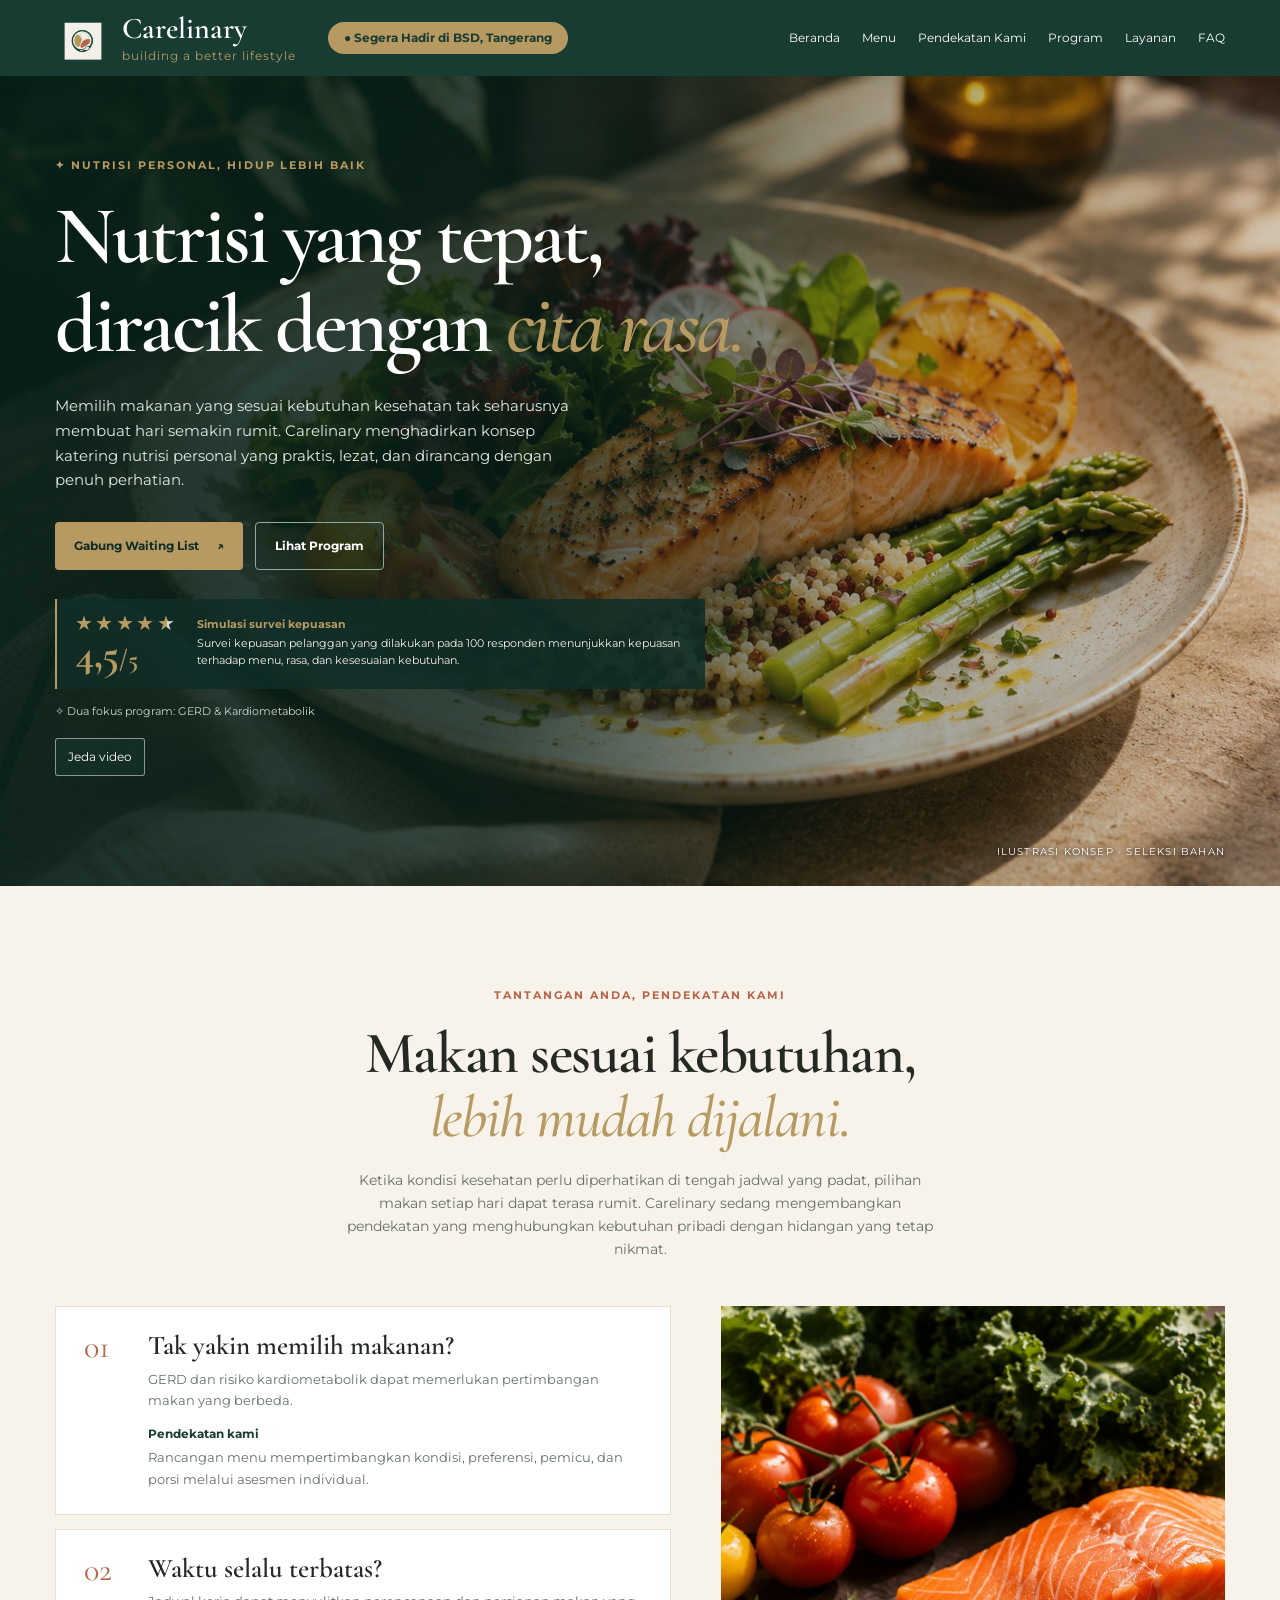
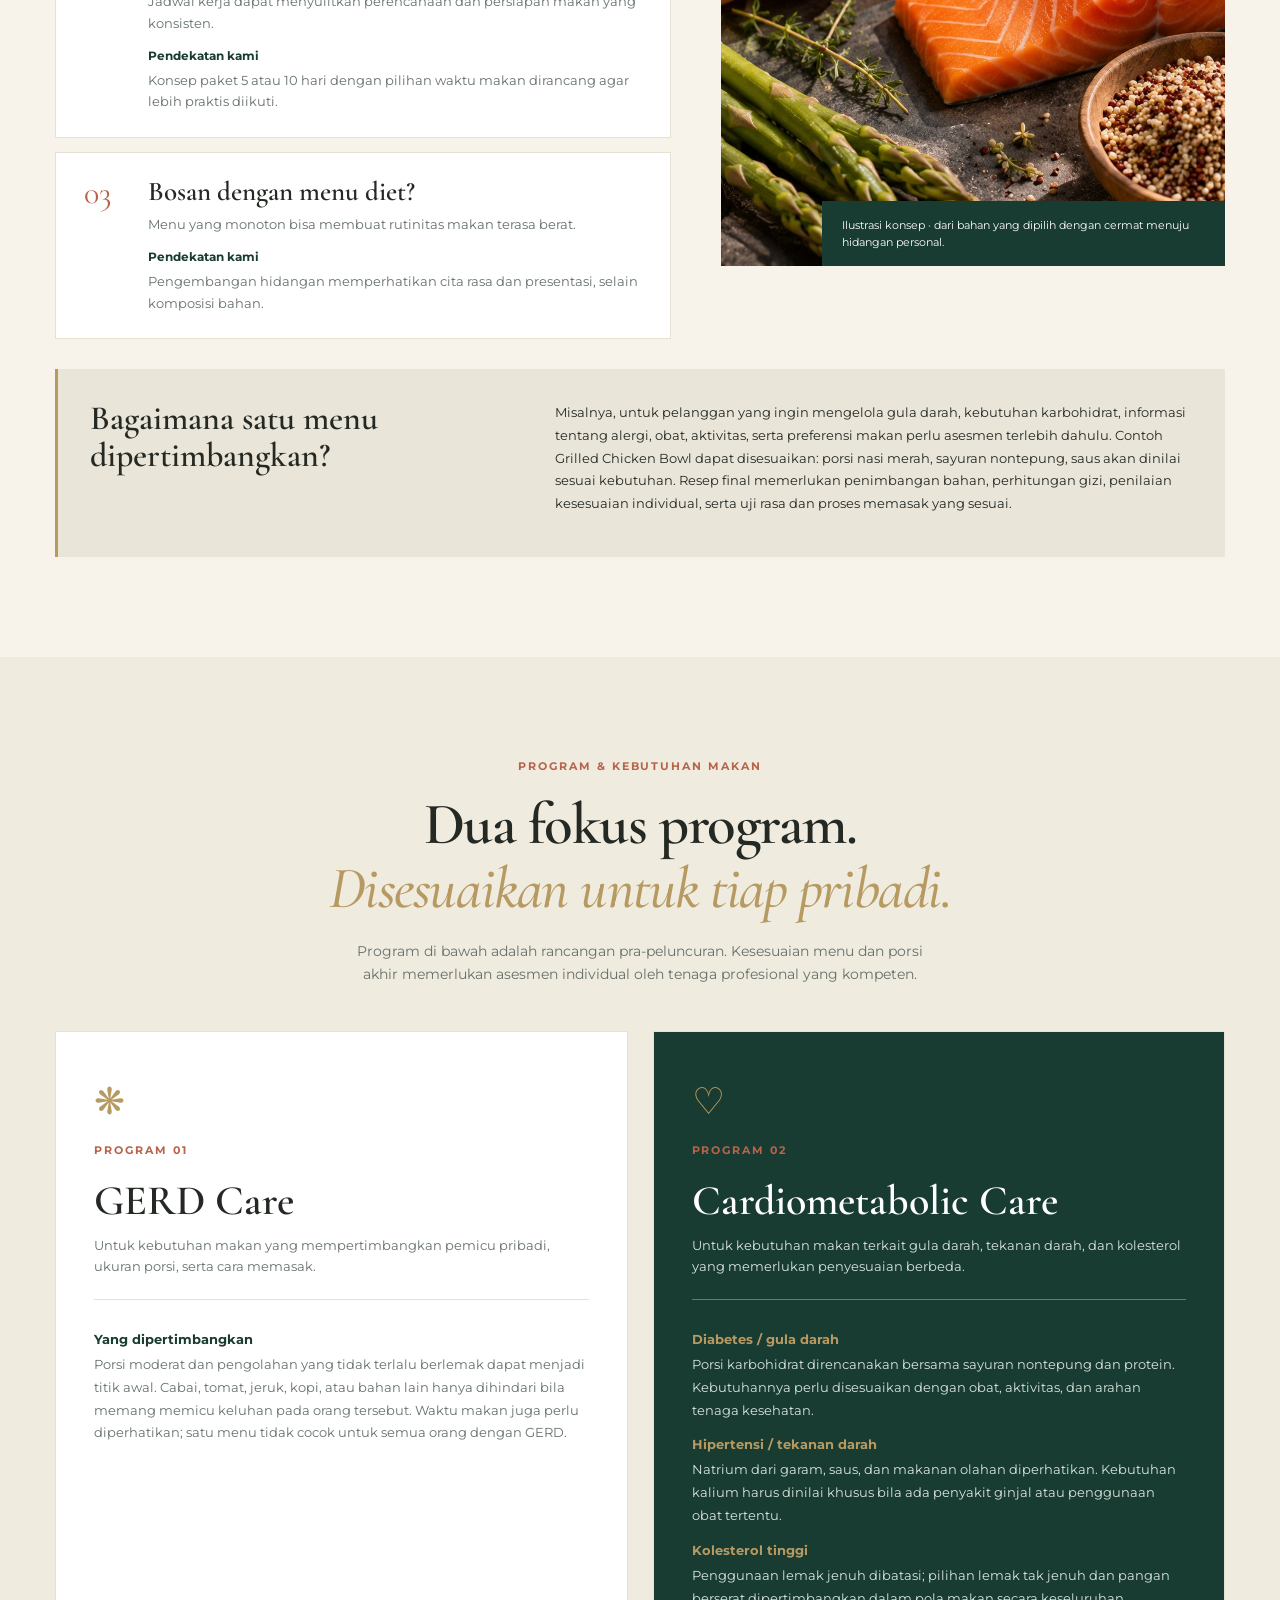
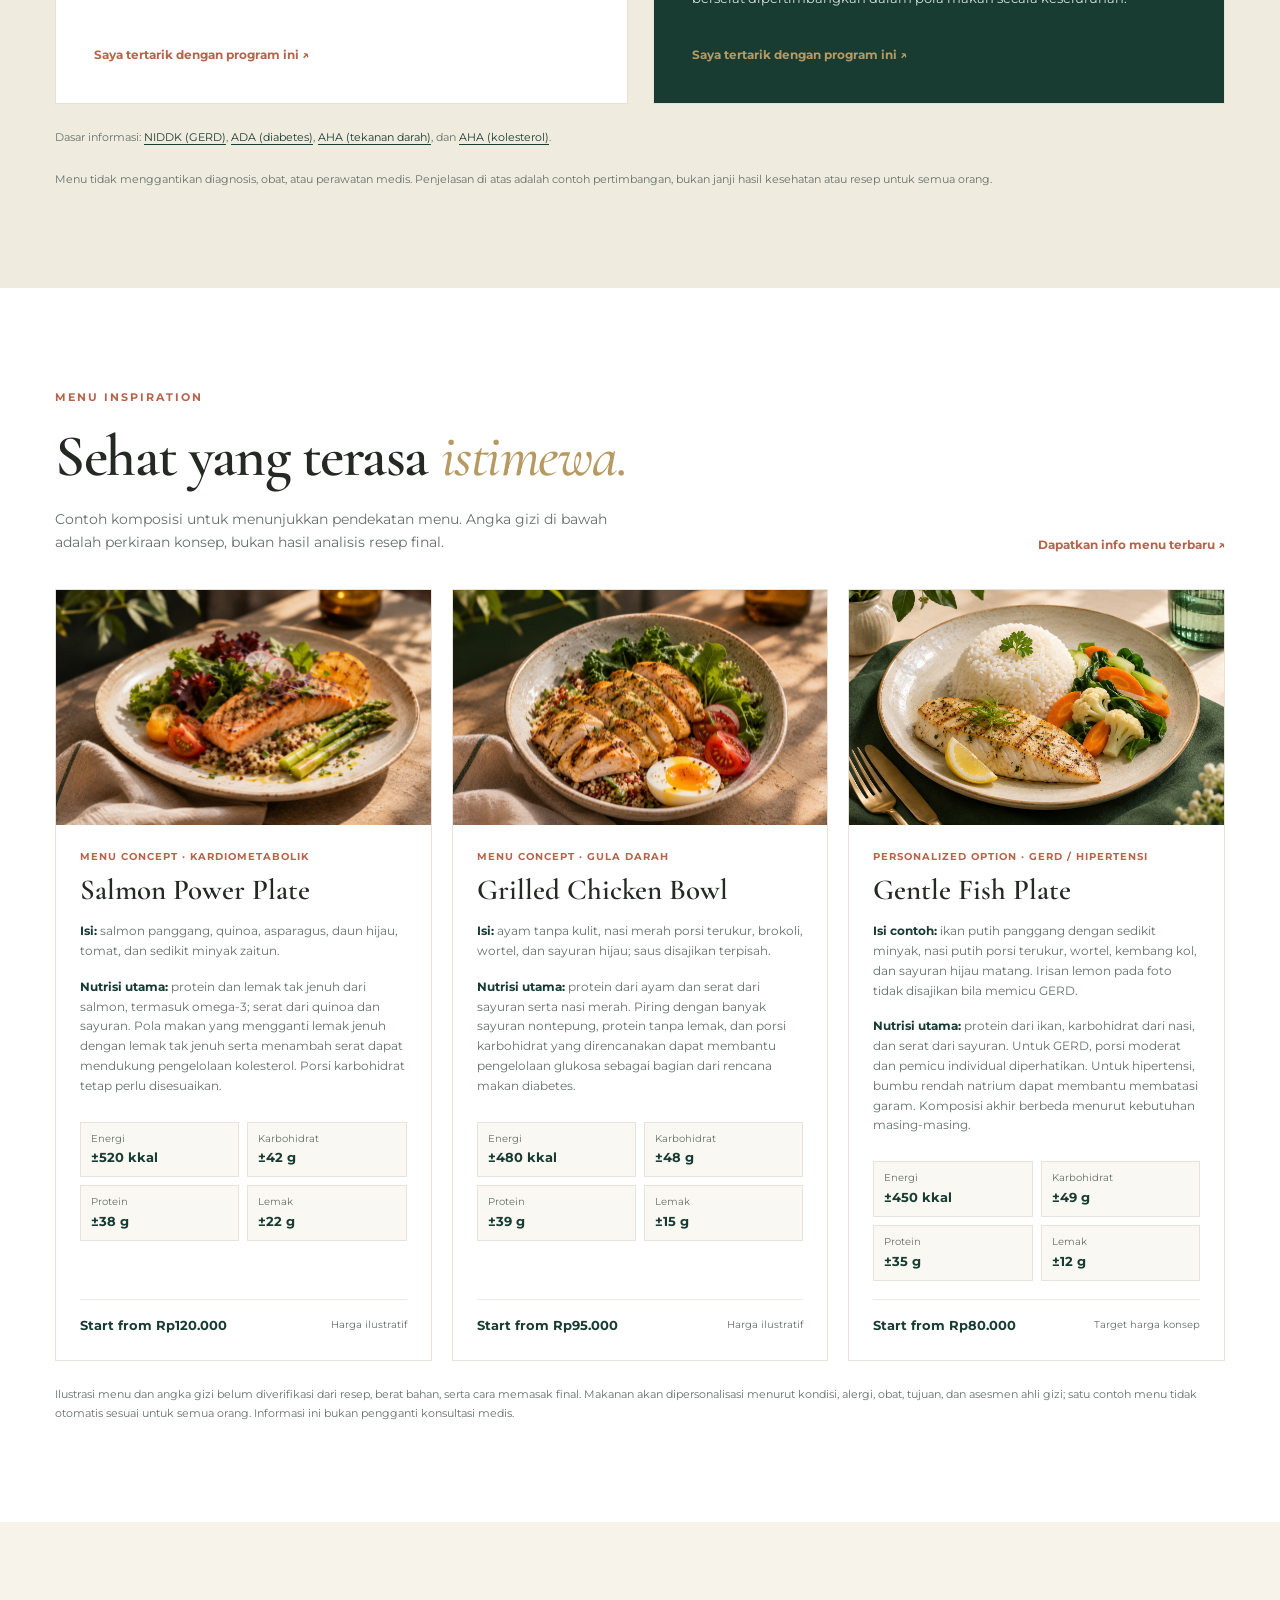
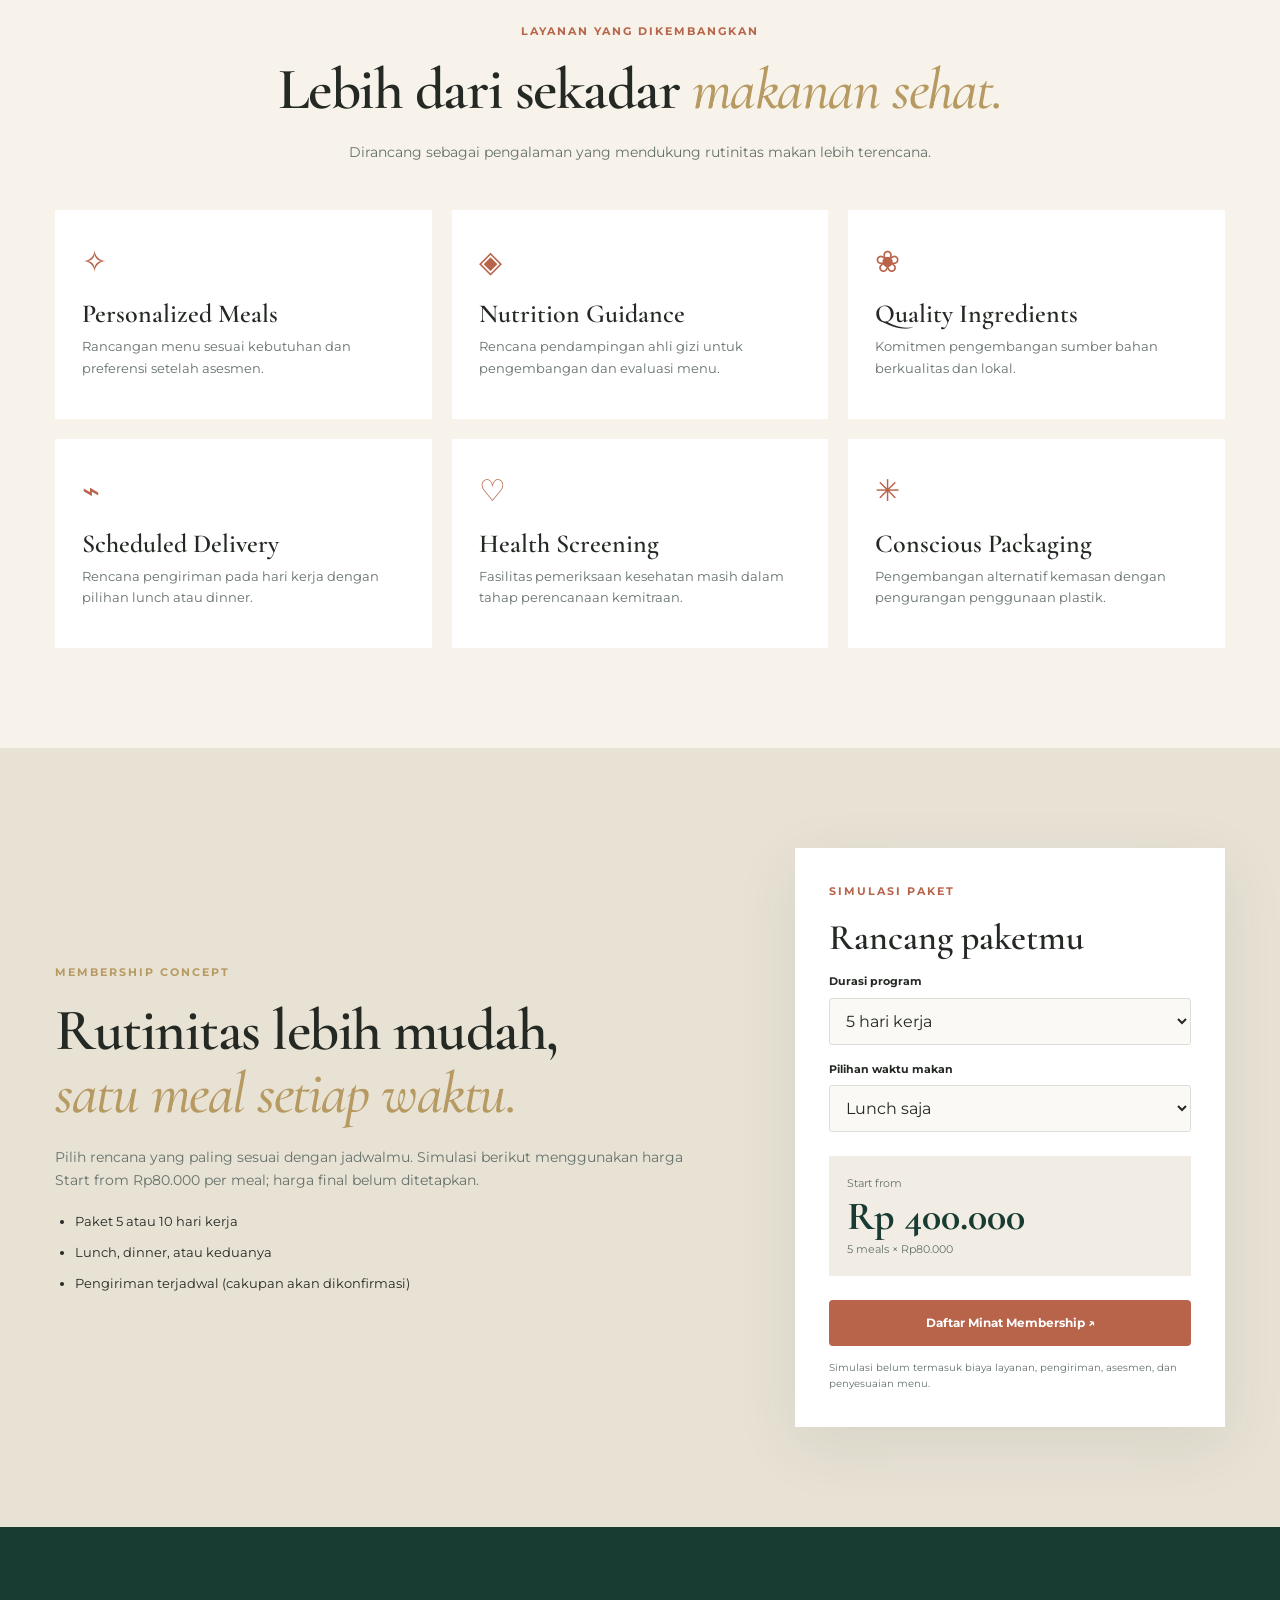
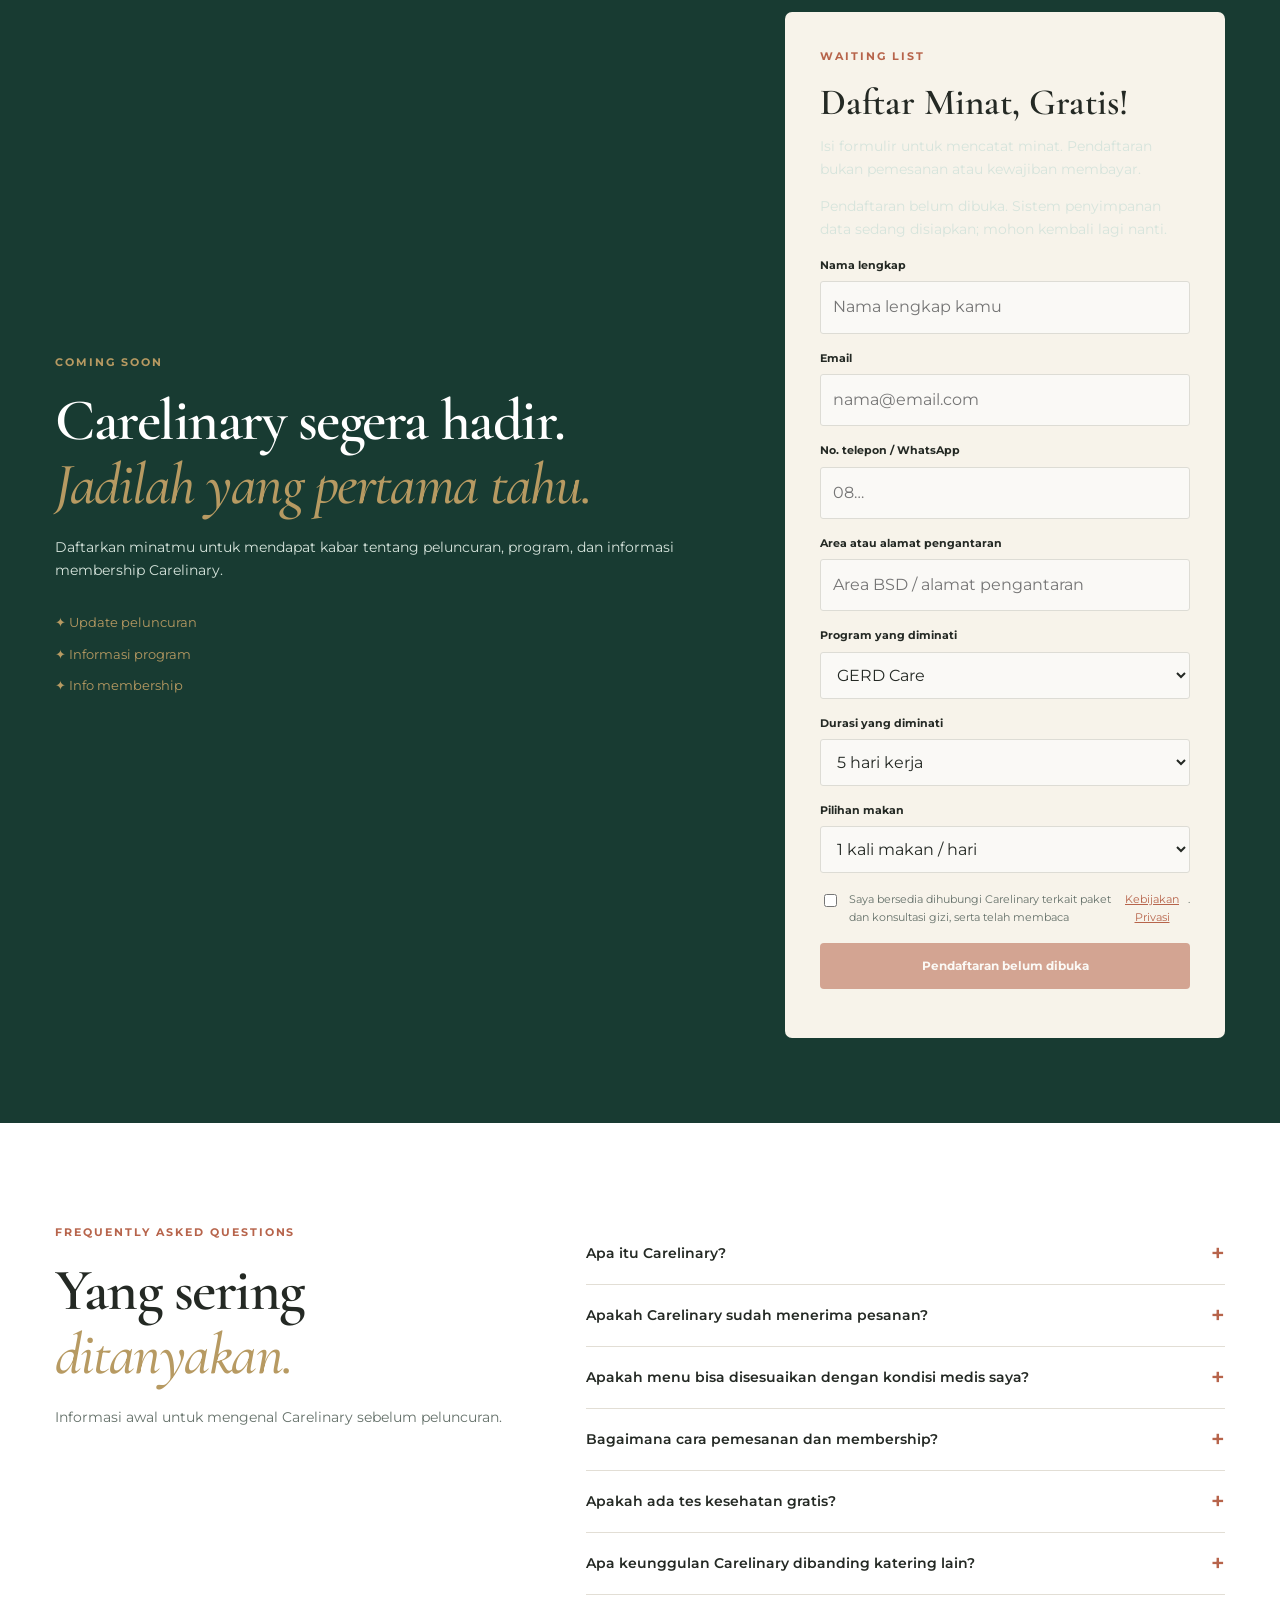
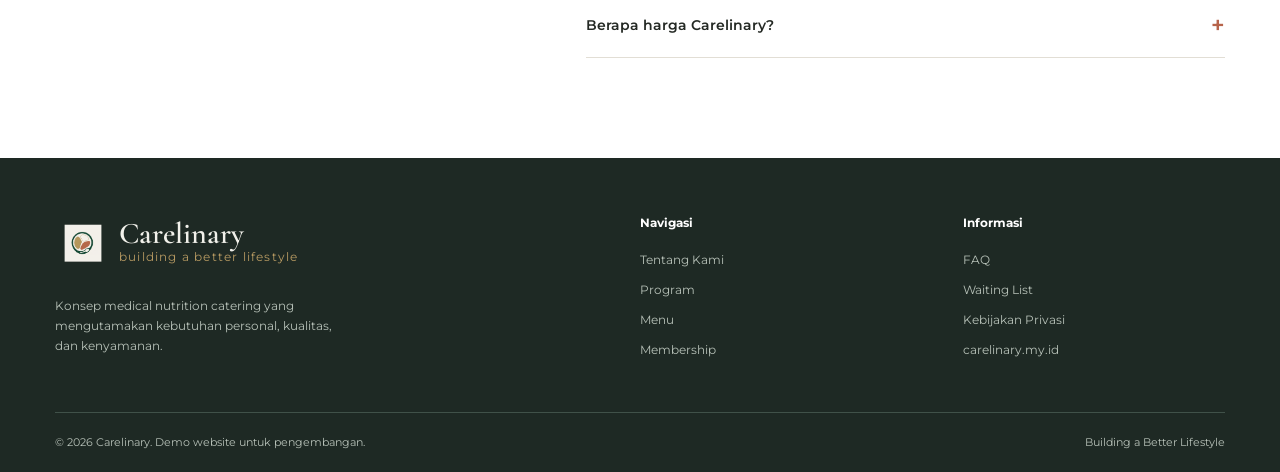
==== index.html @ 545431ff "Consolidate overlapping sections and fix assessment typo Merge 'Kenali Tantangannya' + 'Carelinary A" ====
<!doctype html><html lang="id"><head><meta charset="utf-8"><meta name="viewport" content="width=device-width, initial-scale=1"><meta name="description" content="Carelinary — konsep katering nutrisi personal untuk kebutuhan GERD dan kesehatan kardiometabolik. Bergabung dalam waiting list kami."><title>Carelinary — Building a Better Lifestyle</title><link rel="preconnect" href="https://fonts.googleapis.com"><link rel="preconnect" href="https://fonts.gstatic.com" crossorigin><link href="https://fonts.googleapis.com/css2?family=Cormorant+Garamond:wght@400;500;600;700&family=Montserrat:wght@400;500;600;700&display=swap" rel="stylesheet"><link rel="icon" type="image/png" href="favicon.png"><link rel="stylesheet" href="styles.css"><link rel="stylesheet" href="enhancements.css"></head><body>
<header class="site-header"><div class="container nav"><a class="brand" href="#beranda"><img src="assets/carelinary-logo.png" alt="Carelinary Logo" class="brand-logo"><span><strong>Carelinary</strong><small>building a better lifestyle</small></span></a><button class="mobile-toggle" aria-label="Buka menu" aria-expanded="false">☰</button><nav class="nav-links" aria-label="Navigasi utama"><a href="#beranda">Beranda</a><a href="#menu">Menu</a><a href="#tentang">Pendekatan Kami</a><a href="#program">Program</a><a href="#layanan">Layanan</a><a href="#faq">FAQ</a><a class="nav-cta" href="#waiting-list">Gabung Waiting List ↗</a></nav></div></header>
<main>
<section id="beranda" class="hero cinematic-hero">
  <video id="hero-film" class="hero-film" autoplay muted playsinline preload="metadata" poster="assets/salmon-plate.jpg" aria-hidden="true"><source src="assets/scene-01-bahan-organik.mp4" type="video/mp4"></video>
  <div class="hero-shade"></div>
  <div class="container hero-film-layout"><div class="hero-content"><span class="eyebrow gold">✦ NUTRISI PERSONAL, HIDUP LEBIH BAIK</span><h1>Nutrisi yang tepat,<br>diracik dengan <em>cita rasa.</em></h1><p>Memilih makanan yang sesuai kebutuhan kesehatan tak seharusnya membuat hari semakin rumit. Carelinary menghadirkan konsep katering nutrisi personal yang praktis, lezat, dan dirancang dengan penuh perhatian.</p><div class="hero-actions"><a class="btn btn-gold" href="#waiting-list">Gabung Waiting List <span>↗</span></a><a class="btn btn-outline-light" href="#program">Lihat Program</a></div><div class="hero-proof"><div class="hero-proof-score"><span class="hero-stars" aria-hidden="true">★★★★★</span><strong>4,5<span>/5</span></strong></div><div class="hero-proof-copy"><b>Simulasi survei kepuasan</b><p>Survei kepuasan pelanggan yang dilakukan pada 100 responden menunjukkan kepuasan terhadap menu, rasa, dan kesesuaian kebutuhan.</p></div></div><div class="hero-note">✧ Dua fokus program: GERD & Kardiometabolik</div><button type="button" id="film-toggle" class="film-toggle" aria-label="Jeda video">Jeda video</button></div><small id="film-caption" class="film-caption">Ilustrasi konsep · Seleksi bahan</small></div>
</section>
<section class="trust-strip"><div class="container trust-grid"><span>✦ Menu sesuai kebutuhan</span><span>✦ Pendekatan nutrisi</span><span>✦ Kualitas rasa premium</span><span>✦ Praktis untuk rutinitas</span></div></section>
<section class="section problem" id="tentang">
  <div class="container">
    <div class="section-intro">
      <span class="eyebrow">TANTANGAN ANDA, PENDEKATAN KAMI</span>
      <h2>Makan sesuai kebutuhan,<br><em>lebih mudah dijalani.</em></h2>
      <p>Ketika kondisi kesehatan perlu diperhatikan di tengah jadwal yang padat, pilihan makan setiap hari dapat terasa rumit. Carelinary sedang mengembangkan pendekatan yang menghubungkan kebutuhan pribadi dengan hidangan yang tetap nikmat.</p>
    </div>
    <div class="challenge-grid">
      <div class="challenge-list">
        <article class="challenge-pair"><span class="number">01</span><div><h3>Tak yakin memilih makanan?</h3><p>GERD dan risiko kardiometabolik dapat memerlukan pertimbangan makan yang berbeda.</p><strong>Pendekatan kami</strong><p>Rancangan menu mempertimbangkan kondisi, preferensi, pemicu, dan porsi melalui asesmen individual.</p></div></article>
        <article class="challenge-pair"><span class="number">02</span><div><h3>Waktu selalu terbatas?</h3><p>Jadwal kerja dapat menyulitkan perencanaan dan persiapan makan yang konsisten.</p><strong>Pendekatan kami</strong><p>Konsep paket 5 atau 10 hari dengan pilihan waktu makan dirancang agar lebih praktis diikuti.</p></div></article>
        <article class="challenge-pair"><span class="number">03</span><div><h3>Bosan dengan menu diet?</h3><p>Menu yang monoton bisa membuat rutinitas makan terasa berat.</p><strong>Pendekatan kami</strong><p>Pengembangan hidangan memperhatikan cita rasa dan presentasi, selain komposisi bahan.</p></div></article>
      </div>
      <figure class="challenge-visual"><img src="assets/ingredients.jpg" alt="Bahan segar untuk contoh pengembangan menu Carelinary" loading="lazy"><figcaption>Ilustrasi konsep · dari bahan yang dipilih dengan cermat menuju hidangan personal.</figcaption></figure>
    </div>
    <div class="assessment-example">
      <div><h3>Bagaimana satu menu dipertimbangkan?</h3></div>
      <div><p>Misalnya, untuk pelanggan yang ingin mengelola gula darah, kebutuhan karbohidrat, informasi tentang alergi, obat, aktivitas, serta preferensi makan perlu asesmen terlebih dahulu. Contoh Grilled Chicken Bowl dapat disesuaikan: porsi nasi merah, sayuran nontepung, saus akan dinilai sesuai kebutuhan. Resep final memerlukan penimbangan bahan, perhitungan gizi, penilaian kesesuaian individual, serta uji rasa dan proses memasak yang sesuai.</p></div>
    </div>
  </div>
</section>
<section class="section programs" id="program">
  <div class="container">
    <div class="section-intro"><span class="eyebrow">PROGRAM &amp; KEBUTUHAN MAKAN</span><h2>Dua fokus program.<br><em>Disesuaikan untuk tiap pribadi.</em></h2><p>Program di bawah adalah rancangan pra-peluncuran. Kesesuaian menu dan porsi akhir memerlukan asesmen individual oleh tenaga profesional yang kompeten.</p></div>
    <div class="program-grid">
      <article class="program-card"><div class="program-icon">❋</div><span class="eyebrow">PROGRAM 01</span><h3>GERD Care</h3><p>Untuk kebutuhan makan yang mempertimbangkan pemicu pribadi, ukuran porsi, serta cara memasak.</p><div class="program-detail"><h4>Yang dipertimbangkan</h4><p>Porsi moderat dan pengolahan yang tidak terlalu berlemak dapat menjadi titik awal. Cabai, tomat, jeruk, kopi, atau bahan lain hanya dihindari bila memang memicu keluhan pada orang tersebut. Waktu makan juga perlu diperhatikan; satu menu tidak cocok untuk semua orang dengan GERD.</p></div><a href="#waiting-list">Saya tertarik dengan program ini ↗</a></article>
      <article class="program-card accent"><div class="program-icon">♡</div><span class="eyebrow">PROGRAM 02</span><h3>Cardiometabolic Care</h3><p>Untuk kebutuhan makan terkait gula darah, tekanan darah, dan kolesterol yang memerlukan penyesuaian berbeda.</p><div class="program-detail"><h4>Diabetes / gula darah</h4><p>Porsi karbohidrat direncanakan bersama sayuran nontepung dan protein. Kebutuhannya perlu disesuaikan dengan obat, aktivitas, dan arahan tenaga kesehatan.</p><h4>Hipertensi / tekanan darah</h4><p>Natrium dari garam, saus, dan makanan olahan diperhatikan. Kebutuhan kalium harus dinilai khusus bila ada penyakit ginjal atau penggunaan obat tertentu.</p><h4>Kolesterol tinggi</h4><p>Penggunaan lemak jenuh dibatasi; pilihan lemak tak jenuh dan pangan berserat dipertimbangkan dalam pola makan secara keseluruhan.</p></div><a href="#waiting-list">Saya tertarik dengan program ini ↗</a></article>
    </div>
    <p class="condition-source program-sources">Dasar informasi: <a href="https://www.niddk.nih.gov/health-information/digestive-diseases/acid-reflux-ger-gerd-adults/eating-diet-nutrition" target="_blank" rel="noopener noreferrer">NIDDK (GERD)</a>, <a href="https://diabetes.org/food-nutrition/meal-planning" target="_blank" rel="noopener noreferrer">ADA (diabetes)</a>, <a href="https://www.heart.org/en/healthy-living/healthy-eating/eat-smart/sodium/how-to-reduce-sodium/" target="_blank" rel="noopener noreferrer">AHA (tekanan darah)</a>, dan <a href="https://www.heart.org/en/health-topics/cholesterol/prevention-and-treatment-of-high-cholesterol-hyperlipidemia" target="_blank" rel="noopener noreferrer">AHA (kolesterol)</a>.</p>
    <p class="disclaimer">Menu tidak menggantikan diagnosis, obat, atau perawatan medis. Penjelasan di atas adalah contoh pertimbangan, bukan janji hasil kesehatan atau resep untuk semua orang.</p>
  </div>
</section>
<section id="menu" class="section menu-section"><div class="container"><div class="section-head"><div><span class="eyebrow">MENU INSPIRATION</span><h2>Sehat yang terasa <em>istimewa.</em></h2><p>Contoh komposisi untuk menunjukkan pendekatan menu. Angka gizi di bawah adalah perkiraan konsep, bukan hasil analisis resep final.</p></div><a class="text-link" href="#waiting-list">Dapatkan info menu terbaru ↗</a></div><div class="menu-grid">
  <article class="menu-card"><img src="assets/salmon-plate.jpg" alt="Salmon panggang dengan quinoa dan sayuran" loading="lazy"><div class="menu-copy"><span>MENU CONCEPT · KARDIOMETABOLIK</span><h3>Salmon Power Plate</h3><p><strong>Isi:</strong> salmon panggang, quinoa, asparagus, daun hijau, tomat, dan sedikit minyak zaitun.</p><p><strong>Nutrisi utama:</strong> protein dan lemak tak jenuh dari salmon, termasuk omega-3; serat dari quinoa dan sayuran. Pola makan yang mengganti lemak jenuh dengan lemak tak jenuh serta menambah serat dapat mendukung pengelolaan kolesterol. Porsi karbohidrat tetap perlu disesuaikan.</p><dl class="macro-grid"><div><dt>Energi</dt><dd>±520 kkal</dd></div><div><dt>Karbohidrat</dt><dd>±42 g</dd></div><div><dt>Protein</dt><dd>±38 g</dd></div><div><dt>Lemak</dt><dd>±22 g</dd></div></dl><div><strong>Start from Rp120.000</strong><small>Harga ilustratif</small></div></div></article>
  <article class="menu-card"><img src="assets/chicken-bowl.jpg" alt="Ayam panggang dengan biji-bijian dan sayuran" loading="lazy"><div class="menu-copy"><span>MENU CONCEPT · GULA DARAH</span><h3>Grilled Chicken Bowl</h3><p><strong>Isi:</strong> ayam tanpa kulit, nasi merah porsi terukur, brokoli, wortel, dan sayuran hijau; saus disajikan terpisah.</p><p><strong>Nutrisi utama:</strong> protein dari ayam dan serat dari sayuran serta nasi merah. Piring dengan banyak sayuran nontepung, protein tanpa lemak, dan porsi karbohidrat yang direncanakan dapat membantu pengelolaan glukosa sebagai bagian dari rencana makan diabetes.</p><dl class="macro-grid"><div><dt>Energi</dt><dd>±480 kkal</dd></div><div><dt>Karbohidrat</dt><dd>±48 g</dd></div><div><dt>Protein</dt><dd>±39 g</dd></div><div><dt>Lemak</dt><dd>±15 g</dd></div></dl><div><strong>Start from Rp95.000</strong><small>Harga ilustratif</small></div></div></article>
  <article class="menu-card"><img src="assets/gentle-fish-plate.png" alt="Ikan putih dengan nasi dan sayuran matang" loading="lazy"><div class="menu-copy"><span>PERSONALIZED OPTION · GERD / HIPERTENSI</span><h3>Gentle Fish Plate</h3><p><strong>Isi contoh:</strong> ikan putih panggang dengan sedikit minyak, nasi putih porsi terukur, wortel, kembang kol, dan sayuran hijau matang. Irisan lemon pada foto tidak disajikan bila memicu GERD.</p><p><strong>Nutrisi utama:</strong> protein dari ikan, karbohidrat dari nasi, dan serat dari sayuran. Untuk GERD, porsi moderat dan pemicu individual diperhatikan. Untuk hipertensi, bumbu rendah natrium dapat membantu membatasi garam. Komposisi akhir berbeda menurut kebutuhan masing-masing.</p><dl class="macro-grid"><div><dt>Energi</dt><dd>±450 kkal</dd></div><div><dt>Karbohidrat</dt><dd>±49 g</dd></div><div><dt>Protein</dt><dd>±35 g</dd></div><div><dt>Lemak</dt><dd>±12 g</dd></div></dl><div><strong>Start from Rp80.000</strong><small>Target harga konsep</small></div></div></article>
</div><p class="disclaimer">Ilustrasi menu dan angka gizi belum diverifikasi dari resep, berat bahan, serta cara memasak final. Makanan akan dipersonalisasi menurut kondisi, alergi, obat, tujuan, dan asesmen ahli gizi; satu contoh menu tidak otomatis sesuai untuk semua orang. Informasi ini bukan pengganti konsultasi medis.</p></div></section>
<section class="section services" id="layanan"><div class="container"><div class="section-intro"><span class="eyebrow">LAYANAN YANG DIKEMBANGKAN</span><h2>Lebih dari sekadar <em>makanan sehat.</em></h2><p>Dirancang sebagai pengalaman yang mendukung rutinitas makan lebih terencana.</p></div><div class="service-grid"><article><span class="service-symbol">✧</span><h3>Personalized Meals</h3><p>Rancangan menu sesuai kebutuhan dan preferensi setelah asesmen.</p></article><article><span class="service-symbol">◈</span><h3>Nutrition Guidance</h3><p>Rencana pendampingan ahli gizi untuk pengembangan dan evaluasi menu.</p></article><article><span class="service-symbol">❀</span><h3>Quality Ingredients</h3><p>Komitmen pengembangan sumber bahan berkualitas dan lokal.</p></article><article><span class="service-symbol">⌁</span><h3>Scheduled Delivery</h3><p>Rencana pengiriman pada hari kerja dengan pilihan lunch atau dinner.</p></article><article><span class="service-symbol">♡</span><h3>Health Screening</h3><p>Fasilitas pemeriksaan kesehatan masih dalam tahap perencanaan kemitraan.</p></article><article><span class="service-symbol">✳</span><h3>Conscious Packaging</h3><p>Pengembangan alternatif kemasan dengan pengurangan penggunaan plastik.</p></article></div></div></section>
<section class="section membership" id="membership"><div class="container membership-grid"><div><span class="eyebrow gold">MEMBERSHIP CONCEPT</span><h2>Rutinitas lebih mudah,<br><em>satu meal setiap waktu.</em></h2><p>Pilih rencana yang paling sesuai dengan jadwalmu. Simulasi berikut menggunakan harga Start from Rp80.000 per meal; harga final belum ditetapkan.</p><ul class="check-list"><li>Paket 5 atau 10 hari kerja</li><li>Lunch, dinner, atau keduanya</li><li>Pengiriman terjadwal (cakupan akan dikonfirmasi)</li></ul></div><div class="calculator"><span class="eyebrow">SIMULASI PAKET</span><h3>Rancang paketmu</h3><label for="days">Durasi program</label><select id="days"><option value="5">5 hari kerja</option><option value="10">10 hari kerja</option></select><label for="slots">Pilihan waktu makan</label><select id="slots"><option value="1">Lunch saja</option><option value="1">Dinner saja</option><option value="2">Lunch + Dinner</option></select><div class="calc-total"><span>Start from </span><strong id="total">Rp400.000</strong><small id="meal-count">5 meals × Rp80.000</small></div><a class="btn btn-terracotta" href="#waiting-list">Daftar Minat Membership ↗</a><small class="fine-print">Simulasi belum termasuk biaya layanan, pengiriman, asesmen, dan penyesuaian menu.</small></div></div></section>
<section class="waiting" id="waiting-list"><div class="container waiting-grid"><div><span class="eyebrow gold">COMING SOON</span><h2>Carelinary segera hadir.<br><em>Jadilah yang pertama tahu.</em></h2><p>Daftarkan minatmu untuk mendapat kabar tentang peluncuran, program, dan informasi membership Carelinary.</p><div class="waiting-perks"><span>✦ Update peluncuran</span><span>✦ Informasi program</span><span>✦ Info membership</span></div></div><div class="wait-card"><span class="eyebrow">WAITING LIST</span><h3>Daftar Minat, Gratis!</h3><p>Isi formulir untuk mencatat minat. Pendaftaran bukan pemesanan atau kewajiban membayar.</p><p id="form-status" class="form-status" role="status">Memeriksa kesiapan pendaftaran…</p><form id="interest-form"><label for="name">Nama lengkap</label><input id="name" name="name" placeholder="Nama lengkap kamu" required autocomplete="name"><label for="contact">Email</label><input id="contact" name="email" type="email" placeholder="nama@email.com" required autocomplete="email"><label for="phone">No. telepon / WhatsApp</label><input id="phone" name="phone" type="tel" autocomplete="tel" required placeholder="08…"><label for="address">Area atau alamat pengantaran</label><input id="address" name="address" autocomplete="street-address" required placeholder="Area BSD / alamat pengantaran"><label for="interest">Program yang diminati</label><select id="interest" name="program"><option value="gerd">GERD Care</option><option value="cardiometabolic">Cardiometabolic Care</option><option value="other">Belum yakin / ingin konsultasi</option></select><label for="duration">Durasi yang diminati</label><select id="duration" name="duration"><option value="5">5 hari kerja</option><option value="10">10 hari kerja</option><option value="consult">Konsultasi dahulu</option></select><label for="meals">Pilihan makan</label><select id="meals" name="meals"><option value="1">1 kali makan / hari</option><option value="2">2 kali makan / hari</option><option value="3">3 kali makan / hari</option><option value="consult">Konsultasi dahulu</option></select><div class="bot-field" aria-hidden="true"><label for="website">Website</label><input id="website" name="website" tabindex="-1" autocomplete="off"></div><label class="consent"><input id="consent" name="consent" type="checkbox" required> Saya bersedia dihubungi Carelinary terkait paket dan konsultasi gizi, serta telah membaca <button type="button" class="text-button" data-open-privacy>Kebijakan Privasi</button>.</label><button id="submit-interest" class="btn btn-terracotta" type="submit" disabled>Pendaftaran belum dibuka</button><p id="form-feedback" class="form-feedback" role="status" aria-live="polite"></p></form></div></div></section>
<section class="section faq" id="faq"><div class="container faq-grid"><div><span class="eyebrow">FREQUENTLY ASKED QUESTIONS</span><h2>Yang sering <em>ditanyakan.</em></h2><p>Informasi awal untuk mengenal Carelinary sebelum peluncuran.</p></div><div class="faq-items"><details><summary>Apa itu Carelinary?</summary><p>Carelinary adalah konsep katering nutrisi premium yang berfokus pada kebutuhan diet terkait GERD dan kondisi kardiometabolik.</p></details><details><summary>Apakah Carelinary sudah menerima pesanan?</summary><p>Website ini adalah demo pra-peluncuran. Kamu dapat mendaftar minat untuk memperoleh informasi ketika layanan siap.</p></details><details><summary>Apakah menu bisa disesuaikan dengan kondisi medis saya?</summary><p>Personalisasi adalah arah produk Carelinary. Kesesuaian menu harus ditentukan melalui asesmen individual dan pendampingan tenaga profesional yang kompeten.</p></details><details><summary>Bagaimana cara pemesanan dan membership?</summary><p>Rencana paket tersedia untuk 5 atau 10 hari kerja, dengan pilihan lunch, dinner, atau keduanya. Mekanisme pemesanan final akan diumumkan saat peluncuran.</p></details><details><summary>Apakah ada tes kesehatan gratis?</summary><p>Pemeriksaan kesehatan dan body composition masih dalam tahap perencanaan. Jenis tes, mitra, biaya, dan persyaratan belum dikonfirmasi.</p></details><details><summary>Apa keunggulan Carelinary dibanding katering lain?</summary><p>Konsep Carelinary menggabungkan fokus nutrisi berdasarkan kondisi, kualitas hidangan premium, dan fleksibilitas langganan. Keunggulan operasional akan diverifikasi saat layanan tersedia.</p></details><details><summary>Berapa harga Carelinary?</summary><p>Dokumen konsep menargetkan harga Start from
  Rp80.000 per meal. Harga aktual bergantung pada menu, paket, dan biaya operasional final.</p></details></div></div></section>
</main><footer><div class="container footer-grid"><div><a class="brand" href="#beranda"><img src="assets/carelinary-logo.png" alt="Carelinary Logo" class="brand-logo"><span><strong>Carelinary</strong><small>building a better lifestyle</small></span></a><p>Konsep medical nutrition catering yang mengutamakan kebutuhan personal, kualitas, dan kenyamanan.</p></div><div><strong>Navigasi</strong><a href="#tentang">Tentang Kami</a><a href="#program">Program</a><a href="#menu">Menu</a><a href="#membership">Membership</a></div><div><strong>Informasi</strong><a href="#faq">FAQ</a><a href="#waiting-list">Waiting List</a><button type="button" class="footer-policy" data-open-privacy>Kebijakan Privasi</button><span>carelinary.my.id</span></div></div><div class="container footer-bottom"><span>© <span id="year"></span> Carelinary. Demo website untuk pengembangan.</span><span>Building a Better Lifestyle</span></div></footer><dialog id="privacy-dialog" class="site-dialog" aria-labelledby="privacy-title"><div class="dialog-inner"><button type="button" class="dialog-close" data-close-dialog aria-label="Tutup">×</button><h2 id="privacy-title">Kebijakan Privasi</h2><p>Data formulir meliputi nama, email, telepon atau WhatsApp, area atau alamat pengantaran, program yang diminati, durasi paket, jumlah makan per hari, serta persetujuan untuk dihubungi. Data dipakai untuk mencatat minat, memeriksa cakupan layanan, dan menghubungi Anda mengenai peluncuran, paket, serta konsultasi gizi. Data disimpan di Google Sheet privat melalui Vercel dan Google Apps Script; pemberitahuan dikirim ke email bisnis. Kami tidak menjual data Anda.</p><p>Anda dapat meminta akses, perbaikan, berhenti dihubungi, atau penghapusan melalui <a href="mailto:carelinaryfoodcatering@gmail.com">carelinaryfoodcatering@gmail.com</a>. Jangan kirim diagnosis atau hasil pemeriksaan melalui formulir ini.</p><p><a href="privacy.html">Baca kebijakan lengkap ↗</a></p></div></dialog><dialog id="thankyou-dialog" class="site-dialog" aria-labelledby="thankyou-title"><div class="dialog-inner"><button type="button" class="dialog-close" data-close-dialog aria-label="Tutup">×</button><h2 id="thankyou-title">Terima kasih!</h2><p>Minat Anda sudah tercatat. Tim Carelinary akan menghubungi Anda melalui kontak yang diberikan.</p><button type="button" class="btn btn-terracotta" data-close-dialog>Tutup</button></div></dialog><script src="script.js"></script></body></html>
---- styles.css ----
:root{--green:#183B32;--deep:#102d27;--cream:#F7F3EA;--gold:#B79A62;--charcoal:#242924;--terra:#B7644B;--white:#fff;--muted:#65716a}*{box-sizing:border-box}html{scroll-behavior:smooth;scroll-padding-top:82px}body{margin:0;font-family:Inter,Arial,sans-serif;color:var(--charcoal);background:var(--cream);line-height:1.65}a{color:inherit;text-decoration:none}button,input,select{font:inherit}button{cursor:pointer}img{display:block;width:100%;object-fit:cover}.container{width:min(1170px,calc(100% - 48px));margin:auto}.site-header{background:var(--green);color:white;position:sticky;top:0;z-index:30;box-shadow:0 2px 20px #0c251d22}.nav{display:flex;align-items:center;justify-content:space-between;min-height:76px;gap:22px}.brand{display:inline-flex;align-items:center;gap:9px;white-space:nowrap;line-height:1.1}.brand-mark{height:38px;width:38px;border:1px solid var(--gold);border-radius:50%;display:grid;place-items:center;color:var(--gold);font-size:25px}.brand strong{font-family:'Cormorant Garamond',serif;font-size:24px;font-weight:600}.brand small{display:block;font-size:8px;letter-spacing:.1em;color:var(--gold)}.nav-links{display:flex;align-items:center;gap:22px;font-size:12px}.nav-links>a:not(.nav-cta):hover{color:var(--gold)}.nav-cta{border:1px solid #b2c3b9;padding:11px 15px;border-radius:4px;line-height:1.3}.nav-cta:hover{background:white;color:var(--green)}.mobile-toggle{display:none;background:none;border:0;color:white;font-size:25px}.hero{background:var(--green);color:white;overflow:hidden}.hero-grid{display:grid;grid-template-columns:1fr 1fr;min-height:590px;align-items:center;gap:50px}.hero-content{padding:65px 0}.eyebrow{display:block;font-size:11px;font-weight:700;letter-spacing:.18em;color:var(--terra);margin-bottom:18px}.eyebrow.gold{color:var(--gold)}h1,h2,h3,p{margin-top:0}h1,h2,h3{font-family:'Cormorant Garamond',Georgia,serif;font-weight:600;line-height:1.08}h1{font-size:clamp(58px,6.3vw,96px);letter-spacing:-.035em;margin-bottom:25px}h1 em,h2 em{color:var(--gold);font-weight:500}h2{font-size:clamp(42px,4.6vw,64px);letter-spacing:-.025em;margin-bottom:20px}h3{font-size:29px;margin-bottom:12px}.hero-content>p{max-width:515px;color:#e1e9e4;font-size:15px}.hero-actions{display:flex;gap:12px;flex-wrap:wrap;margin:29px 0}.btn{display:inline-flex;justify-content:center;align-items:center;gap:18px;border:0;border-radius:4px;padding:13px 19px;font-size:12px;font-weight:700;transition:.2s}.btn:hover{transform:translateY(-2px)}.btn-gold{background:var(--gold);color:var(--deep)}.btn-outline-light{border:1px solid #91aaa0;color:white}.btn-terracotta{background:var(--terra);color:white}.hero-note{font-size:11px;color:#c8d8cf}.hero-visual{position:relative;align-self:stretch;min-height:520px}.hero-visual>img{height:100%;width:calc(100% + max(24px,(100vw - 1170px)/2));object-position:center}.hero-sticker{position:absolute;bottom:40px;left:-36px;background:var(--cream);color:var(--green);padding:20px 27px;box-shadow:0 14px 35px #0002}.hero-sticker span{display:block;font-size:10px;text-transform:uppercase;letter-spacing:.12em}.hero-sticker strong{font-family:'Cormorant Garamond',serif;font-size:25px}.trust-strip{background:#eae5d9}.trust-grid{display:grid;grid-template-columns:repeat(4,1fr);gap:15px;padding:22px 0;color:var(--green);font-size:12px;font-weight:600;text-align:center}.section{padding:100px 0}.section-intro{text-align:center;max-width:850px;margin:0 auto 45px}.section-intro>p,.section-head p{max-width:600px;margin:0 auto;color:var(--muted);font-size:14px}.problem-grid,.menu-grid,.service-grid{display:grid;grid-template-columns:repeat(3,1fr);gap:20px}.soft-card{background:white;border:1px solid #ebe5d9;padding:32px;min-height:220px}.number{font-family:'Cormorant Garamond',serif;font-size:32px;color:var(--terra)}.soft-card h3{font-size:28px;margin:12px 0}.soft-card p,.program-card p,.service-grid p{font-size:13px;color:var(--muted)}.problem-footer{text-align:center;margin:32px auto 0;max-width:760px;font-size:13px}.about{background:white}.about-grid{display:grid;grid-template-columns:1fr 1fr;gap:80px;align-items:center}.image-stack{position:relative}.image-stack img{height:560px}.image-label{position:absolute;right:-20px;bottom:30px;background:var(--green);color:white;padding:22px;font-size:11px;letter-spacing:.14em}.about-grid>div>p{color:var(--muted);font-size:14px}.feature-line{display:flex;gap:20px;border-top:1px solid #e6e3db;padding:17px 0}.feature-line>span{color:var(--terra);font-weight:700}.feature-line strong{display:block;font-size:14px}.feature-line small{display:block;color:var(--muted);font-size:12px}.programs{background:#f0ebdf}.program-grid{display:grid;grid-template-columns:1fr 1fr;gap:25px}.program-card{background:white;padding:38px;border:1px solid #e7e1d3}.program-card.accent{background:var(--green);color:white}.program-card.accent p,.program-card.accent li{color:#d9e5dd}.program-icon{font-size:37px;color:var(--gold);margin-bottom:10px}.program-card h3{font-size:42px}.program-card ul{padding-left:18px;font-size:13px;line-height:2}.program-card a{font-size:12px;font-weight:700;color:var(--terra)}.program-card.accent a{color:var(--gold)}.disclaimer{font-size:11px;color:var(--muted);margin:24px 0 0}.menu-section{background:white}.section-head{display:flex;justify-content:space-between;align-items:end;gap:20px;margin-bottom:35px}.section-head p{margin:0}.text-link{color:var(--terra);font-weight:700;font-size:12px;white-space:nowrap}.menu-card{border:1px solid #e7e3da;overflow:hidden}.menu-card img{height:235px}.menu-copy{padding:24px}.menu-copy>span{font-size:10px;color:var(--terra);font-weight:700;letter-spacing:.1em}.menu-copy h3{margin:8px 0;font-size:29px}.menu-copy p{font-size:12px;color:var(--muted);min-height:58px}.menu-copy>div{display:flex;justify-content:space-between;align-items:center;gap:10px;border-top:1px solid #eee8df;padding-top:15px}.menu-copy strong{color:var(--green);font-size:13px}.menu-copy small{font-size:10px;color:var(--muted)}.condition{background:var(--green);color:white}.section-intro.light>p{color:#d2e0d8}.condition-grid{display:grid;grid-template-columns:repeat(4,1fr);gap:14px}.condition-grid article{border:1px solid #527267;background:#ffffff08;padding:26px;min-height:210px}.condition-grid span{color:var(--gold);font-size:12px}.condition-grid h3{margin:17px 0;font-size:29px}.condition-grid p{font-size:12px;color:#cbd9d0}.services{background:var(--cream)}.service-grid article{background:white;padding:27px;min-height:205px}.service-symbol{color:var(--terra);font-size:30px}.service-grid h3{font-size:26px;margin:14px 0 8px}.membership{background:#e8e2d5}.membership-grid{display:grid;grid-template-columns:1fr 430px;gap:85px;align-items:center}.membership-grid>div>p{font-size:14px;color:var(--muted)}.check-list{padding-left:20px;line-height:2.4;font-size:13px}.calculator{background:white;padding:34px;box-shadow:0 18px 60px #183b3216}.calculator h3{font-size:36px}.calculator label,.wait-card label:not(.consent){display:block;font-size:11px;font-weight:700;margin:15px 0 7px}.calculator select,.wait-card input:not([type=checkbox]),.wait-card select{width:100%;padding:12px;border:1px solid #dddcd5;border-radius:3px;background:#faf9f6;color:var(--charcoal)}.calc-total{background:#f1ede5;padding:18px;margin:24px 0;display:flex;flex-direction:column}.calc-total span,.calc-total small{font-size:11px;color:var(--muted)}.calc-total strong{font-family:'Cormorant Garamond',serif;font-size:40px;color:var(--green);line-height:1.2}.calculator .btn{width:100%}.fine-print{display:block;font-size:10px;color:var(--muted);margin-top:14px}.faq{background:white}.faq-grid{display:grid;grid-template-columns:1fr 1.4fr;gap:75px}.faq-grid>div>p{color:var(--muted);font-size:14px}.faq-items details{border-bottom:1px solid #e2ded5;padding:19px 0}.faq-items summary{cursor:pointer;font-size:14px;font-weight:600;list-style:none;display:flex;justify-content:space-between;gap:12px}.faq-items summary:after{content:'+';font-size:23px;color:var(--terra);line-height:1}.faq-items details[open] summary:after{content:'−'}.faq-items details p{font-size:13px;color:var(--muted);padding-top:13px;margin:0}.waiting{background:var(--green);color:white;padding:85px 0}.waiting-grid{display:grid;grid-template-columns:1fr 440px;gap:70px;align-items:center}.waiting-grid>div>p{color:#d6e4dc;font-size:14px}.waiting-perks{display:flex;flex-direction:column;gap:10px;color:var(--gold);font-size:13px;margin-top:30px}.wait-card{background:var(--cream);color:var(--charcoal);padding:35px;border-radius:7px}.wait-card h3{font-size:37px}.wait-card>p{font-size:12px;color:var(--muted)}.consent{display:flex;gap:9px;align-items:flex-start;font-size:11px;color:var(--muted);margin:17px 0}.consent input{margin-top:4px}.wait-card .btn{width:100%}.form-feedback{font-size:12px;color:var(--green);white-space:pre-line;margin-top:14px}footer{background:#1e2924;color:#f1f0ea;padding:55px 0 20px}.footer-grid{display:grid;grid-template-columns:2fr 1fr 1fr;gap:60px}.footer-grid p{font-size:12px;color:#b7c1b8;max-width:300px;margin-top:20px}.footer-grid>div:not(:first-child){display:flex;flex-direction:column;gap:10px;font-size:12px;color:#b7c1b8}.footer-grid>div>strong{color:white;margin-bottom:8px}.footer-bottom{display:flex;justify-content:space-between;gap:15px;border-top:1px solid #405149;padding-top:20px;margin-top:45px;font-size:11px;color:#b7c1b8}@media(max-width:950px){.mobile-toggle{display:block}.nav-links{display:none;position:absolute;top:76px;left:0;right:0;background:var(--green);padding:20px 24px;flex-direction:column;align-items:stretch}.nav-links.open{display:flex}.hero-grid{gap:20px}.hero-visual{min-height:470px}.about-grid,.membership-grid,.waiting-grid{gap:35px}.condition-grid{grid-template-columns:repeat(2,1fr)}}@media(max-width:700px){.container{width:min(100% - 32px,1170px)}.hero-grid,.about-grid,.membership-grid,.waiting-grid,.faq-grid,.program-grid{grid-template-columns:1fr}.hero-grid{gap:0}.hero-content{padding:55px 0 35px}.hero-visual{height:320px;min-height:320px;margin:0 -16px}.hero-visual>img{width:100%}.hero-sticker{left:16px;bottom:18px}.trust-grid{grid-template-columns:repeat(2,1fr);font-size:10px}.section{padding:65px 0}.problem-grid,.menu-grid,.service-grid{grid-template-columns:1fr}.image-stack img{height:340px}.image-label{right:0}.section-head{display:block}.section-head .text-link{display:inline-block;margin-top:18px}.condition-grid{grid-template-columns:1fr 1fr}.condition-grid article{padding:17px;min-height:190px}.condition-grid h3{font-size:24px}.calculator,.wait-card{padding:24px}.waiting{padding:65px 0}.footer-grid{grid-template-columns:1fr 1fr;gap:30px}.footer-grid>div:first-child{grid-column:1/-1}.footer-bottom{flex-direction:column}}

/* CARELINARY - UKURAN TULISAN BRAND */

/* Nama Carelinary di header */
.site-header .brand strong {
  font-size: 30px !important;
  font-weight: 600;
  line-height: 1;
}

/* Slogan di bawah nama */
.site-header .brand small {
  font-size: 12px !important;
  letter-spacing: 1px;
  margin-top: 5px;
}

/* Nama Carelinary di footer */
footer .brand strong {
  font-size: 30px !important;
}

/* Slogan di footer */
footer .brand small {
  font-size: 12px !important;
}

/* Tampilan HP */
@media (max-width: 700px) {
  .site-header .brand strong {
    font-size: 30px !important;
  }

  .site-header .brand small {
    font-size: 10px !important;
  }

  .site-header .brand > img {
    width: 65px !important;
    max-width: 65px !important;
  }
}

/* UKURAN FINAL LOGO CARELINARY */

/* Logo header */
.site-header .brand img {
  width: 55px !important;
  max-width: 55px !important;
  height: 55px !important;
  object-fit: contain !important;
  flex-shrink: 0;
}

/* Logo footer */
footer .brand img {
  width: 55px !important;
  max-width: 55px !important;
  height: 55px !important;
  object-fit: contain !important;
  flex-shrink: 0;
}

/* Ukuran logo di HP */
@media (max-width: 700px) {
  .site-header .brand img,
  footer .brand img {
    width: 40px !important;
    max-width: 40px !important;
    height: 40px !important;
  }
}


/* BADGE SEGERA HADIR - CARELINARY */

.site-header .brand {
  position: relative;
}

.site-header .brand::after {
  content: "● Segera Hadir di BSD, Tangerang";
  position: absolute;
  top: 100%;
  left: 0;
  margin-top: 10px;

  background: #B79A62;
  color: #183B32;
  padding: 7px 14px;
  border-radius: 30px;

  font-family: 'Inter', sans-serif;
  font-size: 12px;
  font-weight: 700;
  line-height: 1.4;
  letter-spacing: 0;

  white-space: nowrap;
}

.site-header .nav {
  padding-bottom: 40px;
}

@media (max-width: 600px) {
  .site-header .brand::after {
    font-size: 10px;
    padding: 6px 10px;
    white-space: normal;
    max-width: 220px;
  }
}

/* HAPUS CTA WAITING LIST DI HEADER */
.site-header .nav-cta {
  display: none !important;
}

/* PINDAHKAN BADGE KE KANAN LOGO */
.site-header .brand::after {
  position: static !important;
  display: inline-flex;
  align-items: center;
  margin: 0 0 0 20px !important;
  padding: 8px 16px;
  white-space: nowrap;
  flex-shrink: 0;
}

/* Pastikan logo, nama, dan badge sejajar */
.site-header .brand {
  display: inline-flex;
  align-items: center;
  gap: 12px;
}

/* Tampilan HP */
@media (max-width: 700px) {
  .site-header .brand {
    flex-wrap: wrap;
  }

  .site-header .brand::after {
    margin: 8px 0 0 !important;
    font-size: 10px;
  }
}

/* RAPATKAN HEADER CARELINARY */
.site-header .nav {
  padding-top: 8px !important;
  padding-bottom: 8px !important;
  min-height: 76px;
}

/* Hilangkan jarak tambahan pada header */
.site-header {
  padding-bottom: 0 !important;
}

/* HAPUS TRUST STRIP CARELINARY */
.trust-strip {
  display: none !important;
}
---- enhancements.css ----
/* Targeted additions to the current live design. */
body{font-family:Montserrat,Arial,sans-serif}
.site-header .brand::after{font-family:Montserrat,Arial,sans-serif}
.cinematic-hero{position:relative;min-height:650px;isolation:isolate;background:#102d27 url('assets/salmon-plate.jpg') center/cover no-repeat}
.hero-film{position:absolute;inset:0;width:100%;height:100%;object-fit:cover;z-index:-2}
.hero-shade{position:absolute;inset:0;background:linear-gradient(90deg,rgba(7,32,25,.92) 0%,rgba(7,32,25,.80) 38%,rgba(7,32,25,.35) 68%,rgba(7,32,25,.14) 100%);z-index:-1}
.hero-film-layout{min-height:650px;display:flex;align-items:center;position:relative}
.hero-film-layout .hero-content{max-width:760px;padding:80px 0 110px}
.hero-film-layout h1{font-size:clamp(58px,6.4vw,96px);max-width:760px}
.hero-film-layout .hero-content>p{max-width:540px}
.hero-proof{display:flex;align-items:center;gap:20px;max-width:650px;margin:0 0 13px;padding:14px 18px;border-left:2px solid var(--gold);background:#102d27d9;color:#f7f3ea}
.hero-proof-score{display:flex;flex:none;flex-direction:column;align-items:flex-start;line-height:1}
.hero-stars{font-size:20px;letter-spacing:.12em;background:linear-gradient(90deg,var(--gold) 90%,#d4d9d3 90%);background-clip:text;-webkit-background-clip:text;color:transparent}
.hero-proof-score strong{font-family:'Cormorant Garamond',Georgia,serif;font-size:42px;line-height:1;color:var(--gold)}
.hero-proof-score strong span{font-size:25px}
.hero-proof-copy b{display:block;font-size:11px;line-height:1.5;color:var(--gold)}
.hero-proof-copy p{font-size:11px;line-height:1.55;margin:3px 0;color:#f7f3ea}
@media(max-width:600px){.hero-proof{align-items:flex-start;gap:12px;padding:12px}.hero-stars{font-size:15px}.hero-proof-score strong{font-size:34px}.hero-proof-score strong span{font-size:21px}.hero-proof-copy p{font-size:10px}}
.film-toggle{margin-top:18px;padding:8px 12px;color:#fff;border:1px solid #ffffff80;background:#183b3270;border-radius:3px;font-size:12px}
.film-toggle:hover,.film-toggle:focus-visible{background:#183b32}
.film-caption{position:absolute;bottom:25px;right:0;color:#fff;font-size:10px;letter-spacing:.12em;text-transform:uppercase;text-shadow:0 1px 4px #000}
.menu-card{display:flex;flex-direction:column}
.menu-card img{height:235px}
.menu-copy{display:flex;flex:1;flex-direction:column}
.menu-copy p{min-height:0;line-height:1.65;margin:8px 0}
.menu-copy p strong{color:var(--green);font-size:12px}
.menu-copy>div:last-child{margin-top:auto}
.macro-grid{display:grid;grid-template-columns:repeat(2,1fr);gap:8px;margin:18px 0}
.macro-grid div{border:1px solid #e7e3da;padding:8px 10px;background:#faf8f3}
.macro-grid dt{color:var(--muted);font-size:10px}
.macro-grid dd{margin:0;color:var(--green);font-size:13px;font-weight:700}
.condition-grid article{min-height:310px}
.condition-grid p{font-size:12px;line-height:1.7}
.condition-source{margin:24px 0 0;color:#d2e0d8;font-size:11px}
.condition-source a{text-decoration:underline;text-underline-offset:3px}
.form-status{font-size:12px;color:var(--muted)}
.bot-field{position:absolute;left:-9999px;width:1px;height:1px;overflow:hidden}
.text-button{background:none;border:0;padding:0;color:var(--terra);text-decoration:underline;cursor:pointer;font-size:inherit}
.footer-policy{background:none;border:0;padding:0;color:#b7c1b8;text-align:left;font-size:12px;cursor:pointer}
.footer-policy:hover{color:#fff}
.site-dialog{border:0;border-radius:6px;max-width:min(620px,calc(100vw - 32px));padding:0;background:var(--cream);color:var(--charcoal);box-shadow:0 25px 70px #0005}
.site-dialog::backdrop{background:#071e18bb}
.dialog-inner{position:relative;padding:35px}
.dialog-inner h2{font-size:42px}
.dialog-inner p{font-size:13px;line-height:1.7}
.dialog-inner a{color:var(--terra);text-decoration:underline}
.dialog-close{position:absolute;top:10px;right:15px;border:0;background:none;font-size:27px}
.wait-card .btn:disabled{opacity:.55;cursor:not-allowed;transform:none}
@media(max-width:700px){.cinematic-hero,.hero-film-layout{min-height:650px}.hero-shade{background:linear-gradient(90deg,#09271fe8,#09271fa8)}.hero-film-layout .hero-content{padding:65px 0 90px}.hero-film-layout h1{font-size:clamp(52px,11vw,72px)}.film-caption{left:0;right:auto;bottom:16px}.condition-grid{grid-template-columns:1fr}.condition-grid article{min-height:0}}
@media(prefers-reduced-motion:reduce){.cinematic-hero{background-image:url('assets/salmon-plate.jpg')}.hero-film{display:none}.film-toggle{display:none}}
a:focus-visible,button:focus-visible,input:focus-visible,select:focus-visible,summary:focus-visible{outline:2px solid var(--gold);outline-offset:2px;border-radius:2px}

/* Paired problem/solution and integrated program content. */
.challenge-grid{display:grid;grid-template-columns:1.1fr .9fr;gap:50px;align-items:start}
.challenge-list{display:grid;gap:14px}
.challenge-pair{display:grid;grid-template-columns:48px 1fr;gap:16px;background:#fff;border:1px solid #e7e1d3;padding:24px 28px}
.challenge-pair .number{line-height:1}
.challenge-pair h3{font-size:27px;margin:0 0 8px}
.challenge-pair p{font-size:13px;color:var(--muted);margin:0 0 10px}
.challenge-pair p:last-child{margin-bottom:0}
.challenge-pair strong{display:block;color:var(--green);font-size:12px;margin:12px 0 4px}
.challenge-visual{margin:0;position:relative}
.challenge-visual img{height:560px;object-fit:cover}
.challenge-visual figcaption{position:absolute;right:0;bottom:0;max-width:80%;padding:16px 20px;background:var(--green);color:#fff;font-size:11px;line-height:1.5}
.assessment-example{display:grid;grid-template-columns:.65fr 1fr;gap:50px;align-items:start;background:#eae5d9;border-left:3px solid var(--gold);padding:32px;margin-top:30px}
.assessment-example h3{font-size:34px;margin:0}
.assessment-example p{font-size:13px;line-height:1.75;margin:0 0 10px}
.assessment-example small{display:block;color:var(--muted);font-size:11px;line-height:1.6}
.program-card{display:flex;flex-direction:column}
.program-card .program-detail{margin:8px 0 25px;padding-top:16px;border-top:1px solid #e7e1d3}
.program-card.accent .program-detail{border-color:#ffffff55}
.program-detail h4{font:700 13px/1.4 Montserrat,Arial,sans-serif;margin:14px 0 5px;color:var(--green)}
.program-card.accent .program-detail h4{color:var(--gold)}
.program-detail p{margin:0 0 11px;line-height:1.75}
.program-card>a{margin-top:auto}
.program-sources{color:var(--muted)}
.program-sources a{color:var(--green)}
@media(max-width:850px){.challenge-grid{grid-template-columns:1fr}.challenge-visual img{height:340px}.assessment-example{grid-template-columns:1fr;gap:16px}}
@media(max-width:700px){.challenge-grid{gap:20px}.challenge-pair{padding:20px 18px;grid-template-columns:38px 1fr}.challenge-visual figcaption{max-width:100%}.assessment-example{padding:24px}.program-detail h4{font-size:12px}}
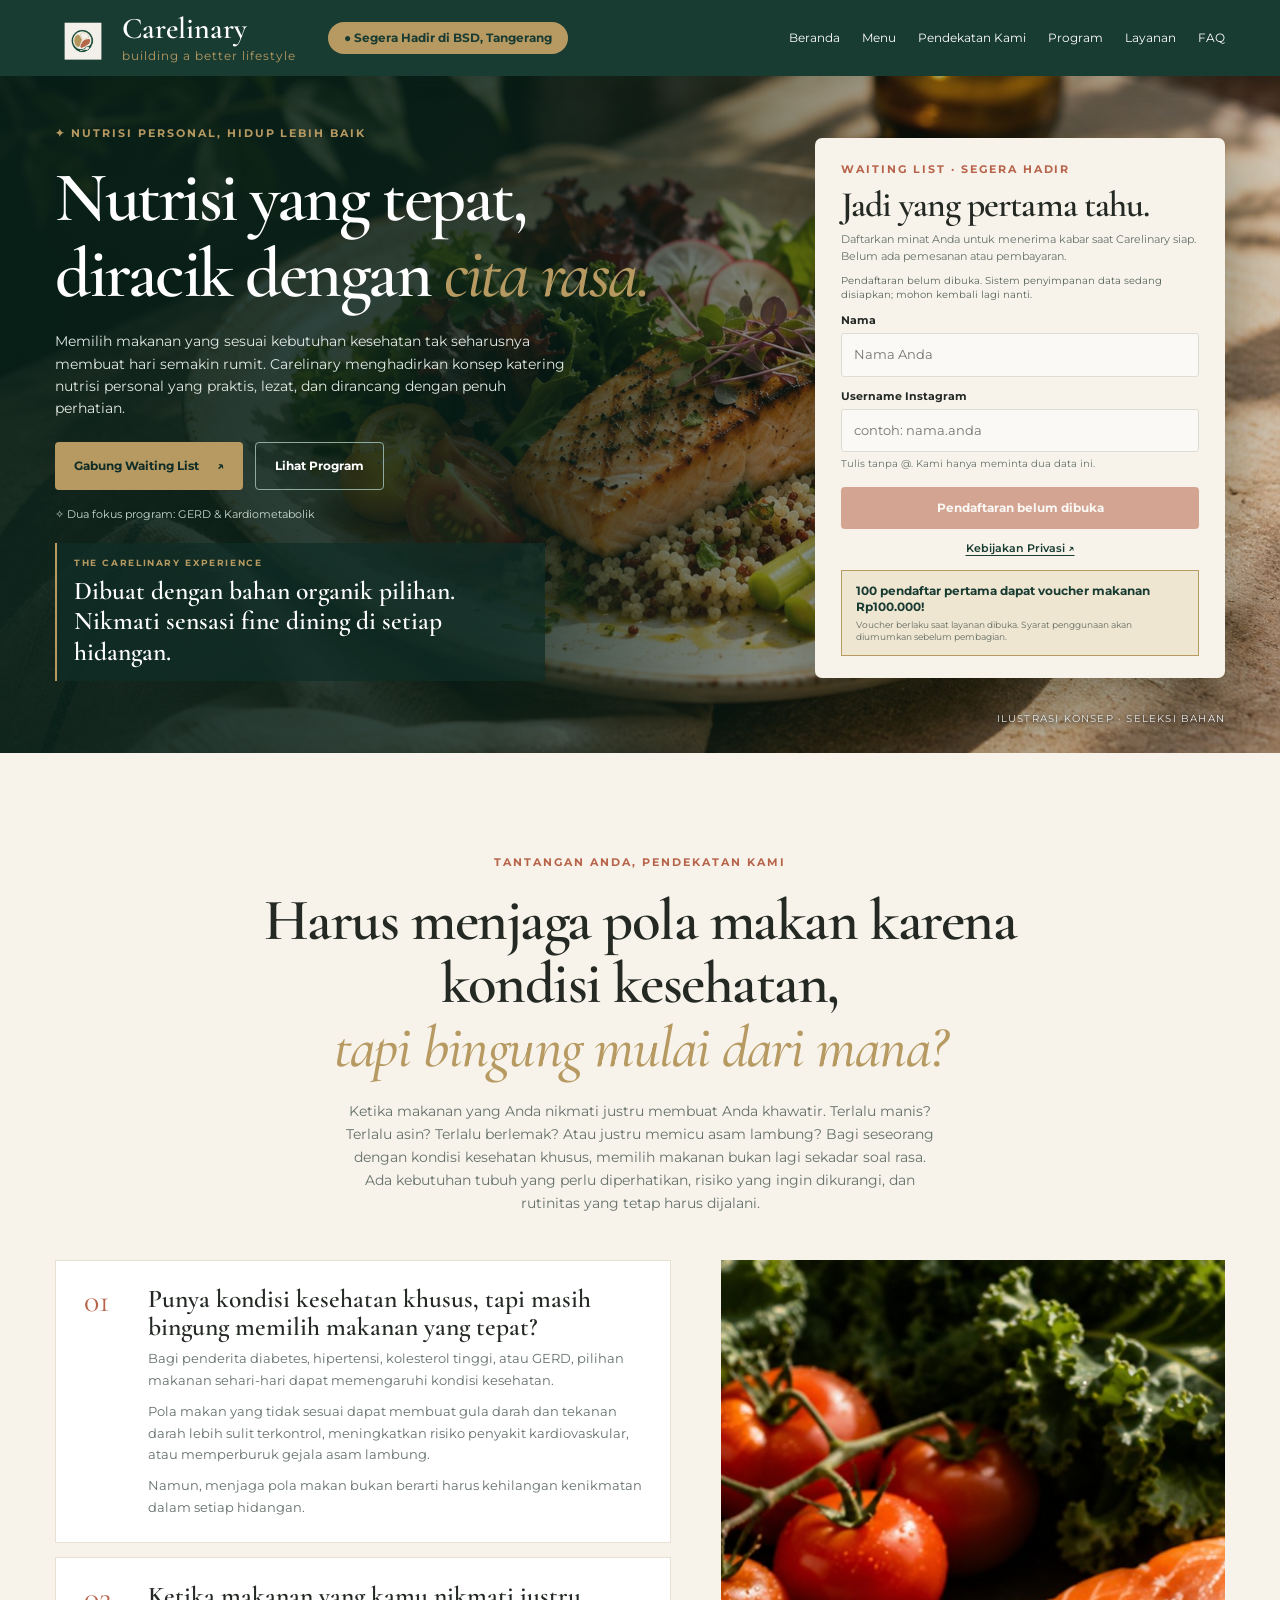
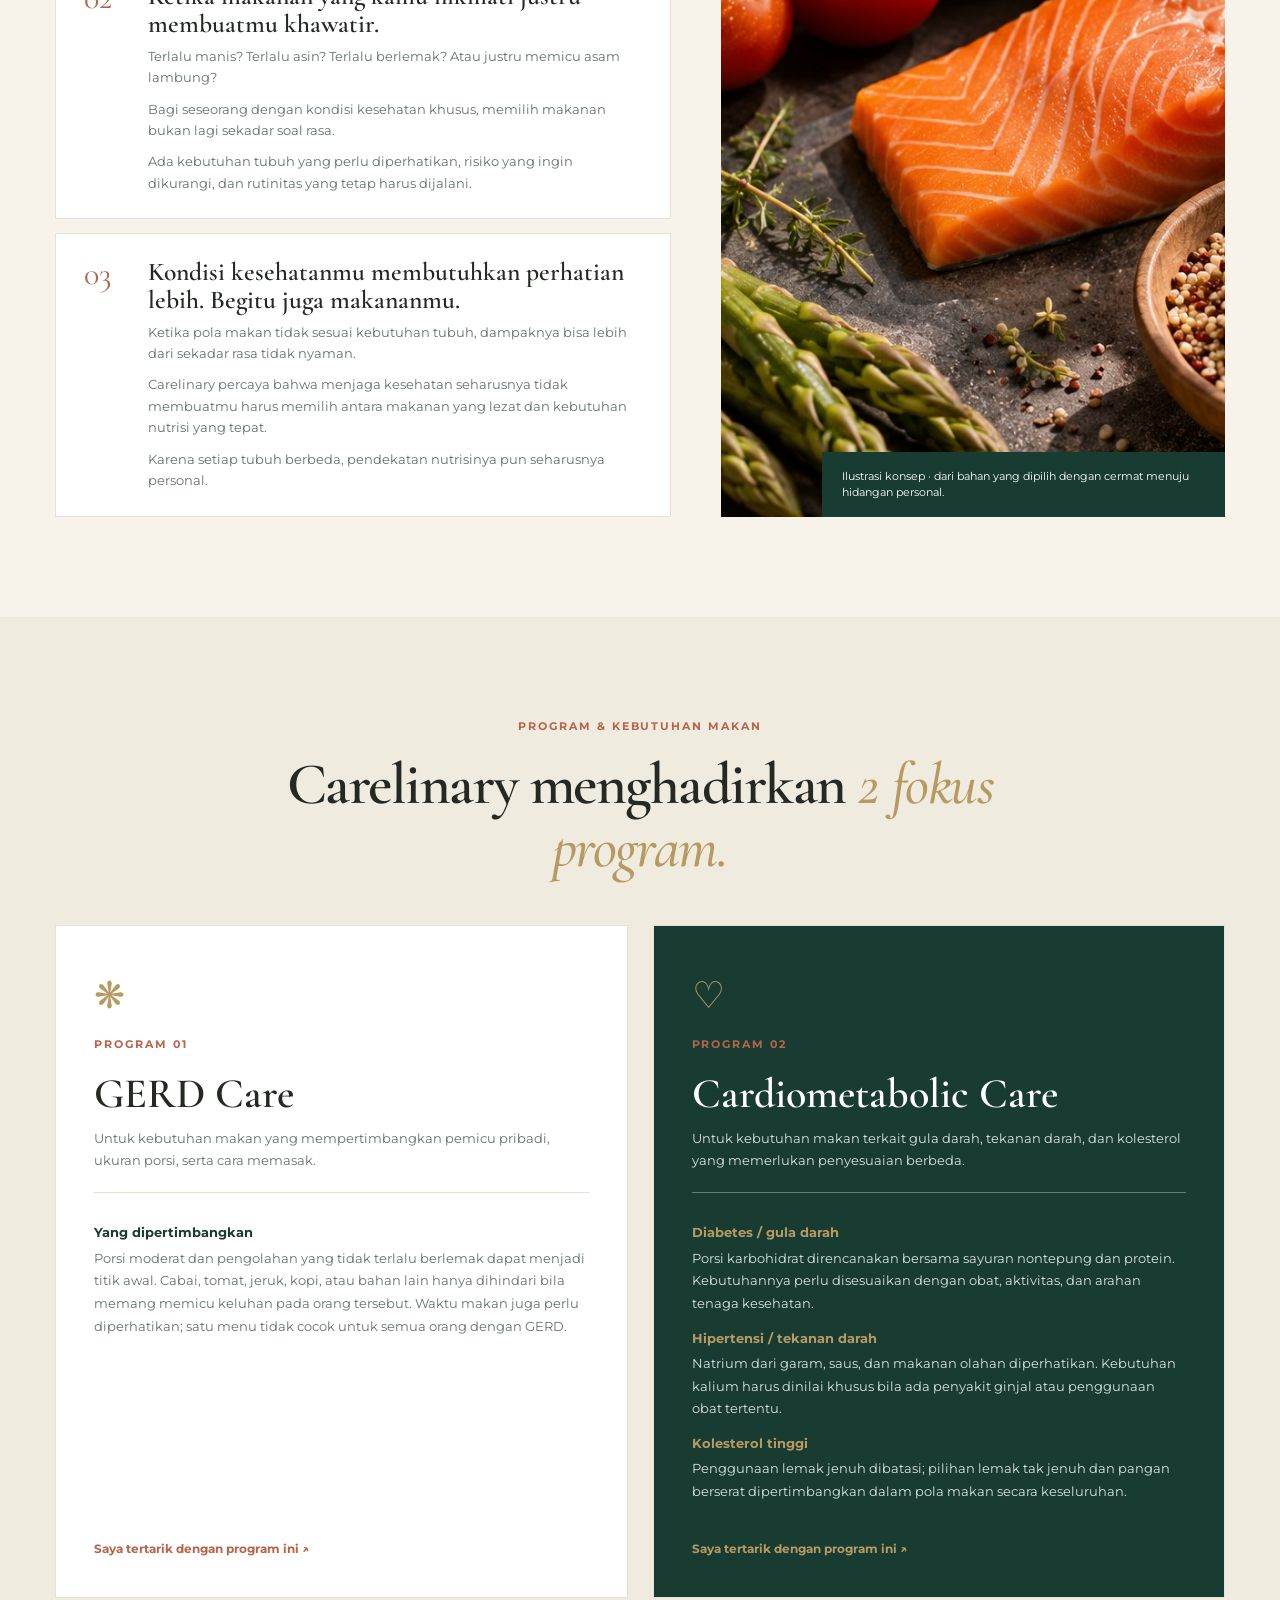
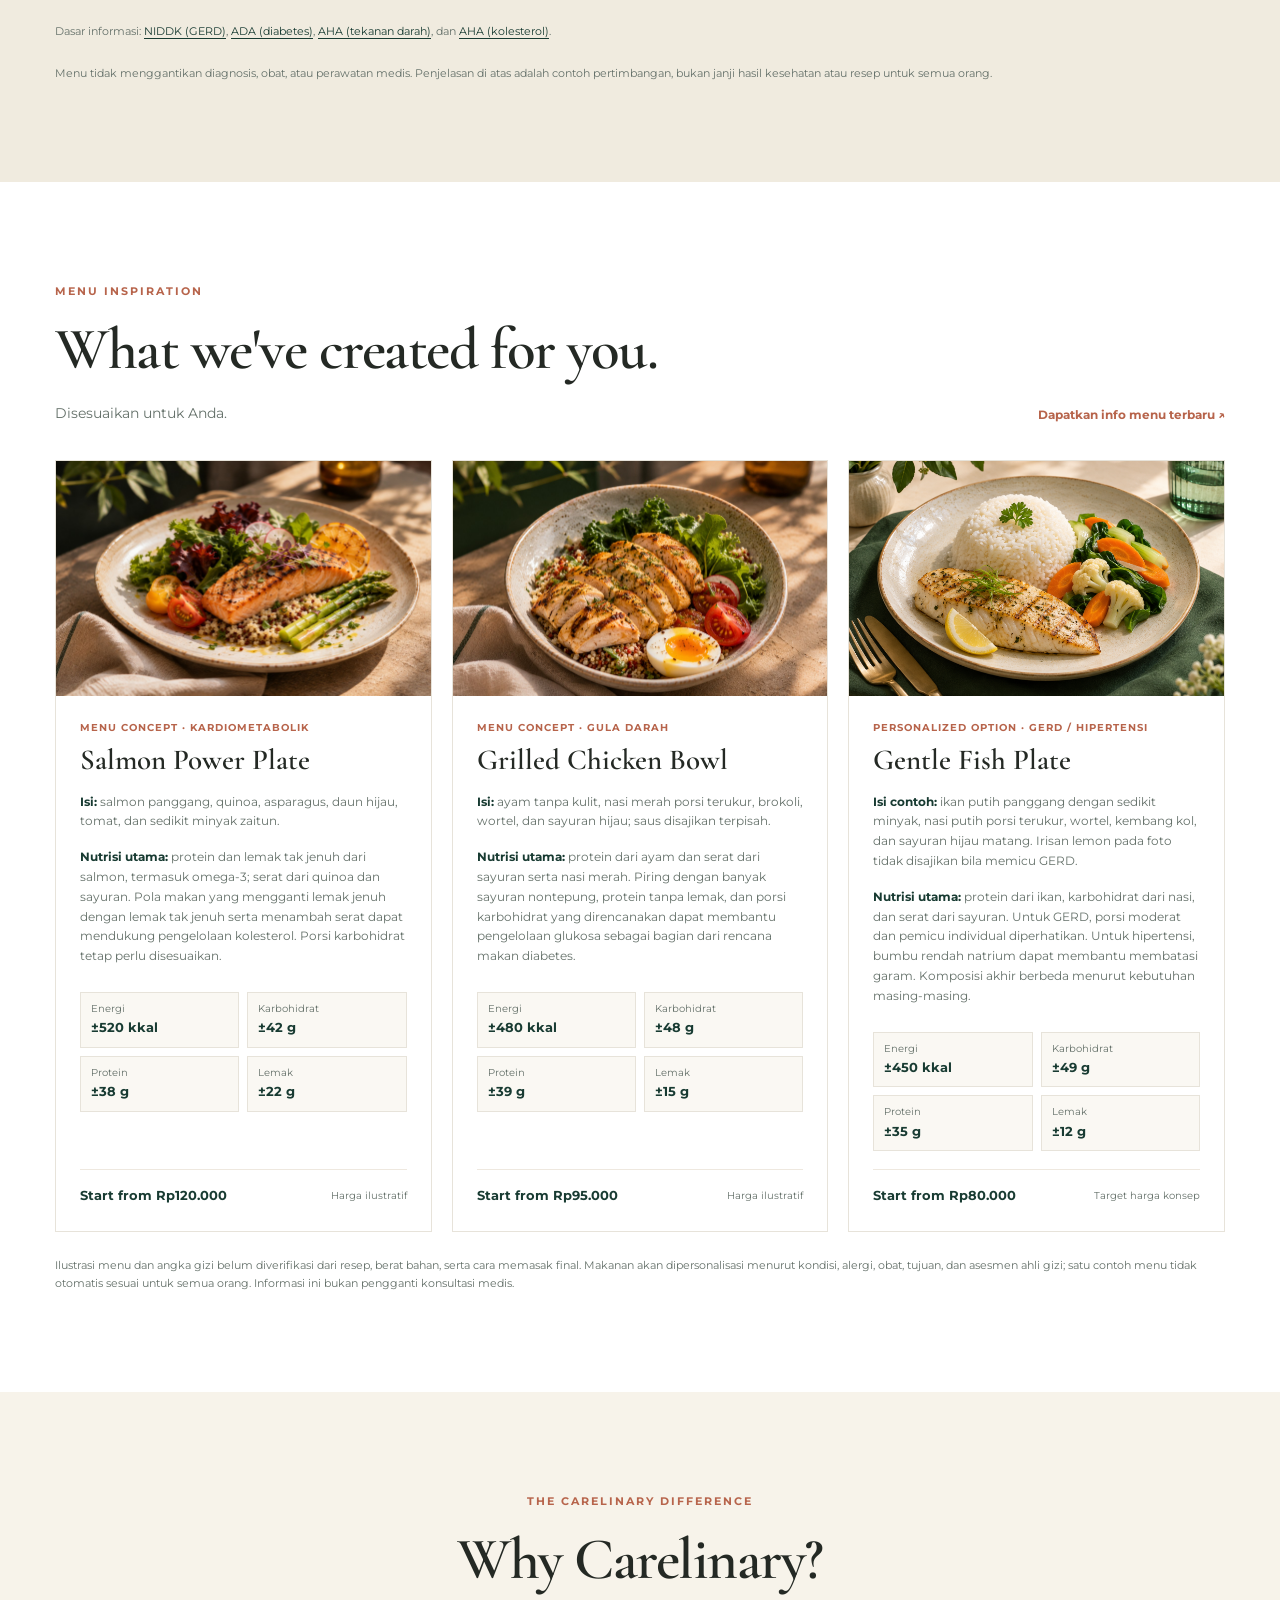
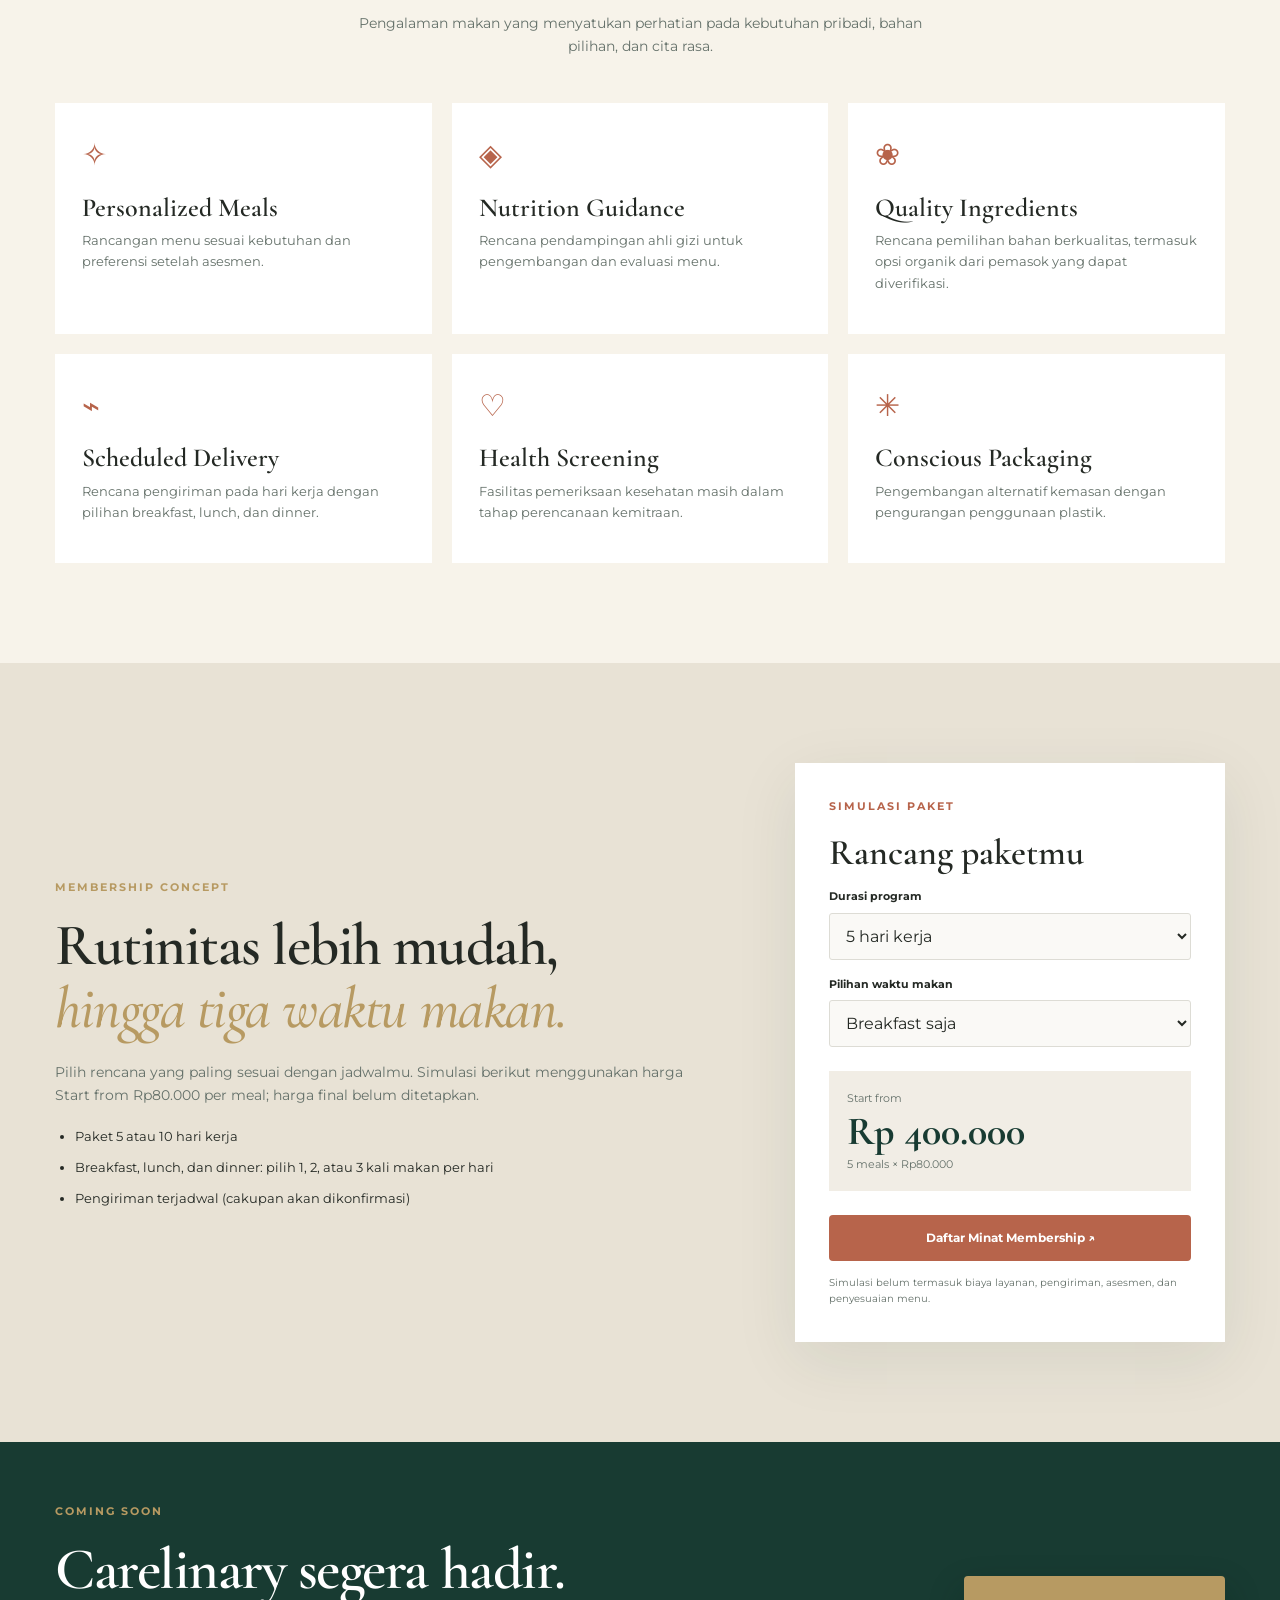
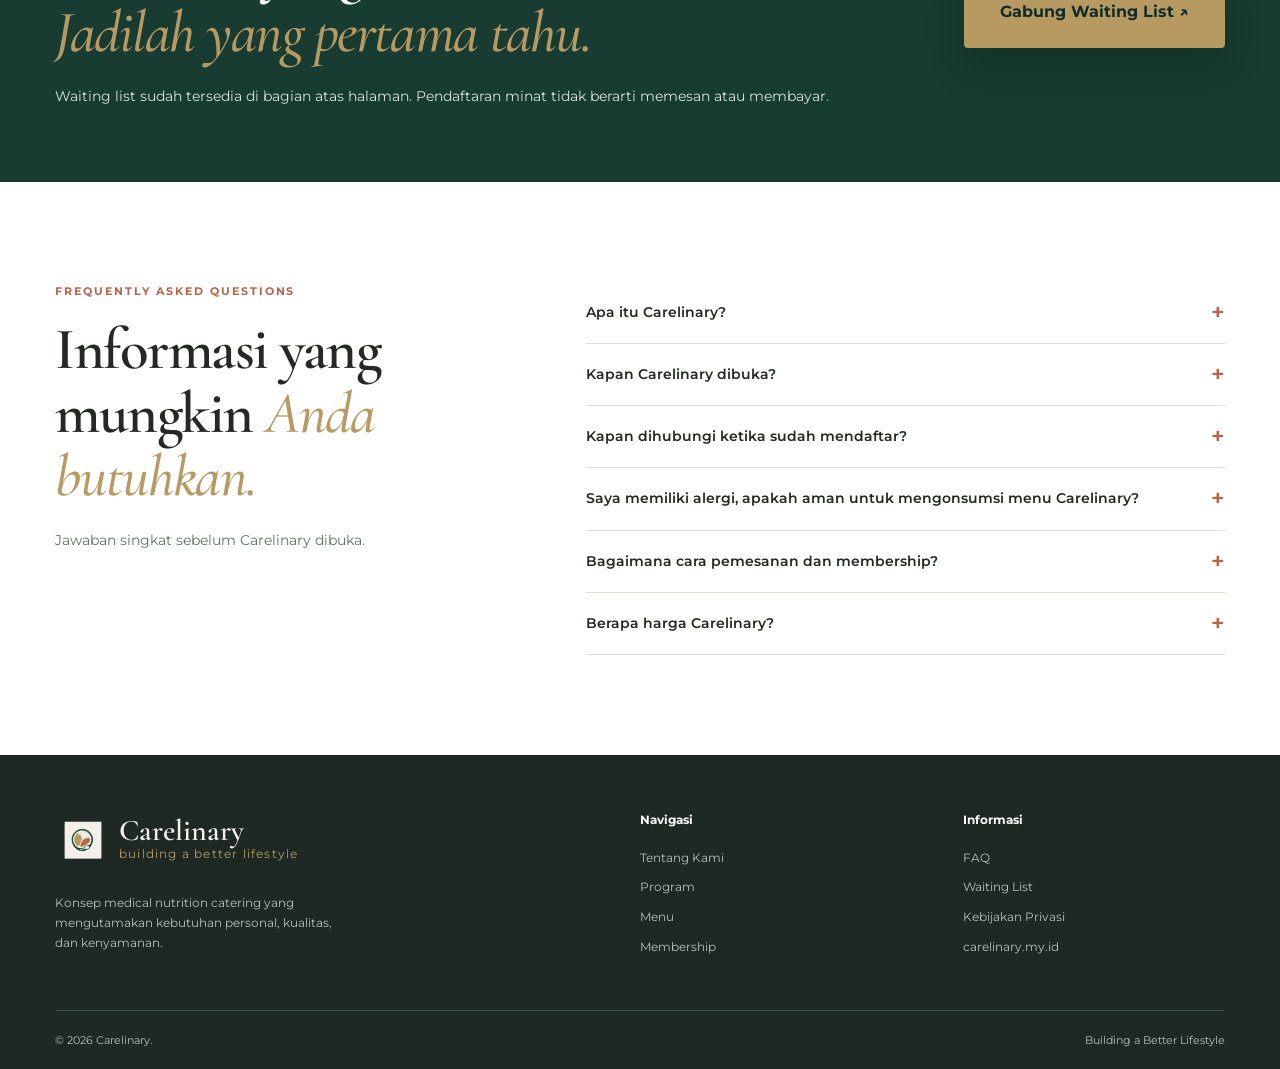
==== commit 3992bbd6: "Revise Carelinary landing page for RevoU brief" ====
--- a/index.html
+++ b/index.html
@@ -4,33 +4,54 @@
 <section id="beranda" class="hero cinematic-hero">
   <video id="hero-film" class="hero-film" autoplay muted playsinline preload="metadata" poster="assets/salmon-plate.jpg" aria-hidden="true"><source src="assets/scene-01-bahan-organik.mp4" type="video/mp4"></video>
   <div class="hero-shade"></div>
-  <div class="container hero-film-layout"><div class="hero-content"><span class="eyebrow gold">✦ NUTRISI PERSONAL, HIDUP LEBIH BAIK</span><h1>Nutrisi yang tepat,<br>diracik dengan <em>cita rasa.</em></h1><p>Memilih makanan yang sesuai kebutuhan kesehatan tak seharusnya membuat hari semakin rumit. Carelinary menghadirkan konsep katering nutrisi personal yang praktis, lezat, dan dirancang dengan penuh perhatian.</p><div class="hero-actions"><a class="btn btn-gold" href="#waiting-list">Gabung Waiting List <span>↗</span></a><a class="btn btn-outline-light" href="#program">Lihat Program</a></div><div class="hero-proof"><div class="hero-proof-score"><span class="hero-stars" aria-hidden="true">★★★★★</span><strong>4,5<span>/5</span></strong></div><div class="hero-proof-copy"><b>Simulasi survei kepuasan</b><p>Survei kepuasan pelanggan yang dilakukan pada 100 responden menunjukkan kepuasan terhadap menu, rasa, dan kesesuaian kebutuhan.</p></div></div><div class="hero-note">✧ Dua fokus program: GERD & Kardiometabolik</div><button type="button" id="film-toggle" class="film-toggle" aria-label="Jeda video">Jeda video</button></div><small id="film-caption" class="film-caption">Ilustrasi konsep · Seleksi bahan</small></div>
+  <div class="container hero-film-layout">
+    <div class="hero-content">
+      <span class="eyebrow gold">✦ NUTRISI PERSONAL, HIDUP LEBIH BAIK</span>
+      <h1>Nutrisi yang tepat,<br>diracik dengan <em>cita rasa.</em></h1>
+      <p>Memilih makanan yang sesuai kebutuhan kesehatan tak seharusnya membuat hari semakin rumit. Carelinary menghadirkan konsep katering nutrisi personal yang praktis, lezat, dan dirancang dengan penuh perhatian.</p>
+      <div class="hero-actions"><a class="btn btn-gold" href="#waiting-list">Gabung Waiting List <span>↗</span></a><a class="btn btn-outline-light" href="#program">Lihat Program</a></div>
+      <div class="hero-note">✧ Dua fokus program: GERD &amp; Kardiometabolik</div>
+      <div class="hero-usp"><span>THE CARELINARY EXPERIENCE</span><strong>Dibuat dengan bahan organik pilihan. Nikmati sensasi fine dining di setiap hidangan.</strong></div>
+    </div>
+    <div class="wait-card hero-lead-card" id="waiting-list">
+      <span class="eyebrow">WAITING LIST · SEGERA HADIR</span>
+      <h2>Jadi yang pertama tahu.</h2>
+      <p>Daftarkan minat Anda untuk menerima kabar saat Carelinary siap. Belum ada pemesanan atau pembayaran.</p>
+      <p id="form-status" class="form-status" role="status" aria-live="polite">Memeriksa kesiapan pendaftaran…</p>
+      <form id="interest-form">
+        <label for="name">Nama</label><input id="name" name="name" type="text" maxlength="100" required autocomplete="name" placeholder="Nama Anda">
+        <label for="instagram_username">Username Instagram</label><input id="instagram_username" name="instagram_username" type="text" maxlength="30" required autocapitalize="none" autocomplete="off" spellcheck="false" placeholder="contoh: nama.anda" aria-describedby="instagram-help">
+        <small id="instagram-help" class="input-help">Tulis tanpa @. Kami hanya meminta dua data ini.</small>
+        <button id="submit-interest" class="btn btn-terracotta" type="submit" disabled>Pendaftaran belum dibuka</button>
+        <p id="form-feedback" class="form-feedback" role="status" aria-live="polite"></p>
+      </form>
+      <button type="button" class="privacy-below-form" data-open-privacy>Kebijakan Privasi ↗</button>
+      <div class="voucher-offer"><strong>100 pendaftar pertama dapat voucher makanan Rp100.000!</strong><small>Voucher berlaku saat layanan dibuka. Syarat penggunaan akan diumumkan sebelum pembagian.</small></div>
+    </div>
+    <small id="film-caption" class="film-caption">Ilustrasi konsep · Seleksi bahan</small>
+  </div>
 </section>
 <section class="trust-strip"><div class="container trust-grid"><span>✦ Menu sesuai kebutuhan</span><span>✦ Pendekatan nutrisi</span><span>✦ Kualitas rasa premium</span><span>✦ Praktis untuk rutinitas</span></div></section>
 <section class="section problem" id="tentang">
   <div class="container">
     <div class="section-intro">
       <span class="eyebrow">TANTANGAN ANDA, PENDEKATAN KAMI</span>
-      <h2>Makan sesuai kebutuhan,<br><em>lebih mudah dijalani.</em></h2>
-      <p>Ketika kondisi kesehatan perlu diperhatikan di tengah jadwal yang padat, pilihan makan setiap hari dapat terasa rumit. Carelinary sedang mengembangkan pendekatan yang menghubungkan kebutuhan pribadi dengan hidangan yang tetap nikmat.</p>
+      <h2>Harus menjaga pola makan karena kondisi kesehatan,<br><em>tapi bingung mulai dari mana?</em></h2>
+      <p>Ketika makanan yang Anda nikmati justru membuat Anda khawatir. Terlalu manis? Terlalu asin? Terlalu berlemak? Atau justru memicu asam lambung? Bagi seseorang dengan kondisi kesehatan khusus, memilih makanan bukan lagi sekadar soal rasa. Ada kebutuhan tubuh yang perlu diperhatikan, risiko yang ingin dikurangi, dan rutinitas yang tetap harus dijalani.</p>
     </div>
     <div class="challenge-grid">
       <div class="challenge-list">
-        <article class="challenge-pair"><span class="number">01</span><div><h3>Tak yakin memilih makanan?</h3><p>GERD dan risiko kardiometabolik dapat memerlukan pertimbangan makan yang berbeda.</p><strong>Pendekatan kami</strong><p>Rancangan menu mempertimbangkan kondisi, preferensi, pemicu, dan porsi melalui asesmen individual.</p></div></article>
-        <article class="challenge-pair"><span class="number">02</span><div><h3>Waktu selalu terbatas?</h3><p>Jadwal kerja dapat menyulitkan perencanaan dan persiapan makan yang konsisten.</p><strong>Pendekatan kami</strong><p>Konsep paket 5 atau 10 hari dengan pilihan waktu makan dirancang agar lebih praktis diikuti.</p></div></article>
-        <article class="challenge-pair"><span class="number">03</span><div><h3>Bosan dengan menu diet?</h3><p>Menu yang monoton bisa membuat rutinitas makan terasa berat.</p><strong>Pendekatan kami</strong><p>Pengembangan hidangan memperhatikan cita rasa dan presentasi, selain komposisi bahan.</p></div></article>
+        <article class="challenge-pair"><span class="number">01</span><div><h3>Punya kondisi kesehatan khusus, tapi masih bingung memilih makanan yang tepat?</h3><p>Bagi penderita diabetes, hipertensi, kolesterol tinggi, atau GERD, pilihan makanan sehari-hari dapat memengaruhi kondisi kesehatan.</p><p>Pola makan yang tidak sesuai dapat membuat gula darah dan tekanan darah lebih sulit terkontrol, meningkatkan risiko penyakit kardiovaskular, atau memperburuk gejala asam lambung.</p><p>Namun, menjaga pola makan bukan berarti harus kehilangan kenikmatan dalam setiap hidangan.</p></div></article>
+        <article class="challenge-pair"><span class="number">02</span><div><h3>Ketika makanan yang kamu nikmati justru membuatmu khawatir.</h3><p>Terlalu manis? Terlalu asin? Terlalu berlemak? Atau justru memicu asam lambung?</p><p>Bagi seseorang dengan kondisi kesehatan khusus, memilih makanan bukan lagi sekadar soal rasa.</p><p>Ada kebutuhan tubuh yang perlu diperhatikan, risiko yang ingin dikurangi, dan rutinitas yang tetap harus dijalani.</p></div></article>
+        <article class="challenge-pair"><span class="number">03</span><div><h3>Kondisi kesehatanmu membutuhkan perhatian lebih. Begitu juga makananmu.</h3><p>Ketika pola makan tidak sesuai kebutuhan tubuh, dampaknya bisa lebih dari sekadar rasa tidak nyaman.</p><p>Carelinary percaya bahwa menjaga kesehatan seharusnya tidak membuatmu harus memilih antara makanan yang lezat dan kebutuhan nutrisi yang tepat.</p><p>Karena setiap tubuh berbeda, pendekatan nutrisinya pun seharusnya personal.</p></div></article>
       </div>
       <figure class="challenge-visual"><img src="assets/ingredients.jpg" alt="Bahan segar untuk contoh pengembangan menu Carelinary" loading="lazy"><figcaption>Ilustrasi konsep · dari bahan yang dipilih dengan cermat menuju hidangan personal.</figcaption></figure>
-    </div>
-    <div class="assessment-example">
-      <div><h3>Bagaimana satu menu dipertimbangkan?</h3></div>
-      <div><p>Misalnya, untuk pelanggan yang ingin mengelola gula darah, kebutuhan karbohidrat, informasi tentang alergi, obat, aktivitas, serta preferensi makan perlu asesmen terlebih dahulu. Contoh Grilled Chicken Bowl dapat disesuaikan: porsi nasi merah, sayuran nontepung, saus akan dinilai sesuai kebutuhan. Resep final memerlukan penimbangan bahan, perhitungan gizi, penilaian kesesuaian individual, serta uji rasa dan proses memasak yang sesuai.</p></div>
     </div>
   </div>
 </section>
 <section class="section programs" id="program">
   <div class="container">
-    <div class="section-intro"><span class="eyebrow">PROGRAM &amp; KEBUTUHAN MAKAN</span><h2>Dua fokus program.<br><em>Disesuaikan untuk tiap pribadi.</em></h2><p>Program di bawah adalah rancangan pra-peluncuran. Kesesuaian menu dan porsi akhir memerlukan asesmen individual oleh tenaga profesional yang kompeten.</p></div>
+    <div class="section-intro"><span class="eyebrow">PROGRAM &amp; KEBUTUHAN MAKAN</span><h2>Carelinary menghadirkan <em>2 fokus program.</em></h2></div>
     <div class="program-grid">
       <article class="program-card"><div class="program-icon">❋</div><span class="eyebrow">PROGRAM 01</span><h3>GERD Care</h3><p>Untuk kebutuhan makan yang mempertimbangkan pemicu pribadi, ukuran porsi, serta cara memasak.</p><div class="program-detail"><h4>Yang dipertimbangkan</h4><p>Porsi moderat dan pengolahan yang tidak terlalu berlemak dapat menjadi titik awal. Cabai, tomat, jeruk, kopi, atau bahan lain hanya dihindari bila memang memicu keluhan pada orang tersebut. Waktu makan juga perlu diperhatikan; satu menu tidak cocok untuk semua orang dengan GERD.</p></div><a href="#waiting-list">Saya tertarik dengan program ini ↗</a></article>
       <article class="program-card accent"><div class="program-icon">♡</div><span class="eyebrow">PROGRAM 02</span><h3>Cardiometabolic Care</h3><p>Untuk kebutuhan makan terkait gula darah, tekanan darah, dan kolesterol yang memerlukan penyesuaian berbeda.</p><div class="program-detail"><h4>Diabetes / gula darah</h4><p>Porsi karbohidrat direncanakan bersama sayuran nontepung dan protein. Kebutuhannya perlu disesuaikan dengan obat, aktivitas, dan arahan tenaga kesehatan.</p><h4>Hipertensi / tekanan darah</h4><p>Natrium dari garam, saus, dan makanan olahan diperhatikan. Kebutuhan kalium harus dinilai khusus bila ada penyakit ginjal atau penggunaan obat tertentu.</p><h4>Kolesterol tinggi</h4><p>Penggunaan lemak jenuh dibatasi; pilihan lemak tak jenuh dan pangan berserat dipertimbangkan dalam pola makan secara keseluruhan.</p></div><a href="#waiting-list">Saya tertarik dengan program ini ↗</a></article>
@@ -39,15 +60,20 @@
     <p class="disclaimer">Menu tidak menggantikan diagnosis, obat, atau perawatan medis. Penjelasan di atas adalah contoh pertimbangan, bukan janji hasil kesehatan atau resep untuk semua orang.</p>
   </div>
 </section>
-<section id="menu" class="section menu-section"><div class="container"><div class="section-head"><div><span class="eyebrow">MENU INSPIRATION</span><h2>Sehat yang terasa <em>istimewa.</em></h2><p>Contoh komposisi untuk menunjukkan pendekatan menu. Angka gizi di bawah adalah perkiraan konsep, bukan hasil analisis resep final.</p></div><a class="text-link" href="#waiting-list">Dapatkan info menu terbaru ↗</a></div><div class="menu-grid">
+<section id="menu" class="section menu-section"><div class="container"><div class="section-head"><div><span class="eyebrow">MENU INSPIRATION</span><h2>What we've created for you.</h2><p>Disesuaikan untuk Anda.</p></div><a class="text-link" href="#waiting-list">Dapatkan info menu terbaru ↗</a></div><div class="menu-grid">
   <article class="menu-card"><img src="assets/salmon-plate.jpg" alt="Salmon panggang dengan quinoa dan sayuran" loading="lazy"><div class="menu-copy"><span>MENU CONCEPT · KARDIOMETABOLIK</span><h3>Salmon Power Plate</h3><p><strong>Isi:</strong> salmon panggang, quinoa, asparagus, daun hijau, tomat, dan sedikit minyak zaitun.</p><p><strong>Nutrisi utama:</strong> protein dan lemak tak jenuh dari salmon, termasuk omega-3; serat dari quinoa dan sayuran. Pola makan yang mengganti lemak jenuh dengan lemak tak jenuh serta menambah serat dapat mendukung pengelolaan kolesterol. Porsi karbohidrat tetap perlu disesuaikan.</p><dl class="macro-grid"><div><dt>Energi</dt><dd>±520 kkal</dd></div><div><dt>Karbohidrat</dt><dd>±42 g</dd></div><div><dt>Protein</dt><dd>±38 g</dd></div><div><dt>Lemak</dt><dd>±22 g</dd></div></dl><div><strong>Start from Rp120.000</strong><small>Harga ilustratif</small></div></div></article>
   <article class="menu-card"><img src="assets/chicken-bowl.jpg" alt="Ayam panggang dengan biji-bijian dan sayuran" loading="lazy"><div class="menu-copy"><span>MENU CONCEPT · GULA DARAH</span><h3>Grilled Chicken Bowl</h3><p><strong>Isi:</strong> ayam tanpa kulit, nasi merah porsi terukur, brokoli, wortel, dan sayuran hijau; saus disajikan terpisah.</p><p><strong>Nutrisi utama:</strong> protein dari ayam dan serat dari sayuran serta nasi merah. Piring dengan banyak sayuran nontepung, protein tanpa lemak, dan porsi karbohidrat yang direncanakan dapat membantu pengelolaan glukosa sebagai bagian dari rencana makan diabetes.</p><dl class="macro-grid"><div><dt>Energi</dt><dd>±480 kkal</dd></div><div><dt>Karbohidrat</dt><dd>±48 g</dd></div><div><dt>Protein</dt><dd>±39 g</dd></div><div><dt>Lemak</dt><dd>±15 g</dd></div></dl><div><strong>Start from Rp95.000</strong><small>Harga ilustratif</small></div></div></article>
   <article class="menu-card"><img src="assets/gentle-fish-plate.png" alt="Ikan putih dengan nasi dan sayuran matang" loading="lazy"><div class="menu-copy"><span>PERSONALIZED OPTION · GERD / HIPERTENSI</span><h3>Gentle Fish Plate</h3><p><strong>Isi contoh:</strong> ikan putih panggang dengan sedikit minyak, nasi putih porsi terukur, wortel, kembang kol, dan sayuran hijau matang. Irisan lemon pada foto tidak disajikan bila memicu GERD.</p><p><strong>Nutrisi utama:</strong> protein dari ikan, karbohidrat dari nasi, dan serat dari sayuran. Untuk GERD, porsi moderat dan pemicu individual diperhatikan. Untuk hipertensi, bumbu rendah natrium dapat membantu membatasi garam. Komposisi akhir berbeda menurut kebutuhan masing-masing.</p><dl class="macro-grid"><div><dt>Energi</dt><dd>±450 kkal</dd></div><div><dt>Karbohidrat</dt><dd>±49 g</dd></div><div><dt>Protein</dt><dd>±35 g</dd></div><div><dt>Lemak</dt><dd>±12 g</dd></div></dl><div><strong>Start from Rp80.000</strong><small>Target harga konsep</small></div></div></article>
 </div><p class="disclaimer">Ilustrasi menu dan angka gizi belum diverifikasi dari resep, berat bahan, serta cara memasak final. Makanan akan dipersonalisasi menurut kondisi, alergi, obat, tujuan, dan asesmen ahli gizi; satu contoh menu tidak otomatis sesuai untuk semua orang. Informasi ini bukan pengganti konsultasi medis.</p></div></section>
-<section class="section services" id="layanan"><div class="container"><div class="section-intro"><span class="eyebrow">LAYANAN YANG DIKEMBANGKAN</span><h2>Lebih dari sekadar <em>makanan sehat.</em></h2><p>Dirancang sebagai pengalaman yang mendukung rutinitas makan lebih terencana.</p></div><div class="service-grid"><article><span class="service-symbol">✧</span><h3>Personalized Meals</h3><p>Rancangan menu sesuai kebutuhan dan preferensi setelah asesmen.</p></article><article><span class="service-symbol">◈</span><h3>Nutrition Guidance</h3><p>Rencana pendampingan ahli gizi untuk pengembangan dan evaluasi menu.</p></article><article><span class="service-symbol">❀</span><h3>Quality Ingredients</h3><p>Komitmen pengembangan sumber bahan berkualitas dan lokal.</p></article><article><span class="service-symbol">⌁</span><h3>Scheduled Delivery</h3><p>Rencana pengiriman pada hari kerja dengan pilihan lunch atau dinner.</p></article><article><span class="service-symbol">♡</span><h3>Health Screening</h3><p>Fasilitas pemeriksaan kesehatan masih dalam tahap perencanaan kemitraan.</p></article><article><span class="service-symbol">✳</span><h3>Conscious Packaging</h3><p>Pengembangan alternatif kemasan dengan pengurangan penggunaan plastik.</p></article></div></div></section>
-<section class="section membership" id="membership"><div class="container membership-grid"><div><span class="eyebrow gold">MEMBERSHIP CONCEPT</span><h2>Rutinitas lebih mudah,<br><em>satu meal setiap waktu.</em></h2><p>Pilih rencana yang paling sesuai dengan jadwalmu. Simulasi berikut menggunakan harga Start from Rp80.000 per meal; harga final belum ditetapkan.</p><ul class="check-list"><li>Paket 5 atau 10 hari kerja</li><li>Lunch, dinner, atau keduanya</li><li>Pengiriman terjadwal (cakupan akan dikonfirmasi)</li></ul></div><div class="calculator"><span class="eyebrow">SIMULASI PAKET</span><h3>Rancang paketmu</h3><label for="days">Durasi program</label><select id="days"><option value="5">5 hari kerja</option><option value="10">10 hari kerja</option></select><label for="slots">Pilihan waktu makan</label><select id="slots"><option value="1">Lunch saja</option><option value="1">Dinner saja</option><option value="2">Lunch + Dinner</option></select><div class="calc-total"><span>Start from </span><strong id="total">Rp400.000</strong><small id="meal-count">5 meals × Rp80.000</small></div><a class="btn btn-terracotta" href="#waiting-list">Daftar Minat Membership ↗</a><small class="fine-print">Simulasi belum termasuk biaya layanan, pengiriman, asesmen, dan penyesuaian menu.</small></div></div></section>
-<section class="waiting" id="waiting-list"><div class="container waiting-grid"><div><span class="eyebrow gold">COMING SOON</span><h2>Carelinary segera hadir.<br><em>Jadilah yang pertama tahu.</em></h2><p>Daftarkan minatmu untuk mendapat kabar tentang peluncuran, program, dan informasi membership Carelinary.</p><div class="waiting-perks"><span>✦ Update peluncuran</span><span>✦ Informasi program</span><span>✦ Info membership</span></div></div><div class="wait-card"><span class="eyebrow">WAITING LIST</span><h3>Daftar Minat, Gratis!</h3><p>Isi formulir untuk mencatat minat. Pendaftaran bukan pemesanan atau kewajiban membayar.</p><p id="form-status" class="form-status" role="status">Memeriksa kesiapan pendaftaran…</p><form id="interest-form"><label for="name">Nama lengkap</label><input id="name" name="name" placeholder="Nama lengkap kamu" required autocomplete="name"><label for="contact">Email</label><input id="contact" name="email" type="email" placeholder="nama@email.com" required autocomplete="email"><label for="phone">No. telepon / WhatsApp</label><input id="phone" name="phone" type="tel" autocomplete="tel" required placeholder="08…"><label for="address">Area atau alamat pengantaran</label><input id="address" name="address" autocomplete="street-address" required placeholder="Area BSD / alamat pengantaran"><label for="interest">Program yang diminati</label><select id="interest" name="program"><option value="gerd">GERD Care</option><option value="cardiometabolic">Cardiometabolic Care</option><option value="other">Belum yakin / ingin konsultasi</option></select><label for="duration">Durasi yang diminati</label><select id="duration" name="duration"><option value="5">5 hari kerja</option><option value="10">10 hari kerja</option><option value="consult">Konsultasi dahulu</option></select><label for="meals">Pilihan makan</label><select id="meals" name="meals"><option value="1">1 kali makan / hari</option><option value="2">2 kali makan / hari</option><option value="3">3 kali makan / hari</option><option value="consult">Konsultasi dahulu</option></select><div class="bot-field" aria-hidden="true"><label for="website">Website</label><input id="website" name="website" tabindex="-1" autocomplete="off"></div><label class="consent"><input id="consent" name="consent" type="checkbox" required> Saya bersedia dihubungi Carelinary terkait paket dan konsultasi gizi, serta telah membaca <button type="button" class="text-button" data-open-privacy>Kebijakan Privasi</button>.</label><button id="submit-interest" class="btn btn-terracotta" type="submit" disabled>Pendaftaran belum dibuka</button><p id="form-feedback" class="form-feedback" role="status" aria-live="polite"></p></form></div></div></section>
-<section class="section faq" id="faq"><div class="container faq-grid"><div><span class="eyebrow">FREQUENTLY ASKED QUESTIONS</span><h2>Yang sering <em>ditanyakan.</em></h2><p>Informasi awal untuk mengenal Carelinary sebelum peluncuran.</p></div><div class="faq-items"><details><summary>Apa itu Carelinary?</summary><p>Carelinary adalah konsep katering nutrisi premium yang berfokus pada kebutuhan diet terkait GERD dan kondisi kardiometabolik.</p></details><details><summary>Apakah Carelinary sudah menerima pesanan?</summary><p>Website ini adalah demo pra-peluncuran. Kamu dapat mendaftar minat untuk memperoleh informasi ketika layanan siap.</p></details><details><summary>Apakah menu bisa disesuaikan dengan kondisi medis saya?</summary><p>Personalisasi adalah arah produk Carelinary. Kesesuaian menu harus ditentukan melalui asesmen individual dan pendampingan tenaga profesional yang kompeten.</p></details><details><summary>Bagaimana cara pemesanan dan membership?</summary><p>Rencana paket tersedia untuk 5 atau 10 hari kerja, dengan pilihan lunch, dinner, atau keduanya. Mekanisme pemesanan final akan diumumkan saat peluncuran.</p></details><details><summary>Apakah ada tes kesehatan gratis?</summary><p>Pemeriksaan kesehatan dan body composition masih dalam tahap perencanaan. Jenis tes, mitra, biaya, dan persyaratan belum dikonfirmasi.</p></details><details><summary>Apa keunggulan Carelinary dibanding katering lain?</summary><p>Konsep Carelinary menggabungkan fokus nutrisi berdasarkan kondisi, kualitas hidangan premium, dan fleksibilitas langganan. Keunggulan operasional akan diverifikasi saat layanan tersedia.</p></details><details><summary>Berapa harga Carelinary?</summary><p>Dokumen konsep menargetkan harga Start from
-  Rp80.000 per meal. Harga aktual bergantung pada menu, paket, dan biaya operasional final.</p></details></div></div></section>
-</main><footer><div class="container footer-grid"><div><a class="brand" href="#beranda"><img src="assets/carelinary-logo.png" alt="Carelinary Logo" class="brand-logo"><span><strong>Carelinary</strong><small>building a better lifestyle</small></span></a><p>Konsep medical nutrition catering yang mengutamakan kebutuhan personal, kualitas, dan kenyamanan.</p></div><div><strong>Navigasi</strong><a href="#tentang">Tentang Kami</a><a href="#program">Program</a><a href="#menu">Menu</a><a href="#membership">Membership</a></div><div><strong>Informasi</strong><a href="#faq">FAQ</a><a href="#waiting-list">Waiting List</a><button type="button" class="footer-policy" data-open-privacy>Kebijakan Privasi</button><span>carelinary.my.id</span></div></div><div class="container footer-bottom"><span>© <span id="year"></span> Carelinary. Demo website untuk pengembangan.</span><span>Building a Better Lifestyle</span></div></footer><dialog id="privacy-dialog" class="site-dialog" aria-labelledby="privacy-title"><div class="dialog-inner"><button type="button" class="dialog-close" data-close-dialog aria-label="Tutup">×</button><h2 id="privacy-title">Kebijakan Privasi</h2><p>Data formulir meliputi nama, email, telepon atau WhatsApp, area atau alamat pengantaran, program yang diminati, durasi paket, jumlah makan per hari, serta persetujuan untuk dihubungi. Data dipakai untuk mencatat minat, memeriksa cakupan layanan, dan menghubungi Anda mengenai peluncuran, paket, serta konsultasi gizi. Data disimpan di Google Sheet privat melalui Vercel dan Google Apps Script; pemberitahuan dikirim ke email bisnis. Kami tidak menjual data Anda.</p><p>Anda dapat meminta akses, perbaikan, berhenti dihubungi, atau penghapusan melalui <a href="mailto:carelinaryfoodcatering@gmail.com">carelinaryfoodcatering@gmail.com</a>. Jangan kirim diagnosis atau hasil pemeriksaan melalui formulir ini.</p><p><a href="privacy.html">Baca kebijakan lengkap ↗</a></p></div></dialog><dialog id="thankyou-dialog" class="site-dialog" aria-labelledby="thankyou-title"><div class="dialog-inner"><button type="button" class="dialog-close" data-close-dialog aria-label="Tutup">×</button><h2 id="thankyou-title">Terima kasih!</h2><p>Minat Anda sudah tercatat. Tim Carelinary akan menghubungi Anda melalui kontak yang diberikan.</p><button type="button" class="btn btn-terracotta" data-close-dialog>Tutup</button></div></dialog><script src="script.js"></script></body></html>
-
+<section class="section services" id="layanan"><div class="container"><div class="section-intro"><span class="eyebrow">THE CARELINARY DIFFERENCE</span><h2>Why Carelinary?</h2><p>Pengalaman makan yang menyatukan perhatian pada kebutuhan pribadi, bahan pilihan, dan cita rasa.</p></div><div class="service-grid"><article><span class="service-symbol">✧</span><h3>Personalized Meals</h3><p>Rancangan menu sesuai kebutuhan dan preferensi setelah asesmen.</p></article><article><span class="service-symbol">◈</span><h3>Nutrition Guidance</h3><p>Rencana pendampingan ahli gizi untuk pengembangan dan evaluasi menu.</p></article><article><span class="service-symbol">❀</span><h3>Quality Ingredients</h3><p>Rencana pemilihan bahan berkualitas, termasuk opsi organik dari pemasok yang dapat diverifikasi.</p></article><article><span class="service-symbol">⌁</span><h3>Scheduled Delivery</h3><p>Rencana pengiriman pada hari kerja dengan pilihan breakfast, lunch, dan dinner.</p></article><article><span class="service-symbol">♡</span><h3>Health Screening</h3><p>Fasilitas pemeriksaan kesehatan masih dalam tahap perencanaan kemitraan.</p></article><article><span class="service-symbol">✳</span><h3>Conscious Packaging</h3><p>Pengembangan alternatif kemasan dengan pengurangan penggunaan plastik.</p></article></div></div></section>
+<section class="section membership" id="membership"><div class="container membership-grid"><div><span class="eyebrow gold">MEMBERSHIP CONCEPT</span><h2>Rutinitas lebih mudah,<br><em>hingga tiga waktu makan.</em></h2><p>Pilih rencana yang paling sesuai dengan jadwalmu. Simulasi berikut menggunakan harga Start from Rp80.000 per meal; harga final belum ditetapkan.</p><ul class="check-list"><li>Paket 5 atau 10 hari kerja</li><li>Breakfast, lunch, dan dinner: pilih 1, 2, atau 3 kali makan per hari</li><li>Pengiriman terjadwal (cakupan akan dikonfirmasi)</li></ul></div><div class="calculator"><span class="eyebrow">SIMULASI PAKET</span><h3>Rancang paketmu</h3><label for="days">Durasi program</label><select id="days"><option value="5">5 hari kerja</option><option value="10">10 hari kerja</option></select><label for="slots">Pilihan waktu makan</label><select id="slots"><option value="1">Breakfast saja</option><option value="1">Lunch saja</option><option value="1">Dinner saja</option><option value="2">Breakfast + Lunch</option><option value="2">Breakfast + Dinner</option><option value="2">Lunch + Dinner</option><option value="3">Breakfast + Lunch + Dinner</option></select><div class="calc-total"><span>Start from </span><strong id="total">Rp400.000</strong><small id="meal-count">5 meals × Rp80.000</small></div><a class="btn btn-terracotta" href="#waiting-list">Daftar Minat Membership ↗</a><small class="fine-print">Simulasi belum termasuk biaya layanan, pengiriman, asesmen, dan penyesuaian menu.</small></div></div></section>
+<section class="waiting waiting-reminder" id="prelaunch"><div class="container waiting-grid"><div><span class="eyebrow gold">COMING SOON</span><h2>Carelinary segera hadir.<br><em>Jadilah yang pertama tahu.</em></h2><p>Waiting list sudah tersedia di bagian atas halaman. Pendaftaran minat tidak berarti memesan atau membayar.</p></div><div><a class="btn btn-gold" href="#waiting-list">Gabung Waiting List ↗</a></div></div></section>
+<section class="section faq" id="faq"><div class="container faq-grid"><div><span class="eyebrow">FREQUENTLY ASKED QUESTIONS</span><h2>Informasi yang mungkin <em>Anda butuhkan.</em></h2><p>Jawaban singkat sebelum Carelinary dibuka.</p></div><div class="faq-items">
+<details><summary>Apa itu Carelinary?</summary><p>Carelinary adalah konsep katering nutrisi personal yang menggabungkan perhatian pada kebutuhan makan individu dengan pengalaman rasa premium. Fokus awalnya adalah GERD dan kesehatan kardiometabolik.</p></details>
+<details><summary>Kapan Carelinary dibuka?</summary><p>Tanggal pembukaan belum ditetapkan. Daftarkan nama dan username Instagram Anda di waiting list untuk menerima kabar saat informasi peluncuran tersedia.</p></details>
+<details><summary>Kapan dihubungi ketika sudah mendaftar?</summary><p>Kami akan menghubungi pendaftar melalui Instagram saat ada informasi pembukaan dan program. Belum ada jadwal kontak yang dapat dijanjikan.</p></details>
+<details><summary>Saya memiliki alergi, apakah aman untuk mengonsumsi menu Carelinary?</summary><p>Informasikan alergi Anda sebelum memesan saat layanan dibuka. Kesesuaian bahan dan risiko kontak silang perlu dinilai secara individual; kami belum dapat menjamin setiap menu aman untuk semua alergi.</p></details>
+<details><summary>Bagaimana cara pemesanan dan membership?</summary><p>Rencana paket mencakup 5 atau 10 hari kerja dengan pilihan breakfast, lunch, dan dinner hingga tiga kali makan per hari. Cara pemesanan dan ketersediaan paket akan diumumkan saat layanan dibuka.</p></details>
+<details><summary>Berapa harga Carelinary?</summary><p>Simulasi paket dimulai dari Rp80.000 per meal. Harga akhir akan mengikuti pilihan menu, jumlah makan, penyesuaian nutrisi, dan cakupan pengiriman ketika layanan dibuka.</p></details>
+</div></div></section>
+</main><footer><div class="container footer-grid"><div><a class="brand" href="#beranda"><img src="assets/carelinary-logo.png" alt="Carelinary Logo" class="brand-logo"><span><strong>Carelinary</strong><small>building a better lifestyle</small></span></a><p>Konsep medical nutrition catering yang mengutamakan kebutuhan personal, kualitas, dan kenyamanan.</p></div><div><strong>Navigasi</strong><a href="#tentang">Tentang Kami</a><a href="#program">Program</a><a href="#menu">Menu</a><a href="#membership">Membership</a></div><div><strong>Informasi</strong><a href="#faq">FAQ</a><a href="#waiting-list">Waiting List</a><button type="button" class="footer-policy" data-open-privacy>Kebijakan Privasi</button><span>carelinary.my.id</span></div></div><div class="container footer-bottom"><span>© <span id="year"></span> Carelinary.</span><span>Building a Better Lifestyle</span></div></footer><dialog id="privacy-dialog" class="site-dialog" aria-labelledby="privacy-title"><div class="dialog-inner"><button type="button" class="dialog-close" data-close-dialog aria-label="Tutup">×</button><h2 id="privacy-title">Kebijakan Privasi</h2><p>Formulir waiting list hanya meminta nama dan username Instagram. Data digunakan untuk mencatat minat dan, bila memungkinkan, menghubungi Anda melalui Instagram tentang kabar Carelinary. Data disimpan di Google Sheet privat melalui Vercel dan Google Apps Script. Kami tidak menjual data Anda.</p><p>Anda dapat meminta akses, perbaikan, berhenti dihubungi, atau penghapusan melalui <a href="mailto:carelinaryfoodcatering@gmail.com">carelinaryfoodcatering@gmail.com</a>. Jangan kirim diagnosis atau hasil pemeriksaan melalui formulir ini.</p><p><a href="privacy.html">Baca kebijakan lengkap ↗</a></p></div></dialog><dialog id="thankyou-dialog" class="site-dialog" aria-labelledby="thankyou-title"><div class="dialog-inner"><button type="button" class="dialog-close" data-close-dialog aria-label="Tutup">×</button><h2 id="thankyou-title">Terima kasih!</h2><p>Minat Anda telah tercatat. Carelinary segera hadir; kami akan mengabarkan perkembangannya melalui Instagram bila memungkinkan. Belum ada pemesanan atau pembayaran.</p><button type="button" class="btn btn-terracotta" data-close-dialog>Tutup</button></div></dialog><script src="script.js"></script></body></html>
--- a/enhancements.css
+++ b/enhancements.css
@@ -8,16 +8,7 @@
 .hero-film-layout .hero-content{max-width:760px;padding:80px 0 110px}
 .hero-film-layout h1{font-size:clamp(58px,6.4vw,96px);max-width:760px}
 .hero-film-layout .hero-content>p{max-width:540px}
-.hero-proof{display:flex;align-items:center;gap:20px;max-width:650px;margin:0 0 13px;padding:14px 18px;border-left:2px solid var(--gold);background:#102d27d9;color:#f7f3ea}
-.hero-proof-score{display:flex;flex:none;flex-direction:column;align-items:flex-start;line-height:1}
-.hero-stars{font-size:20px;letter-spacing:.12em;background:linear-gradient(90deg,var(--gold) 90%,#d4d9d3 90%);background-clip:text;-webkit-background-clip:text;color:transparent}
-.hero-proof-score strong{font-family:'Cormorant Garamond',Georgia,serif;font-size:42px;line-height:1;color:var(--gold)}
-.hero-proof-score strong span{font-size:25px}
-.hero-proof-copy b{display:block;font-size:11px;line-height:1.5;color:var(--gold)}
-.hero-proof-copy p{font-size:11px;line-height:1.55;margin:3px 0;color:#f7f3ea}
-@media(max-width:600px){.hero-proof{align-items:flex-start;gap:12px;padding:12px}.hero-stars{font-size:15px}.hero-proof-score strong{font-size:34px}.hero-proof-score strong span{font-size:21px}.hero-proof-copy p{font-size:10px}}
-.film-toggle{margin-top:18px;padding:8px 12px;color:#fff;border:1px solid #ffffff80;background:#183b3270;border-radius:3px;font-size:12px}
-.film-toggle:hover,.film-toggle:focus-visible{background:#183b32}
+
 .film-caption{position:absolute;bottom:25px;right:0;color:#fff;font-size:10px;letter-spacing:.12em;text-transform:uppercase;text-shadow:0 1px 4px #000}
 .menu-card{display:flex;flex-direction:column}
 .menu-card img{height:235px}
@@ -47,7 +38,7 @@
 .dialog-close{position:absolute;top:10px;right:15px;border:0;background:none;font-size:27px}
 .wait-card .btn:disabled{opacity:.55;cursor:not-allowed;transform:none}
 @media(max-width:700px){.cinematic-hero,.hero-film-layout{min-height:650px}.hero-shade{background:linear-gradient(90deg,#09271fe8,#09271fa8)}.hero-film-layout .hero-content{padding:65px 0 90px}.hero-film-layout h1{font-size:clamp(52px,11vw,72px)}.film-caption{left:0;right:auto;bottom:16px}.condition-grid{grid-template-columns:1fr}.condition-grid article{min-height:0}}
-@media(prefers-reduced-motion:reduce){.cinematic-hero{background-image:url('assets/salmon-plate.jpg')}.hero-film{display:none}.film-toggle{display:none}}
+@media(prefers-reduced-motion:reduce){.cinematic-hero{background-image:url('assets/salmon-plate.jpg')}.hero-film{display:none}}
 a:focus-visible,button:focus-visible,input:focus-visible,select:focus-visible,summary:focus-visible{outline:2px solid var(--gold);outline-offset:2px;border-radius:2px}
 
 /* Paired problem/solution and integrated program content. */
@@ -77,3 +68,47 @@
 .program-sources a{color:var(--green)}
 @media(max-width:850px){.challenge-grid{grid-template-columns:1fr}.challenge-visual img{height:340px}.assessment-example{grid-template-columns:1fr;gap:16px}}
 @media(max-width:700px){.challenge-grid{gap:20px}.challenge-pair{padding:20px 18px;grid-template-columns:38px 1fr}.challenge-visual figcaption{max-width:100%}.assessment-example{padding:24px}.program-detail h4{font-size:12px}}
+
+
+/* Brief: two-field lead form visible in the desktop first viewport. */
+.hero-film-layout{display:grid;grid-template-columns:minmax(0,1.2fr) minmax(320px,410px);gap:clamp(24px,4vw,70px);min-height:620px;align-items:center;padding-top:24px;padding-bottom:36px}
+.hero-film-layout .hero-content{padding:24px 0 36px;max-width:680px}
+.hero-film-layout h1{font-size:clamp(48px,5.5vw,78px);max-width:680px;margin-bottom:18px}
+.hero-film-layout .hero-content>p{font-size:14px;line-height:1.6;max-width:520px}
+.hero-film-layout .hero-actions{margin:22px 0 15px}
+.hero-lead-card{position:relative;z-index:2;padding:26px 29px;box-shadow:0 24px 60px #00150d55}
+.hero-lead-card .eyebrow{margin-bottom:9px}
+.hero-lead-card h2{font-size:clamp(32px,3vw,42px);line-height:1;margin-bottom:8px}
+.hero-lead-card>p{font-size:11px;line-height:1.5;margin-bottom:10px}
+.hero-lead-card .form-status{font-size:10px;line-height:1.35;margin:6px 0;color:#59665d}
+.hero-lead-card label:not(.consent){margin:10px 0 4px}
+.hero-lead-card input:not([type=checkbox]){padding:10px 12px;font-size:13px}
+.hero-lead-card .input-help{display:block;font-size:10px;color:#65716a;margin:4px 0 14px}
+.hero-lead-card .btn{padding:11px 14px}
+.hero-lead-card .form-feedback{margin:8px 0 0;line-height:1.4}
+.privacy-below-form{display:block;margin:12px auto 0;border:0;background:none;color:var(--green);text-decoration:underline;text-underline-offset:3px;font-size:11px;font-weight:600}
+.privacy-below-form:hover{color:var(--terra)}
+.waiting-reminder{padding:60px 0}
+.waiting-reminder .waiting-grid{grid-template-columns:1fr auto}
+@media(max-width:950px){.hero-film-layout{grid-template-columns:1fr;min-height:0;padding-top:45px;padding-bottom:55px}.hero-film-layout .hero-content{padding:0}.hero-film-layout h1{font-size:clamp(48px,8vw,68px)}.hero-lead-card{width:min(100%,500px)}.film-caption{display:none}}
+@media(max-width:700px){.hero-film-layout{gap:25px;padding-top:35px;padding-bottom:45px}.hero-film-layout .hero-content{padding:0}.hero-film-layout h1{font-size:clamp(46px,11vw,60px)}.hero-lead-card{padding:24px}.waiting-reminder .waiting-grid{grid-template-columns:1fr}}
+
+/* Final draft refinements requested for hero, offer, challenge cards, and CTA. */
+.hero-usp{display:flex;flex-direction:column;gap:5px;max-width:490px;margin-top:20px;padding:13px 17px;border-left:2px solid var(--gold);background:#102d27bd}
+.hero-usp span{font-size:9px;letter-spacing:.18em;font-weight:700;color:var(--gold)}
+.hero-usp strong{font-family:'Cormorant Garamond',Georgia,serif;font-size:clamp(20px,2vw,26px);line-height:1.2;font-weight:600;color:#fff}
+.voucher-offer{margin-top:12px;padding:12px 14px;background:#efe6d2;border:1px solid var(--gold);color:var(--green)}
+.voucher-offer strong{display:block;font-size:12px;line-height:1.35}
+.voucher-offer small{display:block;color:#626b62;font-size:9px;line-height:1.35;margin-top:4px}
+.hero-film-layout{min-height:660px}
+.hero-lead-card{padding:22px 26px}
+.hero-lead-card h2{font-size:clamp(30px,2.8vw,39px)}
+.hero-lead-card .privacy-below-form{margin-top:9px}
+.challenge-pair h3{font-size:clamp(22px,2vw,27px)}
+.challenge-pair p{line-height:1.65}
+.challenge-visual{align-self:stretch}
+.challenge-visual img{height:100%;min-height:560px}
+.waiting-reminder .btn{min-height:72px;padding:22px 36px;font-size:16px;box-shadow:0 16px 35px #0a221a55}
+.waiting-reminder .waiting-grid{align-items:center;gap:45px}
+@media(max-width:950px){.hero-film-layout{min-height:0}.challenge-visual img{height:340px;min-height:0}}
+@media(max-width:700px){.hero-usp{margin-top:16px}.hero-lead-card{padding:22px}.waiting-reminder .btn{width:100%;min-height:64px}.voucher-offer strong{font-size:11px}}
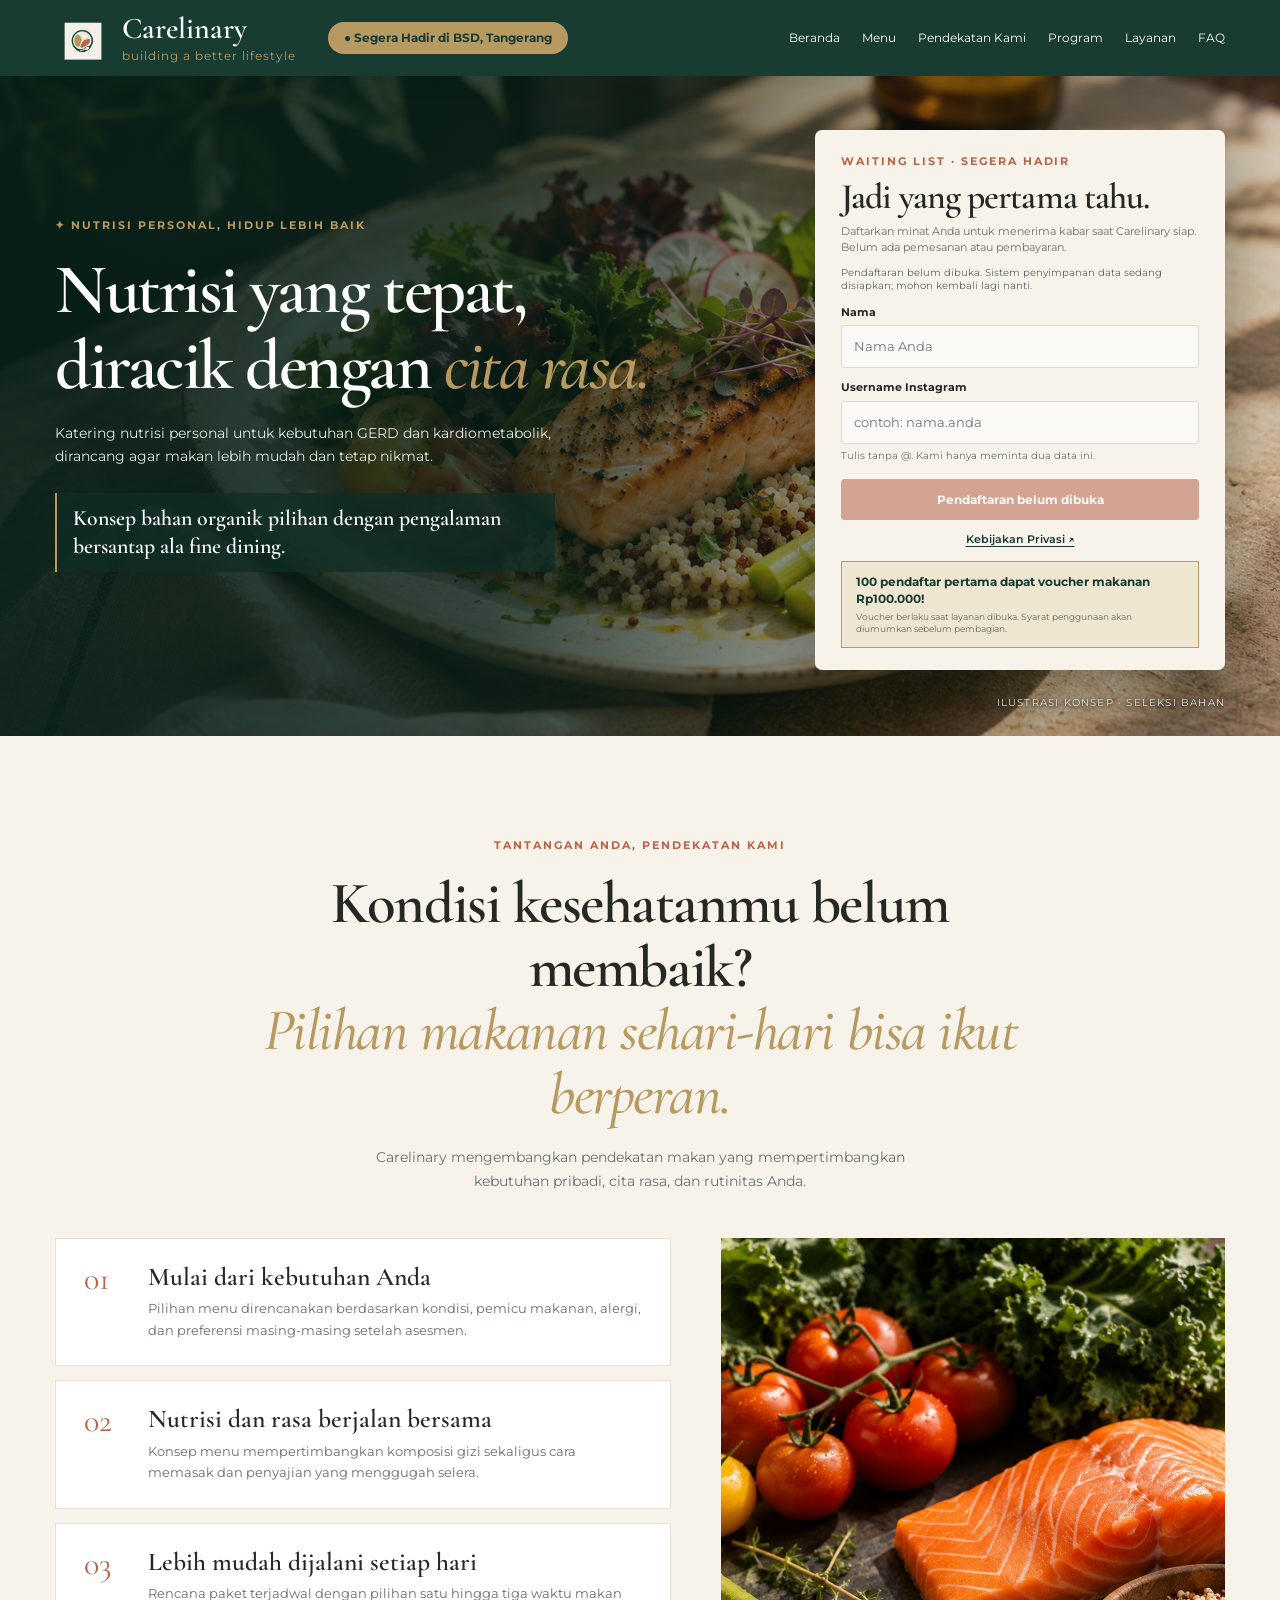
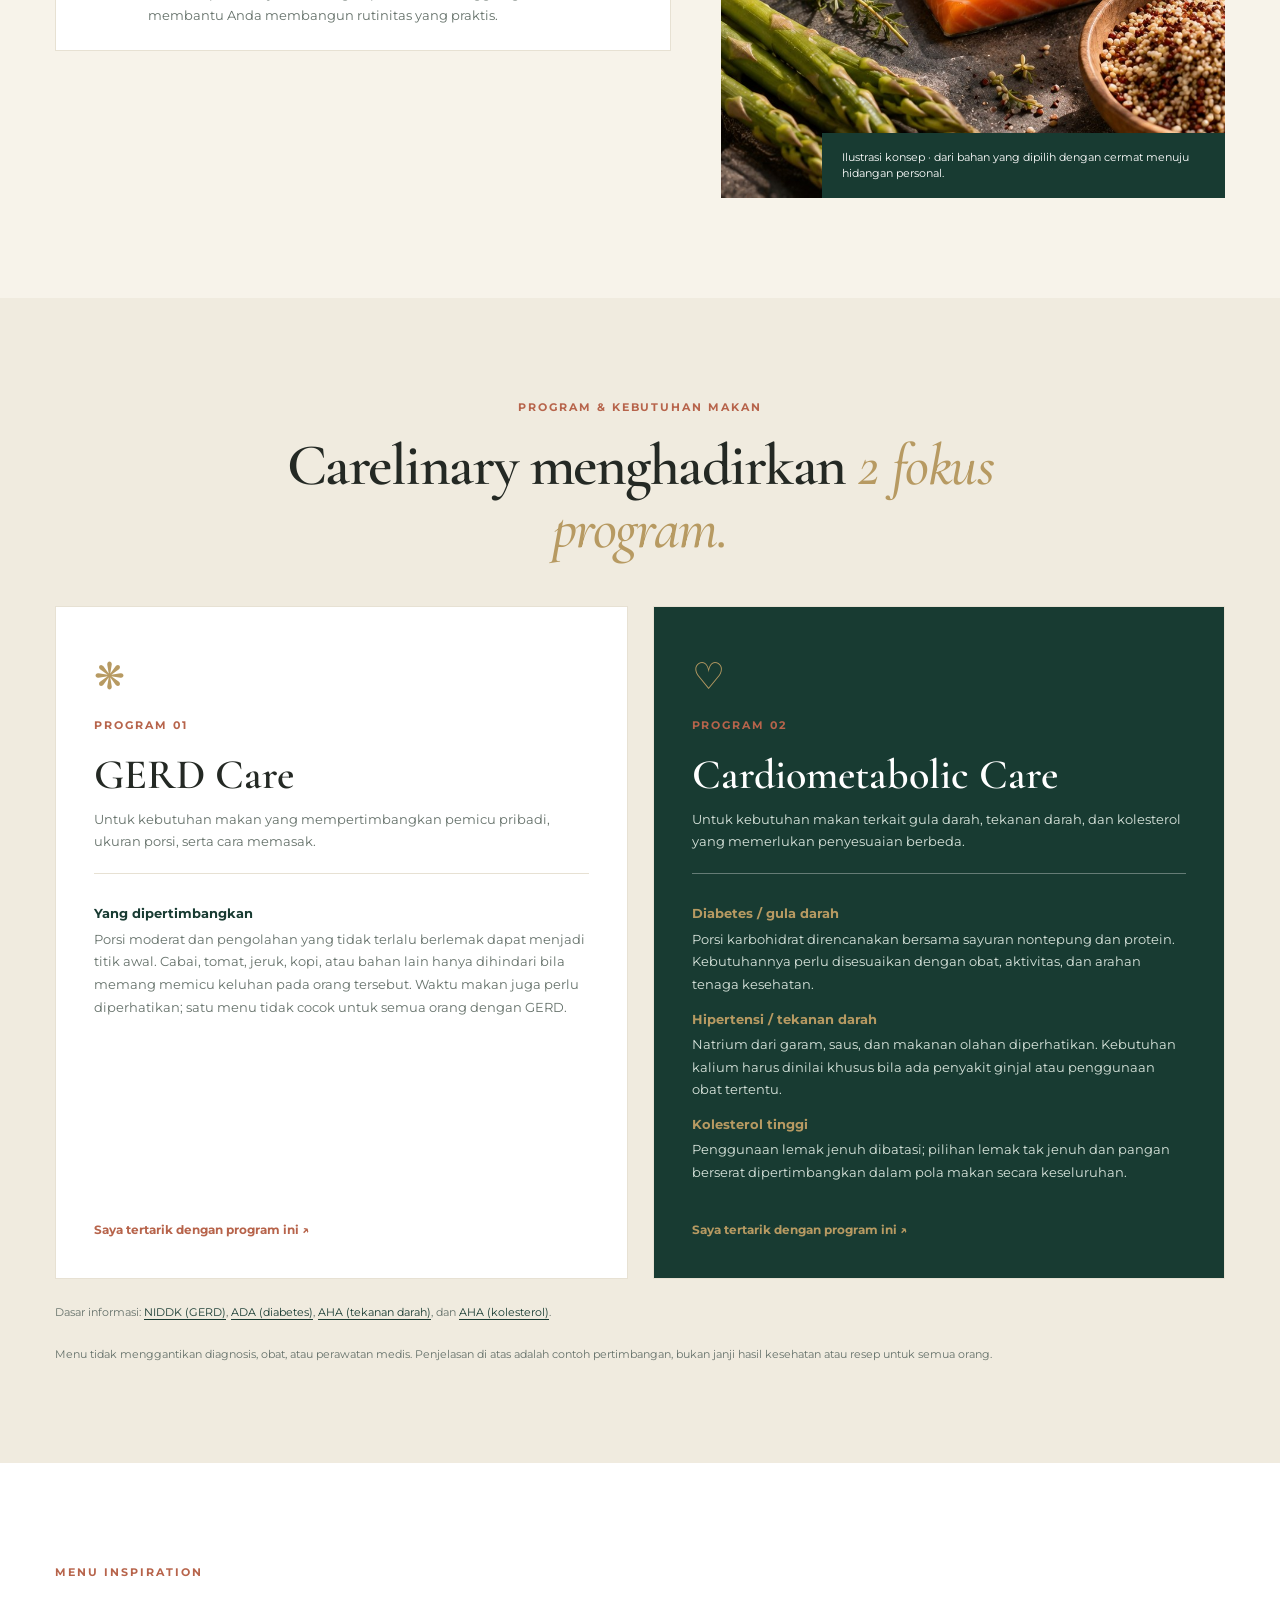
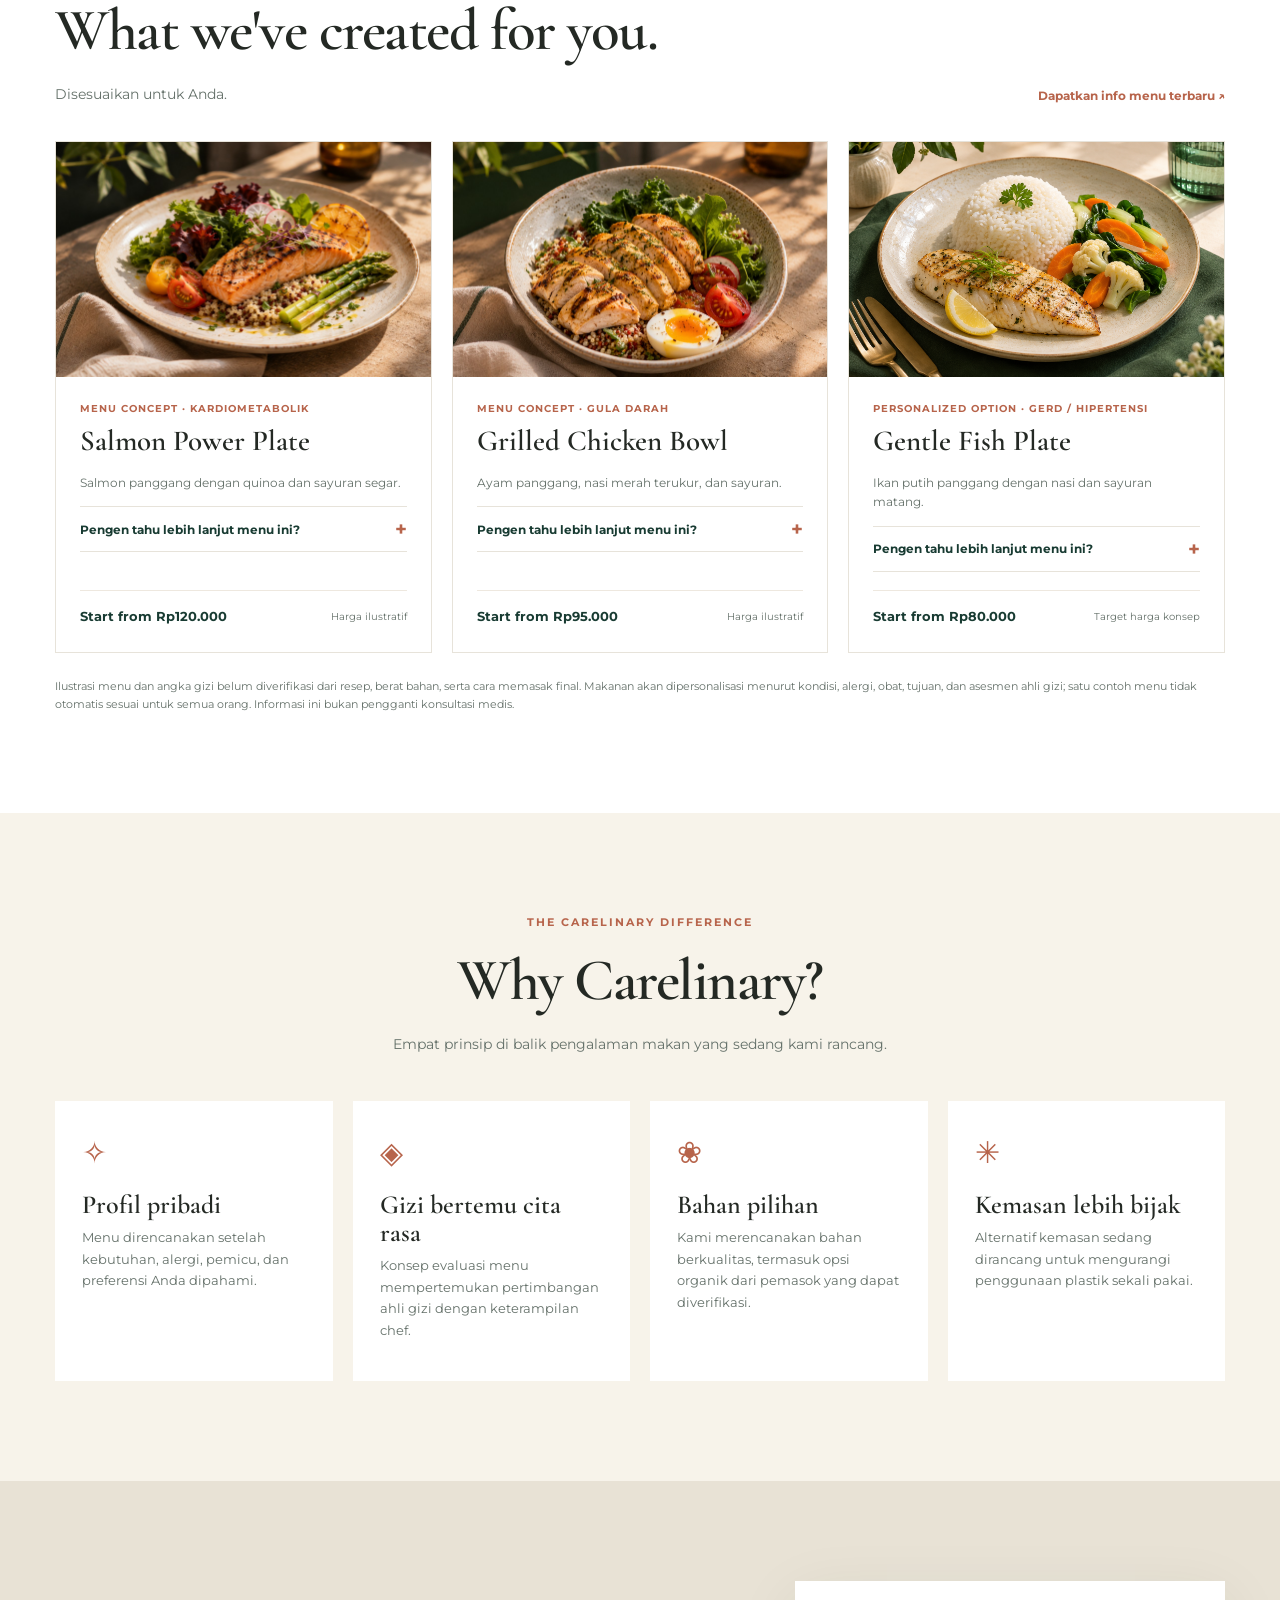
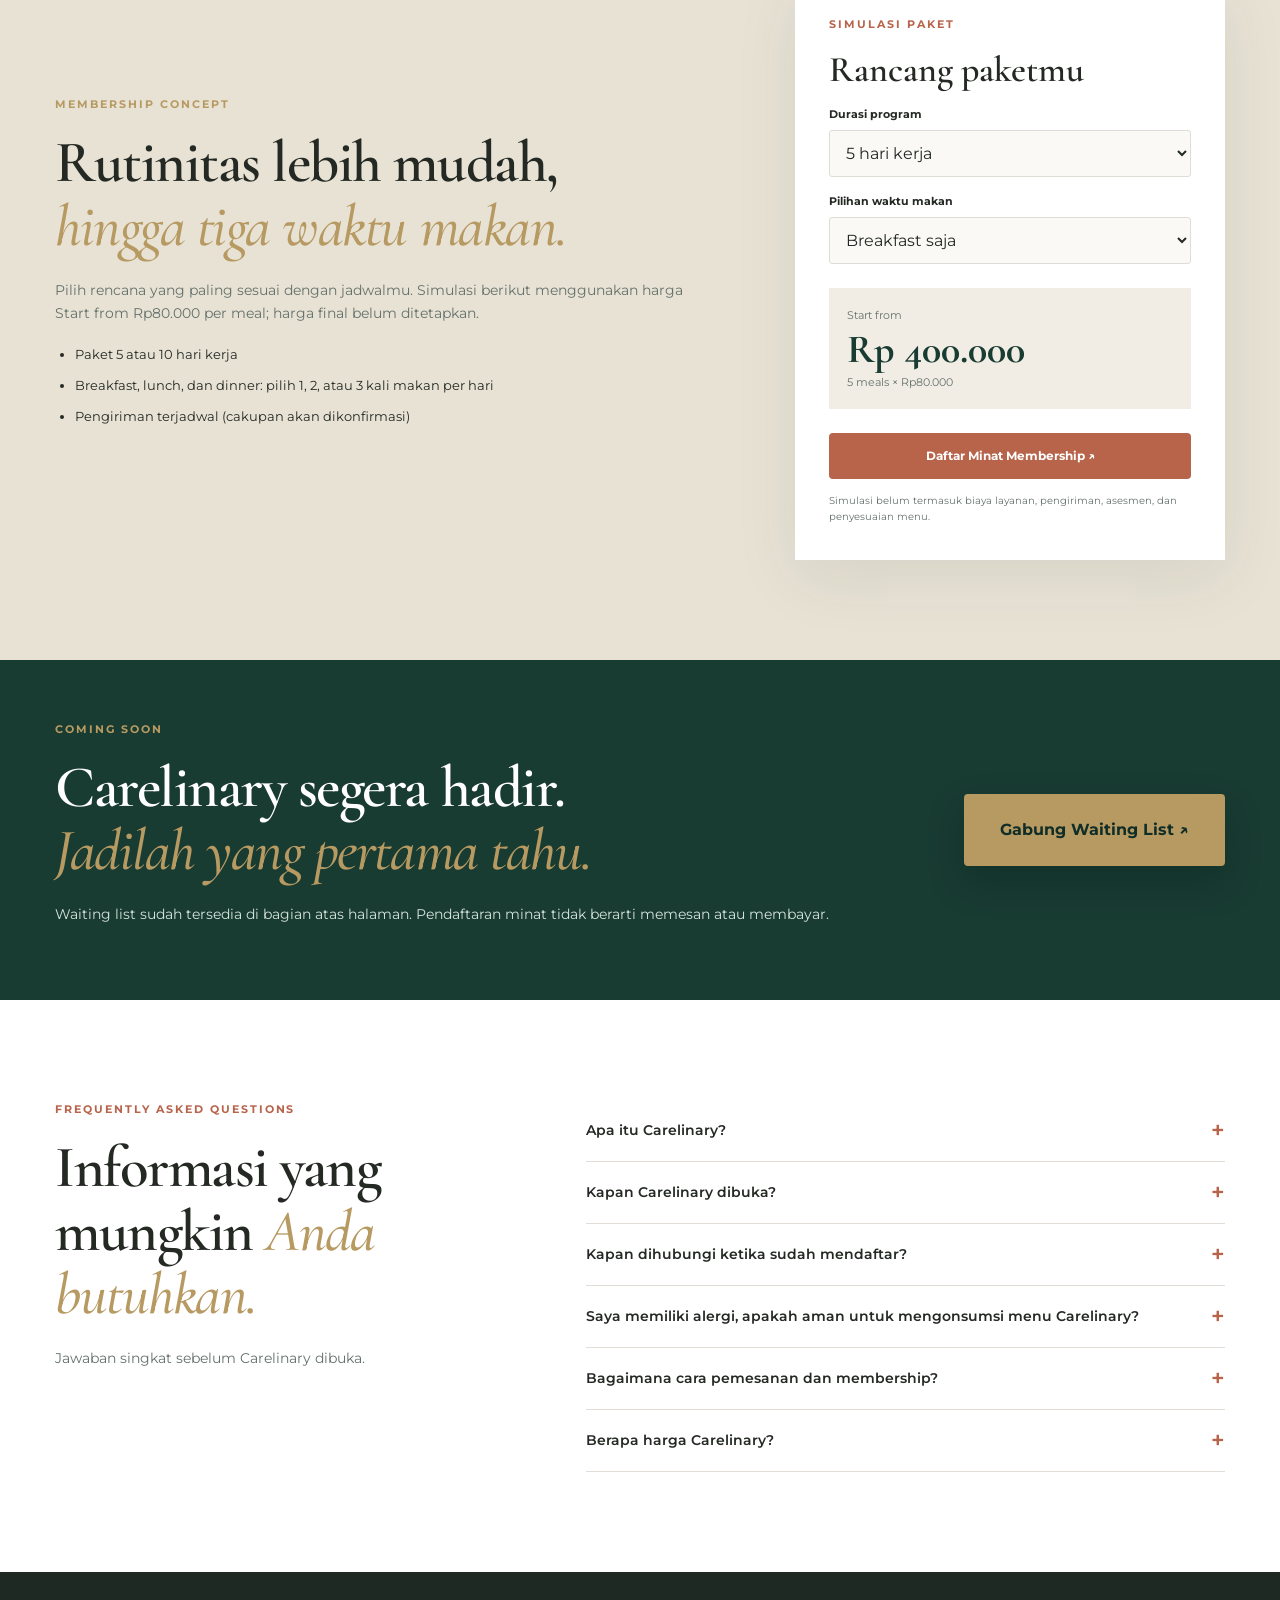
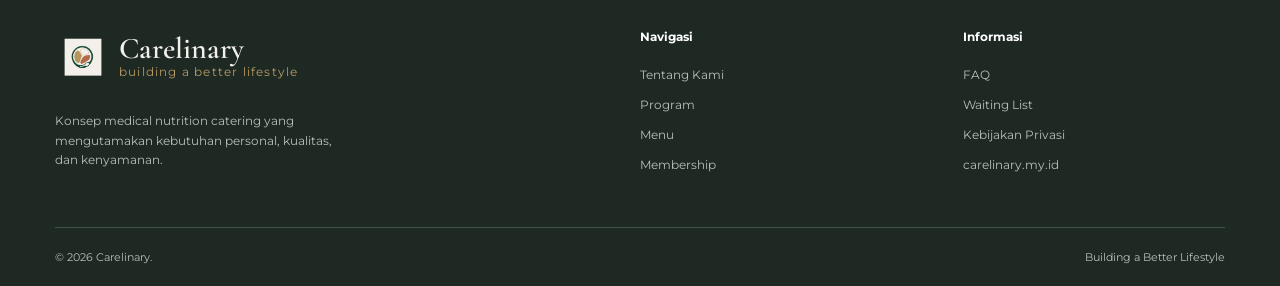
==== commit 4408ee2b: "Simplify Carelinary landing page sections" ====
--- a/index.html
+++ b/index.html
@@ -8,10 +8,8 @@
     <div class="hero-content">
       <span class="eyebrow gold">✦ NUTRISI PERSONAL, HIDUP LEBIH BAIK</span>
       <h1>Nutrisi yang tepat,<br>diracik dengan <em>cita rasa.</em></h1>
-      <p>Memilih makanan yang sesuai kebutuhan kesehatan tak seharusnya membuat hari semakin rumit. Carelinary menghadirkan konsep katering nutrisi personal yang praktis, lezat, dan dirancang dengan penuh perhatian.</p>
-      <div class="hero-actions"><a class="btn btn-gold" href="#waiting-list">Gabung Waiting List <span>↗</span></a><a class="btn btn-outline-light" href="#program">Lihat Program</a></div>
-      <div class="hero-note">✧ Dua fokus program: GERD &amp; Kardiometabolik</div>
-      <div class="hero-usp"><span>THE CARELINARY EXPERIENCE</span><strong>Dibuat dengan bahan organik pilihan. Nikmati sensasi fine dining di setiap hidangan.</strong></div>
+      <p>Katering nutrisi personal untuk kebutuhan GERD dan kardiometabolik, dirancang agar makan lebih mudah dan tetap nikmat.</p>
+      <div class="hero-usp"><strong>Konsep bahan organik pilihan dengan pengalaman bersantap ala fine dining.</strong></div>
     </div>
     <div class="wait-card hero-lead-card" id="waiting-list">
       <span class="eyebrow">WAITING LIST · SEGERA HADIR</span>
@@ -31,19 +29,18 @@
     <small id="film-caption" class="film-caption">Ilustrasi konsep · Seleksi bahan</small>
   </div>
 </section>
-<section class="trust-strip"><div class="container trust-grid"><span>✦ Menu sesuai kebutuhan</span><span>✦ Pendekatan nutrisi</span><span>✦ Kualitas rasa premium</span><span>✦ Praktis untuk rutinitas</span></div></section>
 <section class="section problem" id="tentang">
   <div class="container">
     <div class="section-intro">
       <span class="eyebrow">TANTANGAN ANDA, PENDEKATAN KAMI</span>
-      <h2>Harus menjaga pola makan karena kondisi kesehatan,<br><em>tapi bingung mulai dari mana?</em></h2>
-      <p>Ketika makanan yang Anda nikmati justru membuat Anda khawatir. Terlalu manis? Terlalu asin? Terlalu berlemak? Atau justru memicu asam lambung? Bagi seseorang dengan kondisi kesehatan khusus, memilih makanan bukan lagi sekadar soal rasa. Ada kebutuhan tubuh yang perlu diperhatikan, risiko yang ingin dikurangi, dan rutinitas yang tetap harus dijalani.</p>
+      <h2>Kondisi kesehatanmu belum membaik?<br><em>Pilihan makanan sehari-hari bisa ikut berperan.</em></h2>
+      <p>Carelinary mengembangkan pendekatan makan yang mempertimbangkan kebutuhan pribadi, cita rasa, dan rutinitas Anda.</p>
     </div>
     <div class="challenge-grid">
       <div class="challenge-list">
-        <article class="challenge-pair"><span class="number">01</span><div><h3>Punya kondisi kesehatan khusus, tapi masih bingung memilih makanan yang tepat?</h3><p>Bagi penderita diabetes, hipertensi, kolesterol tinggi, atau GERD, pilihan makanan sehari-hari dapat memengaruhi kondisi kesehatan.</p><p>Pola makan yang tidak sesuai dapat membuat gula darah dan tekanan darah lebih sulit terkontrol, meningkatkan risiko penyakit kardiovaskular, atau memperburuk gejala asam lambung.</p><p>Namun, menjaga pola makan bukan berarti harus kehilangan kenikmatan dalam setiap hidangan.</p></div></article>
-        <article class="challenge-pair"><span class="number">02</span><div><h3>Ketika makanan yang kamu nikmati justru membuatmu khawatir.</h3><p>Terlalu manis? Terlalu asin? Terlalu berlemak? Atau justru memicu asam lambung?</p><p>Bagi seseorang dengan kondisi kesehatan khusus, memilih makanan bukan lagi sekadar soal rasa.</p><p>Ada kebutuhan tubuh yang perlu diperhatikan, risiko yang ingin dikurangi, dan rutinitas yang tetap harus dijalani.</p></div></article>
-        <article class="challenge-pair"><span class="number">03</span><div><h3>Kondisi kesehatanmu membutuhkan perhatian lebih. Begitu juga makananmu.</h3><p>Ketika pola makan tidak sesuai kebutuhan tubuh, dampaknya bisa lebih dari sekadar rasa tidak nyaman.</p><p>Carelinary percaya bahwa menjaga kesehatan seharusnya tidak membuatmu harus memilih antara makanan yang lezat dan kebutuhan nutrisi yang tepat.</p><p>Karena setiap tubuh berbeda, pendekatan nutrisinya pun seharusnya personal.</p></div></article>
+        <article class="challenge-pair"><span class="number">01</span><div><h3>Mulai dari kebutuhan Anda</h3><p>Pilihan menu direncanakan berdasarkan kondisi, pemicu makanan, alergi, dan preferensi masing-masing setelah asesmen.</p></div></article>
+        <article class="challenge-pair"><span class="number">02</span><div><h3>Nutrisi dan rasa berjalan bersama</h3><p>Konsep menu mempertimbangkan komposisi gizi sekaligus cara memasak dan penyajian yang menggugah selera.</p></div></article>
+        <article class="challenge-pair"><span class="number">03</span><div><h3>Lebih mudah dijalani setiap hari</h3><p>Rencana paket terjadwal dengan pilihan satu hingga tiga waktu makan membantu Anda membangun rutinitas yang praktis.</p></div></article>
       </div>
       <figure class="challenge-visual"><img src="assets/ingredients.jpg" alt="Bahan segar untuk contoh pengembangan menu Carelinary" loading="lazy"><figcaption>Ilustrasi konsep · dari bahan yang dipilih dengan cermat menuju hidangan personal.</figcaption></figure>
     </div>
@@ -61,11 +58,11 @@
   </div>
 </section>
 <section id="menu" class="section menu-section"><div class="container"><div class="section-head"><div><span class="eyebrow">MENU INSPIRATION</span><h2>What we've created for you.</h2><p>Disesuaikan untuk Anda.</p></div><a class="text-link" href="#waiting-list">Dapatkan info menu terbaru ↗</a></div><div class="menu-grid">
-  <article class="menu-card"><img src="assets/salmon-plate.jpg" alt="Salmon panggang dengan quinoa dan sayuran" loading="lazy"><div class="menu-copy"><span>MENU CONCEPT · KARDIOMETABOLIK</span><h3>Salmon Power Plate</h3><p><strong>Isi:</strong> salmon panggang, quinoa, asparagus, daun hijau, tomat, dan sedikit minyak zaitun.</p><p><strong>Nutrisi utama:</strong> protein dan lemak tak jenuh dari salmon, termasuk omega-3; serat dari quinoa dan sayuran. Pola makan yang mengganti lemak jenuh dengan lemak tak jenuh serta menambah serat dapat mendukung pengelolaan kolesterol. Porsi karbohidrat tetap perlu disesuaikan.</p><dl class="macro-grid"><div><dt>Energi</dt><dd>±520 kkal</dd></div><div><dt>Karbohidrat</dt><dd>±42 g</dd></div><div><dt>Protein</dt><dd>±38 g</dd></div><div><dt>Lemak</dt><dd>±22 g</dd></div></dl><div><strong>Start from Rp120.000</strong><small>Harga ilustratif</small></div></div></article>
-  <article class="menu-card"><img src="assets/chicken-bowl.jpg" alt="Ayam panggang dengan biji-bijian dan sayuran" loading="lazy"><div class="menu-copy"><span>MENU CONCEPT · GULA DARAH</span><h3>Grilled Chicken Bowl</h3><p><strong>Isi:</strong> ayam tanpa kulit, nasi merah porsi terukur, brokoli, wortel, dan sayuran hijau; saus disajikan terpisah.</p><p><strong>Nutrisi utama:</strong> protein dari ayam dan serat dari sayuran serta nasi merah. Piring dengan banyak sayuran nontepung, protein tanpa lemak, dan porsi karbohidrat yang direncanakan dapat membantu pengelolaan glukosa sebagai bagian dari rencana makan diabetes.</p><dl class="macro-grid"><div><dt>Energi</dt><dd>±480 kkal</dd></div><div><dt>Karbohidrat</dt><dd>±48 g</dd></div><div><dt>Protein</dt><dd>±39 g</dd></div><div><dt>Lemak</dt><dd>±15 g</dd></div></dl><div><strong>Start from Rp95.000</strong><small>Harga ilustratif</small></div></div></article>
-  <article class="menu-card"><img src="assets/gentle-fish-plate.png" alt="Ikan putih dengan nasi dan sayuran matang" loading="lazy"><div class="menu-copy"><span>PERSONALIZED OPTION · GERD / HIPERTENSI</span><h3>Gentle Fish Plate</h3><p><strong>Isi contoh:</strong> ikan putih panggang dengan sedikit minyak, nasi putih porsi terukur, wortel, kembang kol, dan sayuran hijau matang. Irisan lemon pada foto tidak disajikan bila memicu GERD.</p><p><strong>Nutrisi utama:</strong> protein dari ikan, karbohidrat dari nasi, dan serat dari sayuran. Untuk GERD, porsi moderat dan pemicu individual diperhatikan. Untuk hipertensi, bumbu rendah natrium dapat membantu membatasi garam. Komposisi akhir berbeda menurut kebutuhan masing-masing.</p><dl class="macro-grid"><div><dt>Energi</dt><dd>±450 kkal</dd></div><div><dt>Karbohidrat</dt><dd>±49 g</dd></div><div><dt>Protein</dt><dd>±35 g</dd></div><div><dt>Lemak</dt><dd>±12 g</dd></div></dl><div><strong>Start from Rp80.000</strong><small>Target harga konsep</small></div></div></article>
+  <article class="menu-card"><img src="assets/salmon-plate.jpg" alt="Salmon panggang dengan quinoa dan sayuran" loading="lazy"><div class="menu-copy"><span>MENU CONCEPT · KARDIOMETABOLIK</span><h3>Salmon Power Plate</h3><p class="menu-teaser">Salmon panggang dengan quinoa dan sayuran segar.</p><details class="menu-details"><summary>Pengen tahu lebih lanjut menu ini?</summary><div class="menu-details-content"><p><strong>Komposisi:</strong> salmon panggang, quinoa, asparagus, daun hijau, tomat, dan sedikit minyak zaitun.</p><p><strong>Mengapa dipilih:</strong> salmon menyediakan protein dan lemak tak jenuh termasuk omega-3; quinoa dan sayuran menyumbang serat. Penggantian lemak jenuh dengan lemak tak jenuh dan peningkatan serat dapat mendukung pengelolaan kolesterol sebagai bagian dari pola makan keseluruhan. Porsi karbohidrat tetap disesuaikan.</p><dl class="macro-grid"><div><dt>Energi</dt><dd>±520 kkal</dd></div><div><dt>Karbohidrat</dt><dd>±42 g</dd></div><div><dt>Protein</dt><dd>±38 g</dd></div><div><dt>Lemak</dt><dd>±22 g</dd></div></dl></div></details><div class="menu-price"><strong>Start from Rp120.000</strong><small>Harga ilustratif</small></div></div></article>
+  <article class="menu-card"><img src="assets/chicken-bowl.jpg" alt="Ayam panggang dengan biji-bijian dan sayuran" loading="lazy"><div class="menu-copy"><span>MENU CONCEPT · GULA DARAH</span><h3>Grilled Chicken Bowl</h3><p class="menu-teaser">Ayam panggang, nasi merah terukur, dan sayuran.</p><details class="menu-details"><summary>Pengen tahu lebih lanjut menu ini?</summary><div class="menu-details-content"><p><strong>Komposisi:</strong> ayam tanpa kulit, nasi merah porsi terukur, brokoli, wortel, dan sayuran hijau; saus disajikan terpisah.</p><p><strong>Mengapa dipilih:</strong> ayam menyediakan protein, sementara sayuran dan nasi merah menyumbang serat. Sayuran nontepung, protein tanpa lemak, dan porsi karbohidrat yang direncanakan dapat membantu pengelolaan glukosa sebagai bagian dari rencana makan diabetes individual.</p><dl class="macro-grid"><div><dt>Energi</dt><dd>±480 kkal</dd></div><div><dt>Karbohidrat</dt><dd>±48 g</dd></div><div><dt>Protein</dt><dd>±39 g</dd></div><div><dt>Lemak</dt><dd>±15 g</dd></div></dl></div></details><div class="menu-price"><strong>Start from Rp95.000</strong><small>Harga ilustratif</small></div></div></article>
+  <article class="menu-card"><img src="assets/gentle-fish-plate.png" alt="Ikan putih dengan nasi dan sayuran matang" loading="lazy"><div class="menu-copy"><span>PERSONALIZED OPTION · GERD / HIPERTENSI</span><h3>Gentle Fish Plate</h3><p class="menu-teaser">Ikan putih panggang dengan nasi dan sayuran matang.</p><details class="menu-details"><summary>Pengen tahu lebih lanjut menu ini?</summary><div class="menu-details-content"><p><strong>Komposisi contoh:</strong> ikan putih panggang dengan sedikit minyak, nasi putih porsi terukur, wortel, kembang kol, dan sayuran hijau matang. Irisan lemon pada foto tidak disajikan bila memicu GERD.</p><p><strong>Mengapa dipilih:</strong> ikan menyediakan protein, nasi menyediakan karbohidrat, dan sayuran menyumbang serat. Untuk GERD, porsi moderat dan pemicu individual diperhatikan. Untuk hipertensi, bumbu rendah natrium dapat membantu membatasi garam. Komposisi akhir mengikuti kebutuhan masing-masing.</p><dl class="macro-grid"><div><dt>Energi</dt><dd>±450 kkal</dd></div><div><dt>Karbohidrat</dt><dd>±49 g</dd></div><div><dt>Protein</dt><dd>±35 g</dd></div><div><dt>Lemak</dt><dd>±12 g</dd></div></dl></div></details><div class="menu-price"><strong>Start from Rp80.000</strong><small>Target harga konsep</small></div></div></article>
 </div><p class="disclaimer">Ilustrasi menu dan angka gizi belum diverifikasi dari resep, berat bahan, serta cara memasak final. Makanan akan dipersonalisasi menurut kondisi, alergi, obat, tujuan, dan asesmen ahli gizi; satu contoh menu tidak otomatis sesuai untuk semua orang. Informasi ini bukan pengganti konsultasi medis.</p></div></section>
-<section class="section services" id="layanan"><div class="container"><div class="section-intro"><span class="eyebrow">THE CARELINARY DIFFERENCE</span><h2>Why Carelinary?</h2><p>Pengalaman makan yang menyatukan perhatian pada kebutuhan pribadi, bahan pilihan, dan cita rasa.</p></div><div class="service-grid"><article><span class="service-symbol">✧</span><h3>Personalized Meals</h3><p>Rancangan menu sesuai kebutuhan dan preferensi setelah asesmen.</p></article><article><span class="service-symbol">◈</span><h3>Nutrition Guidance</h3><p>Rencana pendampingan ahli gizi untuk pengembangan dan evaluasi menu.</p></article><article><span class="service-symbol">❀</span><h3>Quality Ingredients</h3><p>Rencana pemilihan bahan berkualitas, termasuk opsi organik dari pemasok yang dapat diverifikasi.</p></article><article><span class="service-symbol">⌁</span><h3>Scheduled Delivery</h3><p>Rencana pengiriman pada hari kerja dengan pilihan breakfast, lunch, dan dinner.</p></article><article><span class="service-symbol">♡</span><h3>Health Screening</h3><p>Fasilitas pemeriksaan kesehatan masih dalam tahap perencanaan kemitraan.</p></article><article><span class="service-symbol">✳</span><h3>Conscious Packaging</h3><p>Pengembangan alternatif kemasan dengan pengurangan penggunaan plastik.</p></article></div></div></section>
+<section class="section services" id="layanan"><div class="container"><div class="section-intro"><span class="eyebrow">THE CARELINARY DIFFERENCE</span><h2>Why Carelinary?</h2><p>Empat prinsip di balik pengalaman makan yang sedang kami rancang.</p></div><div class="service-grid"><article><span class="service-symbol">✧</span><h3>Profil pribadi</h3><p>Menu direncanakan setelah kebutuhan, alergi, pemicu, dan preferensi Anda dipahami.</p></article><article><span class="service-symbol">◈</span><h3>Gizi bertemu cita rasa</h3><p>Konsep evaluasi menu mempertemukan pertimbangan ahli gizi dengan keterampilan chef.</p></article><article><span class="service-symbol">❀</span><h3>Bahan pilihan</h3><p>Kami merencanakan bahan berkualitas, termasuk opsi organik dari pemasok yang dapat diverifikasi.</p></article><article><span class="service-symbol">✳</span><h3>Kemasan lebih bijak</h3><p>Alternatif kemasan sedang dirancang untuk mengurangi penggunaan plastik sekali pakai.</p></article></div></div></section>
 <section class="section membership" id="membership"><div class="container membership-grid"><div><span class="eyebrow gold">MEMBERSHIP CONCEPT</span><h2>Rutinitas lebih mudah,<br><em>hingga tiga waktu makan.</em></h2><p>Pilih rencana yang paling sesuai dengan jadwalmu. Simulasi berikut menggunakan harga Start from Rp80.000 per meal; harga final belum ditetapkan.</p><ul class="check-list"><li>Paket 5 atau 10 hari kerja</li><li>Breakfast, lunch, dan dinner: pilih 1, 2, atau 3 kali makan per hari</li><li>Pengiriman terjadwal (cakupan akan dikonfirmasi)</li></ul></div><div class="calculator"><span class="eyebrow">SIMULASI PAKET</span><h3>Rancang paketmu</h3><label for="days">Durasi program</label><select id="days"><option value="5">5 hari kerja</option><option value="10">10 hari kerja</option></select><label for="slots">Pilihan waktu makan</label><select id="slots"><option value="1">Breakfast saja</option><option value="1">Lunch saja</option><option value="1">Dinner saja</option><option value="2">Breakfast + Lunch</option><option value="2">Breakfast + Dinner</option><option value="2">Lunch + Dinner</option><option value="3">Breakfast + Lunch + Dinner</option></select><div class="calc-total"><span>Start from </span><strong id="total">Rp400.000</strong><small id="meal-count">5 meals × Rp80.000</small></div><a class="btn btn-terracotta" href="#waiting-list">Daftar Minat Membership ↗</a><small class="fine-print">Simulasi belum termasuk biaya layanan, pengiriman, asesmen, dan penyesuaian menu.</small></div></div></section>
 <section class="waiting waiting-reminder" id="prelaunch"><div class="container waiting-grid"><div><span class="eyebrow gold">COMING SOON</span><h2>Carelinary segera hadir.<br><em>Jadilah yang pertama tahu.</em></h2><p>Waiting list sudah tersedia di bagian atas halaman. Pendaftaran minat tidak berarti memesan atau membayar.</p></div><div><a class="btn btn-gold" href="#waiting-list">Gabung Waiting List ↗</a></div></div></section>
 <section class="section faq" id="faq"><div class="container faq-grid"><div><span class="eyebrow">FREQUENTLY ASKED QUESTIONS</span><h2>Informasi yang mungkin <em>Anda butuhkan.</em></h2><p>Jawaban singkat sebelum Carelinary dibuka.</p></div><div class="faq-items">
--- a/enhancements.css
+++ b/enhancements.css
@@ -112,3 +112,21 @@
 .waiting-reminder .waiting-grid{align-items:center;gap:45px}
 @media(max-width:950px){.hero-film-layout{min-height:0}.challenge-visual img{height:340px;min-height:0}}
 @media(max-width:700px){.hero-usp{margin-top:16px}.hero-lead-card{padding:22px}.waiting-reminder .btn{width:100%;min-height:64px}.voucher-offer strong{font-size:11px}}
+
+/* Keep menu prices visible while optional nutrition details expand. */
+.menu-copy .menu-teaser{margin:8px 0 14px;color:var(--muted);font-size:12px}
+.menu-details{margin:0 0 18px;border-top:1px solid #e7e3da;border-bottom:1px solid #e7e3da}
+.menu-details summary{display:flex;justify-content:space-between;align-items:center;gap:12px;padding:12px 0;color:var(--green);font-size:12px;font-weight:700;cursor:pointer;list-style:none}
+.menu-details summary::-webkit-details-marker{display:none}
+.menu-details summary::after{content:'+';font-size:20px;line-height:1;color:var(--terra)}
+.menu-details[open] summary::after{content:'−'}
+.menu-details summary:focus-visible{outline:2px solid var(--terra);outline-offset:3px}
+.menu-details-content{padding:0 0 16px}
+.menu-details-content p{font-size:12px;line-height:1.6;margin:8px 0}
+.menu-details-content .macro-grid{margin:14px 0 0}
+.menu-copy .menu-price{margin-top:auto}
+.service-grid{grid-template-columns:repeat(4,minmax(0,1fr))}
+.hero-usp{max-width:500px;margin-top:26px;padding:11px 16px}
+.hero-usp strong{font-size:clamp(18px,1.7vw,22px);line-height:1.3}
+@media(max-width:950px){.service-grid{grid-template-columns:repeat(2,minmax(0,1fr))}}
+@media(max-width:700px){.service-grid{grid-template-columns:1fr}}
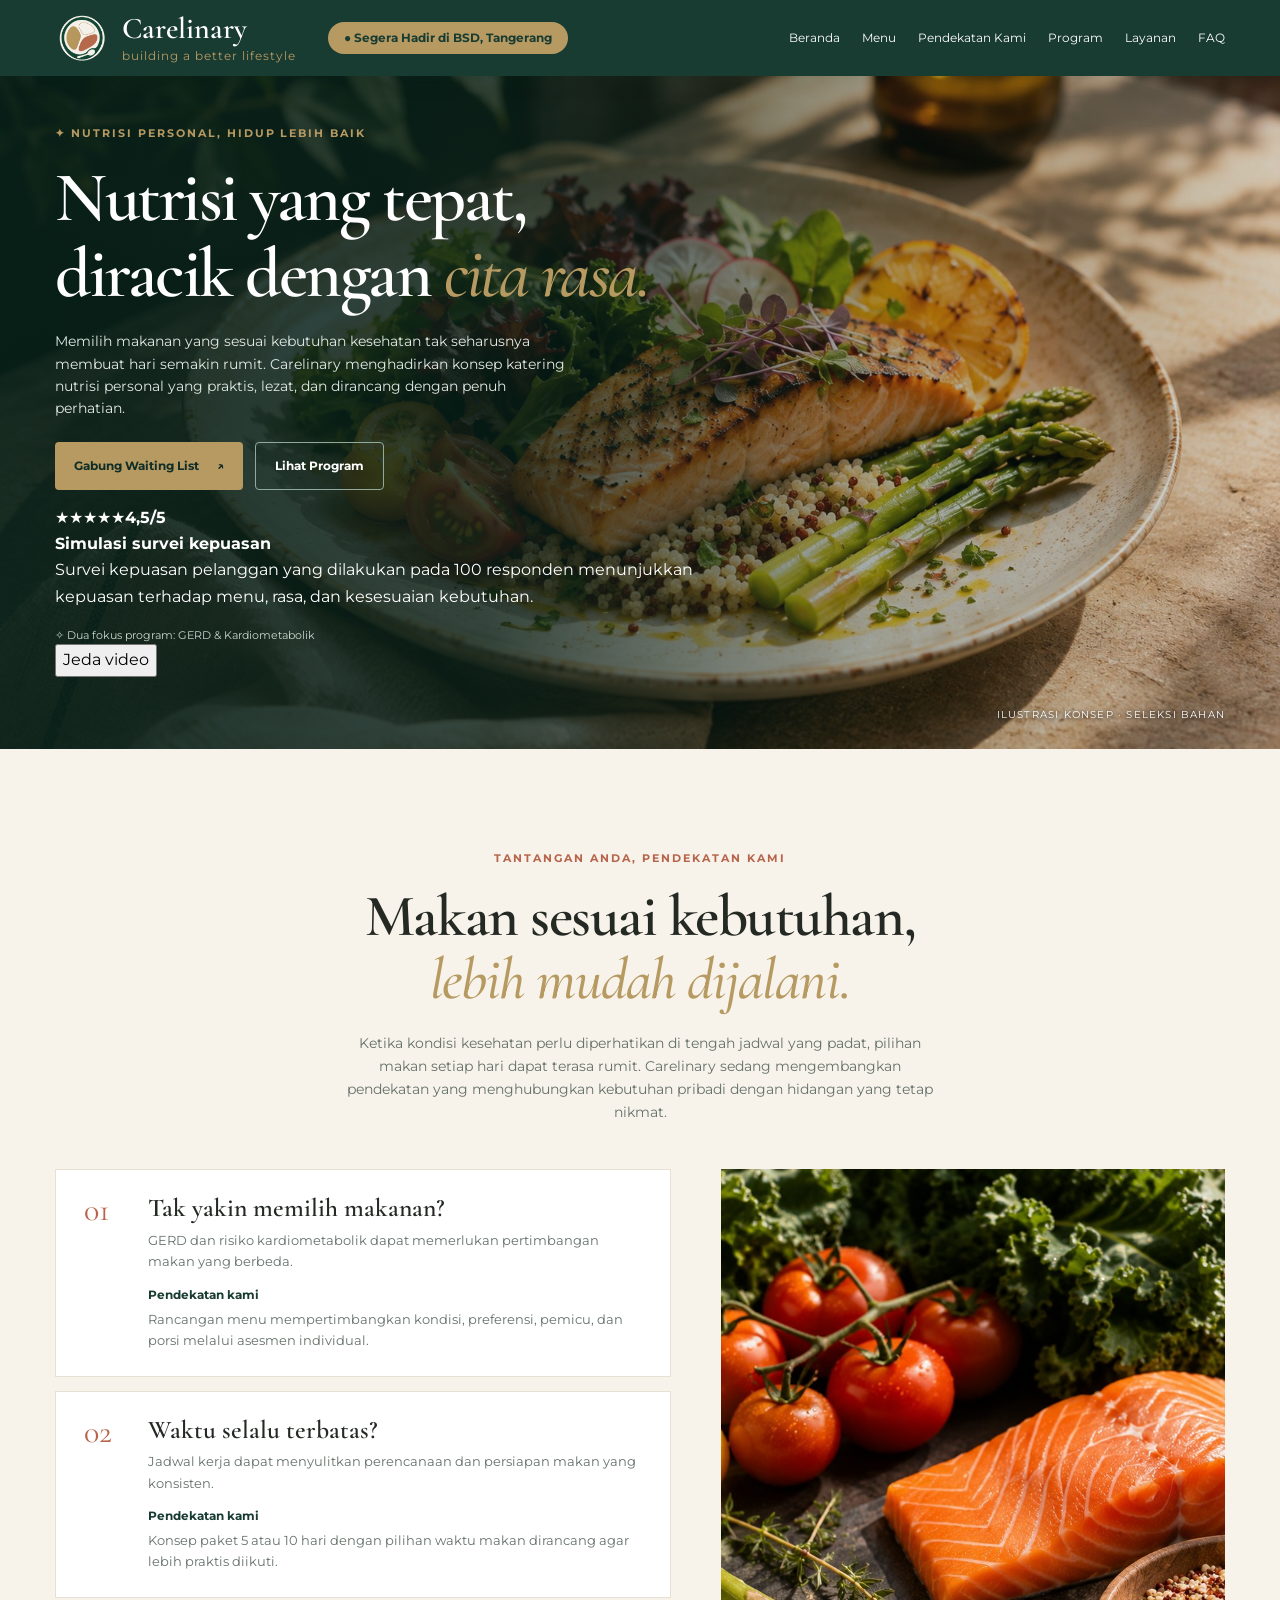
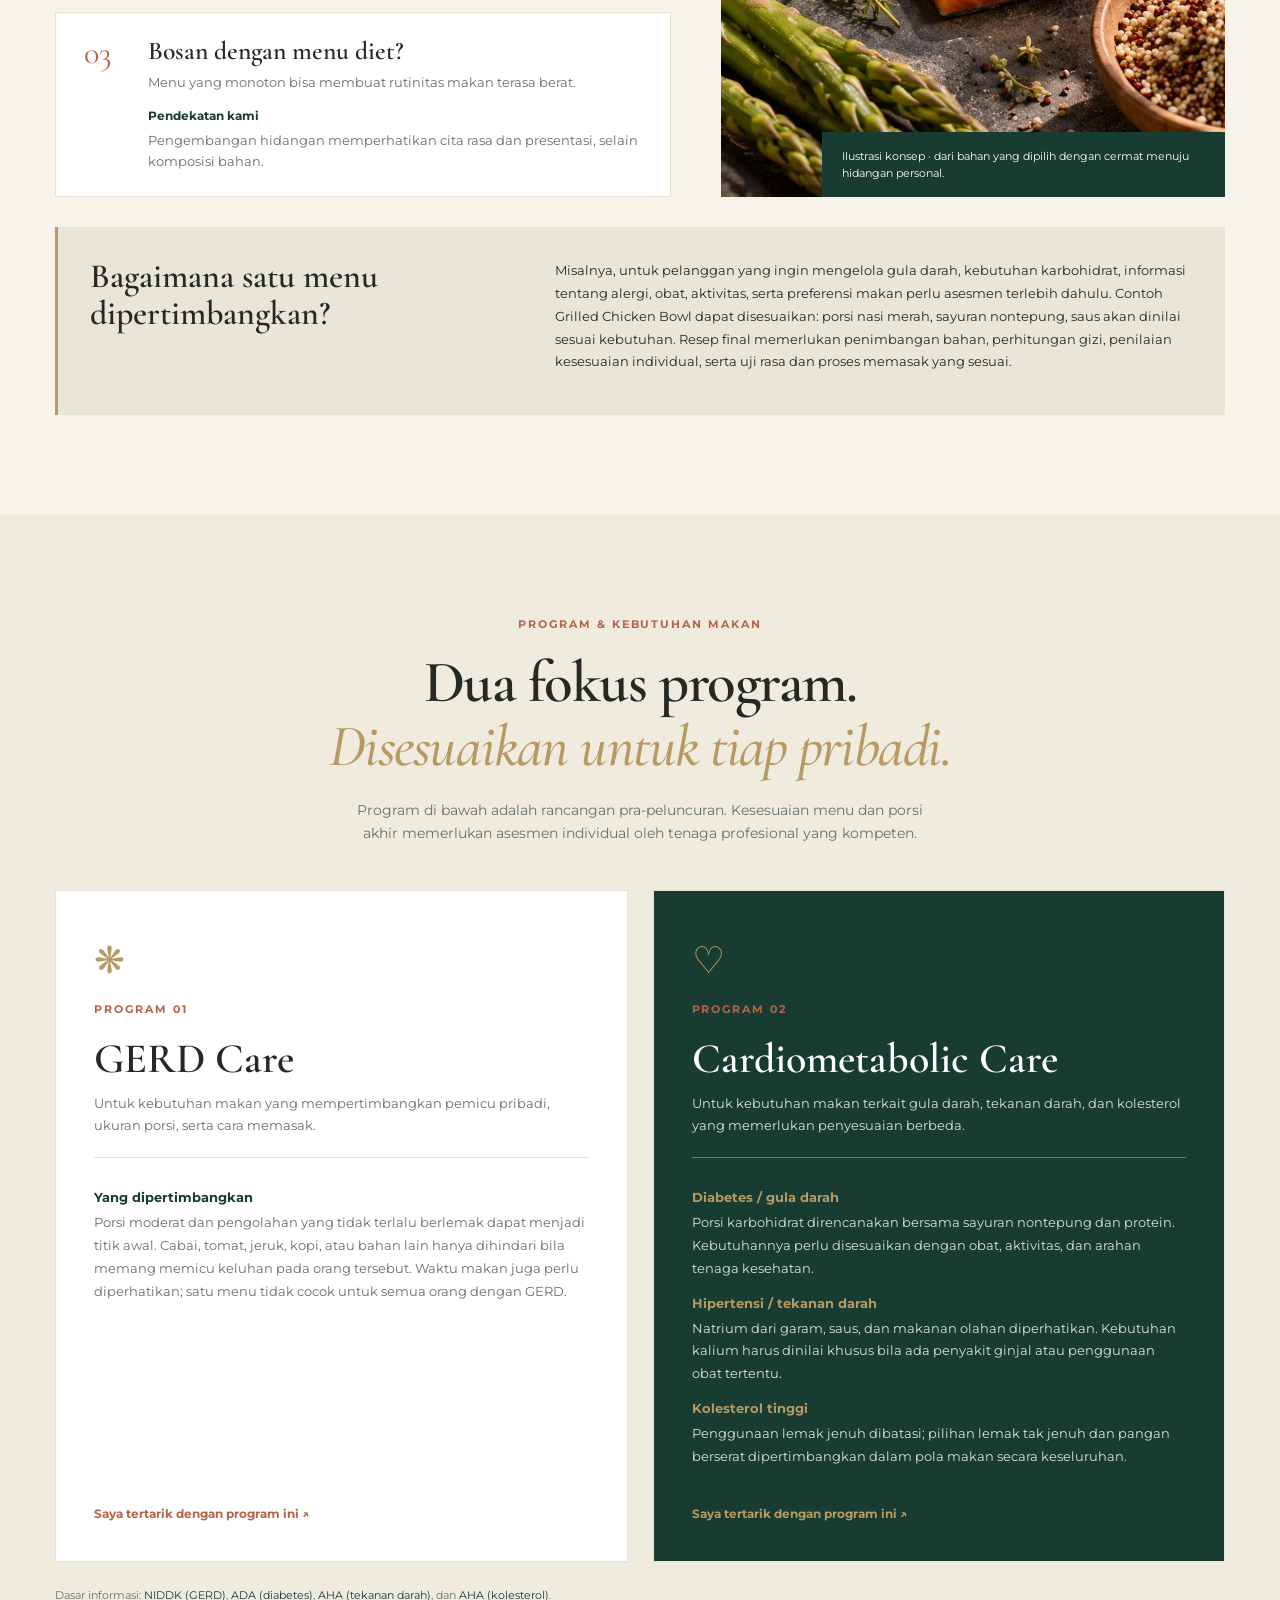
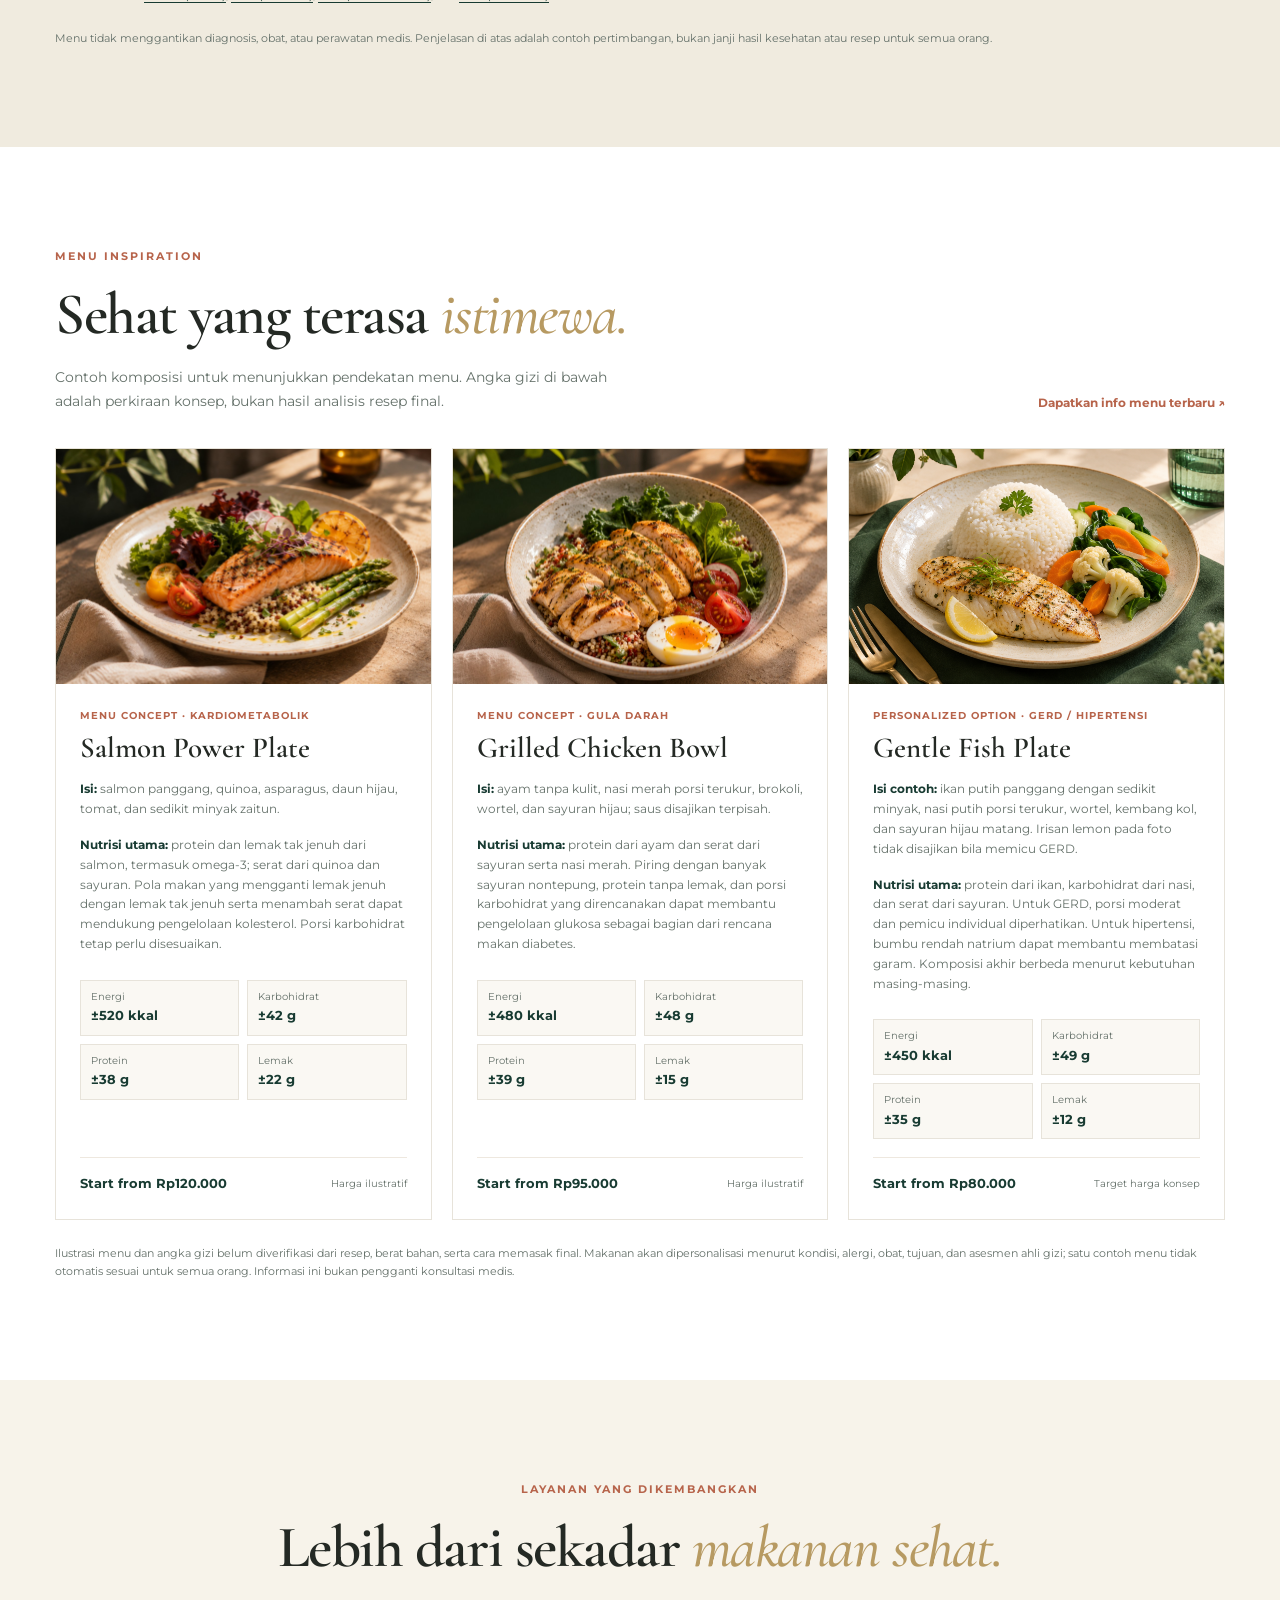
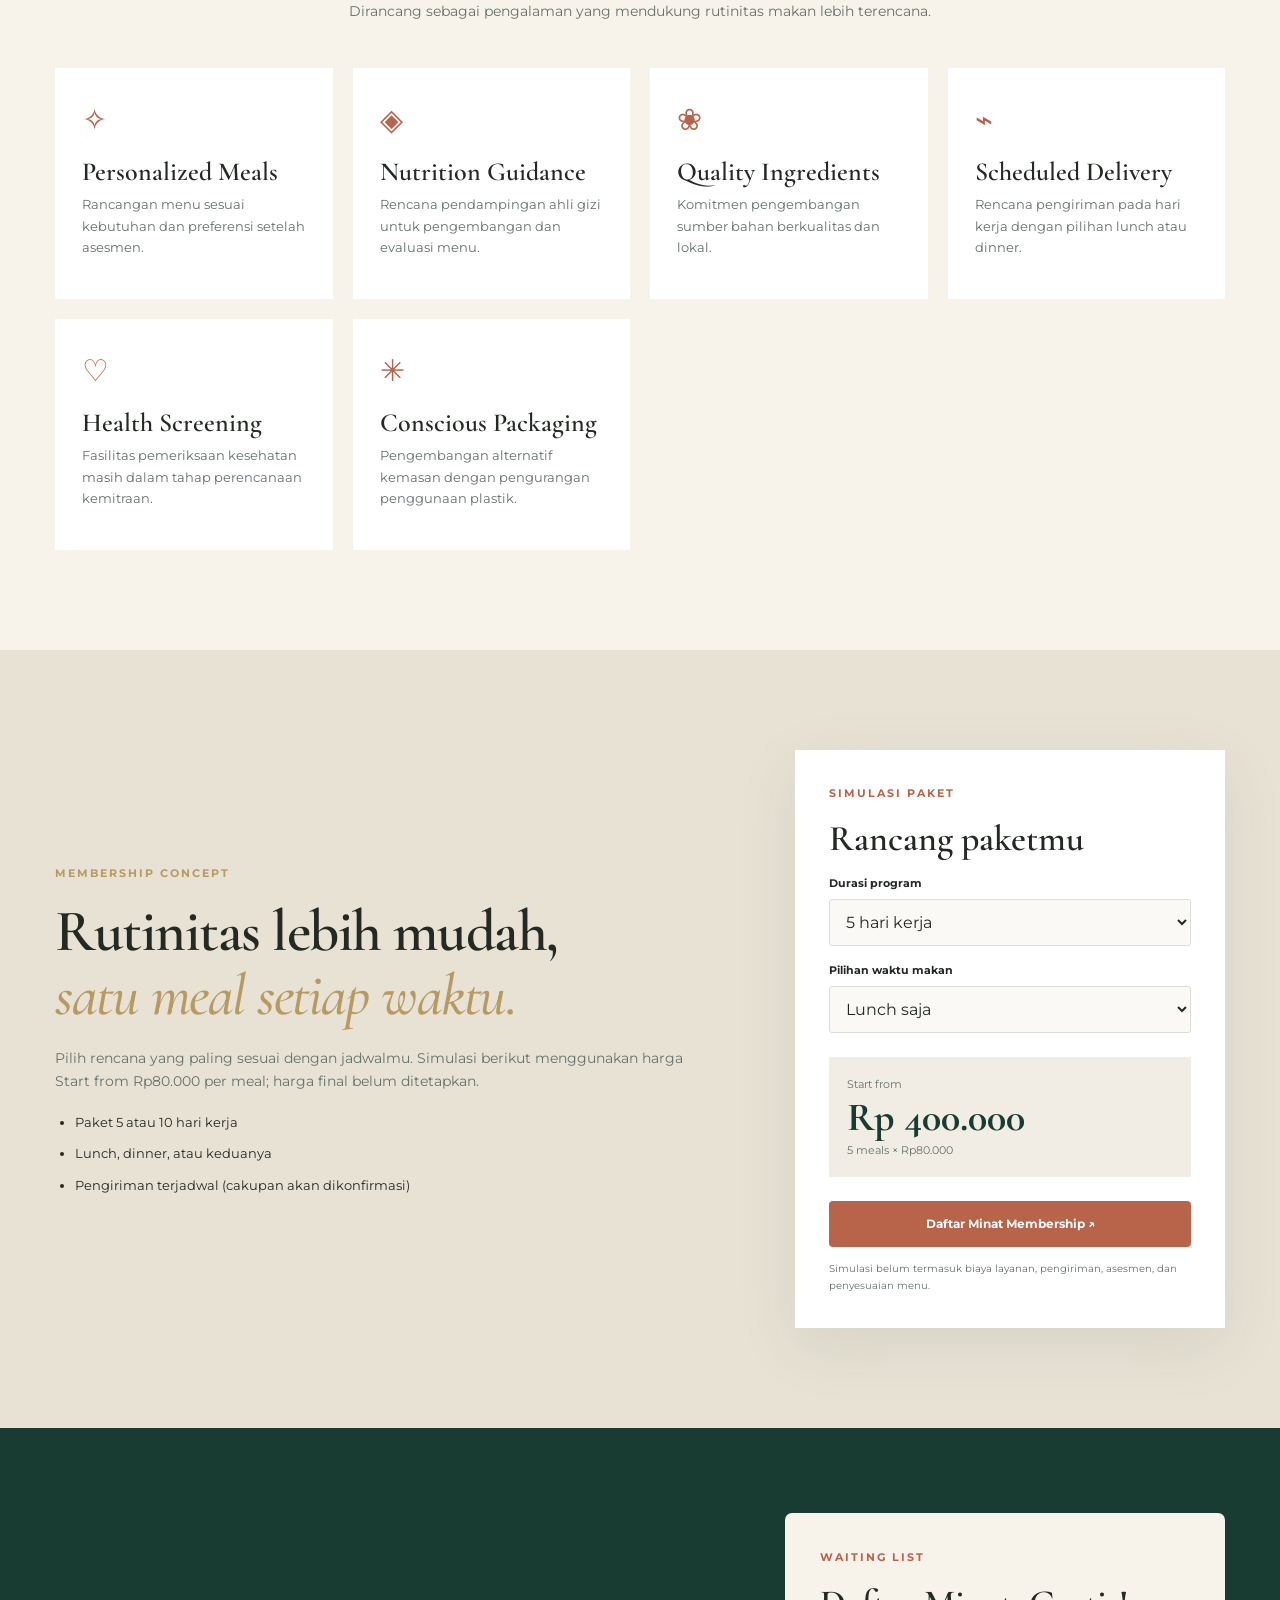
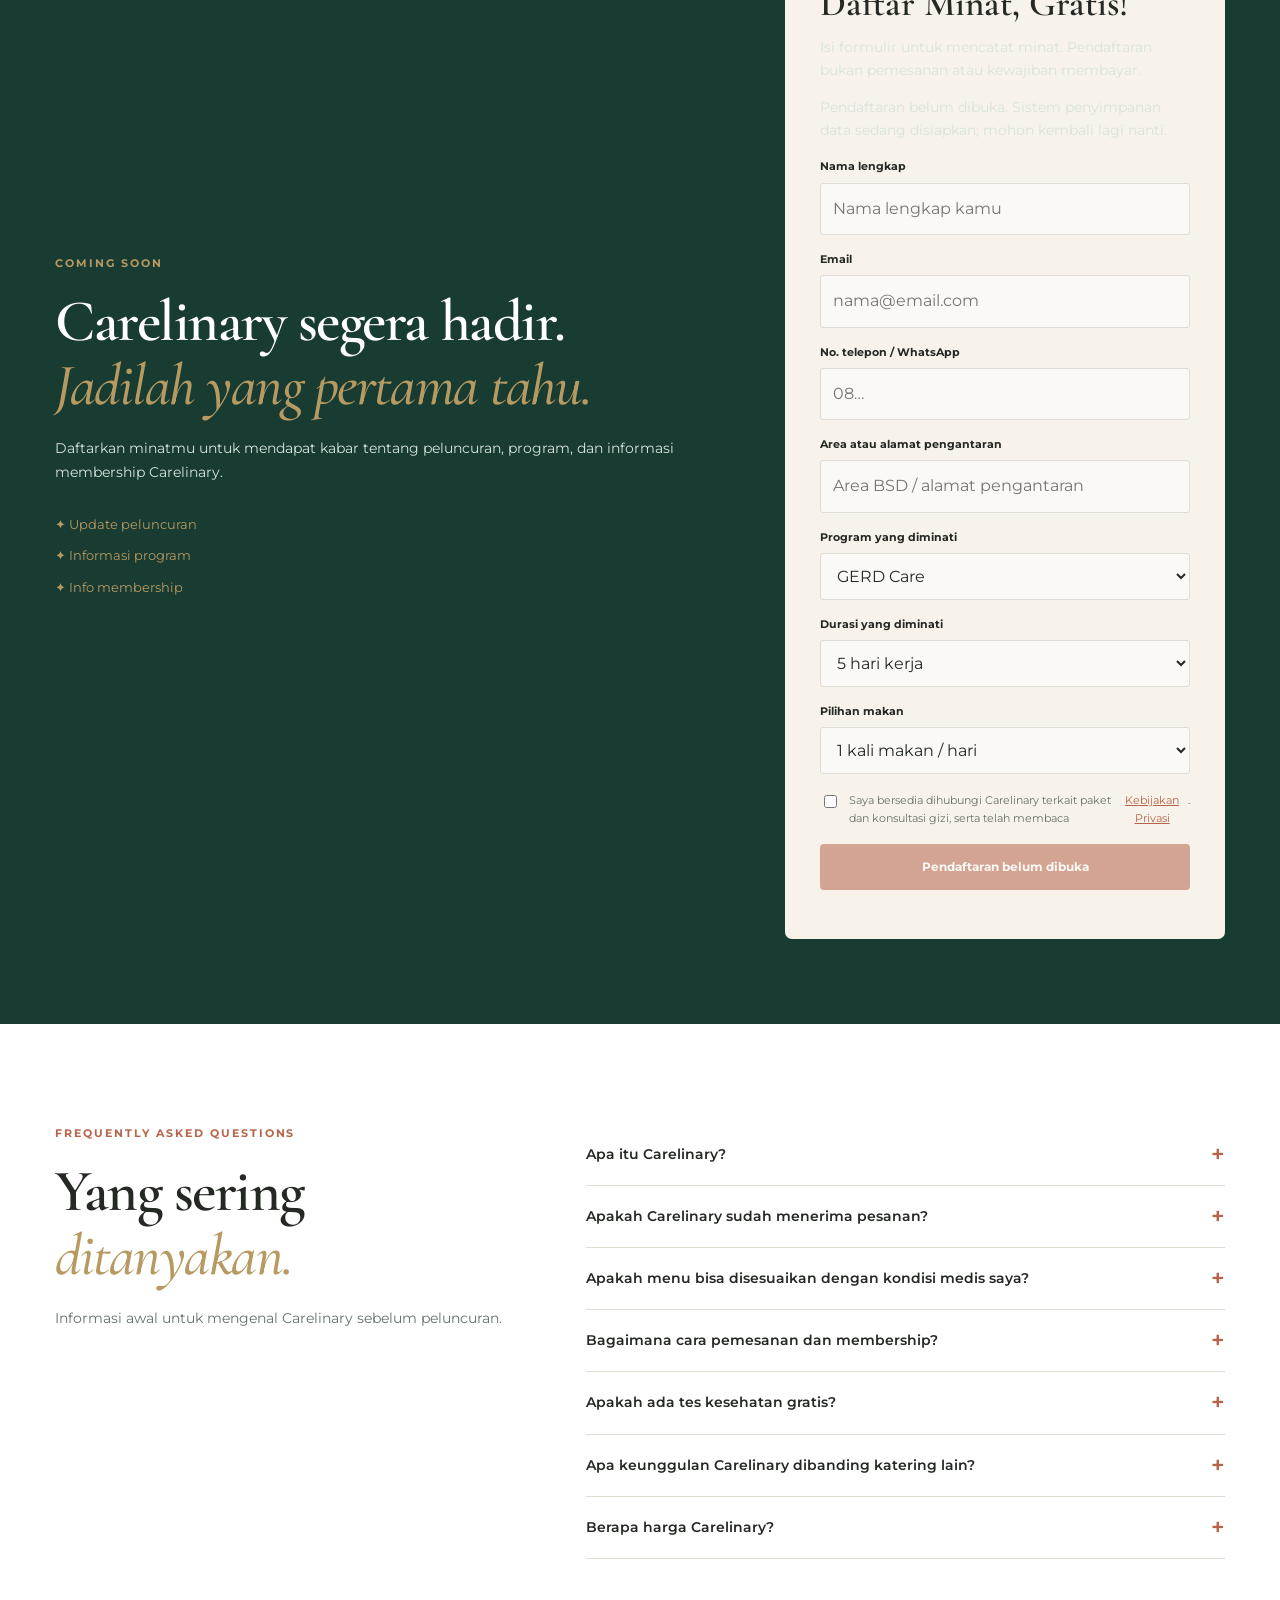
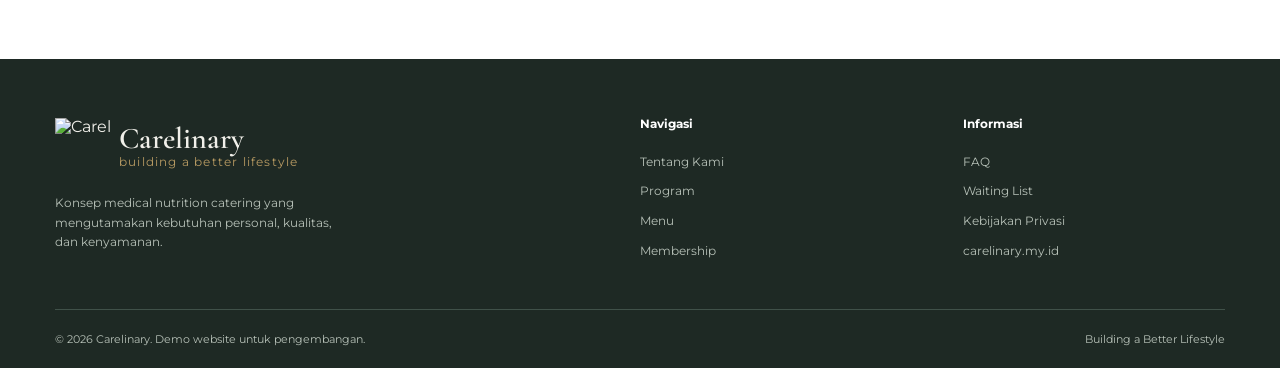
==== commit ea1d1adf: "Update index.html" ====
--- a/index.html
+++ b/index.html
@@ -1,54 +1,36 @@
 <!doctype html><html lang="id"><head><meta charset="utf-8"><meta name="viewport" content="width=device-width, initial-scale=1"><meta name="description" content="Carelinary — konsep katering nutrisi personal untuk kebutuhan GERD dan kesehatan kardiometabolik. Bergabung dalam waiting list kami."><title>Carelinary — Building a Better Lifestyle</title><link rel="preconnect" href="https://fonts.googleapis.com"><link rel="preconnect" href="https://fonts.gstatic.com" crossorigin><link href="https://fonts.googleapis.com/css2?family=Cormorant+Garamond:wght@400;500;600;700&family=Montserrat:wght@400;500;600;700&display=swap" rel="stylesheet"><link rel="icon" type="image/png" href="favicon.png"><link rel="stylesheet" href="styles.css"><link rel="stylesheet" href="enhancements.css"></head><body>
-<header class="site-header"><div class="container nav"><a class="brand" href="#beranda"><img src="assets/carelinary-logo.png" alt="Carelinary Logo" class="brand-logo"><span><strong>Carelinary</strong><small>building a better lifestyle</small></span></a><button class="mobile-toggle" aria-label="Buka menu" aria-expanded="false">☰</button><nav class="nav-links" aria-label="Navigasi utama"><a href="#beranda">Beranda</a><a href="#menu">Menu</a><a href="#tentang">Pendekatan Kami</a><a href="#program">Program</a><a href="#layanan">Layanan</a><a href="#faq">FAQ</a><a class="nav-cta" href="#waiting-list">Gabung Waiting List ↗</a></nav></div></header>
+<header class="site-header"><div class="container nav"><a class="brand" href="#beranda"><img src="assets/Carelinary-logo.png" alt="Carelinary Logo" class="brand-logo"><span><strong>Carelinary</strong><small>building a better lifestyle</small></span></a><button class="mobile-toggle" aria-label="Buka menu" aria-expanded="false">☰</button><nav class="nav-links" aria-label="Navigasi utama"><a href="#beranda">Beranda</a><a href="#menu">Menu</a><a href="#tentang">Pendekatan Kami</a><a href="#program">Program</a><a href="#layanan">Layanan</a><a href="#faq">FAQ</a><a class="nav-cta" href="#waiting-list">Gabung Waiting List ↗</a></nav></div></header>
 <main>
 <section id="beranda" class="hero cinematic-hero">
   <video id="hero-film" class="hero-film" autoplay muted playsinline preload="metadata" poster="assets/salmon-plate.jpg" aria-hidden="true"><source src="assets/scene-01-bahan-organik.mp4" type="video/mp4"></video>
   <div class="hero-shade"></div>
-  <div class="container hero-film-layout">
-    <div class="hero-content">
-      <span class="eyebrow gold">✦ NUTRISI PERSONAL, HIDUP LEBIH BAIK</span>
-      <h1>Nutrisi yang tepat,<br>diracik dengan <em>cita rasa.</em></h1>
-      <p>Katering nutrisi personal untuk kebutuhan GERD dan kardiometabolik, dirancang agar makan lebih mudah dan tetap nikmat.</p>
-      <div class="hero-usp"><strong>Konsep bahan organik pilihan dengan pengalaman bersantap ala fine dining.</strong></div>
-    </div>
-    <div class="wait-card hero-lead-card" id="waiting-list">
-      <span class="eyebrow">WAITING LIST · SEGERA HADIR</span>
-      <h2>Jadi yang pertama tahu.</h2>
-      <p>Daftarkan minat Anda untuk menerima kabar saat Carelinary siap. Belum ada pemesanan atau pembayaran.</p>
-      <p id="form-status" class="form-status" role="status" aria-live="polite">Memeriksa kesiapan pendaftaran…</p>
-      <form id="interest-form">
-        <label for="name">Nama</label><input id="name" name="name" type="text" maxlength="100" required autocomplete="name" placeholder="Nama Anda">
-        <label for="instagram_username">Username Instagram</label><input id="instagram_username" name="instagram_username" type="text" maxlength="30" required autocapitalize="none" autocomplete="off" spellcheck="false" placeholder="contoh: nama.anda" aria-describedby="instagram-help">
-        <small id="instagram-help" class="input-help">Tulis tanpa @. Kami hanya meminta dua data ini.</small>
-        <button id="submit-interest" class="btn btn-terracotta" type="submit" disabled>Pendaftaran belum dibuka</button>
-        <p id="form-feedback" class="form-feedback" role="status" aria-live="polite"></p>
-      </form>
-      <button type="button" class="privacy-below-form" data-open-privacy>Kebijakan Privasi ↗</button>
-      <div class="voucher-offer"><strong>100 pendaftar pertama dapat voucher makanan Rp100.000!</strong><small>Voucher berlaku saat layanan dibuka. Syarat penggunaan akan diumumkan sebelum pembagian.</small></div>
-    </div>
-    <small id="film-caption" class="film-caption">Ilustrasi konsep · Seleksi bahan</small>
-  </div>
+  <div class="container hero-film-layout"><div class="hero-content"><span class="eyebrow gold">✦ NUTRISI PERSONAL, HIDUP LEBIH BAIK</span><h1>Nutrisi yang tepat,<br>diracik dengan <em>cita rasa.</em></h1><p>Memilih makanan yang sesuai kebutuhan kesehatan tak seharusnya membuat hari semakin rumit. Carelinary menghadirkan konsep katering nutrisi personal yang praktis, lezat, dan dirancang dengan penuh perhatian.</p><div class="hero-actions"><a class="btn btn-gold" href="#waiting-list">Gabung Waiting List <span>↗</span></a><a class="btn btn-outline-light" href="#program">Lihat Program</a></div><div class="hero-proof"><div class="hero-proof-score"><span class="hero-stars" aria-hidden="true">★★★★★</span><strong>4,5<span>/5</span></strong></div><div class="hero-proof-copy"><b>Simulasi survei kepuasan</b><p>Survei kepuasan pelanggan yang dilakukan pada 100 responden menunjukkan kepuasan terhadap menu, rasa, dan kesesuaian kebutuhan.</p></div></div><div class="hero-note">✧ Dua fokus program: GERD & Kardiometabolik</div><button type="button" id="film-toggle" class="film-toggle" aria-label="Jeda video">Jeda video</button></div><small id="film-caption" class="film-caption">Ilustrasi konsep · Seleksi bahan</small></div>
 </section>
+<section class="trust-strip"><div class="container trust-grid"><span>✦ Menu sesuai kebutuhan</span><span>✦ Pendekatan nutrisi</span><span>✦ Kualitas rasa premium</span><span>✦ Praktis untuk rutinitas</span></div></section>
 <section class="section problem" id="tentang">
   <div class="container">
     <div class="section-intro">
       <span class="eyebrow">TANTANGAN ANDA, PENDEKATAN KAMI</span>
-      <h2>Kondisi kesehatanmu belum membaik?<br><em>Pilihan makanan sehari-hari bisa ikut berperan.</em></h2>
-      <p>Carelinary mengembangkan pendekatan makan yang mempertimbangkan kebutuhan pribadi, cita rasa, dan rutinitas Anda.</p>
+      <h2>Makan sesuai kebutuhan,<br><em>lebih mudah dijalani.</em></h2>
+      <p>Ketika kondisi kesehatan perlu diperhatikan di tengah jadwal yang padat, pilihan makan setiap hari dapat terasa rumit. Carelinary sedang mengembangkan pendekatan yang menghubungkan kebutuhan pribadi dengan hidangan yang tetap nikmat.</p>
     </div>
     <div class="challenge-grid">
       <div class="challenge-list">
-        <article class="challenge-pair"><span class="number">01</span><div><h3>Mulai dari kebutuhan Anda</h3><p>Pilihan menu direncanakan berdasarkan kondisi, pemicu makanan, alergi, dan preferensi masing-masing setelah asesmen.</p></div></article>
-        <article class="challenge-pair"><span class="number">02</span><div><h3>Nutrisi dan rasa berjalan bersama</h3><p>Konsep menu mempertimbangkan komposisi gizi sekaligus cara memasak dan penyajian yang menggugah selera.</p></div></article>
-        <article class="challenge-pair"><span class="number">03</span><div><h3>Lebih mudah dijalani setiap hari</h3><p>Rencana paket terjadwal dengan pilihan satu hingga tiga waktu makan membantu Anda membangun rutinitas yang praktis.</p></div></article>
+        <article class="challenge-pair"><span class="number">01</span><div><h3>Tak yakin memilih makanan?</h3><p>GERD dan risiko kardiometabolik dapat memerlukan pertimbangan makan yang berbeda.</p><strong>Pendekatan kami</strong><p>Rancangan menu mempertimbangkan kondisi, preferensi, pemicu, dan porsi melalui asesmen individual.</p></div></article>
+        <article class="challenge-pair"><span class="number">02</span><div><h3>Waktu selalu terbatas?</h3><p>Jadwal kerja dapat menyulitkan perencanaan dan persiapan makan yang konsisten.</p><strong>Pendekatan kami</strong><p>Konsep paket 5 atau 10 hari dengan pilihan waktu makan dirancang agar lebih praktis diikuti.</p></div></article>
+        <article class="challenge-pair"><span class="number">03</span><div><h3>Bosan dengan menu diet?</h3><p>Menu yang monoton bisa membuat rutinitas makan terasa berat.</p><strong>Pendekatan kami</strong><p>Pengembangan hidangan memperhatikan cita rasa dan presentasi, selain komposisi bahan.</p></div></article>
       </div>
       <figure class="challenge-visual"><img src="assets/ingredients.jpg" alt="Bahan segar untuk contoh pengembangan menu Carelinary" loading="lazy"><figcaption>Ilustrasi konsep · dari bahan yang dipilih dengan cermat menuju hidangan personal.</figcaption></figure>
+    </div>
+    <div class="assessment-example">
+      <div><h3>Bagaimana satu menu dipertimbangkan?</h3></div>
+      <div><p>Misalnya, untuk pelanggan yang ingin mengelola gula darah, kebutuhan karbohidrat, informasi tentang alergi, obat, aktivitas, serta preferensi makan perlu asesmen terlebih dahulu. Contoh Grilled Chicken Bowl dapat disesuaikan: porsi nasi merah, sayuran nontepung, saus akan dinilai sesuai kebutuhan. Resep final memerlukan penimbangan bahan, perhitungan gizi, penilaian kesesuaian individual, serta uji rasa dan proses memasak yang sesuai.</p></div>
     </div>
   </div>
 </section>
 <section class="section programs" id="program">
   <div class="container">
-    <div class="section-intro"><span class="eyebrow">PROGRAM &amp; KEBUTUHAN MAKAN</span><h2>Carelinary menghadirkan <em>2 fokus program.</em></h2></div>
+    <div class="section-intro"><span class="eyebrow">PROGRAM &amp; KEBUTUHAN MAKAN</span><h2>Dua fokus program.<br><em>Disesuaikan untuk tiap pribadi.</em></h2><p>Program di bawah adalah rancangan pra-peluncuran. Kesesuaian menu dan porsi akhir memerlukan asesmen individual oleh tenaga profesional yang kompeten.</p></div>
     <div class="program-grid">
       <article class="program-card"><div class="program-icon">❋</div><span class="eyebrow">PROGRAM 01</span><h3>GERD Care</h3><p>Untuk kebutuhan makan yang mempertimbangkan pemicu pribadi, ukuran porsi, serta cara memasak.</p><div class="program-detail"><h4>Yang dipertimbangkan</h4><p>Porsi moderat dan pengolahan yang tidak terlalu berlemak dapat menjadi titik awal. Cabai, tomat, jeruk, kopi, atau bahan lain hanya dihindari bila memang memicu keluhan pada orang tersebut. Waktu makan juga perlu diperhatikan; satu menu tidak cocok untuk semua orang dengan GERD.</p></div><a href="#waiting-list">Saya tertarik dengan program ini ↗</a></article>
       <article class="program-card accent"><div class="program-icon">♡</div><span class="eyebrow">PROGRAM 02</span><h3>Cardiometabolic Care</h3><p>Untuk kebutuhan makan terkait gula darah, tekanan darah, dan kolesterol yang memerlukan penyesuaian berbeda.</p><div class="program-detail"><h4>Diabetes / gula darah</h4><p>Porsi karbohidrat direncanakan bersama sayuran nontepung dan protein. Kebutuhannya perlu disesuaikan dengan obat, aktivitas, dan arahan tenaga kesehatan.</p><h4>Hipertensi / tekanan darah</h4><p>Natrium dari garam, saus, dan makanan olahan diperhatikan. Kebutuhan kalium harus dinilai khusus bila ada penyakit ginjal atau penggunaan obat tertentu.</p><h4>Kolesterol tinggi</h4><p>Penggunaan lemak jenuh dibatasi; pilihan lemak tak jenuh dan pangan berserat dipertimbangkan dalam pola makan secara keseluruhan.</p></div><a href="#waiting-list">Saya tertarik dengan program ini ↗</a></article>
@@ -57,20 +39,15 @@
     <p class="disclaimer">Menu tidak menggantikan diagnosis, obat, atau perawatan medis. Penjelasan di atas adalah contoh pertimbangan, bukan janji hasil kesehatan atau resep untuk semua orang.</p>
   </div>
 </section>
-<section id="menu" class="section menu-section"><div class="container"><div class="section-head"><div><span class="eyebrow">MENU INSPIRATION</span><h2>What we've created for you.</h2><p>Disesuaikan untuk Anda.</p></div><a class="text-link" href="#waiting-list">Dapatkan info menu terbaru ↗</a></div><div class="menu-grid">
-  <article class="menu-card"><img src="assets/salmon-plate.jpg" alt="Salmon panggang dengan quinoa dan sayuran" loading="lazy"><div class="menu-copy"><span>MENU CONCEPT · KARDIOMETABOLIK</span><h3>Salmon Power Plate</h3><p class="menu-teaser">Salmon panggang dengan quinoa dan sayuran segar.</p><details class="menu-details"><summary>Pengen tahu lebih lanjut menu ini?</summary><div class="menu-details-content"><p><strong>Komposisi:</strong> salmon panggang, quinoa, asparagus, daun hijau, tomat, dan sedikit minyak zaitun.</p><p><strong>Mengapa dipilih:</strong> salmon menyediakan protein dan lemak tak jenuh termasuk omega-3; quinoa dan sayuran menyumbang serat. Penggantian lemak jenuh dengan lemak tak jenuh dan peningkatan serat dapat mendukung pengelolaan kolesterol sebagai bagian dari pola makan keseluruhan. Porsi karbohidrat tetap disesuaikan.</p><dl class="macro-grid"><div><dt>Energi</dt><dd>±520 kkal</dd></div><div><dt>Karbohidrat</dt><dd>±42 g</dd></div><div><dt>Protein</dt><dd>±38 g</dd></div><div><dt>Lemak</dt><dd>±22 g</dd></div></dl></div></details><div class="menu-price"><strong>Start from Rp120.000</strong><small>Harga ilustratif</small></div></div></article>
-  <article class="menu-card"><img src="assets/chicken-bowl.jpg" alt="Ayam panggang dengan biji-bijian dan sayuran" loading="lazy"><div class="menu-copy"><span>MENU CONCEPT · GULA DARAH</span><h3>Grilled Chicken Bowl</h3><p class="menu-teaser">Ayam panggang, nasi merah terukur, dan sayuran.</p><details class="menu-details"><summary>Pengen tahu lebih lanjut menu ini?</summary><div class="menu-details-content"><p><strong>Komposisi:</strong> ayam tanpa kulit, nasi merah porsi terukur, brokoli, wortel, dan sayuran hijau; saus disajikan terpisah.</p><p><strong>Mengapa dipilih:</strong> ayam menyediakan protein, sementara sayuran dan nasi merah menyumbang serat. Sayuran nontepung, protein tanpa lemak, dan porsi karbohidrat yang direncanakan dapat membantu pengelolaan glukosa sebagai bagian dari rencana makan diabetes individual.</p><dl class="macro-grid"><div><dt>Energi</dt><dd>±480 kkal</dd></div><div><dt>Karbohidrat</dt><dd>±48 g</dd></div><div><dt>Protein</dt><dd>±39 g</dd></div><div><dt>Lemak</dt><dd>±15 g</dd></div></dl></div></details><div class="menu-price"><strong>Start from Rp95.000</strong><small>Harga ilustratif</small></div></div></article>
-  <article class="menu-card"><img src="assets/gentle-fish-plate.png" alt="Ikan putih dengan nasi dan sayuran matang" loading="lazy"><div class="menu-copy"><span>PERSONALIZED OPTION · GERD / HIPERTENSI</span><h3>Gentle Fish Plate</h3><p class="menu-teaser">Ikan putih panggang dengan nasi dan sayuran matang.</p><details class="menu-details"><summary>Pengen tahu lebih lanjut menu ini?</summary><div class="menu-details-content"><p><strong>Komposisi contoh:</strong> ikan putih panggang dengan sedikit minyak, nasi putih porsi terukur, wortel, kembang kol, dan sayuran hijau matang. Irisan lemon pada foto tidak disajikan bila memicu GERD.</p><p><strong>Mengapa dipilih:</strong> ikan menyediakan protein, nasi menyediakan karbohidrat, dan sayuran menyumbang serat. Untuk GERD, porsi moderat dan pemicu individual diperhatikan. Untuk hipertensi, bumbu rendah natrium dapat membantu membatasi garam. Komposisi akhir mengikuti kebutuhan masing-masing.</p><dl class="macro-grid"><div><dt>Energi</dt><dd>±450 kkal</dd></div><div><dt>Karbohidrat</dt><dd>±49 g</dd></div><div><dt>Protein</dt><dd>±35 g</dd></div><div><dt>Lemak</dt><dd>±12 g</dd></div></dl></div></details><div class="menu-price"><strong>Start from Rp80.000</strong><small>Target harga konsep</small></div></div></article>
+<section id="menu" class="section menu-section"><div class="container"><div class="section-head"><div><span class="eyebrow">MENU INSPIRATION</span><h2>Sehat yang terasa <em>istimewa.</em></h2><p>Contoh komposisi untuk menunjukkan pendekatan menu. Angka gizi di bawah adalah perkiraan konsep, bukan hasil analisis resep final.</p></div><a class="text-link" href="#waiting-list">Dapatkan info menu terbaru ↗</a></div><div class="menu-grid">
+  <article class="menu-card"><img src="assets/salmon-plate.jpg" alt="Salmon panggang dengan quinoa dan sayuran" loading="lazy"><div class="menu-copy"><span>MENU CONCEPT · KARDIOMETABOLIK</span><h3>Salmon Power Plate</h3><p><strong>Isi:</strong> salmon panggang, quinoa, asparagus, daun hijau, tomat, dan sedikit minyak zaitun.</p><p><strong>Nutrisi utama:</strong> protein dan lemak tak jenuh dari salmon, termasuk omega-3; serat dari quinoa dan sayuran. Pola makan yang mengganti lemak jenuh dengan lemak tak jenuh serta menambah serat dapat mendukung pengelolaan kolesterol. Porsi karbohidrat tetap perlu disesuaikan.</p><dl class="macro-grid"><div><dt>Energi</dt><dd>±520 kkal</dd></div><div><dt>Karbohidrat</dt><dd>±42 g</dd></div><div><dt>Protein</dt><dd>±38 g</dd></div><div><dt>Lemak</dt><dd>±22 g</dd></div></dl><div><strong>Start from Rp120.000</strong><small>Harga ilustratif</small></div></div></article>
+  <article class="menu-card"><img src="assets/chicken-bowl.jpg" alt="Ayam panggang dengan biji-bijian dan sayuran" loading="lazy"><div class="menu-copy"><span>MENU CONCEPT · GULA DARAH</span><h3>Grilled Chicken Bowl</h3><p><strong>Isi:</strong> ayam tanpa kulit, nasi merah porsi terukur, brokoli, wortel, dan sayuran hijau; saus disajikan terpisah.</p><p><strong>Nutrisi utama:</strong> protein dari ayam dan serat dari sayuran serta nasi merah. Piring dengan banyak sayuran nontepung, protein tanpa lemak, dan porsi karbohidrat yang direncanakan dapat membantu pengelolaan glukosa sebagai bagian dari rencana makan diabetes.</p><dl class="macro-grid"><div><dt>Energi</dt><dd>±480 kkal</dd></div><div><dt>Karbohidrat</dt><dd>±48 g</dd></div><div><dt>Protein</dt><dd>±39 g</dd></div><div><dt>Lemak</dt><dd>±15 g</dd></div></dl><div><strong>Start from Rp95.000</strong><small>Harga ilustratif</small></div></div></article>
+  <article class="menu-card"><img src="assets/gentle-fish-plate.png" alt="Ikan putih dengan nasi dan sayuran matang" loading="lazy"><div class="menu-copy"><span>PERSONALIZED OPTION · GERD / HIPERTENSI</span><h3>Gentle Fish Plate</h3><p><strong>Isi contoh:</strong> ikan putih panggang dengan sedikit minyak, nasi putih porsi terukur, wortel, kembang kol, dan sayuran hijau matang. Irisan lemon pada foto tidak disajikan bila memicu GERD.</p><p><strong>Nutrisi utama:</strong> protein dari ikan, karbohidrat dari nasi, dan serat dari sayuran. Untuk GERD, porsi moderat dan pemicu individual diperhatikan. Untuk hipertensi, bumbu rendah natrium dapat membantu membatasi garam. Komposisi akhir berbeda menurut kebutuhan masing-masing.</p><dl class="macro-grid"><div><dt>Energi</dt><dd>±450 kkal</dd></div><div><dt>Karbohidrat</dt><dd>±49 g</dd></div><div><dt>Protein</dt><dd>±35 g</dd></div><div><dt>Lemak</dt><dd>±12 g</dd></div></dl><div><strong>Start from Rp80.000</strong><small>Target harga konsep</small></div></div></article>
 </div><p class="disclaimer">Ilustrasi menu dan angka gizi belum diverifikasi dari resep, berat bahan, serta cara memasak final. Makanan akan dipersonalisasi menurut kondisi, alergi, obat, tujuan, dan asesmen ahli gizi; satu contoh menu tidak otomatis sesuai untuk semua orang. Informasi ini bukan pengganti konsultasi medis.</p></div></section>
-<section class="section services" id="layanan"><div class="container"><div class="section-intro"><span class="eyebrow">THE CARELINARY DIFFERENCE</span><h2>Why Carelinary?</h2><p>Empat prinsip di balik pengalaman makan yang sedang kami rancang.</p></div><div class="service-grid"><article><span class="service-symbol">✧</span><h3>Profil pribadi</h3><p>Menu direncanakan setelah kebutuhan, alergi, pemicu, dan preferensi Anda dipahami.</p></article><article><span class="service-symbol">◈</span><h3>Gizi bertemu cita rasa</h3><p>Konsep evaluasi menu mempertemukan pertimbangan ahli gizi dengan keterampilan chef.</p></article><article><span class="service-symbol">❀</span><h3>Bahan pilihan</h3><p>Kami merencanakan bahan berkualitas, termasuk opsi organik dari pemasok yang dapat diverifikasi.</p></article><article><span class="service-symbol">✳</span><h3>Kemasan lebih bijak</h3><p>Alternatif kemasan sedang dirancang untuk mengurangi penggunaan plastik sekali pakai.</p></article></div></div></section>
-<section class="section membership" id="membership"><div class="container membership-grid"><div><span class="eyebrow gold">MEMBERSHIP CONCEPT</span><h2>Rutinitas lebih mudah,<br><em>hingga tiga waktu makan.</em></h2><p>Pilih rencana yang paling sesuai dengan jadwalmu. Simulasi berikut menggunakan harga Start from Rp80.000 per meal; harga final belum ditetapkan.</p><ul class="check-list"><li>Paket 5 atau 10 hari kerja</li><li>Breakfast, lunch, dan dinner: pilih 1, 2, atau 3 kali makan per hari</li><li>Pengiriman terjadwal (cakupan akan dikonfirmasi)</li></ul></div><div class="calculator"><span class="eyebrow">SIMULASI PAKET</span><h3>Rancang paketmu</h3><label for="days">Durasi program</label><select id="days"><option value="5">5 hari kerja</option><option value="10">10 hari kerja</option></select><label for="slots">Pilihan waktu makan</label><select id="slots"><option value="1">Breakfast saja</option><option value="1">Lunch saja</option><option value="1">Dinner saja</option><option value="2">Breakfast + Lunch</option><option value="2">Breakfast + Dinner</option><option value="2">Lunch + Dinner</option><option value="3">Breakfast + Lunch + Dinner</option></select><div class="calc-total"><span>Start from </span><strong id="total">Rp400.000</strong><small id="meal-count">5 meals × Rp80.000</small></div><a class="btn btn-terracotta" href="#waiting-list">Daftar Minat Membership ↗</a><small class="fine-print">Simulasi belum termasuk biaya layanan, pengiriman, asesmen, dan penyesuaian menu.</small></div></div></section>
-<section class="waiting waiting-reminder" id="prelaunch"><div class="container waiting-grid"><div><span class="eyebrow gold">COMING SOON</span><h2>Carelinary segera hadir.<br><em>Jadilah yang pertama tahu.</em></h2><p>Waiting list sudah tersedia di bagian atas halaman. Pendaftaran minat tidak berarti memesan atau membayar.</p></div><div><a class="btn btn-gold" href="#waiting-list">Gabung Waiting List ↗</a></div></div></section>
-<section class="section faq" id="faq"><div class="container faq-grid"><div><span class="eyebrow">FREQUENTLY ASKED QUESTIONS</span><h2>Informasi yang mungkin <em>Anda butuhkan.</em></h2><p>Jawaban singkat sebelum Carelinary dibuka.</p></div><div class="faq-items">
-<details><summary>Apa itu Carelinary?</summary><p>Carelinary adalah konsep katering nutrisi personal yang menggabungkan perhatian pada kebutuhan makan individu dengan pengalaman rasa premium. Fokus awalnya adalah GERD dan kesehatan kardiometabolik.</p></details>
-<details><summary>Kapan Carelinary dibuka?</summary><p>Tanggal pembukaan belum ditetapkan. Daftarkan nama dan username Instagram Anda di waiting list untuk menerima kabar saat informasi peluncuran tersedia.</p></details>
-<details><summary>Kapan dihubungi ketika sudah mendaftar?</summary><p>Kami akan menghubungi pendaftar melalui Instagram saat ada informasi pembukaan dan program. Belum ada jadwal kontak yang dapat dijanjikan.</p></details>
-<details><summary>Saya memiliki alergi, apakah aman untuk mengonsumsi menu Carelinary?</summary><p>Informasikan alergi Anda sebelum memesan saat layanan dibuka. Kesesuaian bahan dan risiko kontak silang perlu dinilai secara individual; kami belum dapat menjamin setiap menu aman untuk semua alergi.</p></details>
-<details><summary>Bagaimana cara pemesanan dan membership?</summary><p>Rencana paket mencakup 5 atau 10 hari kerja dengan pilihan breakfast, lunch, dan dinner hingga tiga kali makan per hari. Cara pemesanan dan ketersediaan paket akan diumumkan saat layanan dibuka.</p></details>
-<details><summary>Berapa harga Carelinary?</summary><p>Simulasi paket dimulai dari Rp80.000 per meal. Harga akhir akan mengikuti pilihan menu, jumlah makan, penyesuaian nutrisi, dan cakupan pengiriman ketika layanan dibuka.</p></details>
-</div></div></section>
-</main><footer><div class="container footer-grid"><div><a class="brand" href="#beranda"><img src="assets/carelinary-logo.png" alt="Carelinary Logo" class="brand-logo"><span><strong>Carelinary</strong><small>building a better lifestyle</small></span></a><p>Konsep medical nutrition catering yang mengutamakan kebutuhan personal, kualitas, dan kenyamanan.</p></div><div><strong>Navigasi</strong><a href="#tentang">Tentang Kami</a><a href="#program">Program</a><a href="#menu">Menu</a><a href="#membership">Membership</a></div><div><strong>Informasi</strong><a href="#faq">FAQ</a><a href="#waiting-list">Waiting List</a><button type="button" class="footer-policy" data-open-privacy>Kebijakan Privasi</button><span>carelinary.my.id</span></div></div><div class="container footer-bottom"><span>© <span id="year"></span> Carelinary.</span><span>Building a Better Lifestyle</span></div></footer><dialog id="privacy-dialog" class="site-dialog" aria-labelledby="privacy-title"><div class="dialog-inner"><button type="button" class="dialog-close" data-close-dialog aria-label="Tutup">×</button><h2 id="privacy-title">Kebijakan Privasi</h2><p>Formulir waiting list hanya meminta nama dan username Instagram. Data digunakan untuk mencatat minat dan, bila memungkinkan, menghubungi Anda melalui Instagram tentang kabar Carelinary. Data disimpan di Google Sheet privat melalui Vercel dan Google Apps Script. Kami tidak menjual data Anda.</p><p>Anda dapat meminta akses, perbaikan, berhenti dihubungi, atau penghapusan melalui <a href="mailto:carelinaryfoodcatering@gmail.com">carelinaryfoodcatering@gmail.com</a>. Jangan kirim diagnosis atau hasil pemeriksaan melalui formulir ini.</p><p><a href="privacy.html">Baca kebijakan lengkap ↗</a></p></div></dialog><dialog id="thankyou-dialog" class="site-dialog" aria-labelledby="thankyou-title"><div class="dialog-inner"><button type="button" class="dialog-close" data-close-dialog aria-label="Tutup">×</button><h2 id="thankyou-title">Terima kasih!</h2><p>Minat Anda telah tercatat. Carelinary segera hadir; kami akan mengabarkan perkembangannya melalui Instagram bila memungkinkan. Belum ada pemesanan atau pembayaran.</p><button type="button" class="btn btn-terracotta" data-close-dialog>Tutup</button></div></dialog><script src="script.js"></script></body></html>
+<section class="section services" id="layanan"><div class="container"><div class="section-intro"><span class="eyebrow">LAYANAN YANG DIKEMBANGKAN</span><h2>Lebih dari sekadar <em>makanan sehat.</em></h2><p>Dirancang sebagai pengalaman yang mendukung rutinitas makan lebih terencana.</p></div><div class="service-grid"><article><span class="service-symbol">✧</span><h3>Personalized Meals</h3><p>Rancangan menu sesuai kebutuhan dan preferensi setelah asesmen.</p></article><article><span class="service-symbol">◈</span><h3>Nutrition Guidance</h3><p>Rencana pendampingan ahli gizi untuk pengembangan dan evaluasi menu.</p></article><article><span class="service-symbol">❀</span><h3>Quality Ingredients</h3><p>Komitmen pengembangan sumber bahan berkualitas dan lokal.</p></article><article><span class="service-symbol">⌁</span><h3>Scheduled Delivery</h3><p>Rencana pengiriman pada hari kerja dengan pilihan lunch atau dinner.</p></article><article><span class="service-symbol">♡</span><h3>Health Screening</h3><p>Fasilitas pemeriksaan kesehatan masih dalam tahap perencanaan kemitraan.</p></article><article><span class="service-symbol">✳</span><h3>Conscious Packaging</h3><p>Pengembangan alternatif kemasan dengan pengurangan penggunaan plastik.</p></article></div></div></section>
+<section class="section membership" id="membership"><div class="container membership-grid"><div><span class="eyebrow gold">MEMBERSHIP CONCEPT</span><h2>Rutinitas lebih mudah,<br><em>satu meal setiap waktu.</em></h2><p>Pilih rencana yang paling sesuai dengan jadwalmu. Simulasi berikut menggunakan harga Start from Rp80.000 per meal; harga final belum ditetapkan.</p><ul class="check-list"><li>Paket 5 atau 10 hari kerja</li><li>Lunch, dinner, atau keduanya</li><li>Pengiriman terjadwal (cakupan akan dikonfirmasi)</li></ul></div><div class="calculator"><span class="eyebrow">SIMULASI PAKET</span><h3>Rancang paketmu</h3><label for="days">Durasi program</label><select id="days"><option value="5">5 hari kerja</option><option value="10">10 hari kerja</option></select><label for="slots">Pilihan waktu makan</label><select id="slots"><option value="1">Lunch saja</option><option value="1">Dinner saja</option><option value="2">Lunch + Dinner</option></select><div class="calc-total"><span>Start from </span><strong id="total">Rp400.000</strong><small id="meal-count">5 meals × Rp80.000</small></div><a class="btn btn-terracotta" href="#waiting-list">Daftar Minat Membership ↗</a><small class="fine-print">Simulasi belum termasuk biaya layanan, pengiriman, asesmen, dan penyesuaian menu.</small></div></div></section>
+<section class="waiting" id="waiting-list"><div class="container waiting-grid"><div><span class="eyebrow gold">COMING SOON</span><h2>Carelinary segera hadir.<br><em>Jadilah yang pertama tahu.</em></h2><p>Daftarkan minatmu untuk mendapat kabar tentang peluncuran, program, dan informasi membership Carelinary.</p><div class="waiting-perks"><span>✦ Update peluncuran</span><span>✦ Informasi program</span><span>✦ Info membership</span></div></div><div class="wait-card"><span class="eyebrow">WAITING LIST</span><h3>Daftar Minat, Gratis!</h3><p>Isi formulir untuk mencatat minat. Pendaftaran bukan pemesanan atau kewajiban membayar.</p><p id="form-status" class="form-status" role="status">Memeriksa kesiapan pendaftaran…</p><form id="interest-form"><label for="name">Nama lengkap</label><input id="name" name="name" placeholder="Nama lengkap kamu" required autocomplete="name"><label for="contact">Email</label><input id="contact" name="email" type="email" placeholder="nama@email.com" required autocomplete="email"><label for="phone">No. telepon / WhatsApp</label><input id="phone" name="phone" type="tel" autocomplete="tel" required placeholder="08…"><label for="address">Area atau alamat pengantaran</label><input id="address" name="address" autocomplete="street-address" required placeholder="Area BSD / alamat pengantaran"><label for="interest">Program yang diminati</label><select id="interest" name="program"><option value="gerd">GERD Care</option><option value="cardiometabolic">Cardiometabolic Care</option><option value="other">Belum yakin / ingin konsultasi</option></select><label for="duration">Durasi yang diminati</label><select id="duration" name="duration"><option value="5">5 hari kerja</option><option value="10">10 hari kerja</option><option value="consult">Konsultasi dahulu</option></select><label for="meals">Pilihan makan</label><select id="meals" name="meals"><option value="1">1 kali makan / hari</option><option value="2">2 kali makan / hari</option><option value="3">3 kali makan / hari</option><option value="consult">Konsultasi dahulu</option></select><div class="bot-field" aria-hidden="true"><label for="website">Website</label><input id="website" name="website" tabindex="-1" autocomplete="off"></div><label class="consent"><input id="consent" name="consent" type="checkbox" required> Saya bersedia dihubungi Carelinary terkait paket dan konsultasi gizi, serta telah membaca <button type="button" class="text-button" data-open-privacy>Kebijakan Privasi</button>.</label><button id="submit-interest" class="btn btn-terracotta" type="submit" disabled>Pendaftaran belum dibuka</button><p id="form-feedback" class="form-feedback" role="status" aria-live="polite"></p></form></div></div></section>
+<section class="section faq" id="faq"><div class="container faq-grid"><div><span class="eyebrow">FREQUENTLY ASKED QUESTIONS</span><h2>Yang sering <em>ditanyakan.</em></h2><p>Informasi awal untuk mengenal Carelinary sebelum peluncuran.</p></div><div class="faq-items"><details><summary>Apa itu Carelinary?</summary><p>Carelinary adalah konsep katering nutrisi premium yang berfokus pada kebutuhan diet terkait GERD dan kondisi kardiometabolik.</p></details><details><summary>Apakah Carelinary sudah menerima pesanan?</summary><p>Website ini adalah demo pra-peluncuran. Kamu dapat mendaftar minat untuk memperoleh informasi ketika layanan siap.</p></details><details><summary>Apakah menu bisa disesuaikan dengan kondisi medis saya?</summary><p>Personalisasi adalah arah produk Carelinary. Kesesuaian menu harus ditentukan melalui asesmen individual dan pendampingan tenaga profesional yang kompeten.</p></details><details><summary>Bagaimana cara pemesanan dan membership?</summary><p>Rencana paket tersedia untuk 5 atau 10 hari kerja, dengan pilihan lunch, dinner, atau keduanya. Mekanisme pemesanan final akan diumumkan saat peluncuran.</p></details><details><summary>Apakah ada tes kesehatan gratis?</summary><p>Pemeriksaan kesehatan dan body composition masih dalam tahap perencanaan. Jenis tes, mitra, biaya, dan persyaratan belum dikonfirmasi.</p></details><details><summary>Apa keunggulan Carelinary dibanding katering lain?</summary><p>Konsep Carelinary menggabungkan fokus nutrisi berdasarkan kondisi, kualitas hidangan premium, dan fleksibilitas langganan. Keunggulan operasional akan diverifikasi saat layanan tersedia.</p></details><details><summary>Berapa harga Carelinary?</summary><p>Dokumen konsep menargetkan harga Start from
+  Rp80.000 per meal. Harga aktual bergantung pada menu, paket, dan biaya operasional final.</p></details></div></div></section>
+</main><footer><div class="container footer-grid"><div><a class="brand" href="#beranda"><img src="assets/carelinary-logo.png" alt="Carelinary Logo" class="brand-logo"><span><strong>Carelinary</strong><small>building a better lifestyle</small></span></a><p>Konsep medical nutrition catering yang mengutamakan kebutuhan personal, kualitas, dan kenyamanan.</p></div><div><strong>Navigasi</strong><a href="#tentang">Tentang Kami</a><a href="#program">Program</a><a href="#menu">Menu</a><a href="#membership">Membership</a></div><div><strong>Informasi</strong><a href="#faq">FAQ</a><a href="#waiting-list">Waiting List</a><button type="button" class="footer-policy" data-open-privacy>Kebijakan Privasi</button><span>carelinary.my.id</span></div></div><div class="container footer-bottom"><span>© <span id="year"></span> Carelinary. Demo website untuk pengembangan.</span><span>Building a Better Lifestyle</span></div></footer><dialog id="privacy-dialog" class="site-dialog" aria-labelledby="privacy-title"><div class="dialog-inner"><button type="button" class="dialog-close" data-close-dialog aria-label="Tutup">×</button><h2 id="privacy-title">Kebijakan Privasi</h2><p>Data formulir meliputi nama, email, telepon atau WhatsApp, area atau alamat pengantaran, program yang diminati, durasi paket, jumlah makan per hari, serta persetujuan untuk dihubungi. Data dipakai untuk mencatat minat, memeriksa cakupan layanan, dan menghubungi Anda mengenai peluncuran, paket, serta konsultasi gizi. Data disimpan di Google Sheet privat melalui Vercel dan Google Apps Script; pemberitahuan dikirim ke email bisnis. Kami tidak menjual data Anda.</p><p>Anda dapat meminta akses, perbaikan, berhenti dihubungi, atau penghapusan melalui <a href="mailto:carelinaryfoodcatering@gmail.com">carelinaryfoodcatering@gmail.com</a>. Jangan kirim diagnosis atau hasil pemeriksaan melalui formulir ini.</p><p><a href="privacy.html">Baca kebijakan lengkap ↗</a></p></div></dialog><dialog id="thankyou-dialog" class="site-dialog" aria-labelledby="thankyou-title"><div class="dialog-inner"><button type="button" class="dialog-close" data-close-dialog aria-label="Tutup">×</button><h2 id="thankyou-title">Terima kasih!</h2><p>Minat Anda sudah tercatat. Tim Carelinary akan menghubungi Anda melalui kontak yang diberikan.</p><button type="button" class="btn btn-terracotta" data-close-dialog>Tutup</button></div></dialog><script src="script.js"></script></body></html>
+
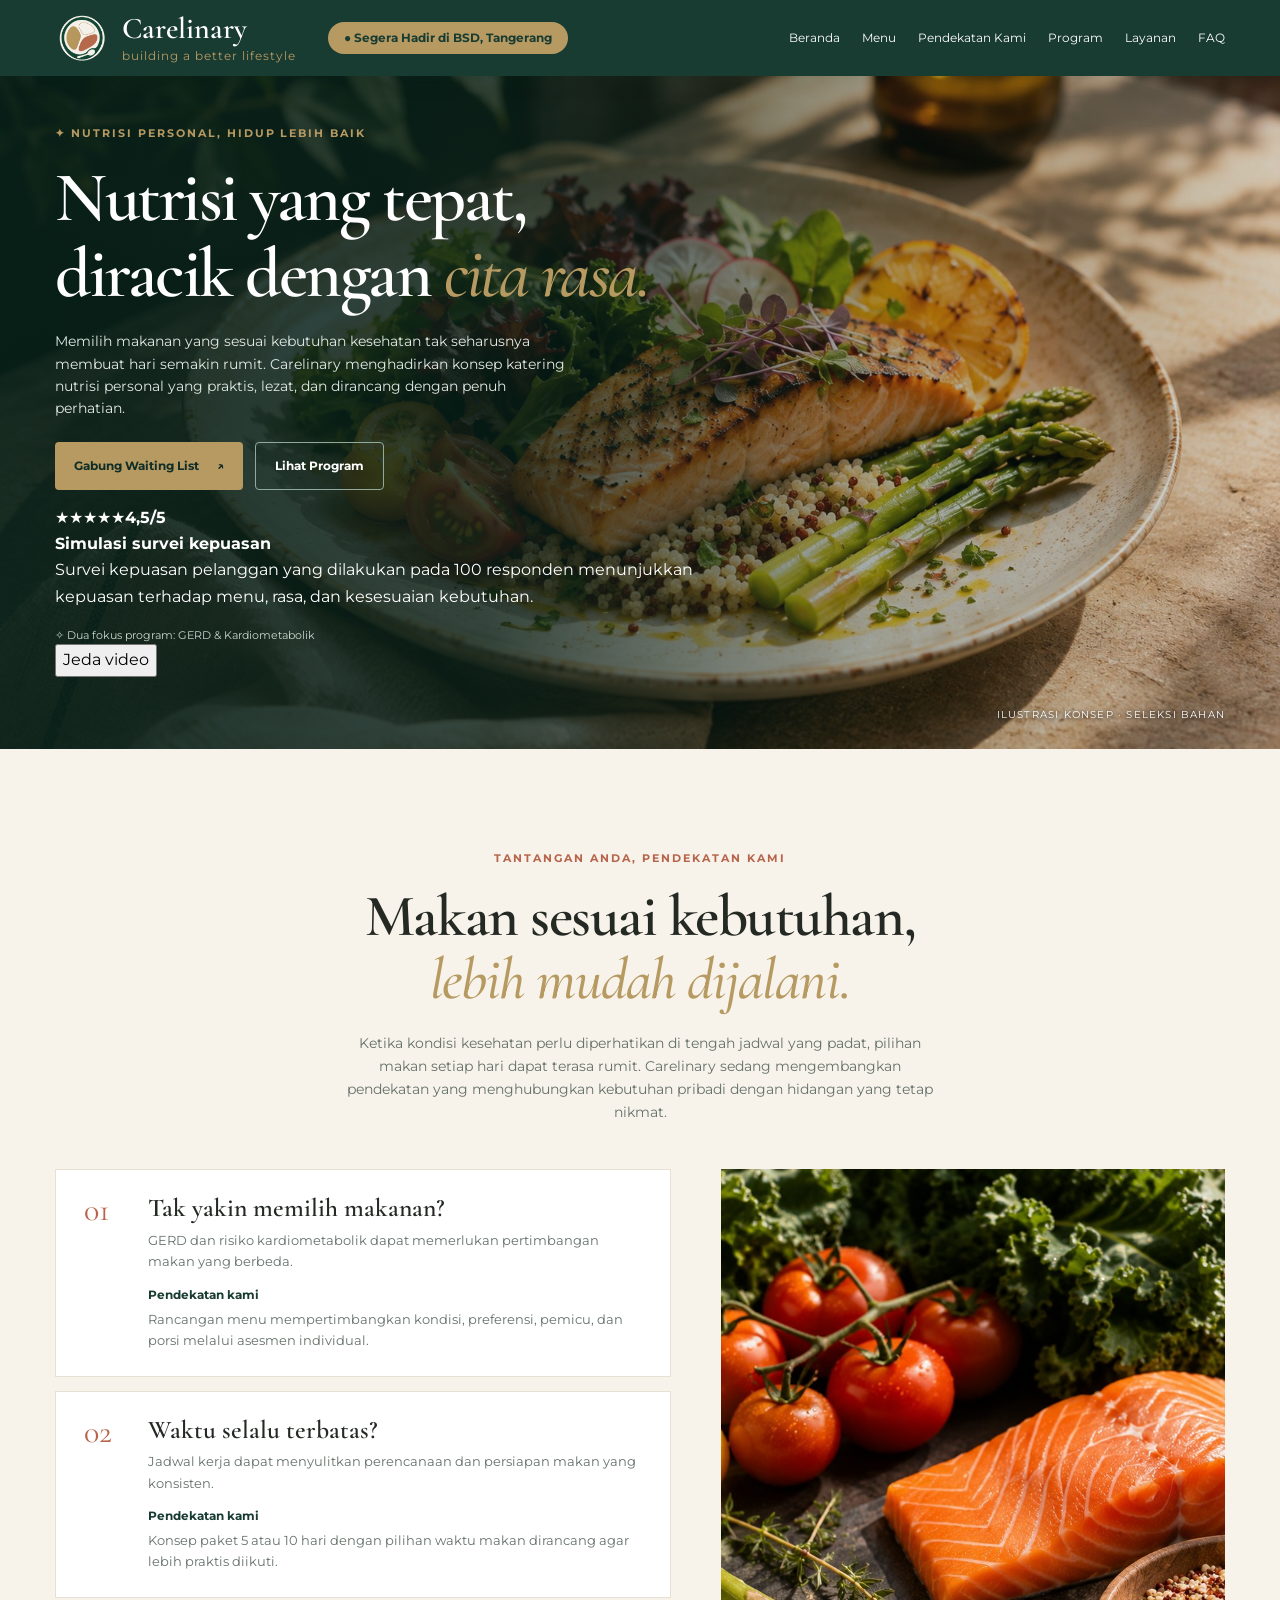
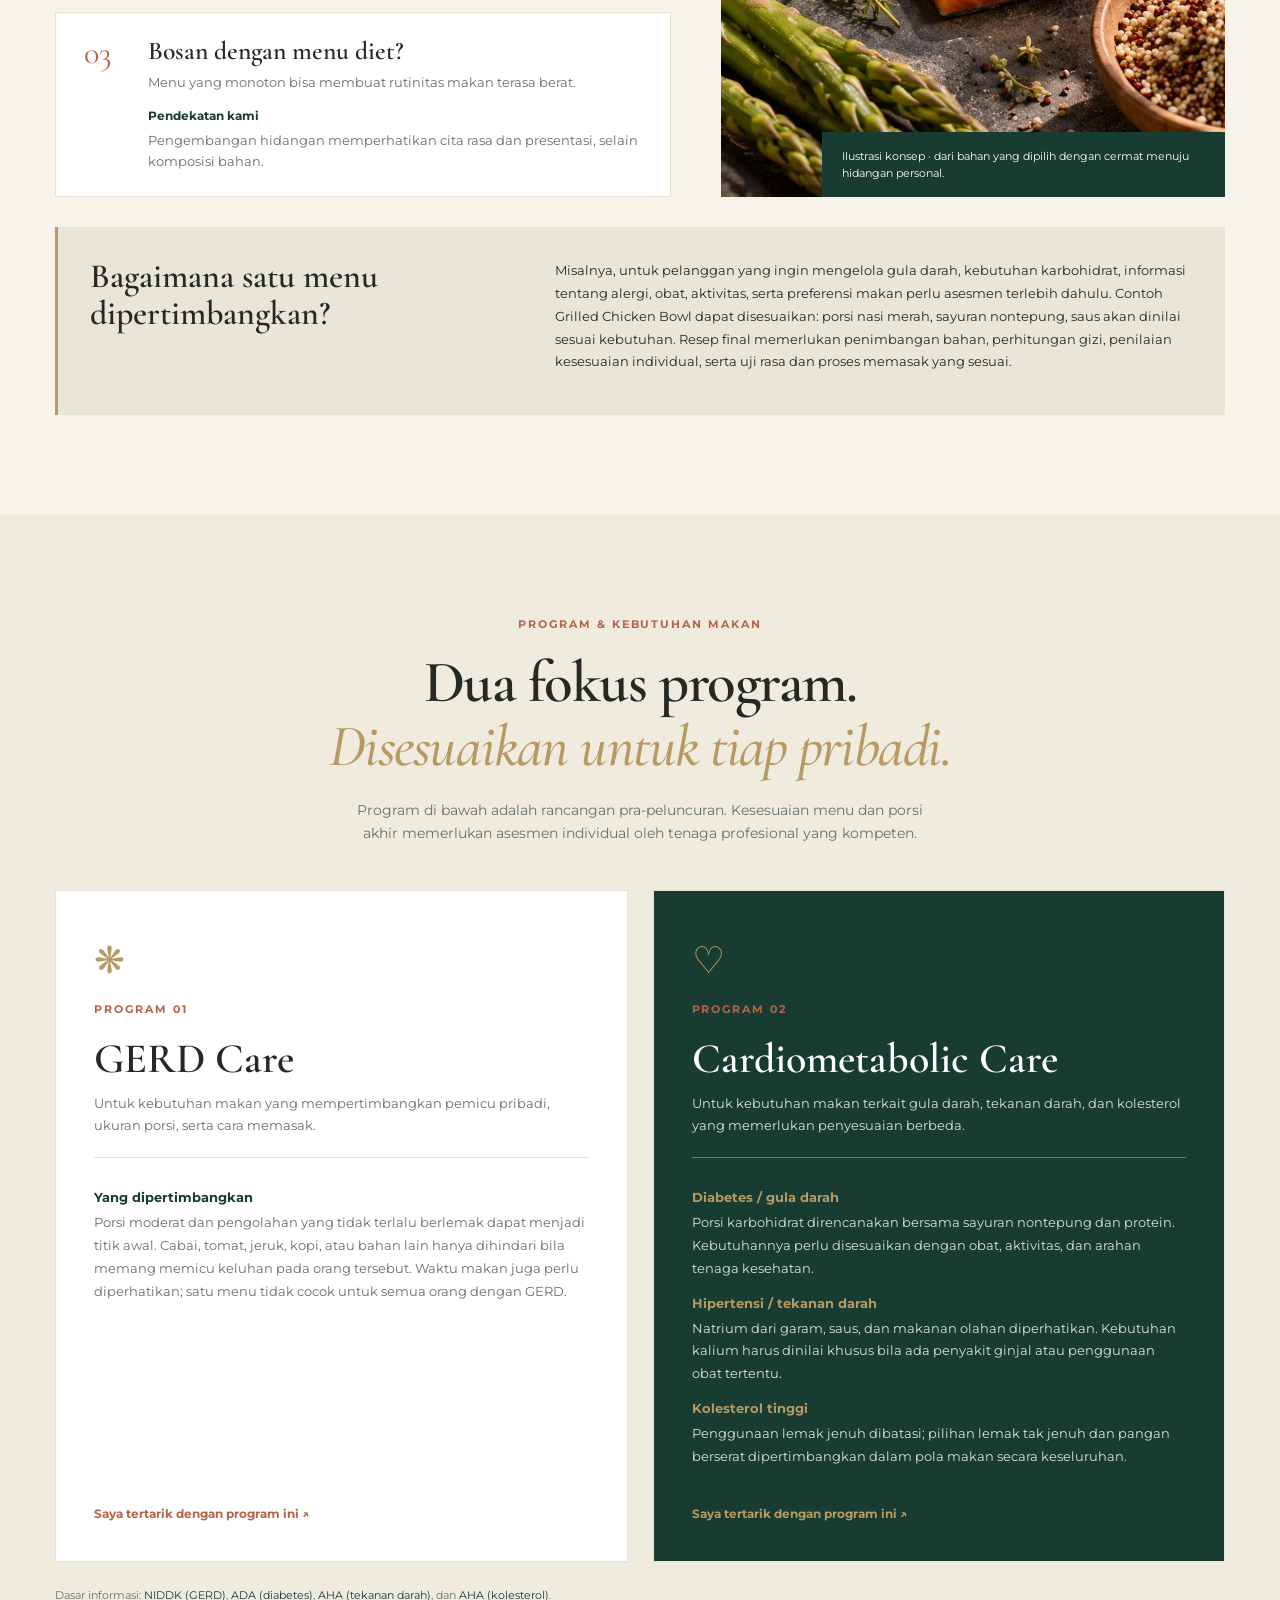
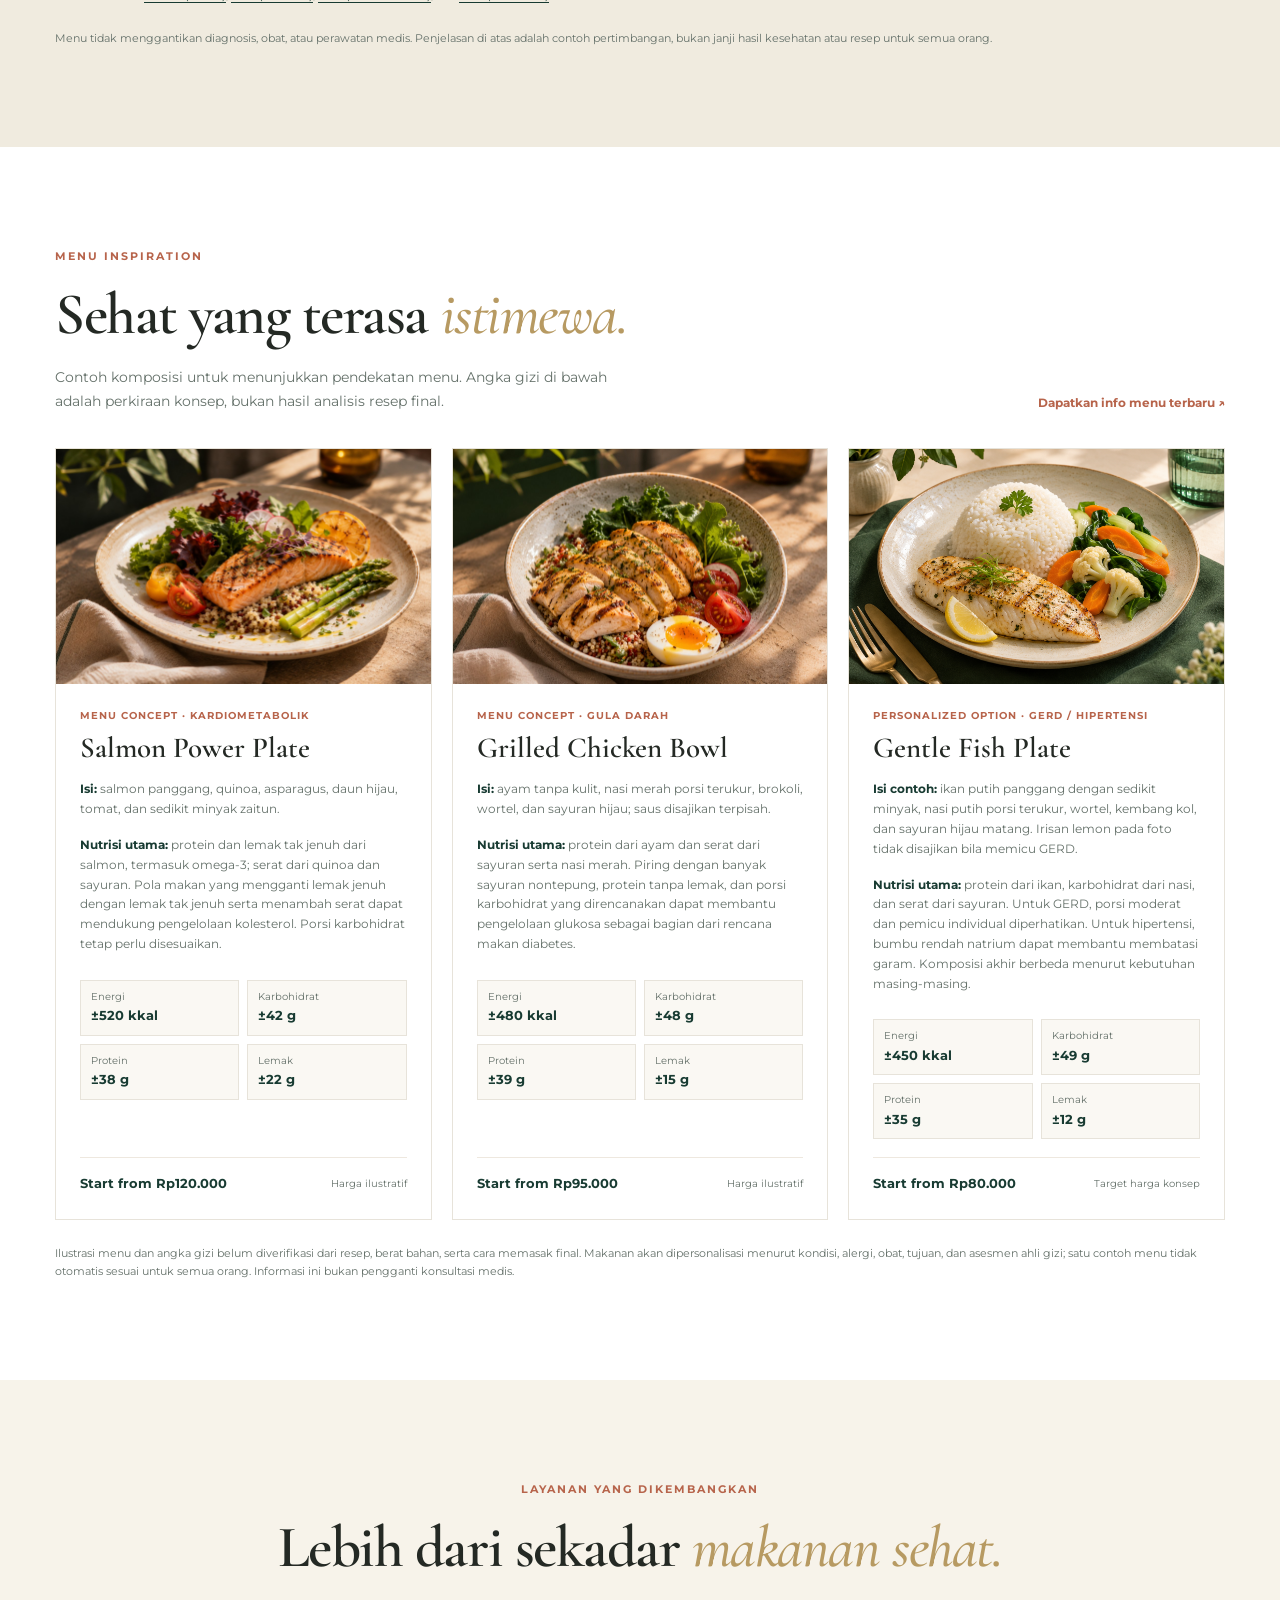
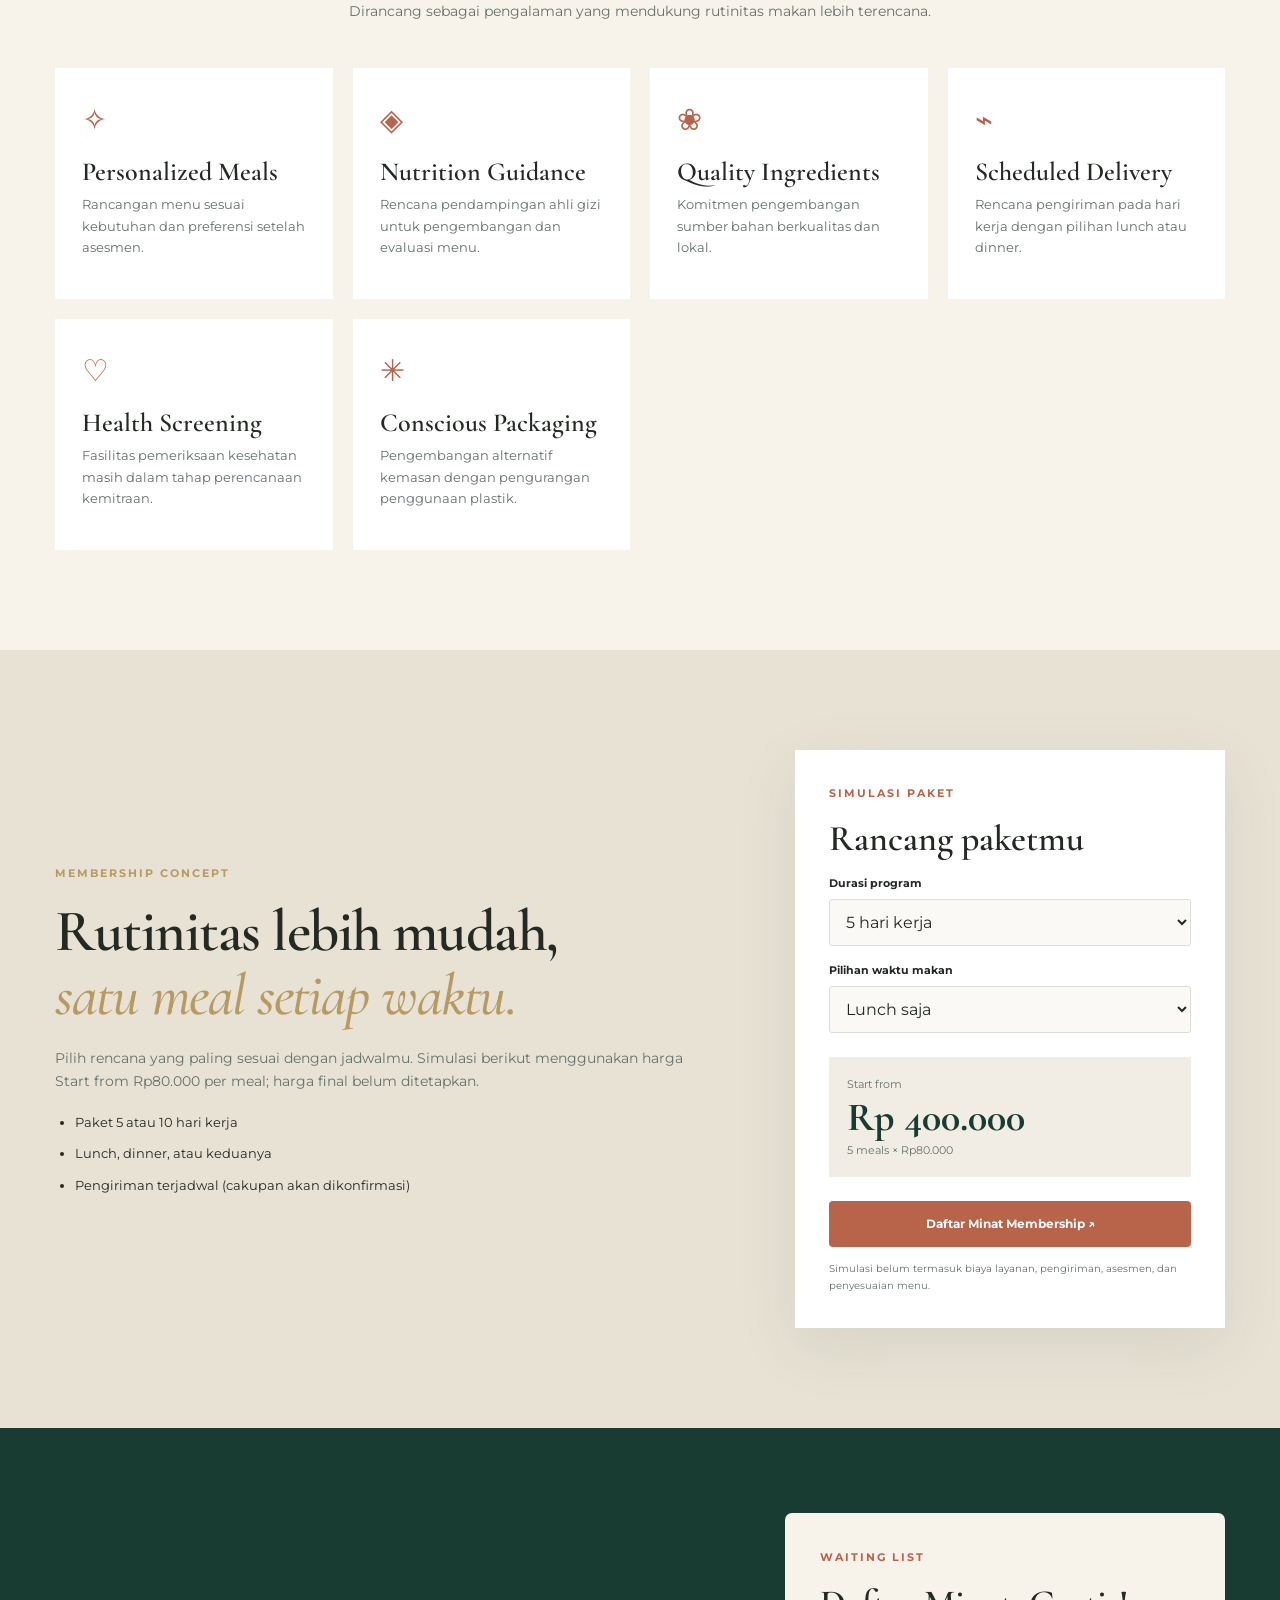
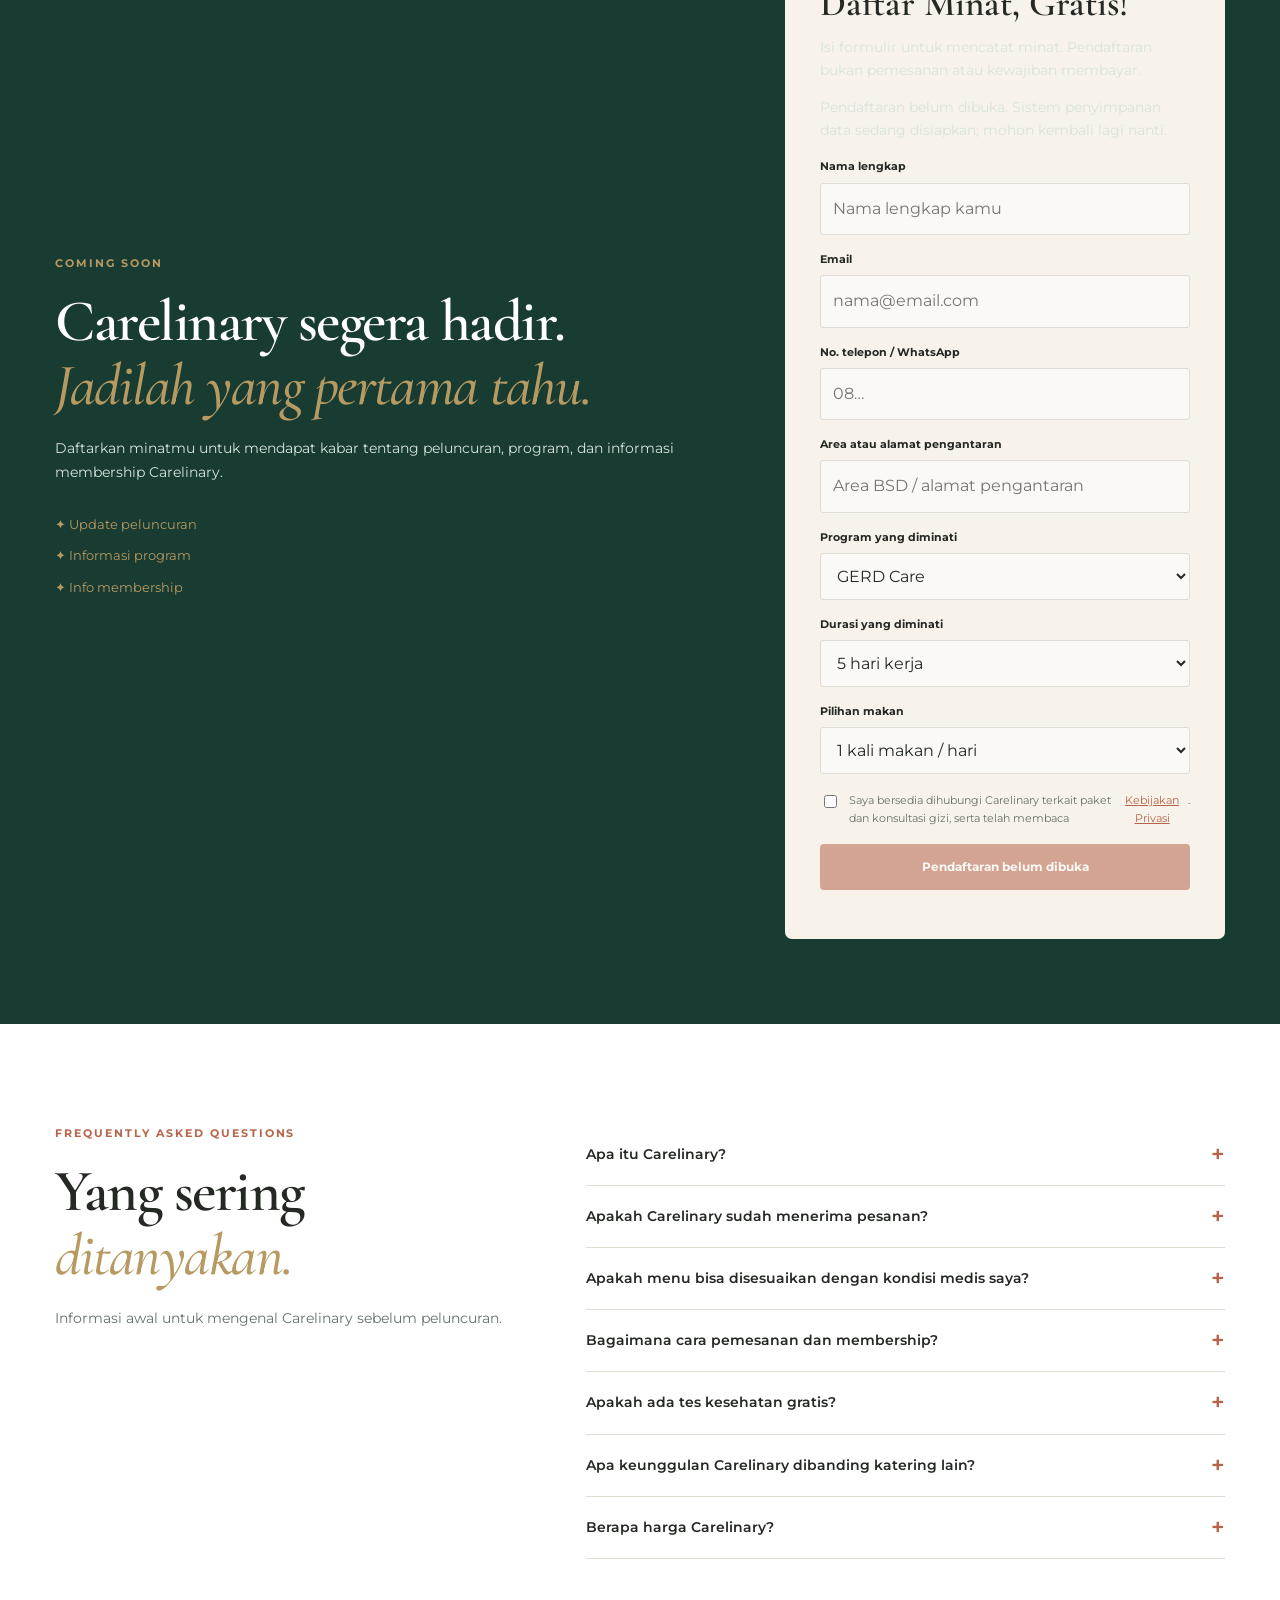
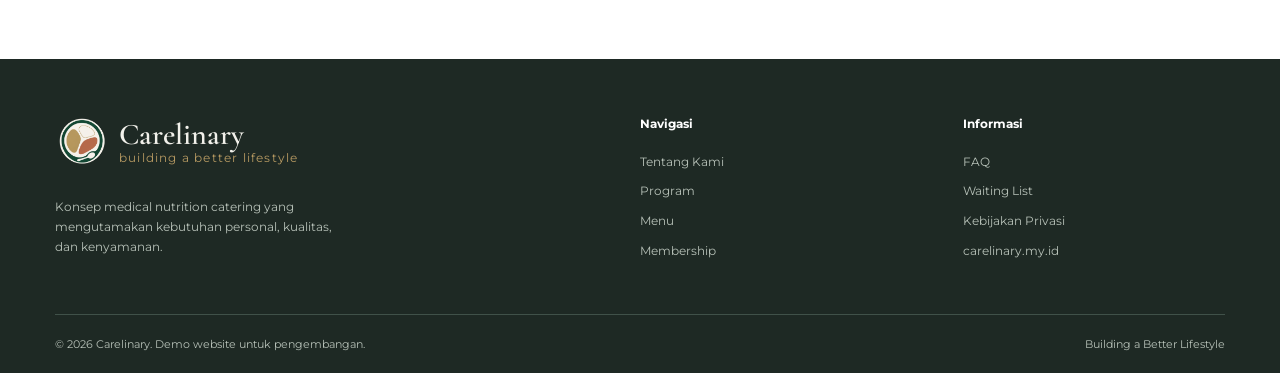
==== commit 5ea676c2: "Update index.html" ====
--- a/index.html
+++ b/index.html
@@ -49,5 +49,5 @@
 <section class="waiting" id="waiting-list"><div class="container waiting-grid"><div><span class="eyebrow gold">COMING SOON</span><h2>Carelinary segera hadir.<br><em>Jadilah yang pertama tahu.</em></h2><p>Daftarkan minatmu untuk mendapat kabar tentang peluncuran, program, dan informasi membership Carelinary.</p><div class="waiting-perks"><span>✦ Update peluncuran</span><span>✦ Informasi program</span><span>✦ Info membership</span></div></div><div class="wait-card"><span class="eyebrow">WAITING LIST</span><h3>Daftar Minat, Gratis!</h3><p>Isi formulir untuk mencatat minat. Pendaftaran bukan pemesanan atau kewajiban membayar.</p><p id="form-status" class="form-status" role="status">Memeriksa kesiapan pendaftaran…</p><form id="interest-form"><label for="name">Nama lengkap</label><input id="name" name="name" placeholder="Nama lengkap kamu" required autocomplete="name"><label for="contact">Email</label><input id="contact" name="email" type="email" placeholder="nama@email.com" required autocomplete="email"><label for="phone">No. telepon / WhatsApp</label><input id="phone" name="phone" type="tel" autocomplete="tel" required placeholder="08…"><label for="address">Area atau alamat pengantaran</label><input id="address" name="address" autocomplete="street-address" required placeholder="Area BSD / alamat pengantaran"><label for="interest">Program yang diminati</label><select id="interest" name="program"><option value="gerd">GERD Care</option><option value="cardiometabolic">Cardiometabolic Care</option><option value="other">Belum yakin / ingin konsultasi</option></select><label for="duration">Durasi yang diminati</label><select id="duration" name="duration"><option value="5">5 hari kerja</option><option value="10">10 hari kerja</option><option value="consult">Konsultasi dahulu</option></select><label for="meals">Pilihan makan</label><select id="meals" name="meals"><option value="1">1 kali makan / hari</option><option value="2">2 kali makan / hari</option><option value="3">3 kali makan / hari</option><option value="consult">Konsultasi dahulu</option></select><div class="bot-field" aria-hidden="true"><label for="website">Website</label><input id="website" name="website" tabindex="-1" autocomplete="off"></div><label class="consent"><input id="consent" name="consent" type="checkbox" required> Saya bersedia dihubungi Carelinary terkait paket dan konsultasi gizi, serta telah membaca <button type="button" class="text-button" data-open-privacy>Kebijakan Privasi</button>.</label><button id="submit-interest" class="btn btn-terracotta" type="submit" disabled>Pendaftaran belum dibuka</button><p id="form-feedback" class="form-feedback" role="status" aria-live="polite"></p></form></div></div></section>
 <section class="section faq" id="faq"><div class="container faq-grid"><div><span class="eyebrow">FREQUENTLY ASKED QUESTIONS</span><h2>Yang sering <em>ditanyakan.</em></h2><p>Informasi awal untuk mengenal Carelinary sebelum peluncuran.</p></div><div class="faq-items"><details><summary>Apa itu Carelinary?</summary><p>Carelinary adalah konsep katering nutrisi premium yang berfokus pada kebutuhan diet terkait GERD dan kondisi kardiometabolik.</p></details><details><summary>Apakah Carelinary sudah menerima pesanan?</summary><p>Website ini adalah demo pra-peluncuran. Kamu dapat mendaftar minat untuk memperoleh informasi ketika layanan siap.</p></details><details><summary>Apakah menu bisa disesuaikan dengan kondisi medis saya?</summary><p>Personalisasi adalah arah produk Carelinary. Kesesuaian menu harus ditentukan melalui asesmen individual dan pendampingan tenaga profesional yang kompeten.</p></details><details><summary>Bagaimana cara pemesanan dan membership?</summary><p>Rencana paket tersedia untuk 5 atau 10 hari kerja, dengan pilihan lunch, dinner, atau keduanya. Mekanisme pemesanan final akan diumumkan saat peluncuran.</p></details><details><summary>Apakah ada tes kesehatan gratis?</summary><p>Pemeriksaan kesehatan dan body composition masih dalam tahap perencanaan. Jenis tes, mitra, biaya, dan persyaratan belum dikonfirmasi.</p></details><details><summary>Apa keunggulan Carelinary dibanding katering lain?</summary><p>Konsep Carelinary menggabungkan fokus nutrisi berdasarkan kondisi, kualitas hidangan premium, dan fleksibilitas langganan. Keunggulan operasional akan diverifikasi saat layanan tersedia.</p></details><details><summary>Berapa harga Carelinary?</summary><p>Dokumen konsep menargetkan harga Start from
   Rp80.000 per meal. Harga aktual bergantung pada menu, paket, dan biaya operasional final.</p></details></div></div></section>
-</main><footer><div class="container footer-grid"><div><a class="brand" href="#beranda"><img src="assets/carelinary-logo.png" alt="Carelinary Logo" class="brand-logo"><span><strong>Carelinary</strong><small>building a better lifestyle</small></span></a><p>Konsep medical nutrition catering yang mengutamakan kebutuhan personal, kualitas, dan kenyamanan.</p></div><div><strong>Navigasi</strong><a href="#tentang">Tentang Kami</a><a href="#program">Program</a><a href="#menu">Menu</a><a href="#membership">Membership</a></div><div><strong>Informasi</strong><a href="#faq">FAQ</a><a href="#waiting-list">Waiting List</a><button type="button" class="footer-policy" data-open-privacy>Kebijakan Privasi</button><span>carelinary.my.id</span></div></div><div class="container footer-bottom"><span>© <span id="year"></span> Carelinary. Demo website untuk pengembangan.</span><span>Building a Better Lifestyle</span></div></footer><dialog id="privacy-dialog" class="site-dialog" aria-labelledby="privacy-title"><div class="dialog-inner"><button type="button" class="dialog-close" data-close-dialog aria-label="Tutup">×</button><h2 id="privacy-title">Kebijakan Privasi</h2><p>Data formulir meliputi nama, email, telepon atau WhatsApp, area atau alamat pengantaran, program yang diminati, durasi paket, jumlah makan per hari, serta persetujuan untuk dihubungi. Data dipakai untuk mencatat minat, memeriksa cakupan layanan, dan menghubungi Anda mengenai peluncuran, paket, serta konsultasi gizi. Data disimpan di Google Sheet privat melalui Vercel dan Google Apps Script; pemberitahuan dikirim ke email bisnis. Kami tidak menjual data Anda.</p><p>Anda dapat meminta akses, perbaikan, berhenti dihubungi, atau penghapusan melalui <a href="mailto:carelinaryfoodcatering@gmail.com">carelinaryfoodcatering@gmail.com</a>. Jangan kirim diagnosis atau hasil pemeriksaan melalui formulir ini.</p><p><a href="privacy.html">Baca kebijakan lengkap ↗</a></p></div></dialog><dialog id="thankyou-dialog" class="site-dialog" aria-labelledby="thankyou-title"><div class="dialog-inner"><button type="button" class="dialog-close" data-close-dialog aria-label="Tutup">×</button><h2 id="thankyou-title">Terima kasih!</h2><p>Minat Anda sudah tercatat. Tim Carelinary akan menghubungi Anda melalui kontak yang diberikan.</p><button type="button" class="btn btn-terracotta" data-close-dialog>Tutup</button></div></dialog><script src="script.js"></script></body></html>
+</main><footer><div class="container footer-grid"><div><a class="brand" href="#beranda"><img src="assets/Carelinary-logo.png" alt="Carelinary Logo" class="brand-logo"><span><strong>Carelinary</strong><small>building a better lifestyle</small></span></a><p>Konsep medical nutrition catering yang mengutamakan kebutuhan personal, kualitas, dan kenyamanan.</p></div><div><strong>Navigasi</strong><a href="#tentang">Tentang Kami</a><a href="#program">Program</a><a href="#menu">Menu</a><a href="#membership">Membership</a></div><div><strong>Informasi</strong><a href="#faq">FAQ</a><a href="#waiting-list">Waiting List</a><button type="button" class="footer-policy" data-open-privacy>Kebijakan Privasi</button><span>carelinary.my.id</span></div></div><div class="container footer-bottom"><span>© <span id="year"></span> Carelinary. Demo website untuk pengembangan.</span><span>Building a Better Lifestyle</span></div></footer><dialog id="privacy-dialog" class="site-dialog" aria-labelledby="privacy-title"><div class="dialog-inner"><button type="button" class="dialog-close" data-close-dialog aria-label="Tutup">×</button><h2 id="privacy-title">Kebijakan Privasi</h2><p>Data formulir meliputi nama, email, telepon atau WhatsApp, area atau alamat pengantaran, program yang diminati, durasi paket, jumlah makan per hari, serta persetujuan untuk dihubungi. Data dipakai untuk mencatat minat, memeriksa cakupan layanan, dan menghubungi Anda mengenai peluncuran, paket, serta konsultasi gizi. Data disimpan di Google Sheet privat melalui Vercel dan Google Apps Script; pemberitahuan dikirim ke email bisnis. Kami tidak menjual data Anda.</p><p>Anda dapat meminta akses, perbaikan, berhenti dihubungi, atau penghapusan melalui <a href="mailto:carelinaryfoodcatering@gmail.com">carelinaryfoodcatering@gmail.com</a>. Jangan kirim diagnosis atau hasil pemeriksaan melalui formulir ini.</p><p><a href="privacy.html">Baca kebijakan lengkap ↗</a></p></div></dialog><dialog id="thankyou-dialog" class="site-dialog" aria-labelledby="thankyou-title"><div class="dialog-inner"><button type="button" class="dialog-close" data-close-dialog aria-label="Tutup">×</button><h2 id="thankyou-title">Terima kasih!</h2><p>Minat Anda sudah tercatat. Tim Carelinary akan menghubungi Anda melalui kontak yang diberikan.</p><button type="button" class="btn btn-terracotta" data-close-dialog>Tutup</button></div></dialog><script src="script.js"></script></body></html>
 
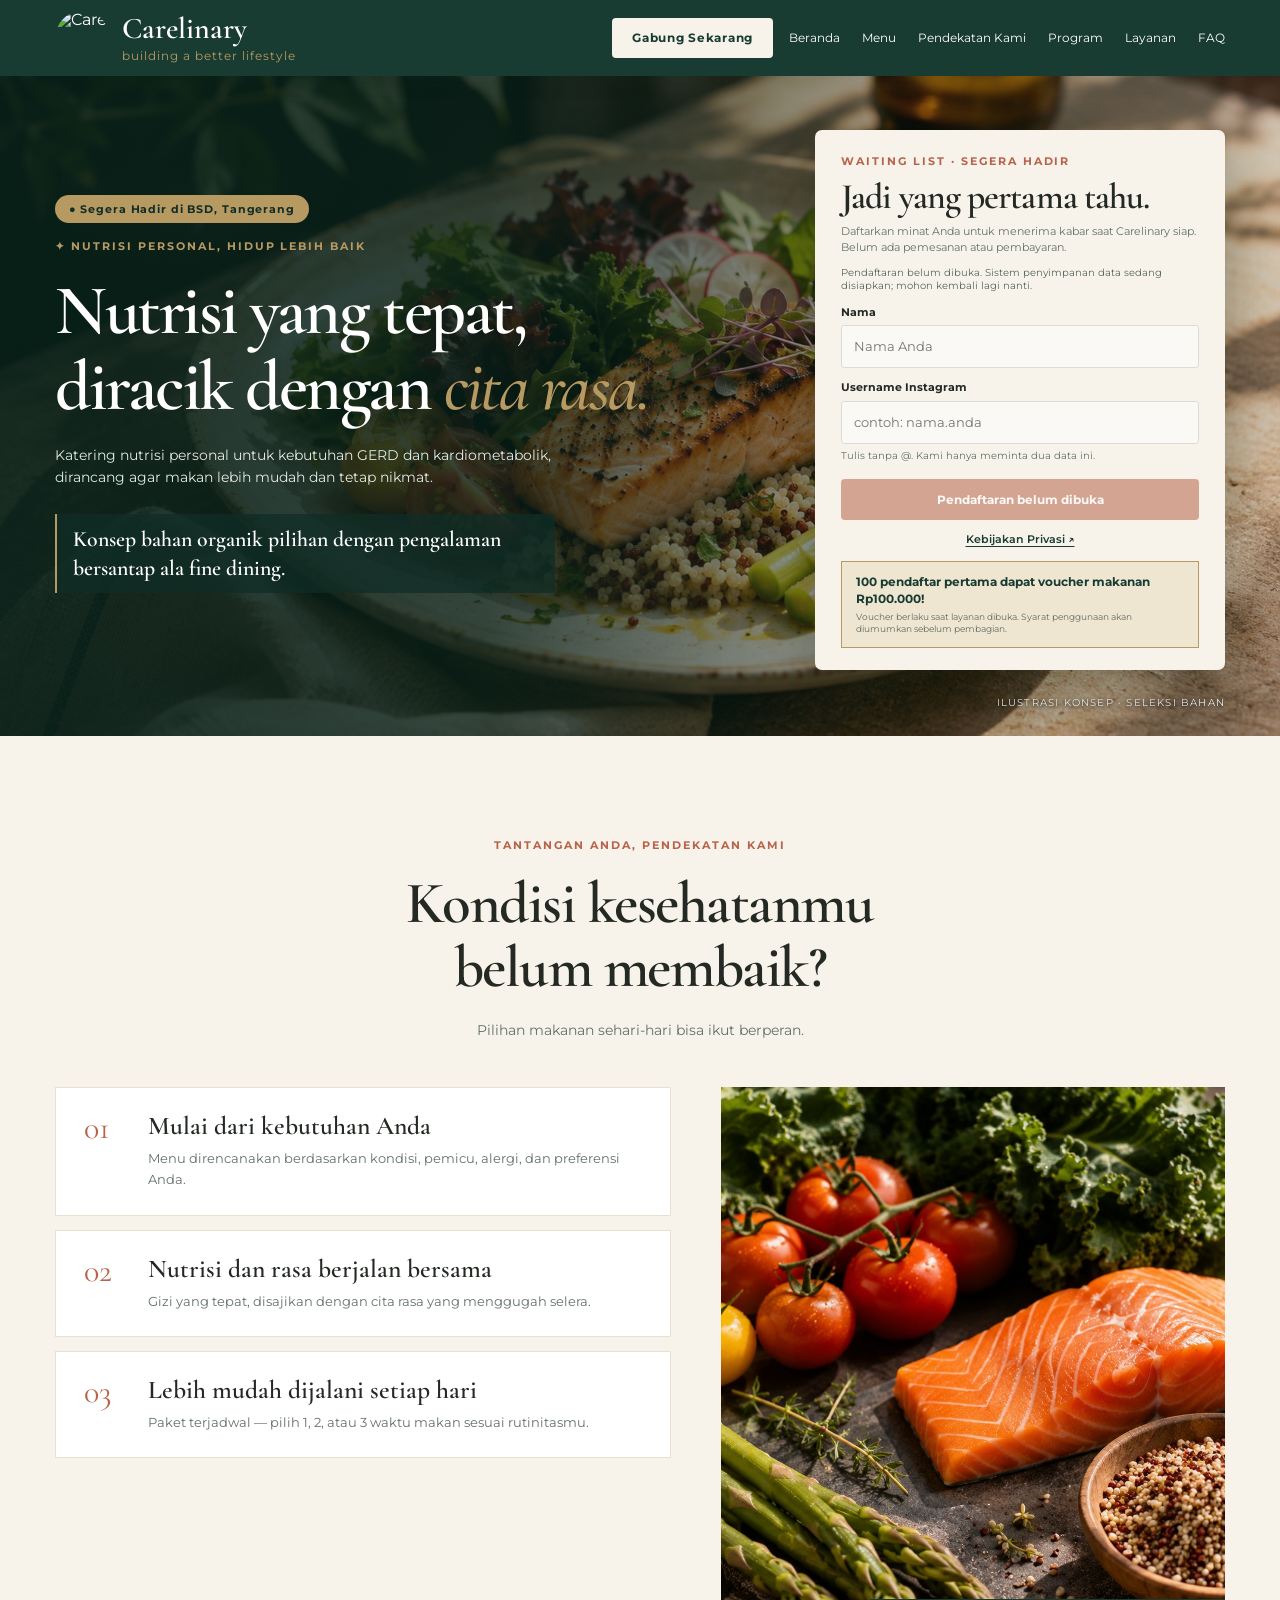
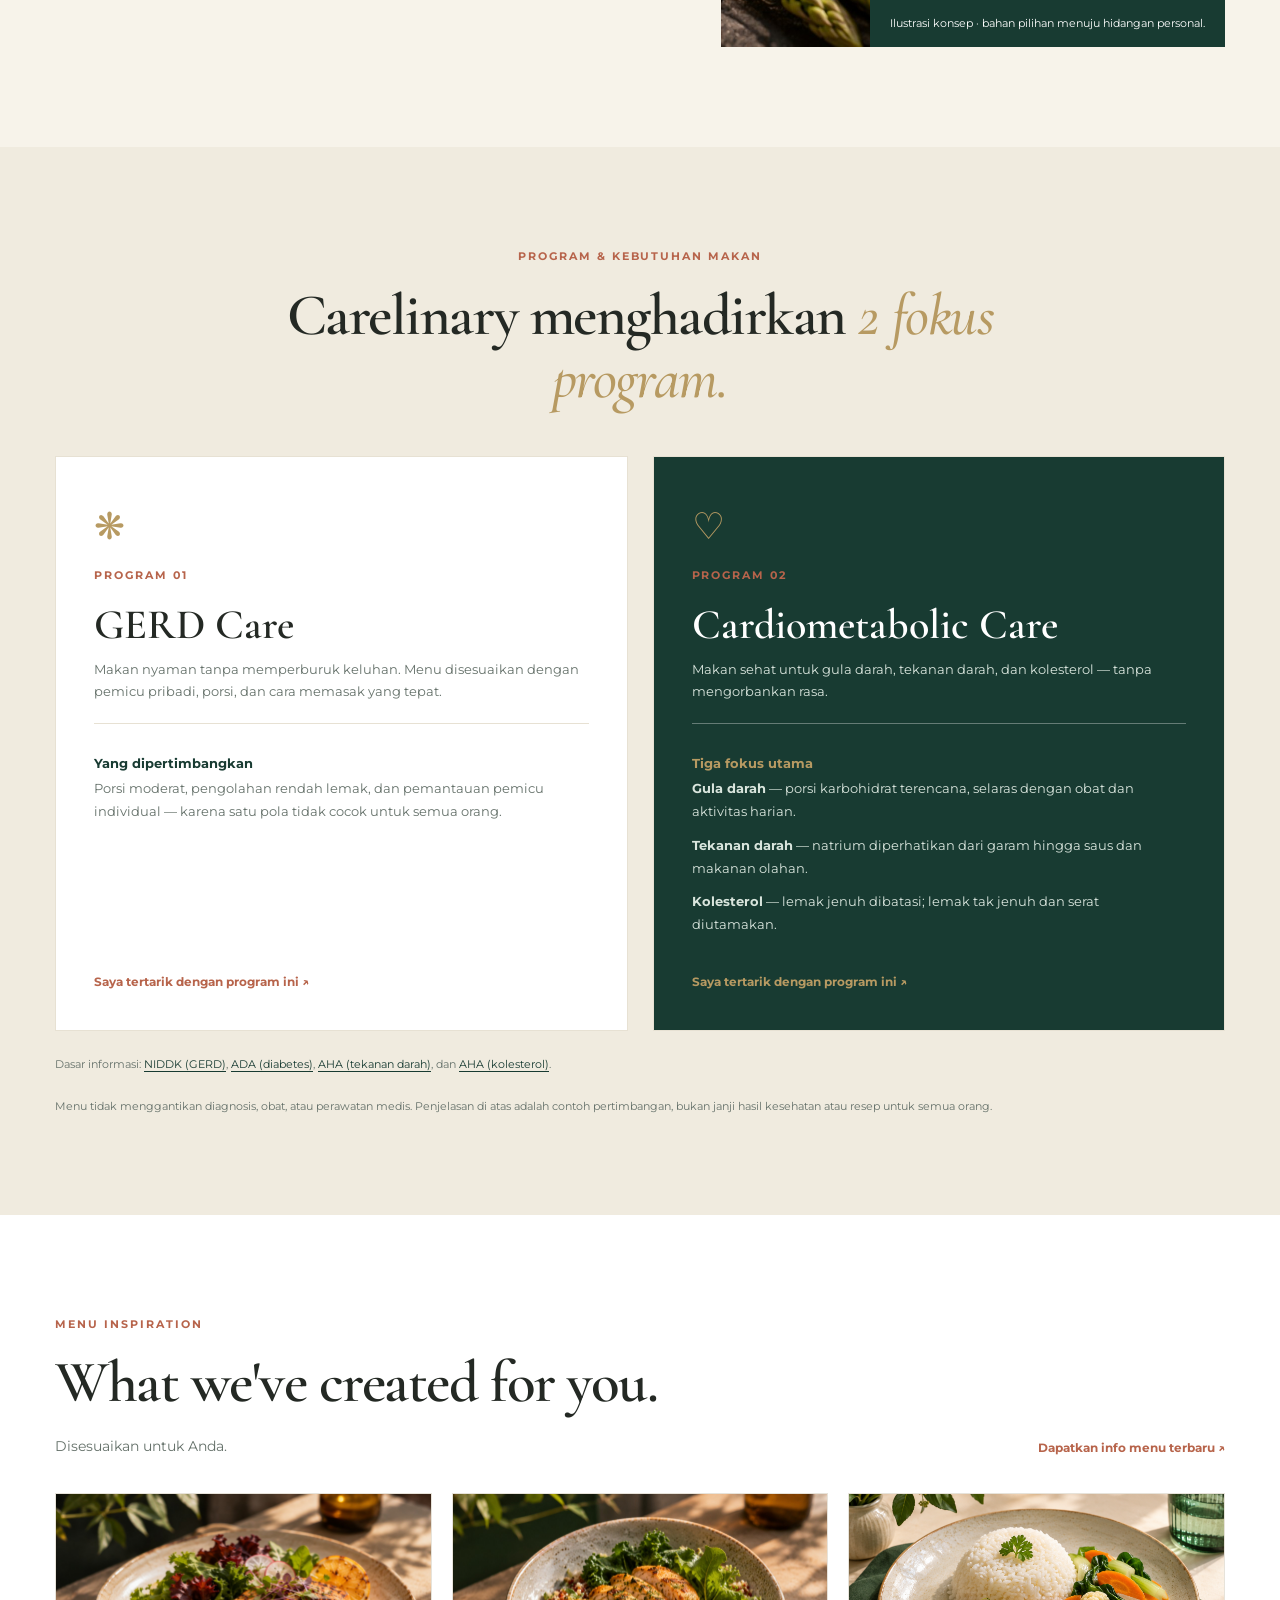
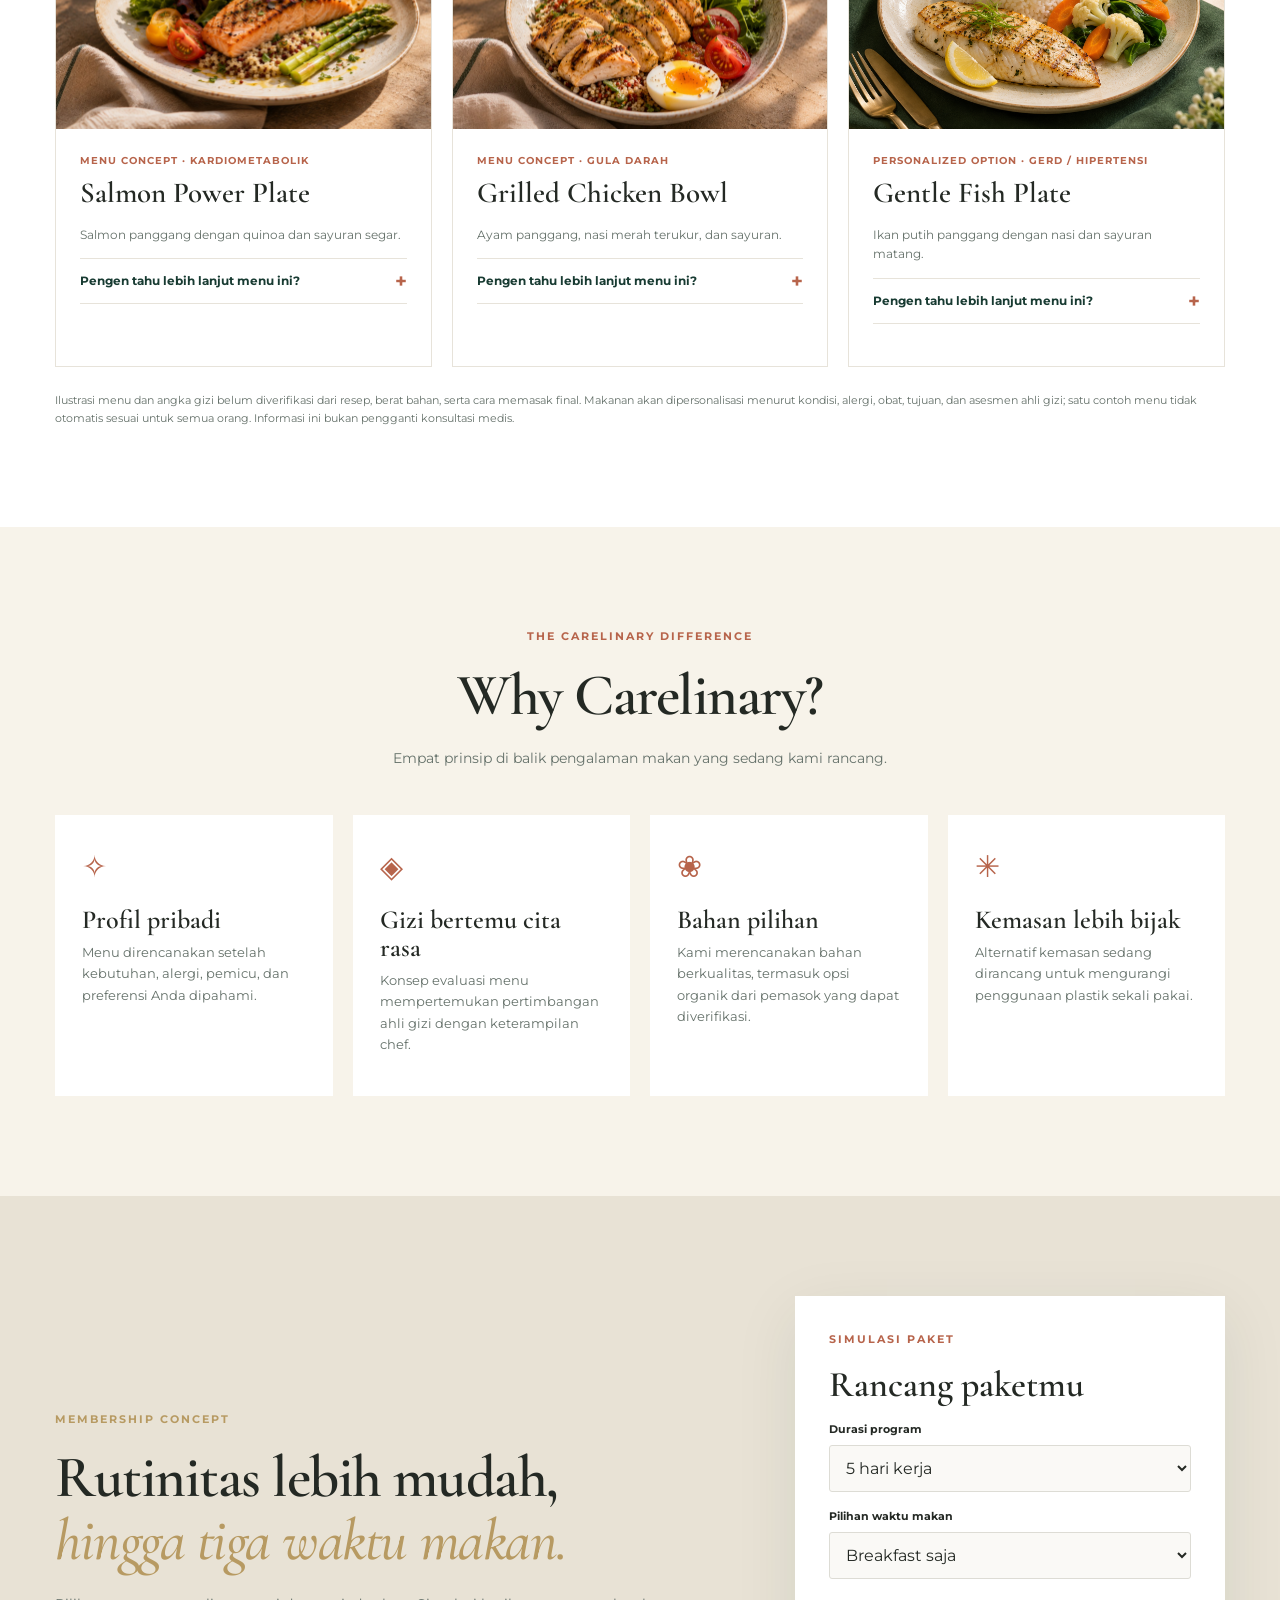
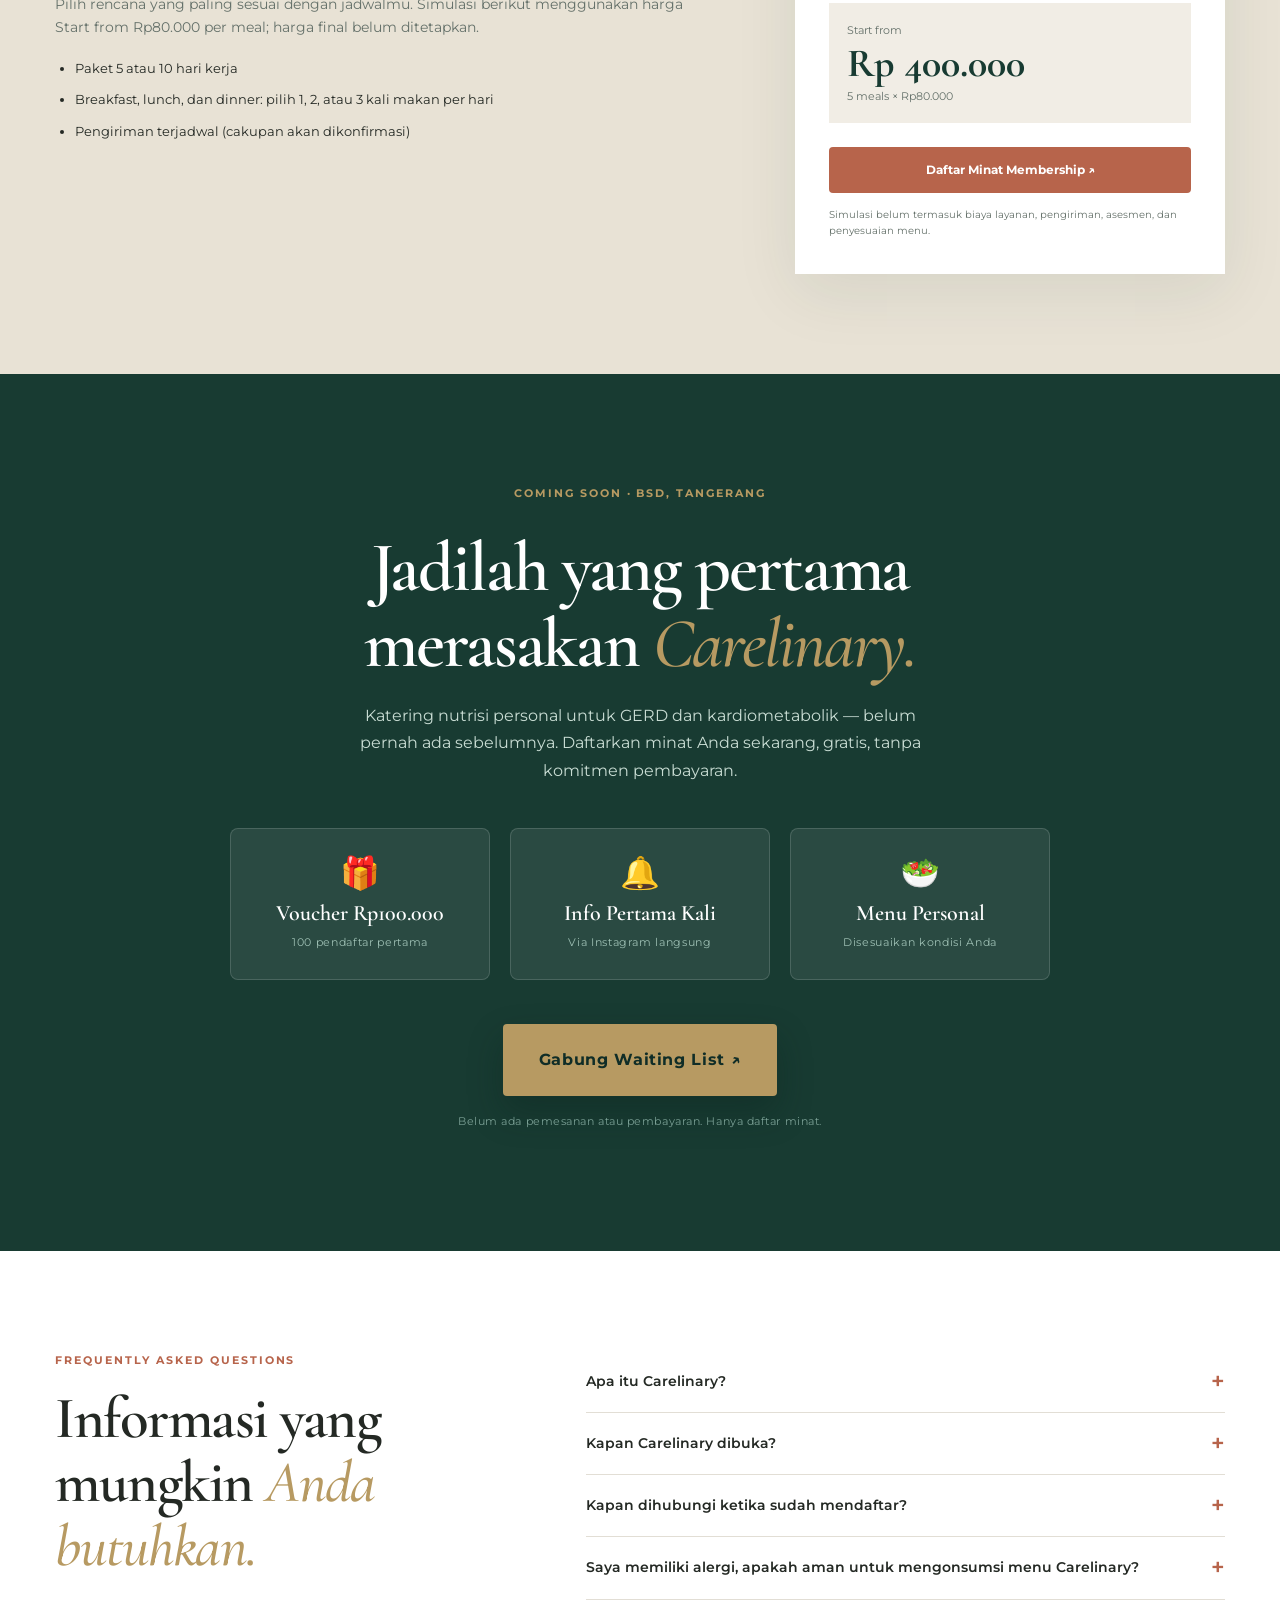
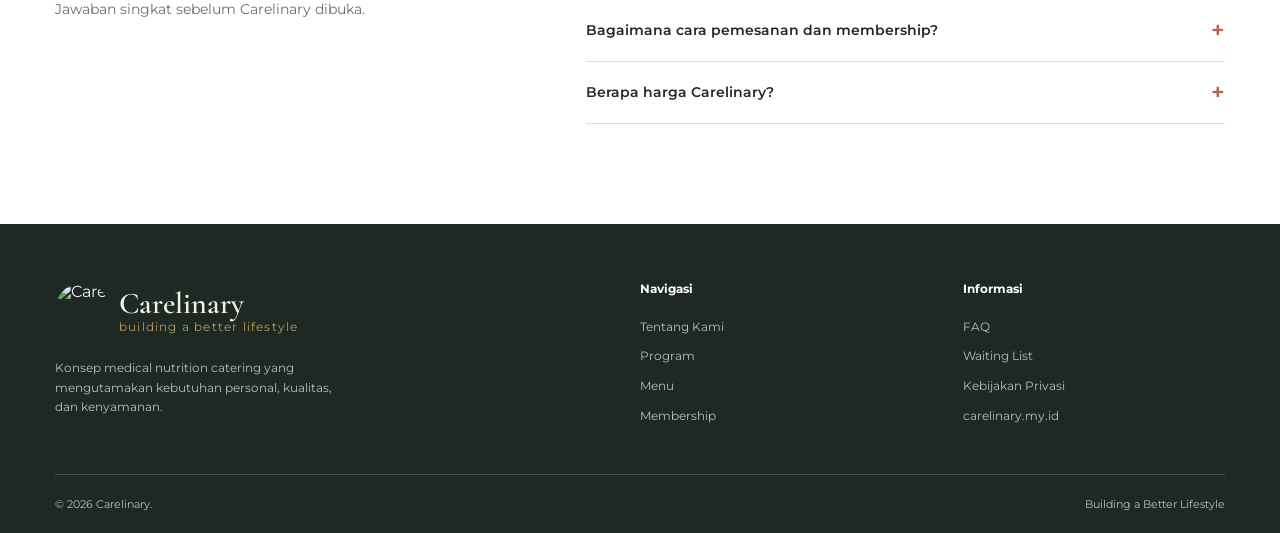
==== commit c259ad65: "Add files via upload" ====
--- a/index.html
+++ b/index.html
@@ -1,53 +1,102 @@
-<!doctype html><html lang="id"><head><meta charset="utf-8"><meta name="viewport" content="width=device-width, initial-scale=1"><meta name="description" content="Carelinary — konsep katering nutrisi personal untuk kebutuhan GERD dan kesehatan kardiometabolik. Bergabung dalam waiting list kami."><title>Carelinary — Building a Better Lifestyle</title><link rel="preconnect" href="https://fonts.googleapis.com"><link rel="preconnect" href="https://fonts.gstatic.com" crossorigin><link href="https://fonts.googleapis.com/css2?family=Cormorant+Garamond:wght@400;500;600;700&family=Montserrat:wght@400;500;600;700&display=swap" rel="stylesheet"><link rel="icon" type="image/png" href="favicon.png"><link rel="stylesheet" href="styles.css"><link rel="stylesheet" href="enhancements.css"></head><body>
-<header class="site-header"><div class="container nav"><a class="brand" href="#beranda"><img src="assets/Carelinary-logo.png" alt="Carelinary Logo" class="brand-logo"><span><strong>Carelinary</strong><small>building a better lifestyle</small></span></a><button class="mobile-toggle" aria-label="Buka menu" aria-expanded="false">☰</button><nav class="nav-links" aria-label="Navigasi utama"><a href="#beranda">Beranda</a><a href="#menu">Menu</a><a href="#tentang">Pendekatan Kami</a><a href="#program">Program</a><a href="#layanan">Layanan</a><a href="#faq">FAQ</a><a class="nav-cta" href="#waiting-list">Gabung Waiting List ↗</a></nav></div></header>
+<!doctype html><html lang="id"><head><meta charset="utf-8"><meta name="viewport" content="width=device-width, initial-scale=1"><meta name="description" content="Carelinary — konsep katering nutrisi personal untuk kebutuhan GERD dan kesehatan kardiometabolik. Bergabung dalam waiting list kami."><title>Carelinary — Building a Better Lifestyle</title><link rel="preconnect" href="https://fonts.googleapis.com"><link rel="preconnect" href="https://fonts.gstatic.com" crossorigin><link href="https://fonts.googleapis.com/css2?family=Cormorant+Garamond:wght@400;500;600;700&family=Montserrat:wght@400;500;600;700&display=swap" rel="stylesheet"><link rel="icon" type="image/svg+xml" href="assets/carelinary-logo.svg"><link rel="stylesheet" href="styles.css"><link rel="stylesheet" href="enhancements.css"></head><body>
+<header class="site-header"><div class="container nav"><a class="brand" href="#beranda"><img src="assets/carelinary-logo.svg" alt="Carelinary Logo" class="brand-logo"><span><strong>Carelinary</strong><small>building a better lifestyle</small></span></a><a class="nav-join-btn" href="#waiting-list">Gabung Sekarang</a><button class="mobile-toggle" aria-label="Buka menu" aria-expanded="false">☰</button><nav class="nav-links" aria-label="Navigasi utama"><a href="#beranda">Beranda</a><a href="#menu">Menu</a><a href="#tentang">Pendekatan Kami</a><a href="#program">Program</a><a href="#layanan">Layanan</a><a href="#faq">FAQ</a></nav></div></header>
 <main>
 <section id="beranda" class="hero cinematic-hero">
   <video id="hero-film" class="hero-film" autoplay muted playsinline preload="metadata" poster="assets/salmon-plate.jpg" aria-hidden="true"><source src="assets/scene-01-bahan-organik.mp4" type="video/mp4"></video>
   <div class="hero-shade"></div>
-  <div class="container hero-film-layout"><div class="hero-content"><span class="eyebrow gold">✦ NUTRISI PERSONAL, HIDUP LEBIH BAIK</span><h1>Nutrisi yang tepat,<br>diracik dengan <em>cita rasa.</em></h1><p>Memilih makanan yang sesuai kebutuhan kesehatan tak seharusnya membuat hari semakin rumit. Carelinary menghadirkan konsep katering nutrisi personal yang praktis, lezat, dan dirancang dengan penuh perhatian.</p><div class="hero-actions"><a class="btn btn-gold" href="#waiting-list">Gabung Waiting List <span>↗</span></a><a class="btn btn-outline-light" href="#program">Lihat Program</a></div><div class="hero-proof"><div class="hero-proof-score"><span class="hero-stars" aria-hidden="true">★★★★★</span><strong>4,5<span>/5</span></strong></div><div class="hero-proof-copy"><b>Simulasi survei kepuasan</b><p>Survei kepuasan pelanggan yang dilakukan pada 100 responden menunjukkan kepuasan terhadap menu, rasa, dan kesesuaian kebutuhan.</p></div></div><div class="hero-note">✧ Dua fokus program: GERD & Kardiometabolik</div><button type="button" id="film-toggle" class="film-toggle" aria-label="Jeda video">Jeda video</button></div><small id="film-caption" class="film-caption">Ilustrasi konsep · Seleksi bahan</small></div>
+  <div class="container hero-film-layout">
+    <div class="hero-content">
+      <span class="eyebrow bsd-label">● Segera Hadir di BSD, Tangerang</span>
+      <span class="eyebrow gold">✦ NUTRISI PERSONAL, HIDUP LEBIH BAIK</span>
+      <h1>Nutrisi yang tepat,<br>diracik dengan <em>cita rasa.</em></h1>
+      <p>Katering nutrisi personal untuk kebutuhan GERD dan kardiometabolik, dirancang agar makan lebih mudah dan tetap nikmat.</p>
+      <div class="hero-usp"><strong>Konsep bahan organik pilihan dengan pengalaman bersantap ala fine dining.</strong></div>
+    </div>
+    <div class="wait-card hero-lead-card" id="waiting-list">
+      <span class="eyebrow">WAITING LIST · SEGERA HADIR</span>
+      <h2>Jadi yang pertama tahu.</h2>
+      <p>Daftarkan minat Anda untuk menerima kabar saat Carelinary siap. Belum ada pemesanan atau pembayaran.</p>
+      <p id="form-status" class="form-status" role="status" aria-live="polite">Memeriksa kesiapan pendaftaran…</p>
+      <form id="interest-form">
+        <label for="name">Nama</label><input id="name" name="name" type="text" maxlength="100" required autocomplete="name" placeholder="Nama Anda">
+        <label for="instagram_username">Username Instagram</label><input id="instagram_username" name="instagram_username" type="text" maxlength="30" required autocapitalize="none" autocomplete="off" spellcheck="false" placeholder="contoh: nama.anda" aria-describedby="instagram-help">
+        <small id="instagram-help" class="input-help">Tulis tanpa @. Kami hanya meminta dua data ini.</small>
+        <button id="submit-interest" class="btn btn-terracotta" type="submit" disabled>Pendaftaran belum dibuka</button>
+        <p id="form-feedback" class="form-feedback" role="status" aria-live="polite"></p>
+      </form>
+      <button type="button" class="privacy-below-form" data-open-privacy>Kebijakan Privasi ↗</button>
+      <div class="voucher-offer"><strong>100 pendaftar pertama dapat voucher makanan Rp100.000!</strong><small>Voucher berlaku saat layanan dibuka. Syarat penggunaan akan diumumkan sebelum pembagian.</small></div>
+    </div>
+    <small id="film-caption" class="film-caption">Ilustrasi konsep · Seleksi bahan</small>
+  </div>
 </section>
-<section class="trust-strip"><div class="container trust-grid"><span>✦ Menu sesuai kebutuhan</span><span>✦ Pendekatan nutrisi</span><span>✦ Kualitas rasa premium</span><span>✦ Praktis untuk rutinitas</span></div></section>
 <section class="section problem" id="tentang">
   <div class="container">
     <div class="section-intro">
       <span class="eyebrow">TANTANGAN ANDA, PENDEKATAN KAMI</span>
-      <h2>Makan sesuai kebutuhan,<br><em>lebih mudah dijalani.</em></h2>
-      <p>Ketika kondisi kesehatan perlu diperhatikan di tengah jadwal yang padat, pilihan makan setiap hari dapat terasa rumit. Carelinary sedang mengembangkan pendekatan yang menghubungkan kebutuhan pribadi dengan hidangan yang tetap nikmat.</p>
+      <h2>Kondisi kesehatanmu<br>belum membaik?</h2>
+      <p>Pilihan makanan sehari-hari bisa ikut berperan.</p>
     </div>
     <div class="challenge-grid">
       <div class="challenge-list">
-        <article class="challenge-pair"><span class="number">01</span><div><h3>Tak yakin memilih makanan?</h3><p>GERD dan risiko kardiometabolik dapat memerlukan pertimbangan makan yang berbeda.</p><strong>Pendekatan kami</strong><p>Rancangan menu mempertimbangkan kondisi, preferensi, pemicu, dan porsi melalui asesmen individual.</p></div></article>
-        <article class="challenge-pair"><span class="number">02</span><div><h3>Waktu selalu terbatas?</h3><p>Jadwal kerja dapat menyulitkan perencanaan dan persiapan makan yang konsisten.</p><strong>Pendekatan kami</strong><p>Konsep paket 5 atau 10 hari dengan pilihan waktu makan dirancang agar lebih praktis diikuti.</p></div></article>
-        <article class="challenge-pair"><span class="number">03</span><div><h3>Bosan dengan menu diet?</h3><p>Menu yang monoton bisa membuat rutinitas makan terasa berat.</p><strong>Pendekatan kami</strong><p>Pengembangan hidangan memperhatikan cita rasa dan presentasi, selain komposisi bahan.</p></div></article>
+        <article class="challenge-pair"><span class="number">01</span><div><h3>Mulai dari kebutuhan Anda</h3><p>Menu direncanakan berdasarkan kondisi, pemicu, alergi, dan preferensi Anda.</p></div></article>
+        <article class="challenge-pair"><span class="number">02</span><div><h3>Nutrisi dan rasa berjalan bersama</h3><p>Gizi yang tepat, disajikan dengan cita rasa yang menggugah selera.</p></div></article>
+        <article class="challenge-pair"><span class="number">03</span><div><h3>Lebih mudah dijalani setiap hari</h3><p>Paket terjadwal — pilih 1, 2, atau 3 waktu makan sesuai rutinitasmu.</p></div></article>
       </div>
-      <figure class="challenge-visual"><img src="assets/ingredients.jpg" alt="Bahan segar untuk contoh pengembangan menu Carelinary" loading="lazy"><figcaption>Ilustrasi konsep · dari bahan yang dipilih dengan cermat menuju hidangan personal.</figcaption></figure>
-    </div>
-    <div class="assessment-example">
-      <div><h3>Bagaimana satu menu dipertimbangkan?</h3></div>
-      <div><p>Misalnya, untuk pelanggan yang ingin mengelola gula darah, kebutuhan karbohidrat, informasi tentang alergi, obat, aktivitas, serta preferensi makan perlu asesmen terlebih dahulu. Contoh Grilled Chicken Bowl dapat disesuaikan: porsi nasi merah, sayuran nontepung, saus akan dinilai sesuai kebutuhan. Resep final memerlukan penimbangan bahan, perhitungan gizi, penilaian kesesuaian individual, serta uji rasa dan proses memasak yang sesuai.</p></div>
+      <figure class="challenge-visual"><img src="assets/ingredients.jpg" alt="Bahan segar untuk contoh pengembangan menu Carelinary" loading="lazy"><figcaption>Ilustrasi konsep · bahan pilihan menuju hidangan personal.</figcaption></figure>
     </div>
   </div>
 </section>
 <section class="section programs" id="program">
   <div class="container">
-    <div class="section-intro"><span class="eyebrow">PROGRAM &amp; KEBUTUHAN MAKAN</span><h2>Dua fokus program.<br><em>Disesuaikan untuk tiap pribadi.</em></h2><p>Program di bawah adalah rancangan pra-peluncuran. Kesesuaian menu dan porsi akhir memerlukan asesmen individual oleh tenaga profesional yang kompeten.</p></div>
+    <div class="section-intro"><span class="eyebrow">PROGRAM &amp; KEBUTUHAN MAKAN</span><h2>Carelinary menghadirkan <em>2 fokus program.</em></h2></div>
     <div class="program-grid">
-      <article class="program-card"><div class="program-icon">❋</div><span class="eyebrow">PROGRAM 01</span><h3>GERD Care</h3><p>Untuk kebutuhan makan yang mempertimbangkan pemicu pribadi, ukuran porsi, serta cara memasak.</p><div class="program-detail"><h4>Yang dipertimbangkan</h4><p>Porsi moderat dan pengolahan yang tidak terlalu berlemak dapat menjadi titik awal. Cabai, tomat, jeruk, kopi, atau bahan lain hanya dihindari bila memang memicu keluhan pada orang tersebut. Waktu makan juga perlu diperhatikan; satu menu tidak cocok untuk semua orang dengan GERD.</p></div><a href="#waiting-list">Saya tertarik dengan program ini ↗</a></article>
-      <article class="program-card accent"><div class="program-icon">♡</div><span class="eyebrow">PROGRAM 02</span><h3>Cardiometabolic Care</h3><p>Untuk kebutuhan makan terkait gula darah, tekanan darah, dan kolesterol yang memerlukan penyesuaian berbeda.</p><div class="program-detail"><h4>Diabetes / gula darah</h4><p>Porsi karbohidrat direncanakan bersama sayuran nontepung dan protein. Kebutuhannya perlu disesuaikan dengan obat, aktivitas, dan arahan tenaga kesehatan.</p><h4>Hipertensi / tekanan darah</h4><p>Natrium dari garam, saus, dan makanan olahan diperhatikan. Kebutuhan kalium harus dinilai khusus bila ada penyakit ginjal atau penggunaan obat tertentu.</p><h4>Kolesterol tinggi</h4><p>Penggunaan lemak jenuh dibatasi; pilihan lemak tak jenuh dan pangan berserat dipertimbangkan dalam pola makan secara keseluruhan.</p></div><a href="#waiting-list">Saya tertarik dengan program ini ↗</a></article>
+      <article class="program-card"><div class="program-icon">❋</div><span class="eyebrow">PROGRAM 01</span><h3>GERD Care</h3><p>Makan nyaman tanpa memperburuk keluhan. Menu disesuaikan dengan pemicu pribadi, porsi, dan cara memasak yang tepat.</p><div class="program-detail"><h4>Yang dipertimbangkan</h4><p>Porsi moderat, pengolahan rendah lemak, dan pemantauan pemicu individual — karena satu pola tidak cocok untuk semua orang.</p></div><a href="#waiting-list">Saya tertarik dengan program ini ↗</a></article>
+      <article class="program-card accent"><div class="program-icon">♡</div><span class="eyebrow">PROGRAM 02</span><h3>Cardiometabolic Care</h3><p>Makan sehat untuk gula darah, tekanan darah, dan kolesterol — tanpa mengorbankan rasa.</p><div class="program-detail"><h4>Tiga fokus utama</h4><p><strong>Gula darah</strong> — porsi karbohidrat terencana, selaras dengan obat dan aktivitas harian.</p><p><strong>Tekanan darah</strong> — natrium diperhatikan dari garam hingga saus dan makanan olahan.</p><p><strong>Kolesterol</strong> — lemak jenuh dibatasi; lemak tak jenuh dan serat diutamakan.</p></div><a href="#waiting-list">Saya tertarik dengan program ini ↗</a></article>
     </div>
     <p class="condition-source program-sources">Dasar informasi: <a href="https://www.niddk.nih.gov/health-information/digestive-diseases/acid-reflux-ger-gerd-adults/eating-diet-nutrition" target="_blank" rel="noopener noreferrer">NIDDK (GERD)</a>, <a href="https://diabetes.org/food-nutrition/meal-planning" target="_blank" rel="noopener noreferrer">ADA (diabetes)</a>, <a href="https://www.heart.org/en/healthy-living/healthy-eating/eat-smart/sodium/how-to-reduce-sodium/" target="_blank" rel="noopener noreferrer">AHA (tekanan darah)</a>, dan <a href="https://www.heart.org/en/health-topics/cholesterol/prevention-and-treatment-of-high-cholesterol-hyperlipidemia" target="_blank" rel="noopener noreferrer">AHA (kolesterol)</a>.</p>
     <p class="disclaimer">Menu tidak menggantikan diagnosis, obat, atau perawatan medis. Penjelasan di atas adalah contoh pertimbangan, bukan janji hasil kesehatan atau resep untuk semua orang.</p>
   </div>
 </section>
-<section id="menu" class="section menu-section"><div class="container"><div class="section-head"><div><span class="eyebrow">MENU INSPIRATION</span><h2>Sehat yang terasa <em>istimewa.</em></h2><p>Contoh komposisi untuk menunjukkan pendekatan menu. Angka gizi di bawah adalah perkiraan konsep, bukan hasil analisis resep final.</p></div><a class="text-link" href="#waiting-list">Dapatkan info menu terbaru ↗</a></div><div class="menu-grid">
-  <article class="menu-card"><img src="assets/salmon-plate.jpg" alt="Salmon panggang dengan quinoa dan sayuran" loading="lazy"><div class="menu-copy"><span>MENU CONCEPT · KARDIOMETABOLIK</span><h3>Salmon Power Plate</h3><p><strong>Isi:</strong> salmon panggang, quinoa, asparagus, daun hijau, tomat, dan sedikit minyak zaitun.</p><p><strong>Nutrisi utama:</strong> protein dan lemak tak jenuh dari salmon, termasuk omega-3; serat dari quinoa dan sayuran. Pola makan yang mengganti lemak jenuh dengan lemak tak jenuh serta menambah serat dapat mendukung pengelolaan kolesterol. Porsi karbohidrat tetap perlu disesuaikan.</p><dl class="macro-grid"><div><dt>Energi</dt><dd>±520 kkal</dd></div><div><dt>Karbohidrat</dt><dd>±42 g</dd></div><div><dt>Protein</dt><dd>±38 g</dd></div><div><dt>Lemak</dt><dd>±22 g</dd></div></dl><div><strong>Start from Rp120.000</strong><small>Harga ilustratif</small></div></div></article>
-  <article class="menu-card"><img src="assets/chicken-bowl.jpg" alt="Ayam panggang dengan biji-bijian dan sayuran" loading="lazy"><div class="menu-copy"><span>MENU CONCEPT · GULA DARAH</span><h3>Grilled Chicken Bowl</h3><p><strong>Isi:</strong> ayam tanpa kulit, nasi merah porsi terukur, brokoli, wortel, dan sayuran hijau; saus disajikan terpisah.</p><p><strong>Nutrisi utama:</strong> protein dari ayam dan serat dari sayuran serta nasi merah. Piring dengan banyak sayuran nontepung, protein tanpa lemak, dan porsi karbohidrat yang direncanakan dapat membantu pengelolaan glukosa sebagai bagian dari rencana makan diabetes.</p><dl class="macro-grid"><div><dt>Energi</dt><dd>±480 kkal</dd></div><div><dt>Karbohidrat</dt><dd>±48 g</dd></div><div><dt>Protein</dt><dd>±39 g</dd></div><div><dt>Lemak</dt><dd>±15 g</dd></div></dl><div><strong>Start from Rp95.000</strong><small>Harga ilustratif</small></div></div></article>
-  <article class="menu-card"><img src="assets/gentle-fish-plate.png" alt="Ikan putih dengan nasi dan sayuran matang" loading="lazy"><div class="menu-copy"><span>PERSONALIZED OPTION · GERD / HIPERTENSI</span><h3>Gentle Fish Plate</h3><p><strong>Isi contoh:</strong> ikan putih panggang dengan sedikit minyak, nasi putih porsi terukur, wortel, kembang kol, dan sayuran hijau matang. Irisan lemon pada foto tidak disajikan bila memicu GERD.</p><p><strong>Nutrisi utama:</strong> protein dari ikan, karbohidrat dari nasi, dan serat dari sayuran. Untuk GERD, porsi moderat dan pemicu individual diperhatikan. Untuk hipertensi, bumbu rendah natrium dapat membantu membatasi garam. Komposisi akhir berbeda menurut kebutuhan masing-masing.</p><dl class="macro-grid"><div><dt>Energi</dt><dd>±450 kkal</dd></div><div><dt>Karbohidrat</dt><dd>±49 g</dd></div><div><dt>Protein</dt><dd>±35 g</dd></div><div><dt>Lemak</dt><dd>±12 g</dd></div></dl><div><strong>Start from Rp80.000</strong><small>Target harga konsep</small></div></div></article>
+<section id="menu" class="section menu-section"><div class="container"><div class="section-head"><div><span class="eyebrow">MENU INSPIRATION</span><h2>What we've created for you.</h2><p>Disesuaikan untuk Anda.</p></div><a class="text-link" href="#waiting-list">Dapatkan info menu terbaru ↗</a></div><div class="menu-grid">
+  <article class="menu-card"><img src="assets/salmon-plate.jpg" alt="Salmon panggang dengan quinoa dan sayuran" loading="lazy"><div class="menu-copy"><span>MENU CONCEPT · KARDIOMETABOLIK</span><h3>Salmon Power Plate</h3><p class="menu-teaser">Salmon panggang dengan quinoa dan sayuran segar.</p><details class="menu-details"><summary>Pengen tahu lebih lanjut menu ini?</summary><div class="menu-details-content"><p><strong>Komposisi:</strong> salmon panggang, quinoa, asparagus, daun hijau, tomat, dan sedikit minyak zaitun.</p><p><strong>Mengapa dipilih:</strong> salmon menyediakan protein dan lemak tak jenuh termasuk omega-3; quinoa dan sayuran menyumbang serat. Penggantian lemak jenuh dengan lemak tak jenuh dan peningkatan serat dapat mendukung pengelolaan kolesterol sebagai bagian dari pola makan keseluruhan. Porsi karbohidrat tetap disesuaikan.</p><dl class="macro-grid"><div><dt>Energi</dt><dd>±520 kkal</dd></div><div><dt>Karbohidrat</dt><dd>±42 g</dd></div><div><dt>Protein</dt><dd>±38 g</dd></div><div><dt>Lemak</dt><dd>±22 g</dd></div></dl></div></details></div></article>
+  <article class="menu-card"><img src="assets/chicken-bowl.jpg" alt="Ayam panggang dengan biji-bijian dan sayuran" loading="lazy"><div class="menu-copy"><span>MENU CONCEPT · GULA DARAH</span><h3>Grilled Chicken Bowl</h3><p class="menu-teaser">Ayam panggang, nasi merah terukur, dan sayuran.</p><details class="menu-details"><summary>Pengen tahu lebih lanjut menu ini?</summary><div class="menu-details-content"><p><strong>Komposisi:</strong> ayam tanpa kulit, nasi merah porsi terukur, brokoli, wortel, dan sayuran hijau; saus disajikan terpisah.</p><p><strong>Mengapa dipilih:</strong> ayam menyediakan protein, sementara sayuran dan nasi merah menyumbang serat. Sayuran nontepung, protein tanpa lemak, dan porsi karbohidrat yang direncanakan dapat membantu pengelolaan glukosa sebagai bagian dari rencana makan diabetes individual.</p><dl class="macro-grid"><div><dt>Energi</dt><dd>±480 kkal</dd></div><div><dt>Karbohidrat</dt><dd>±48 g</dd></div><div><dt>Protein</dt><dd>±39 g</dd></div><div><dt>Lemak</dt><dd>±15 g</dd></div></dl></div></details></div></article>
+  <article class="menu-card"><img src="assets/gentle-fish-plate.png" alt="Ikan putih dengan nasi dan sayuran matang" loading="lazy"><div class="menu-copy"><span>PERSONALIZED OPTION · GERD / HIPERTENSI</span><h3>Gentle Fish Plate</h3><p class="menu-teaser">Ikan putih panggang dengan nasi dan sayuran matang.</p><details class="menu-details"><summary>Pengen tahu lebih lanjut menu ini?</summary><div class="menu-details-content"><p><strong>Komposisi contoh:</strong> ikan putih panggang dengan sedikit minyak, nasi putih porsi terukur, wortel, kembang kol, dan sayuran hijau matang. Irisan lemon pada foto tidak disajikan bila memicu GERD.</p><p><strong>Mengapa dipilih:</strong> ikan menyediakan protein, nasi menyediakan karbohidrat, dan sayuran menyumbang serat. Untuk GERD, porsi moderat dan pemicu individual diperhatikan. Untuk hipertensi, bumbu rendah natrium dapat membantu membatasi garam. Komposisi akhir mengikuti kebutuhan masing-masing.</p><dl class="macro-grid"><div><dt>Energi</dt><dd>±450 kkal</dd></div><div><dt>Karbohidrat</dt><dd>±49 g</dd></div><div><dt>Protein</dt><dd>±35 g</dd></div><div><dt>Lemak</dt><dd>±12 g</dd></div></dl></div></details></div></article>
 </div><p class="disclaimer">Ilustrasi menu dan angka gizi belum diverifikasi dari resep, berat bahan, serta cara memasak final. Makanan akan dipersonalisasi menurut kondisi, alergi, obat, tujuan, dan asesmen ahli gizi; satu contoh menu tidak otomatis sesuai untuk semua orang. Informasi ini bukan pengganti konsultasi medis.</p></div></section>
-<section class="section services" id="layanan"><div class="container"><div class="section-intro"><span class="eyebrow">LAYANAN YANG DIKEMBANGKAN</span><h2>Lebih dari sekadar <em>makanan sehat.</em></h2><p>Dirancang sebagai pengalaman yang mendukung rutinitas makan lebih terencana.</p></div><div class="service-grid"><article><span class="service-symbol">✧</span><h3>Personalized Meals</h3><p>Rancangan menu sesuai kebutuhan dan preferensi setelah asesmen.</p></article><article><span class="service-symbol">◈</span><h3>Nutrition Guidance</h3><p>Rencana pendampingan ahli gizi untuk pengembangan dan evaluasi menu.</p></article><article><span class="service-symbol">❀</span><h3>Quality Ingredients</h3><p>Komitmen pengembangan sumber bahan berkualitas dan lokal.</p></article><article><span class="service-symbol">⌁</span><h3>Scheduled Delivery</h3><p>Rencana pengiriman pada hari kerja dengan pilihan lunch atau dinner.</p></article><article><span class="service-symbol">♡</span><h3>Health Screening</h3><p>Fasilitas pemeriksaan kesehatan masih dalam tahap perencanaan kemitraan.</p></article><article><span class="service-symbol">✳</span><h3>Conscious Packaging</h3><p>Pengembangan alternatif kemasan dengan pengurangan penggunaan plastik.</p></article></div></div></section>
-<section class="section membership" id="membership"><div class="container membership-grid"><div><span class="eyebrow gold">MEMBERSHIP CONCEPT</span><h2>Rutinitas lebih mudah,<br><em>satu meal setiap waktu.</em></h2><p>Pilih rencana yang paling sesuai dengan jadwalmu. Simulasi berikut menggunakan harga Start from Rp80.000 per meal; harga final belum ditetapkan.</p><ul class="check-list"><li>Paket 5 atau 10 hari kerja</li><li>Lunch, dinner, atau keduanya</li><li>Pengiriman terjadwal (cakupan akan dikonfirmasi)</li></ul></div><div class="calculator"><span class="eyebrow">SIMULASI PAKET</span><h3>Rancang paketmu</h3><label for="days">Durasi program</label><select id="days"><option value="5">5 hari kerja</option><option value="10">10 hari kerja</option></select><label for="slots">Pilihan waktu makan</label><select id="slots"><option value="1">Lunch saja</option><option value="1">Dinner saja</option><option value="2">Lunch + Dinner</option></select><div class="calc-total"><span>Start from </span><strong id="total">Rp400.000</strong><small id="meal-count">5 meals × Rp80.000</small></div><a class="btn btn-terracotta" href="#waiting-list">Daftar Minat Membership ↗</a><small class="fine-print">Simulasi belum termasuk biaya layanan, pengiriman, asesmen, dan penyesuaian menu.</small></div></div></section>
-<section class="waiting" id="waiting-list"><div class="container waiting-grid"><div><span class="eyebrow gold">COMING SOON</span><h2>Carelinary segera hadir.<br><em>Jadilah yang pertama tahu.</em></h2><p>Daftarkan minatmu untuk mendapat kabar tentang peluncuran, program, dan informasi membership Carelinary.</p><div class="waiting-perks"><span>✦ Update peluncuran</span><span>✦ Informasi program</span><span>✦ Info membership</span></div></div><div class="wait-card"><span class="eyebrow">WAITING LIST</span><h3>Daftar Minat, Gratis!</h3><p>Isi formulir untuk mencatat minat. Pendaftaran bukan pemesanan atau kewajiban membayar.</p><p id="form-status" class="form-status" role="status">Memeriksa kesiapan pendaftaran…</p><form id="interest-form"><label for="name">Nama lengkap</label><input id="name" name="name" placeholder="Nama lengkap kamu" required autocomplete="name"><label for="contact">Email</label><input id="contact" name="email" type="email" placeholder="nama@email.com" required autocomplete="email"><label for="phone">No. telepon / WhatsApp</label><input id="phone" name="phone" type="tel" autocomplete="tel" required placeholder="08…"><label for="address">Area atau alamat pengantaran</label><input id="address" name="address" autocomplete="street-address" required placeholder="Area BSD / alamat pengantaran"><label for="interest">Program yang diminati</label><select id="interest" name="program"><option value="gerd">GERD Care</option><option value="cardiometabolic">Cardiometabolic Care</option><option value="other">Belum yakin / ingin konsultasi</option></select><label for="duration">Durasi yang diminati</label><select id="duration" name="duration"><option value="5">5 hari kerja</option><option value="10">10 hari kerja</option><option value="consult">Konsultasi dahulu</option></select><label for="meals">Pilihan makan</label><select id="meals" name="meals"><option value="1">1 kali makan / hari</option><option value="2">2 kali makan / hari</option><option value="3">3 kali makan / hari</option><option value="consult">Konsultasi dahulu</option></select><div class="bot-field" aria-hidden="true"><label for="website">Website</label><input id="website" name="website" tabindex="-1" autocomplete="off"></div><label class="consent"><input id="consent" name="consent" type="checkbox" required> Saya bersedia dihubungi Carelinary terkait paket dan konsultasi gizi, serta telah membaca <button type="button" class="text-button" data-open-privacy>Kebijakan Privasi</button>.</label><button id="submit-interest" class="btn btn-terracotta" type="submit" disabled>Pendaftaran belum dibuka</button><p id="form-feedback" class="form-feedback" role="status" aria-live="polite"></p></form></div></div></section>
-<section class="section faq" id="faq"><div class="container faq-grid"><div><span class="eyebrow">FREQUENTLY ASKED QUESTIONS</span><h2>Yang sering <em>ditanyakan.</em></h2><p>Informasi awal untuk mengenal Carelinary sebelum peluncuran.</p></div><div class="faq-items"><details><summary>Apa itu Carelinary?</summary><p>Carelinary adalah konsep katering nutrisi premium yang berfokus pada kebutuhan diet terkait GERD dan kondisi kardiometabolik.</p></details><details><summary>Apakah Carelinary sudah menerima pesanan?</summary><p>Website ini adalah demo pra-peluncuran. Kamu dapat mendaftar minat untuk memperoleh informasi ketika layanan siap.</p></details><details><summary>Apakah menu bisa disesuaikan dengan kondisi medis saya?</summary><p>Personalisasi adalah arah produk Carelinary. Kesesuaian menu harus ditentukan melalui asesmen individual dan pendampingan tenaga profesional yang kompeten.</p></details><details><summary>Bagaimana cara pemesanan dan membership?</summary><p>Rencana paket tersedia untuk 5 atau 10 hari kerja, dengan pilihan lunch, dinner, atau keduanya. Mekanisme pemesanan final akan diumumkan saat peluncuran.</p></details><details><summary>Apakah ada tes kesehatan gratis?</summary><p>Pemeriksaan kesehatan dan body composition masih dalam tahap perencanaan. Jenis tes, mitra, biaya, dan persyaratan belum dikonfirmasi.</p></details><details><summary>Apa keunggulan Carelinary dibanding katering lain?</summary><p>Konsep Carelinary menggabungkan fokus nutrisi berdasarkan kondisi, kualitas hidangan premium, dan fleksibilitas langganan. Keunggulan operasional akan diverifikasi saat layanan tersedia.</p></details><details><summary>Berapa harga Carelinary?</summary><p>Dokumen konsep menargetkan harga Start from
-  Rp80.000 per meal. Harga aktual bergantung pada menu, paket, dan biaya operasional final.</p></details></div></div></section>
-</main><footer><div class="container footer-grid"><div><a class="brand" href="#beranda"><img src="assets/Carelinary-logo.png" alt="Carelinary Logo" class="brand-logo"><span><strong>Carelinary</strong><small>building a better lifestyle</small></span></a><p>Konsep medical nutrition catering yang mengutamakan kebutuhan personal, kualitas, dan kenyamanan.</p></div><div><strong>Navigasi</strong><a href="#tentang">Tentang Kami</a><a href="#program">Program</a><a href="#menu">Menu</a><a href="#membership">Membership</a></div><div><strong>Informasi</strong><a href="#faq">FAQ</a><a href="#waiting-list">Waiting List</a><button type="button" class="footer-policy" data-open-privacy>Kebijakan Privasi</button><span>carelinary.my.id</span></div></div><div class="container footer-bottom"><span>© <span id="year"></span> Carelinary. Demo website untuk pengembangan.</span><span>Building a Better Lifestyle</span></div></footer><dialog id="privacy-dialog" class="site-dialog" aria-labelledby="privacy-title"><div class="dialog-inner"><button type="button" class="dialog-close" data-close-dialog aria-label="Tutup">×</button><h2 id="privacy-title">Kebijakan Privasi</h2><p>Data formulir meliputi nama, email, telepon atau WhatsApp, area atau alamat pengantaran, program yang diminati, durasi paket, jumlah makan per hari, serta persetujuan untuk dihubungi. Data dipakai untuk mencatat minat, memeriksa cakupan layanan, dan menghubungi Anda mengenai peluncuran, paket, serta konsultasi gizi. Data disimpan di Google Sheet privat melalui Vercel dan Google Apps Script; pemberitahuan dikirim ke email bisnis. Kami tidak menjual data Anda.</p><p>Anda dapat meminta akses, perbaikan, berhenti dihubungi, atau penghapusan melalui <a href="mailto:carelinaryfoodcatering@gmail.com">carelinaryfoodcatering@gmail.com</a>. Jangan kirim diagnosis atau hasil pemeriksaan melalui formulir ini.</p><p><a href="privacy.html">Baca kebijakan lengkap ↗</a></p></div></dialog><dialog id="thankyou-dialog" class="site-dialog" aria-labelledby="thankyou-title"><div class="dialog-inner"><button type="button" class="dialog-close" data-close-dialog aria-label="Tutup">×</button><h2 id="thankyou-title">Terima kasih!</h2><p>Minat Anda sudah tercatat. Tim Carelinary akan menghubungi Anda melalui kontak yang diberikan.</p><button type="button" class="btn btn-terracotta" data-close-dialog>Tutup</button></div></dialog><script src="script.js"></script></body></html>
-
+<section class="section services" id="layanan"><div class="container"><div class="section-intro"><span class="eyebrow">THE CARELINARY DIFFERENCE</span><h2>Why Carelinary?</h2><p>Empat prinsip di balik pengalaman makan yang sedang kami rancang.</p></div><div class="service-grid"><article><span class="service-symbol">✧</span><h3>Profil pribadi</h3><p>Menu direncanakan setelah kebutuhan, alergi, pemicu, dan preferensi Anda dipahami.</p></article><article><span class="service-symbol">◈</span><h3>Gizi bertemu cita rasa</h3><p>Konsep evaluasi menu mempertemukan pertimbangan ahli gizi dengan keterampilan chef.</p></article><article><span class="service-symbol">❀</span><h3>Bahan pilihan</h3><p>Kami merencanakan bahan berkualitas, termasuk opsi organik dari pemasok yang dapat diverifikasi.</p></article><article><span class="service-symbol">✳</span><h3>Kemasan lebih bijak</h3><p>Alternatif kemasan sedang dirancang untuk mengurangi penggunaan plastik sekali pakai.</p></article></div></div></section>
+<section class="section membership" id="membership"><div class="container membership-grid"><div><span class="eyebrow gold">MEMBERSHIP CONCEPT</span><h2>Rutinitas lebih mudah,<br><em>hingga tiga waktu makan.</em></h2><p>Pilih rencana yang paling sesuai dengan jadwalmu. Simulasi berikut menggunakan harga Start from Rp80.000 per meal; harga final belum ditetapkan.</p><ul class="check-list"><li>Paket 5 atau 10 hari kerja</li><li>Breakfast, lunch, dan dinner: pilih 1, 2, atau 3 kali makan per hari</li><li>Pengiriman terjadwal (cakupan akan dikonfirmasi)</li></ul></div><div class="calculator"><span class="eyebrow">SIMULASI PAKET</span><h3>Rancang paketmu</h3><label for="days">Durasi program</label><select id="days"><option value="5">5 hari kerja</option><option value="10">10 hari kerja</option></select><label for="slots">Pilihan waktu makan</label><select id="slots"><option value="1">Breakfast saja</option><option value="1">Lunch saja</option><option value="1">Dinner saja</option><option value="2">Breakfast + Lunch</option><option value="2">Breakfast + Dinner</option><option value="2">Lunch + Dinner</option><option value="3">Breakfast + Lunch + Dinner</option></select><div class="calc-total"><span>Start from </span><strong id="total">Rp400.000</strong><small id="meal-count">5 meals × Rp80.000</small></div><a class="btn btn-terracotta" href="#waiting-list">Daftar Minat Membership ↗</a><small class="fine-print">Simulasi belum termasuk biaya layanan, pengiriman, asesmen, dan penyesuaian menu.</small></div></div></section>
+<section class="waiting waiting-reminder" id="prelaunch">
+  <div class="container prelaunch-inner">
+    <div class="prelaunch-badge"><span class="eyebrow gold">COMING SOON · BSD, TANGERANG</span></div>
+    <h2>Jadilah yang pertama<br>merasakan <em>Carelinary.</em></h2>
+    <p class="prelaunch-sub">Katering nutrisi personal untuk GERD dan kardiometabolik — belum pernah ada sebelumnya. Daftarkan minat Anda sekarang, gratis, tanpa komitmen pembayaran.</p>
+    <div class="prelaunch-perks">
+      <div class="prelaunch-perk">
+        <span class="perk-icon">🎁</span>
+        <strong>Voucher Rp100.000</strong>
+        <small>100 pendaftar pertama</small>
+      </div>
+      <div class="prelaunch-perk">
+        <span class="perk-icon">🔔</span>
+        <strong>Info Pertama Kali</strong>
+        <small>Via Instagram langsung</small>
+      </div>
+      <div class="prelaunch-perk">
+        <span class="perk-icon">🥗</span>
+        <strong>Menu Personal</strong>
+        <small>Disesuaikan kondisi Anda</small>
+      </div>
+    </div>
+    <a class="btn btn-prelaunch" href="#waiting-list">Gabung Waiting List ↗</a>
+    <p class="prelaunch-note">Belum ada pemesanan atau pembayaran. Hanya daftar minat.</p>
+  </div>
+</section>
+<section class="section faq" id="faq"><div class="container faq-grid"><div><span class="eyebrow">FREQUENTLY ASKED QUESTIONS</span><h2>Informasi yang mungkin <em>Anda butuhkan.</em></h2><p>Jawaban singkat sebelum Carelinary dibuka.</p></div><div class="faq-items">
+<details><summary>Apa itu Carelinary?</summary><p>Carelinary adalah konsep katering nutrisi personal yang menggabungkan perhatian pada kebutuhan makan individu dengan pengalaman rasa premium. Fokus awalnya adalah GERD dan kesehatan kardiometabolik.</p></details>
+<details><summary>Kapan Carelinary dibuka?</summary><p>Tanggal pembukaan belum ditetapkan. Daftarkan nama dan username Instagram Anda di waiting list untuk menerima kabar saat informasi peluncuran tersedia.</p></details>
+<details><summary>Kapan dihubungi ketika sudah mendaftar?</summary><p>Kami akan menghubungi pendaftar melalui Instagram saat ada informasi pembukaan dan program. Belum ada jadwal kontak yang dapat dijanjikan.</p></details>
+<details><summary>Saya memiliki alergi, apakah aman untuk mengonsumsi menu Carelinary?</summary><p>Informasikan alergi Anda sebelum memesan saat layanan dibuka. Kesesuaian bahan dan risiko kontak silang perlu dinilai secara individual; kami belum dapat menjamin setiap menu aman untuk semua alergi.</p></details>
+<details><summary>Bagaimana cara pemesanan dan membership?</summary><p>Rencana paket mencakup 5 atau 10 hari kerja dengan pilihan breakfast, lunch, dan dinner hingga tiga kali makan per hari. Cara pemesanan dan ketersediaan paket akan diumumkan saat layanan dibuka.</p></details>
+<details><summary>Berapa harga Carelinary?</summary><p>Simulasi paket dimulai dari Rp80.000 per meal. Harga akhir akan mengikuti pilihan menu, jumlah makan, penyesuaian nutrisi, dan cakupan pengiriman ketika layanan dibuka.</p></details>
+</div></div></section>
+</main><footer><div class="container footer-grid"><div><a class="brand" href="#beranda"><img src="assets/carelinary-logo.svg" alt="Carelinary Logo" class="brand-logo"><span><strong>Carelinary</strong><small>building a better lifestyle</small></span></a><p>Konsep medical nutrition catering yang mengutamakan kebutuhan personal, kualitas, dan kenyamanan.</p></div><div><strong>Navigasi</strong><a href="#tentang">Tentang Kami</a><a href="#program">Program</a><a href="#menu">Menu</a><a href="#membership">Membership</a></div><div><strong>Informasi</strong><a href="#faq">FAQ</a><a href="#waiting-list">Waiting List</a><button type="button" class="footer-policy" data-open-privacy>Kebijakan Privasi</button><span>carelinary.my.id</span></div></div><div class="container footer-bottom"><span>© <span id="year"></span> Carelinary.</span><span>Building a Better Lifestyle</span></div></footer><dialog id="privacy-dialog" class="site-dialog" aria-labelledby="privacy-title"><div class="dialog-inner"><button type="button" class="dialog-close" data-close-dialog aria-label="Tutup">×</button><h2 id="privacy-title">Kebijakan Privasi</h2><p>Formulir waiting list hanya meminta nama dan username Instagram. Data digunakan untuk mencatat minat dan, bila memungkinkan, menghubungi Anda melalui Instagram tentang kabar Carelinary. Data disimpan di Google Sheet privat melalui Vercel dan Google Apps Script. Kami tidak menjual data Anda.</p><p>Anda dapat meminta akses, perbaikan, berhenti dihubungi, atau penghapusan melalui <a href="mailto:carelinaryfoodcatering@gmail.com">carelinaryfoodcatering@gmail.com</a>. Jangan kirim diagnosis atau hasil pemeriksaan melalui formulir ini.</p><p><a href="privacy.html">Baca kebijakan lengkap ↗</a></p></div></dialog><dialog id="thankyou-dialog" class="site-dialog" aria-labelledby="thankyou-title"><div class="dialog-inner"><button type="button" class="dialog-close" data-close-dialog aria-label="Tutup">×</button><h2 id="thankyou-title">Terima kasih!</h2><p>Minat Anda telah tercatat. Carelinary segera hadir; kami akan mengabarkan perkembangannya melalui Instagram bila memungkinkan. Belum ada pemesanan atau pembayaran.</p><button type="button" class="btn btn-terracotta" data-close-dialog>Tutup</button></div></dialog><script src="script.js"></script></body></html>
--- a/enhancements.css
+++ b/enhancements.css
@@ -130,3 +130,207 @@
 .hero-usp strong{font-size:clamp(18px,1.7vw,22px);line-height:1.3}
 @media(max-width:950px){.service-grid{grid-template-columns:repeat(2,minmax(0,1fr))}}
 @media(max-width:700px){.service-grid{grid-template-columns:1fr}}
+
+/* ── LOGO BULAT (header & footer) ── */
+.brand-logo,
+.site-header .brand img,
+footer .brand img {
+  border-radius: 50% !important;
+  object-fit: cover !important;
+}
+
+/* ── FAVICON BULAT (browser tidak support clip, tapi pastikan img di halaman bulat) ── */
+
+/* ── BADGE "SEGERA HADIR" – pindah ke hero, hapus dari header ── */
+.site-header .brand::after {
+  display: none !important;
+}
+.site-header .nav {
+  padding-bottom: 8px !important;
+}
+
+/* ── EYEBROW BSD di hero ── */
+.bsd-label {
+  display: inline-block;
+  background: var(--gold);
+  color: var(--deep);
+  padding: 5px 14px;
+  border-radius: 30px;
+  font-size: 11px;
+  font-weight: 700;
+  letter-spacing: .08em;
+  margin-bottom: 14px !important;
+}
+
+/* ── CTA "GABUNG SEKARANG" DI HEADER ── */
+.nav-join-btn {
+  display: inline-flex;
+  align-items: center;
+  background: var(--cream);
+  color: var(--green) !important;
+  font-family: Montserrat, Arial, sans-serif;
+  font-size: 12px;
+  font-weight: 700;
+  letter-spacing: .06em;
+  padding: 10px 20px;
+  border-radius: 4px;
+  white-space: nowrap;
+  margin-left: auto;
+  transition: background .2s, transform .2s, color .2s;
+  flex-shrink: 0;
+}
+.nav-join-btn:hover {
+  background: #ede7d8;
+  transform: translateY(-1px);
+}
+
+/* Pastikan nav tetap rapi dengan tombol baru */
+.site-header .nav {
+  gap: 16px;
+}
+
+/* Sembunyikan nav-cta lama kalau masih ada */
+.site-header .nav-cta {
+  display: none !important;
+}
+
+/* Mobile: tombol tetap tampil tapi lebih kecil */
+@media (max-width: 700px) {
+  .nav-join-btn {
+    font-size: 10px;
+    padding: 8px 13px;
+    margin-left: auto;
+  }
+}
+
+/* ── SECTION PRELAUNCH / WAITING LIST – DIPERBESAR ── */
+.waiting-reminder {
+  padding: 110px 0 !important;
+}
+
+.prelaunch-inner {
+  display: flex;
+  flex-direction: column;
+  align-items: center;
+  text-align: center;
+  max-width: 820px;
+  margin: 0 auto;
+}
+
+.prelaunch-badge {
+  margin-bottom: 10px;
+}
+
+.waiting-reminder h2 {
+  font-size: clamp(48px, 5.5vw, 80px);
+  letter-spacing: -.03em;
+  margin-bottom: 20px;
+  line-height: 1.08;
+}
+
+.prelaunch-sub {
+  font-size: 16px;
+  color: #c8dcd3;
+  max-width: 580px;
+  line-height: 1.7;
+  margin: 0 auto 44px;
+}
+
+/* Tiga perk cards */
+.prelaunch-perks {
+  display: grid;
+  grid-template-columns: repeat(3, 1fr);
+  gap: 20px;
+  width: 100%;
+  margin-bottom: 44px;
+}
+
+.prelaunch-perk {
+  background: rgba(255,255,255,.08);
+  border: 1px solid rgba(255,255,255,.15);
+  border-radius: 8px;
+  padding: 28px 20px;
+  display: flex;
+  flex-direction: column;
+  align-items: center;
+  gap: 8px;
+}
+
+.perk-icon {
+  font-size: 32px;
+  line-height: 1;
+  margin-bottom: 4px;
+}
+
+.prelaunch-perk strong {
+  font-family: 'Cormorant Garamond', serif;
+  font-size: 22px;
+  font-weight: 600;
+  color: #fff;
+  line-height: 1.1;
+}
+
+.prelaunch-perk small {
+  font-size: 11px;
+  color: #9dbfb3;
+  letter-spacing: .06em;
+}
+
+/* Tombol utama */
+.btn-prelaunch {
+  background: var(--gold);
+  color: var(--deep);
+  font-size: 15px;
+  font-weight: 700;
+  padding: 18px 52px;
+  border-radius: 4px;
+  letter-spacing: .04em;
+  box-shadow: 0 16px 40px rgba(0,0,0,.35);
+  transition: background .2s, transform .2s;
+}
+
+.btn-prelaunch:hover {
+  background: #cbb07a;
+  transform: translateY(-2px);
+}
+
+.prelaunch-note {
+  margin-top: 16px;
+  font-size: 11px;
+  color: #7a9f94;
+  letter-spacing: .05em;
+}
+
+/* Mobile */
+@media (max-width: 700px) {
+  .waiting-reminder {
+    padding: 80px 0 !important;
+  }
+
+  .prelaunch-perks {
+    grid-template-columns: 1fr;
+    gap: 14px;
+  }
+
+  .prelaunch-perk {
+    padding: 20px 16px;
+    flex-direction: row;
+    text-align: left;
+    gap: 14px;
+  }
+
+  .perk-icon {
+    font-size: 26px;
+    flex-shrink: 0;
+  }
+
+  .prelaunch-perk strong {
+    font-size: 18px;
+  }
+
+  .btn-prelaunch {
+    width: 100%;
+    padding: 16px 24px;
+    font-size: 14px;
+  }
+}
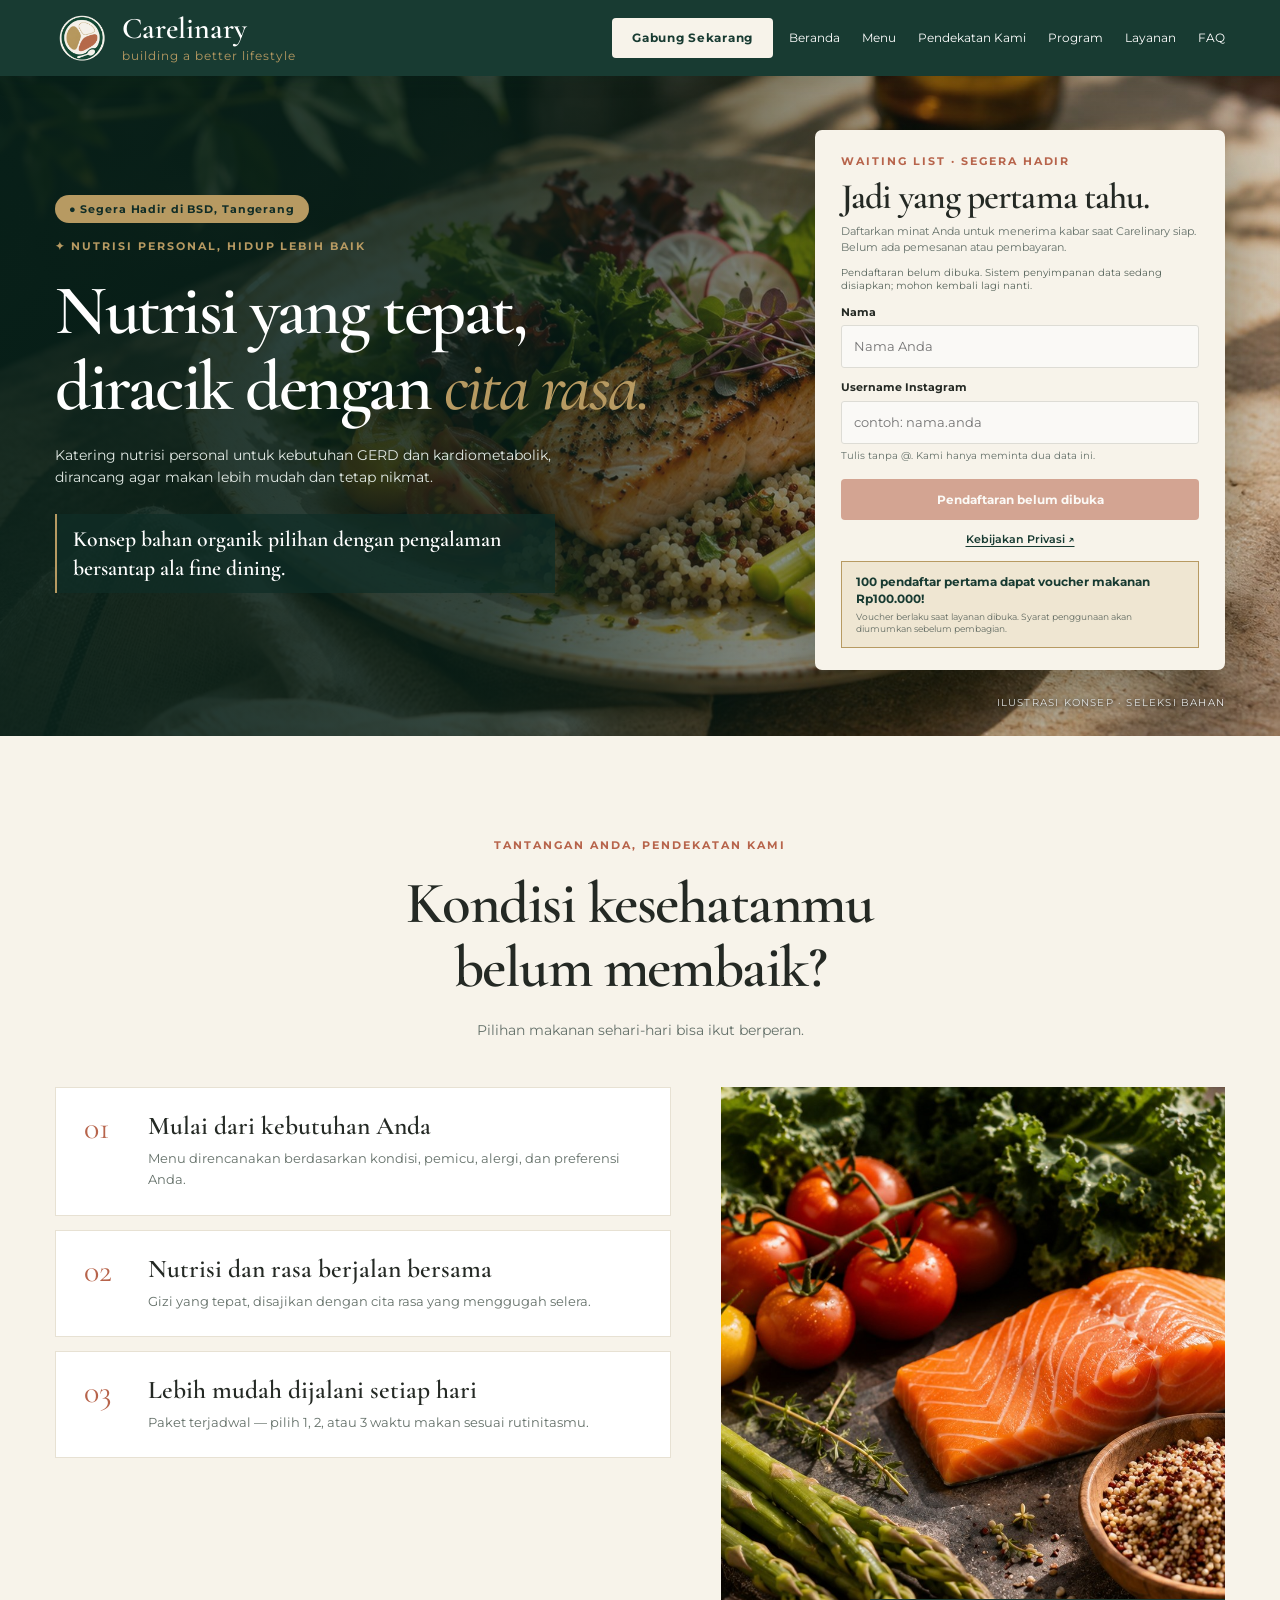
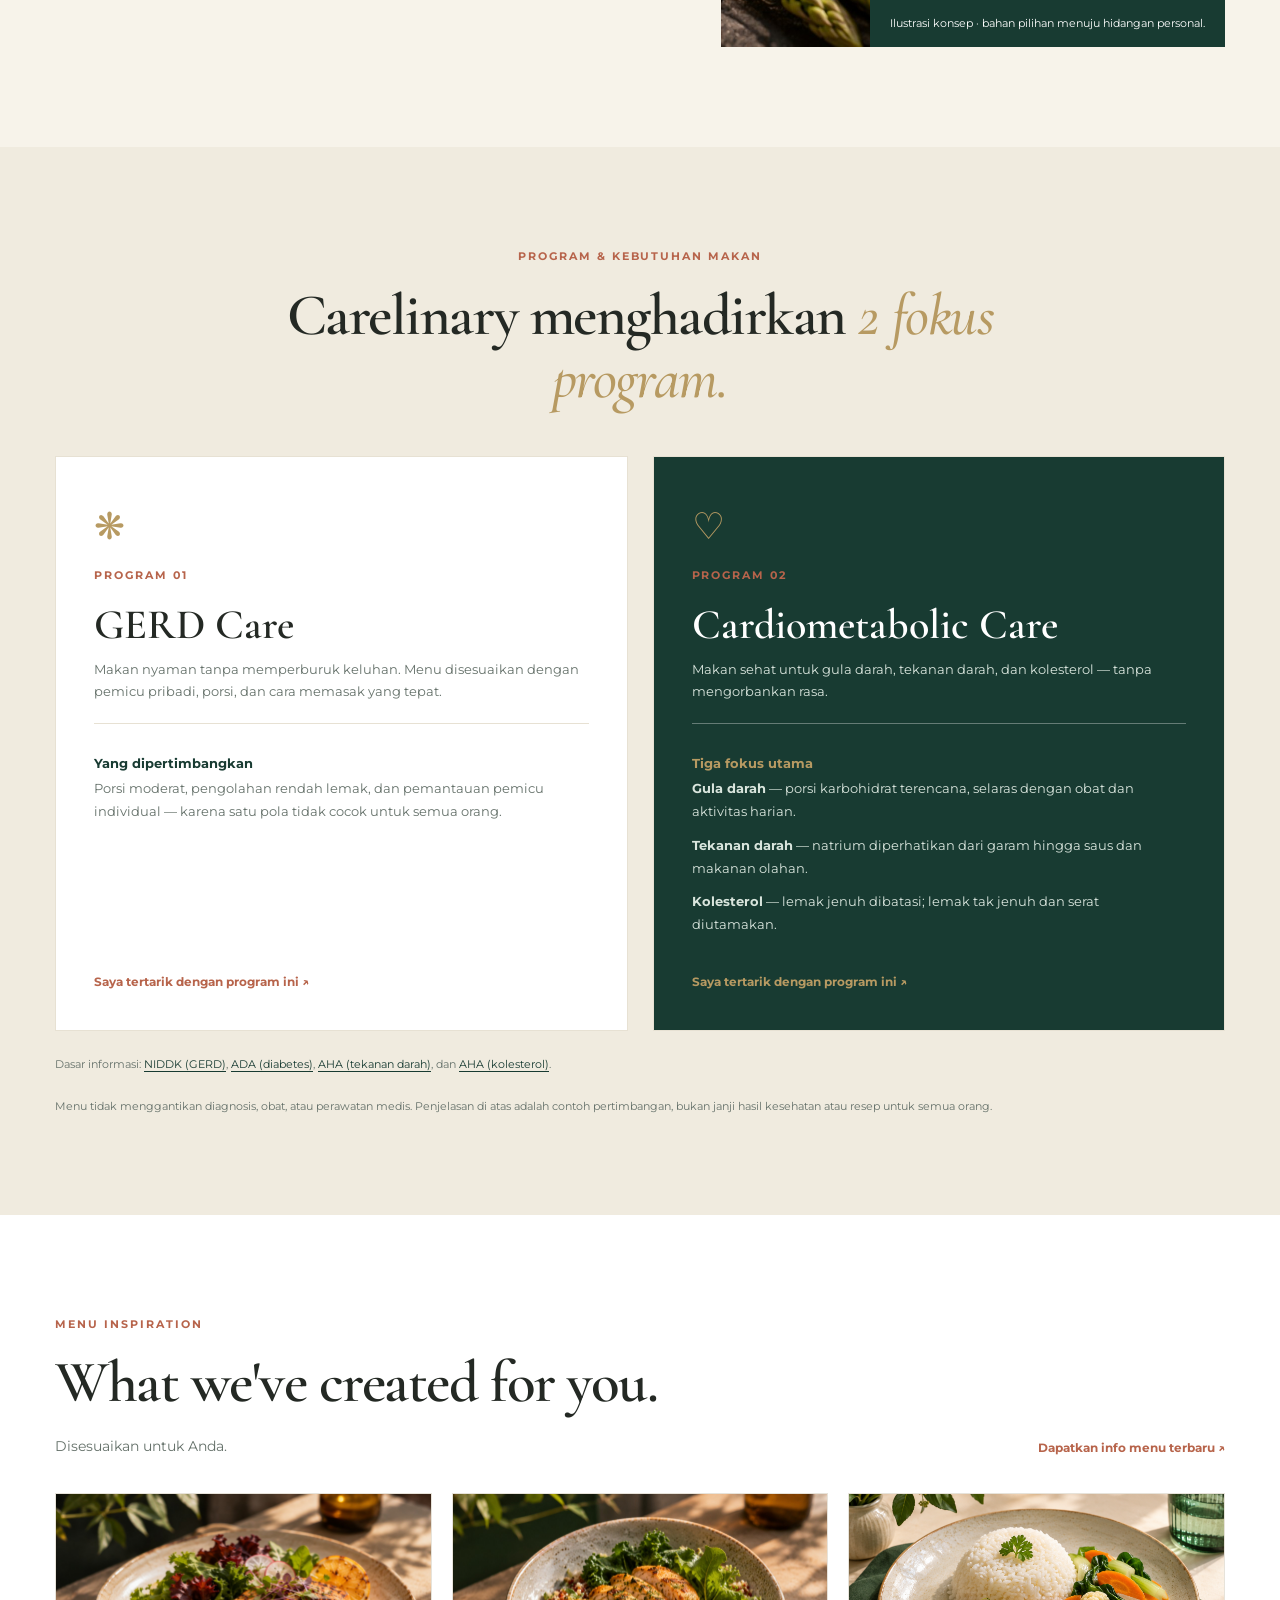
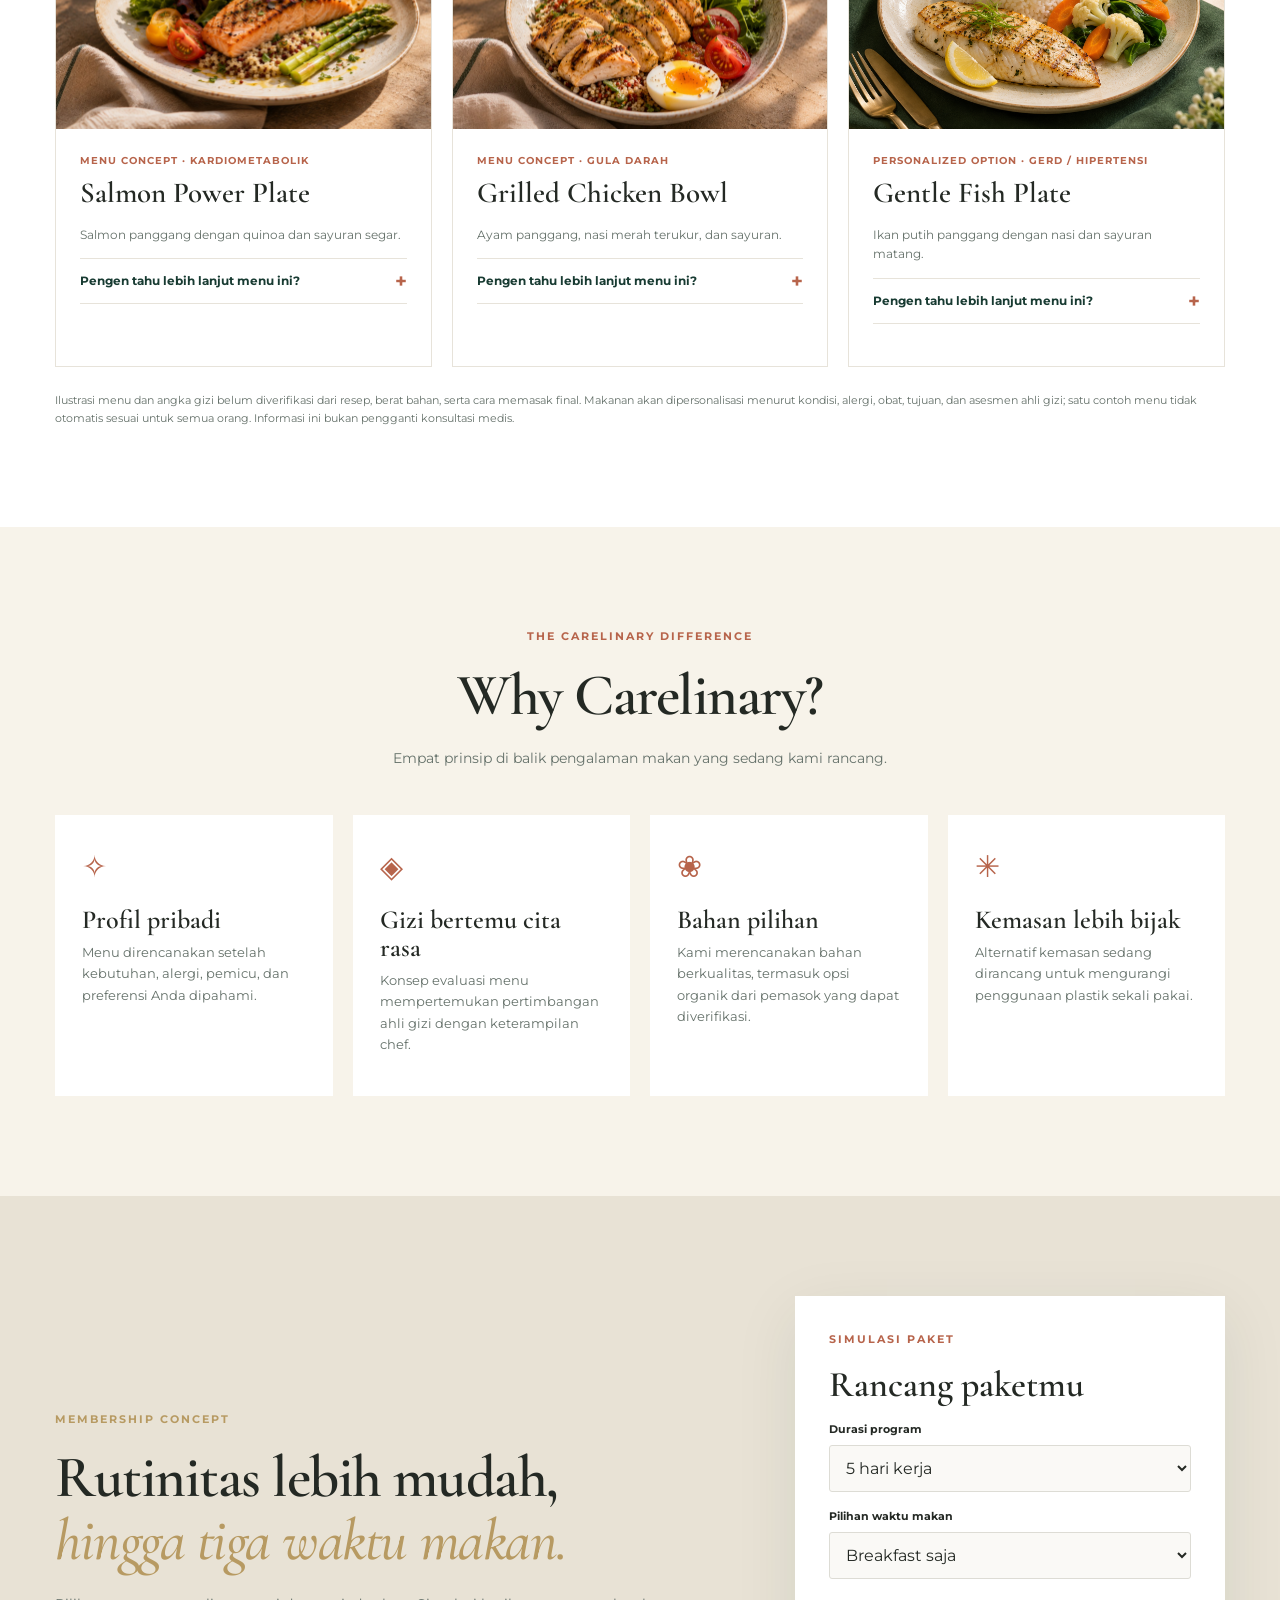
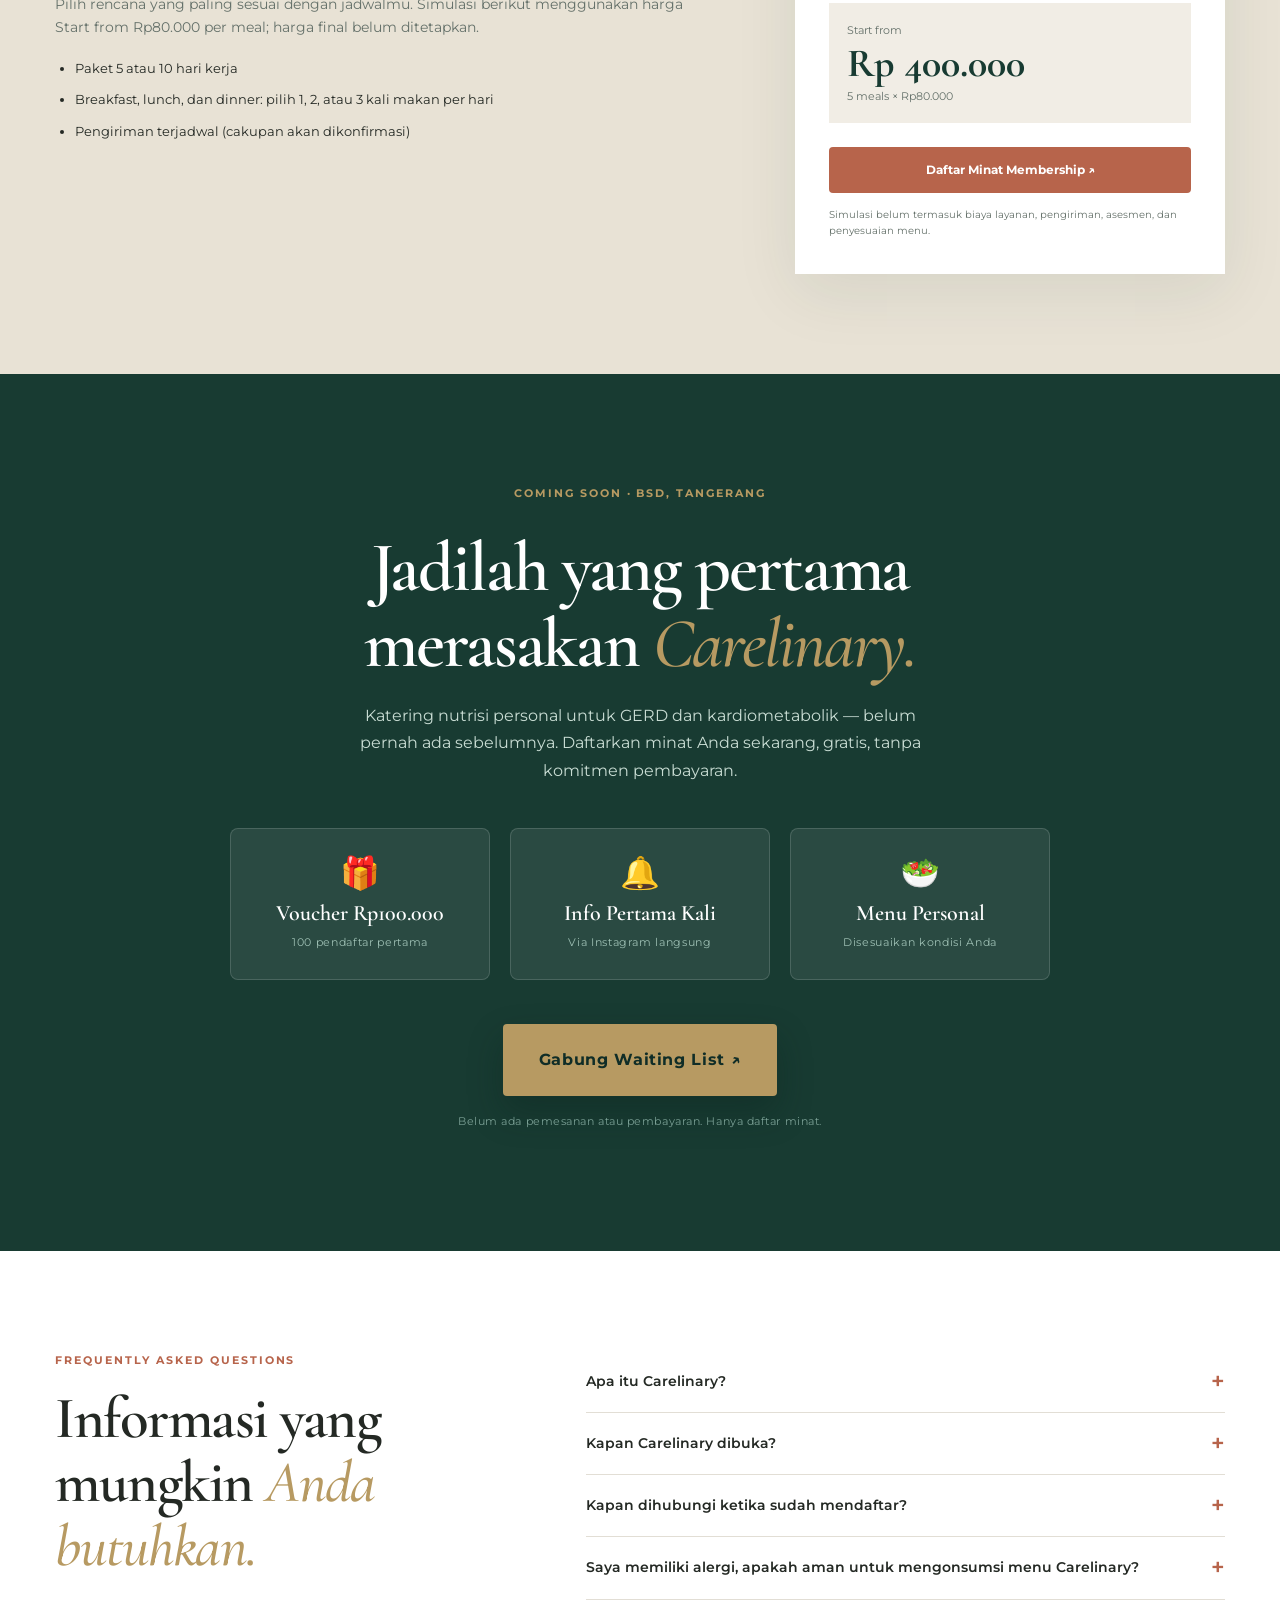
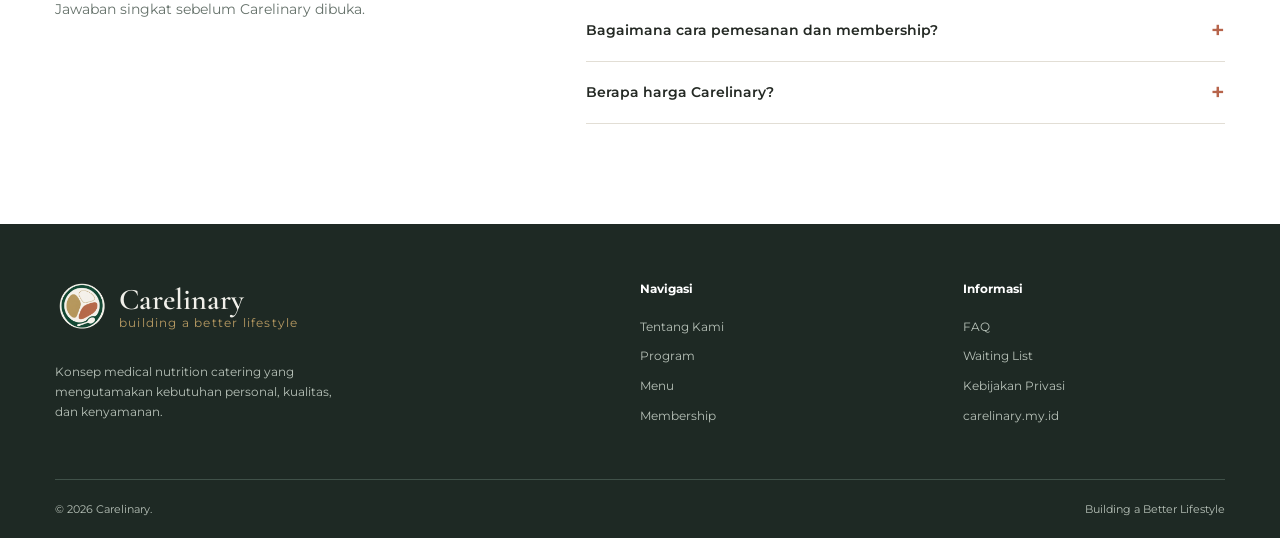
==== commit 02f1bd65: "Update index.html" ====
--- a/index.html
+++ b/index.html
@@ -1,5 +1,5 @@
-<!doctype html><html lang="id"><head><meta charset="utf-8"><meta name="viewport" content="width=device-width, initial-scale=1"><meta name="description" content="Carelinary — konsep katering nutrisi personal untuk kebutuhan GERD dan kesehatan kardiometabolik. Bergabung dalam waiting list kami."><title>Carelinary — Building a Better Lifestyle</title><link rel="preconnect" href="https://fonts.googleapis.com"><link rel="preconnect" href="https://fonts.gstatic.com" crossorigin><link href="https://fonts.googleapis.com/css2?family=Cormorant+Garamond:wght@400;500;600;700&family=Montserrat:wght@400;500;600;700&display=swap" rel="stylesheet"><link rel="icon" type="image/svg+xml" href="assets/carelinary-logo.svg"><link rel="stylesheet" href="styles.css"><link rel="stylesheet" href="enhancements.css"></head><body>
-<header class="site-header"><div class="container nav"><a class="brand" href="#beranda"><img src="assets/carelinary-logo.svg" alt="Carelinary Logo" class="brand-logo"><span><strong>Carelinary</strong><small>building a better lifestyle</small></span></a><a class="nav-join-btn" href="#waiting-list">Gabung Sekarang</a><button class="mobile-toggle" aria-label="Buka menu" aria-expanded="false">☰</button><nav class="nav-links" aria-label="Navigasi utama"><a href="#beranda">Beranda</a><a href="#menu">Menu</a><a href="#tentang">Pendekatan Kami</a><a href="#program">Program</a><a href="#layanan">Layanan</a><a href="#faq">FAQ</a></nav></div></header>
+<!doctype html><html lang="id"><head><meta charset="utf-8"><meta name="viewport" content="width=device-width, initial-scale=1"><meta name="description" content="Carelinary — konsep katering nutrisi personal untuk kebutuhan GERD dan kesehatan kardiometabolik. Bergabung dalam waiting list kami."><title>Carelinary — Building a Better Lifestyle</title><link rel="preconnect" href="https://fonts.googleapis.com"><link rel="preconnect" href="https://fonts.gstatic.com" crossorigin><link href="https://fonts.googleapis.com/css2?family=Cormorant+Garamond:wght@400;500;600;700&family=Montserrat:wght@400;500;600;700&display=swap" rel="stylesheet"><link rel="icon" type="image/svg+xml" href="assets/Carelinary-logo.png"><link rel="stylesheet" href="styles.css"><link rel="stylesheet" href="enhancements.css"></head><body>
+<header class="site-header"><div class="container nav"><a class="brand" href="#beranda"><img src="assets/Carelinary-logo.png" alt="Carelinary Logo" class="brand-logo"><span><strong>Carelinary</strong><small>building a better lifestyle</small></span></a><a class="nav-join-btn" href="#waiting-list">Gabung Sekarang</a><button class="mobile-toggle" aria-label="Buka menu" aria-expanded="false">☰</button><nav class="nav-links" aria-label="Navigasi utama"><a href="#beranda">Beranda</a><a href="#menu">Menu</a><a href="#tentang">Pendekatan Kami</a><a href="#program">Program</a><a href="#layanan">Layanan</a><a href="#faq">FAQ</a></nav></div></header>
 <main>
 <section id="beranda" class="hero cinematic-hero">
   <video id="hero-film" class="hero-film" autoplay muted playsinline preload="metadata" poster="assets/salmon-plate.jpg" aria-hidden="true"><source src="assets/scene-01-bahan-organik.mp4" type="video/mp4"></video>
@@ -99,4 +99,4 @@
 <details><summary>Bagaimana cara pemesanan dan membership?</summary><p>Rencana paket mencakup 5 atau 10 hari kerja dengan pilihan breakfast, lunch, dan dinner hingga tiga kali makan per hari. Cara pemesanan dan ketersediaan paket akan diumumkan saat layanan dibuka.</p></details>
 <details><summary>Berapa harga Carelinary?</summary><p>Simulasi paket dimulai dari Rp80.000 per meal. Harga akhir akan mengikuti pilihan menu, jumlah makan, penyesuaian nutrisi, dan cakupan pengiriman ketika layanan dibuka.</p></details>
 </div></div></section>
-</main><footer><div class="container footer-grid"><div><a class="brand" href="#beranda"><img src="assets/carelinary-logo.svg" alt="Carelinary Logo" class="brand-logo"><span><strong>Carelinary</strong><small>building a better lifestyle</small></span></a><p>Konsep medical nutrition catering yang mengutamakan kebutuhan personal, kualitas, dan kenyamanan.</p></div><div><strong>Navigasi</strong><a href="#tentang">Tentang Kami</a><a href="#program">Program</a><a href="#menu">Menu</a><a href="#membership">Membership</a></div><div><strong>Informasi</strong><a href="#faq">FAQ</a><a href="#waiting-list">Waiting List</a><button type="button" class="footer-policy" data-open-privacy>Kebijakan Privasi</button><span>carelinary.my.id</span></div></div><div class="container footer-bottom"><span>© <span id="year"></span> Carelinary.</span><span>Building a Better Lifestyle</span></div></footer><dialog id="privacy-dialog" class="site-dialog" aria-labelledby="privacy-title"><div class="dialog-inner"><button type="button" class="dialog-close" data-close-dialog aria-label="Tutup">×</button><h2 id="privacy-title">Kebijakan Privasi</h2><p>Formulir waiting list hanya meminta nama dan username Instagram. Data digunakan untuk mencatat minat dan, bila memungkinkan, menghubungi Anda melalui Instagram tentang kabar Carelinary. Data disimpan di Google Sheet privat melalui Vercel dan Google Apps Script. Kami tidak menjual data Anda.</p><p>Anda dapat meminta akses, perbaikan, berhenti dihubungi, atau penghapusan melalui <a href="mailto:carelinaryfoodcatering@gmail.com">carelinaryfoodcatering@gmail.com</a>. Jangan kirim diagnosis atau hasil pemeriksaan melalui formulir ini.</p><p><a href="privacy.html">Baca kebijakan lengkap ↗</a></p></div></dialog><dialog id="thankyou-dialog" class="site-dialog" aria-labelledby="thankyou-title"><div class="dialog-inner"><button type="button" class="dialog-close" data-close-dialog aria-label="Tutup">×</button><h2 id="thankyou-title">Terima kasih!</h2><p>Minat Anda telah tercatat. Carelinary segera hadir; kami akan mengabarkan perkembangannya melalui Instagram bila memungkinkan. Belum ada pemesanan atau pembayaran.</p><button type="button" class="btn btn-terracotta" data-close-dialog>Tutup</button></div></dialog><script src="script.js"></script></body></html>
+</main><footer><div class="container footer-grid"><div><a class="brand" href="#beranda"><img src="assets/Carelinary-logo.png" alt="Carelinary Logo" class="brand-logo"><span><strong>Carelinary</strong><small>building a better lifestyle</small></span></a><p>Konsep medical nutrition catering yang mengutamakan kebutuhan personal, kualitas, dan kenyamanan.</p></div><div><strong>Navigasi</strong><a href="#tentang">Tentang Kami</a><a href="#program">Program</a><a href="#menu">Menu</a><a href="#membership">Membership</a></div><div><strong>Informasi</strong><a href="#faq">FAQ</a><a href="#waiting-list">Waiting List</a><button type="button" class="footer-policy" data-open-privacy>Kebijakan Privasi</button><span>carelinary.my.id</span></div></div><div class="container footer-bottom"><span>© <span id="year"></span> Carelinary.</span><span>Building a Better Lifestyle</span></div></footer><dialog id="privacy-dialog" class="site-dialog" aria-labelledby="privacy-title"><div class="dialog-inner"><button type="button" class="dialog-close" data-close-dialog aria-label="Tutup">×</button><h2 id="privacy-title">Kebijakan Privasi</h2><p>Formulir waiting list hanya meminta nama dan username Instagram. Data digunakan untuk mencatat minat dan, bila memungkinkan, menghubungi Anda melalui Instagram tentang kabar Carelinary. Data disimpan di Google Sheet privat melalui Vercel dan Google Apps Script. Kami tidak menjual data Anda.</p><p>Anda dapat meminta akses, perbaikan, berhenti dihubungi, atau penghapusan melalui <a href="mailto:carelinaryfoodcatering@gmail.com">carelinaryfoodcatering@gmail.com</a>. Jangan kirim diagnosis atau hasil pemeriksaan melalui formulir ini.</p><p><a href="privacy.html">Baca kebijakan lengkap ↗</a></p></div></dialog><dialog id="thankyou-dialog" class="site-dialog" aria-labelledby="thankyou-title"><div class="dialog-inner"><button type="button" class="dialog-close" data-close-dialog aria-label="Tutup">×</button><h2 id="thankyou-title">Terima kasih!</h2><p>Minat Anda telah tercatat. Carelinary segera hadir; kami akan mengabarkan perkembangannya melalui Instagram bila memungkinkan. Belum ada pemesanan atau pembayaran.</p><button type="button" class="btn btn-terracotta" data-close-dialog>Tutup</button></div></dialog><script src="script.js"></script></body></html>
